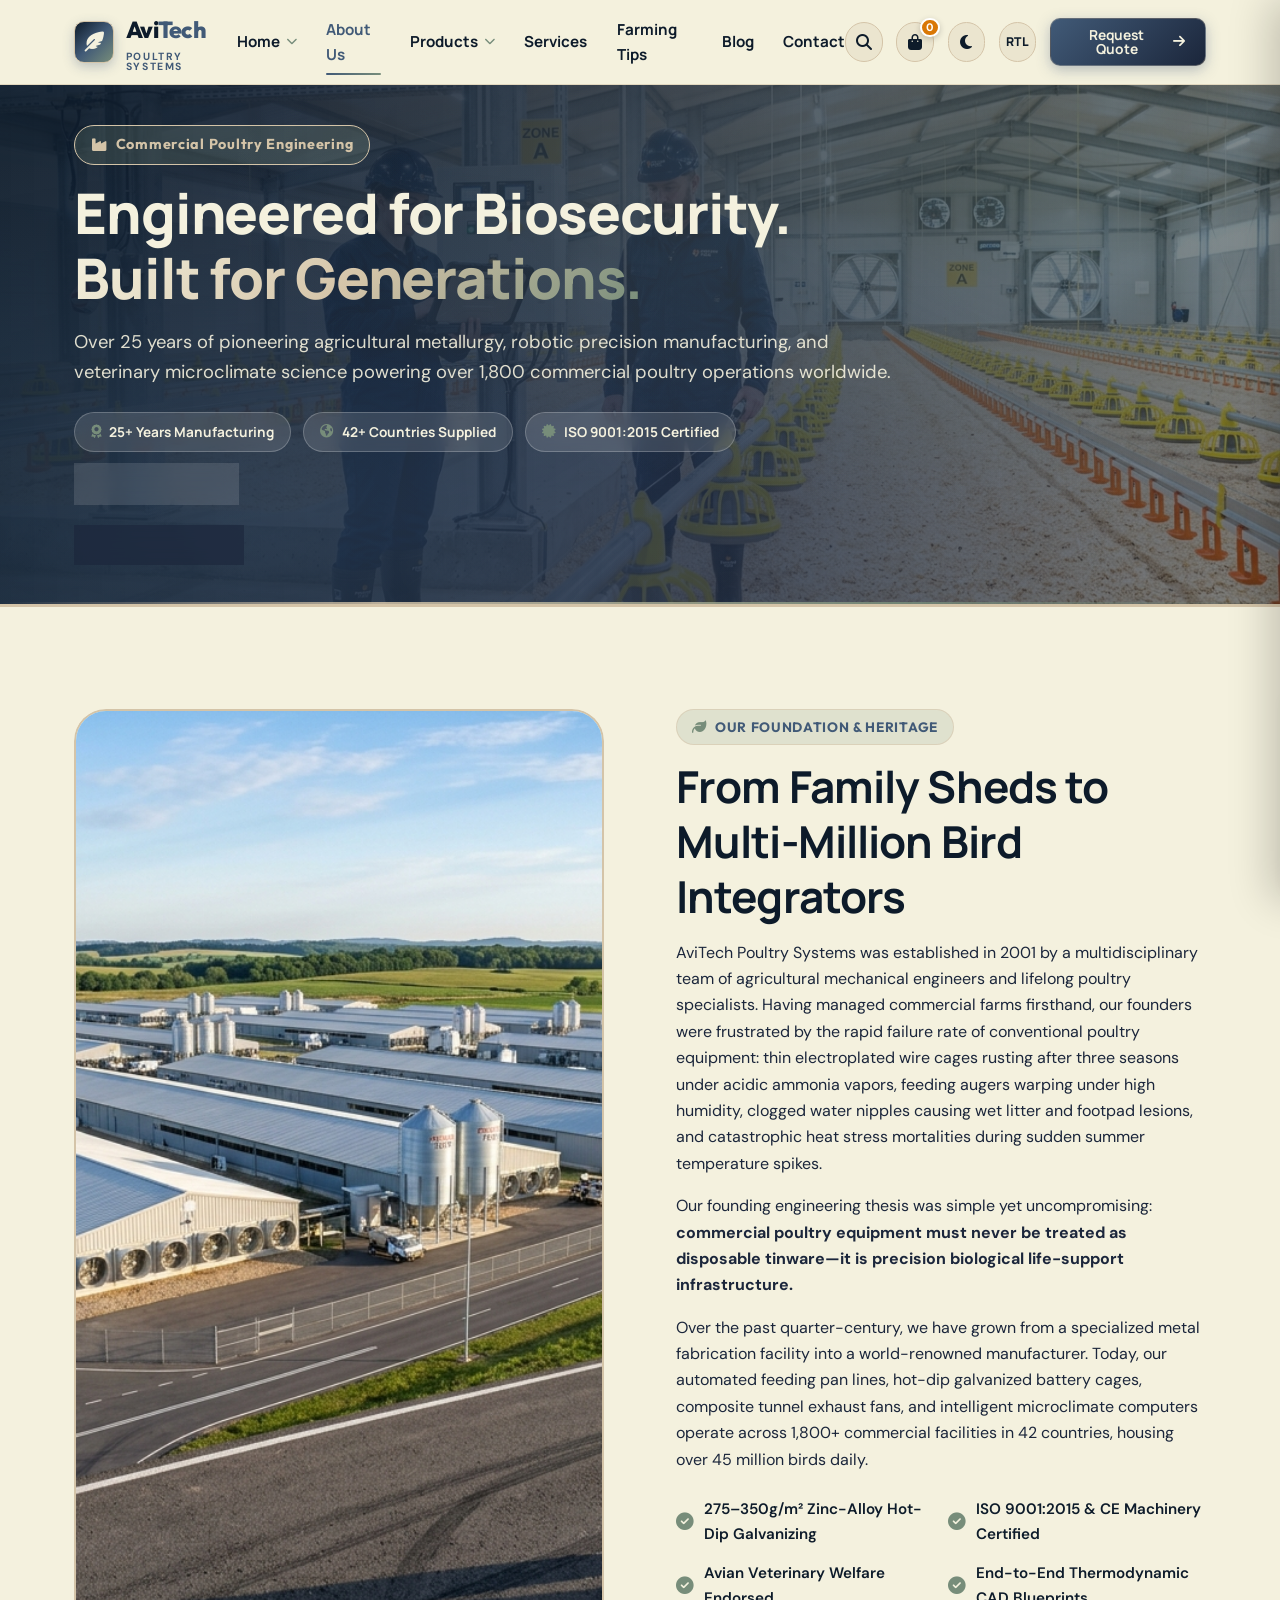
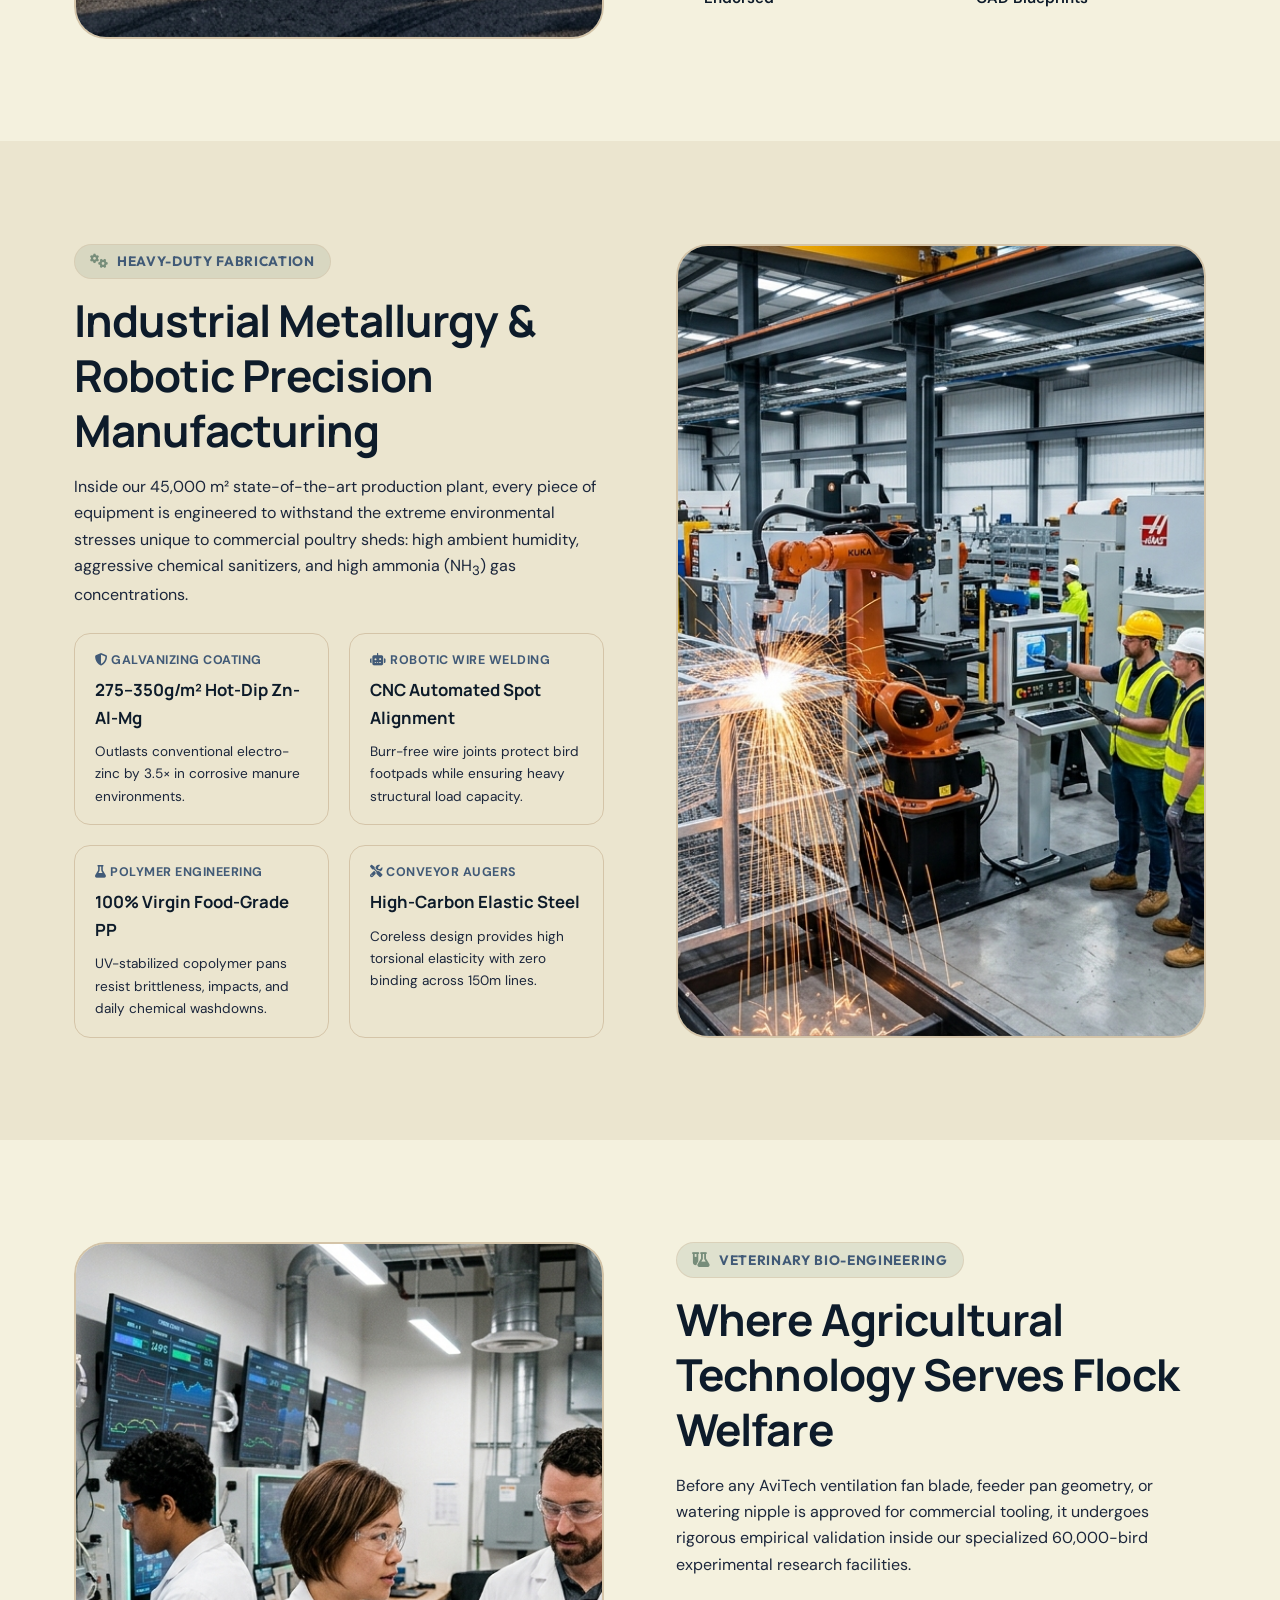
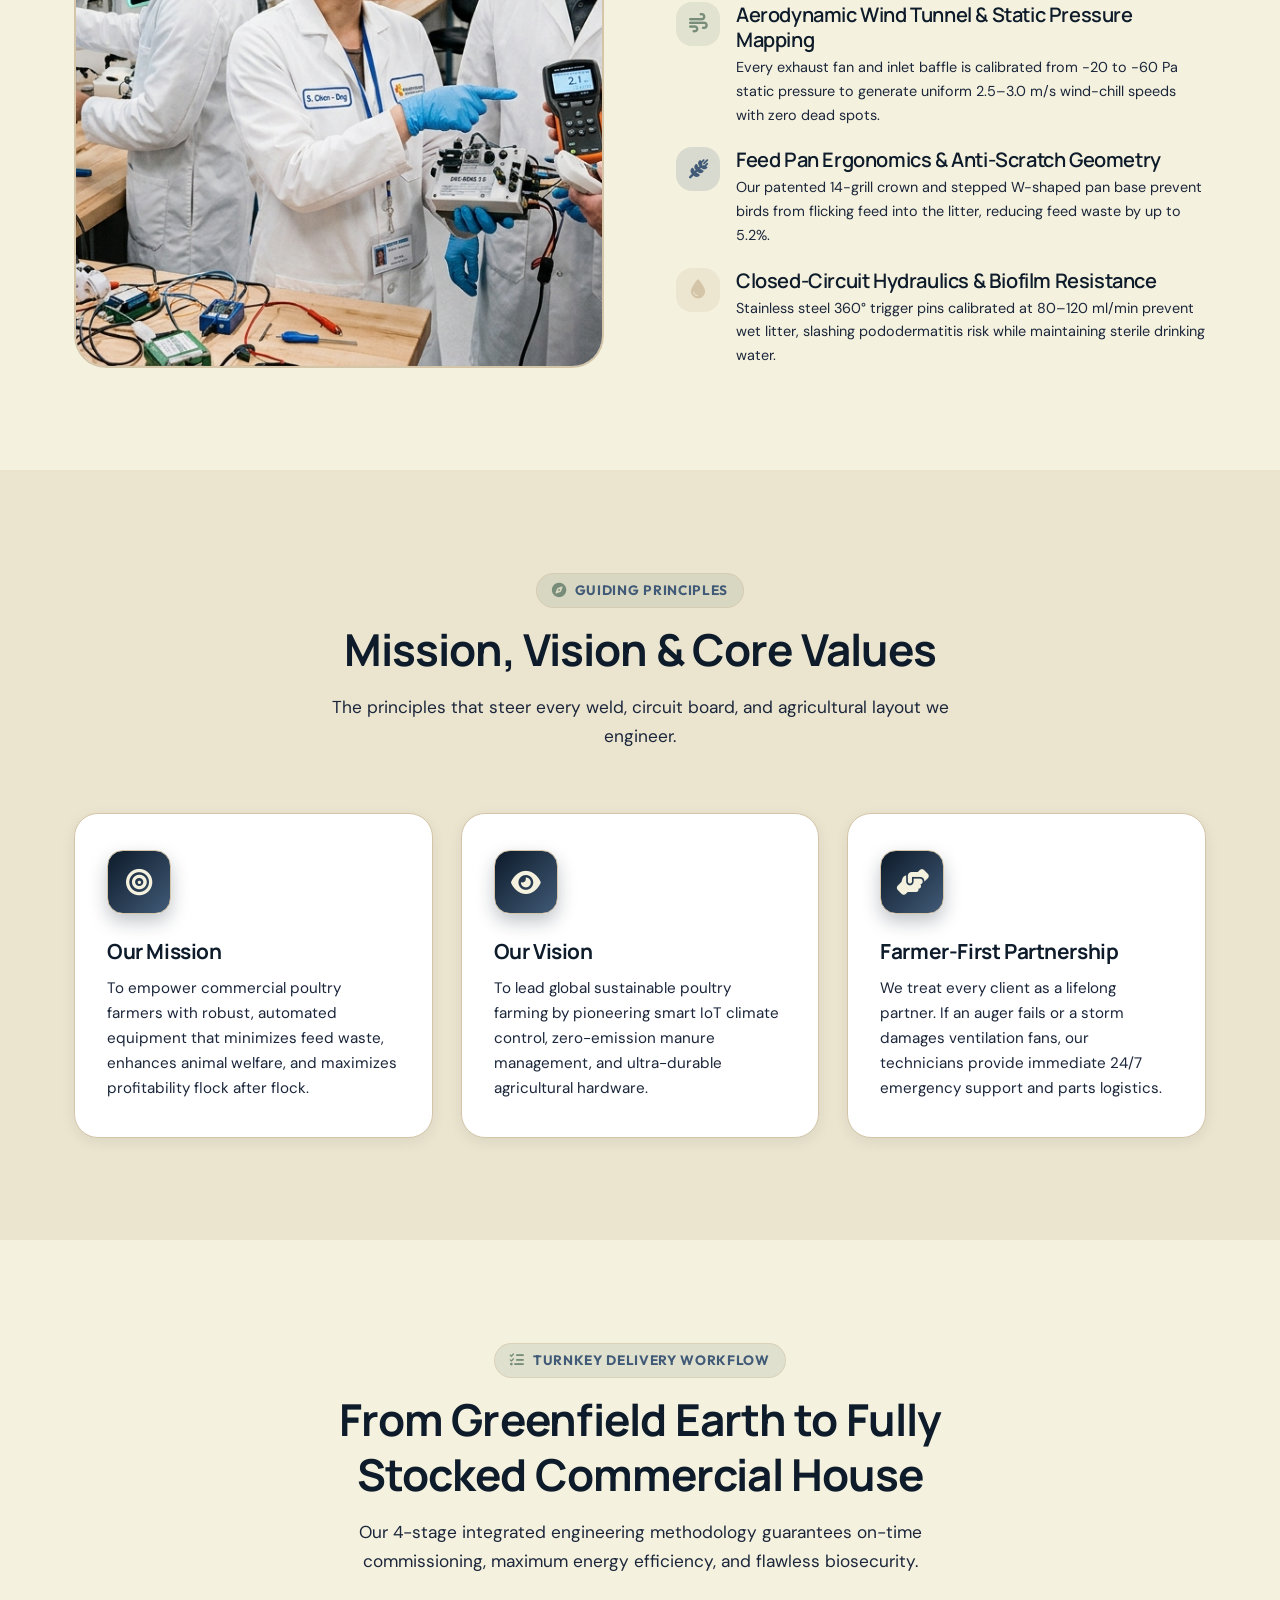
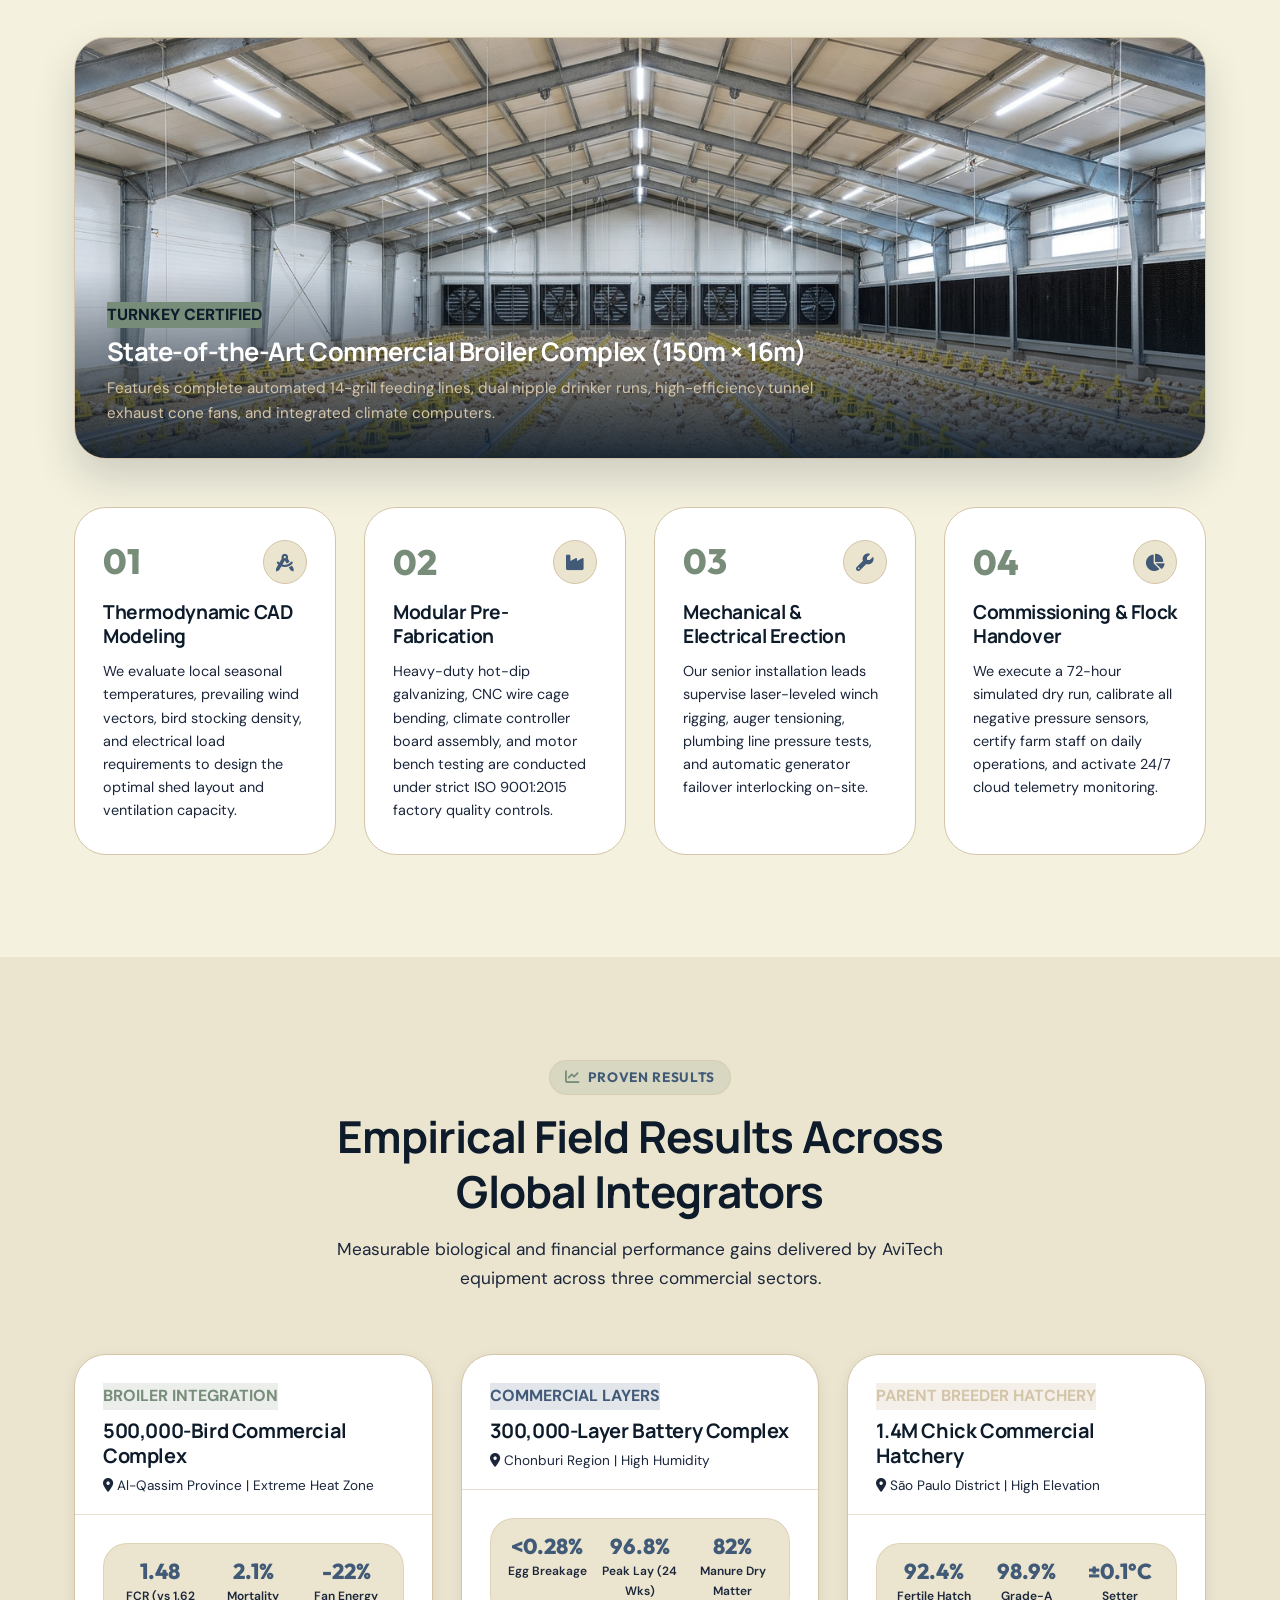
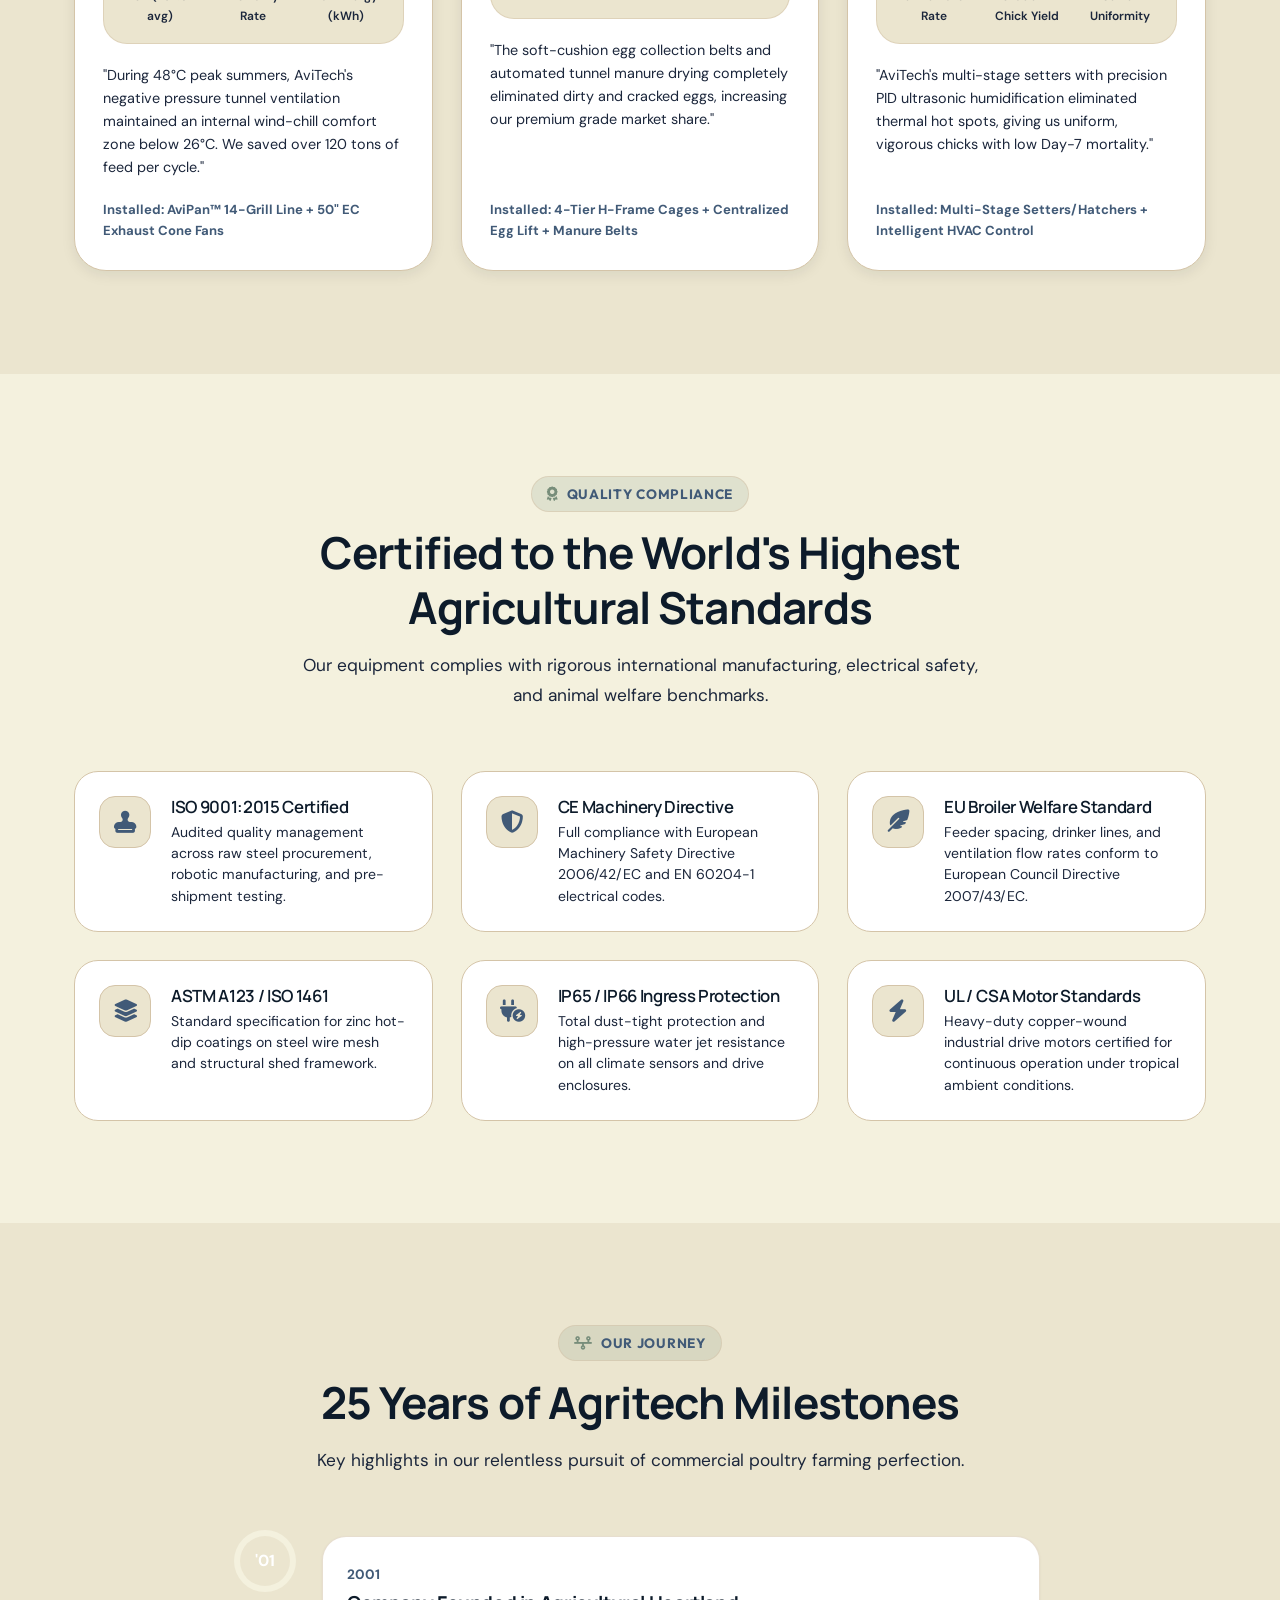
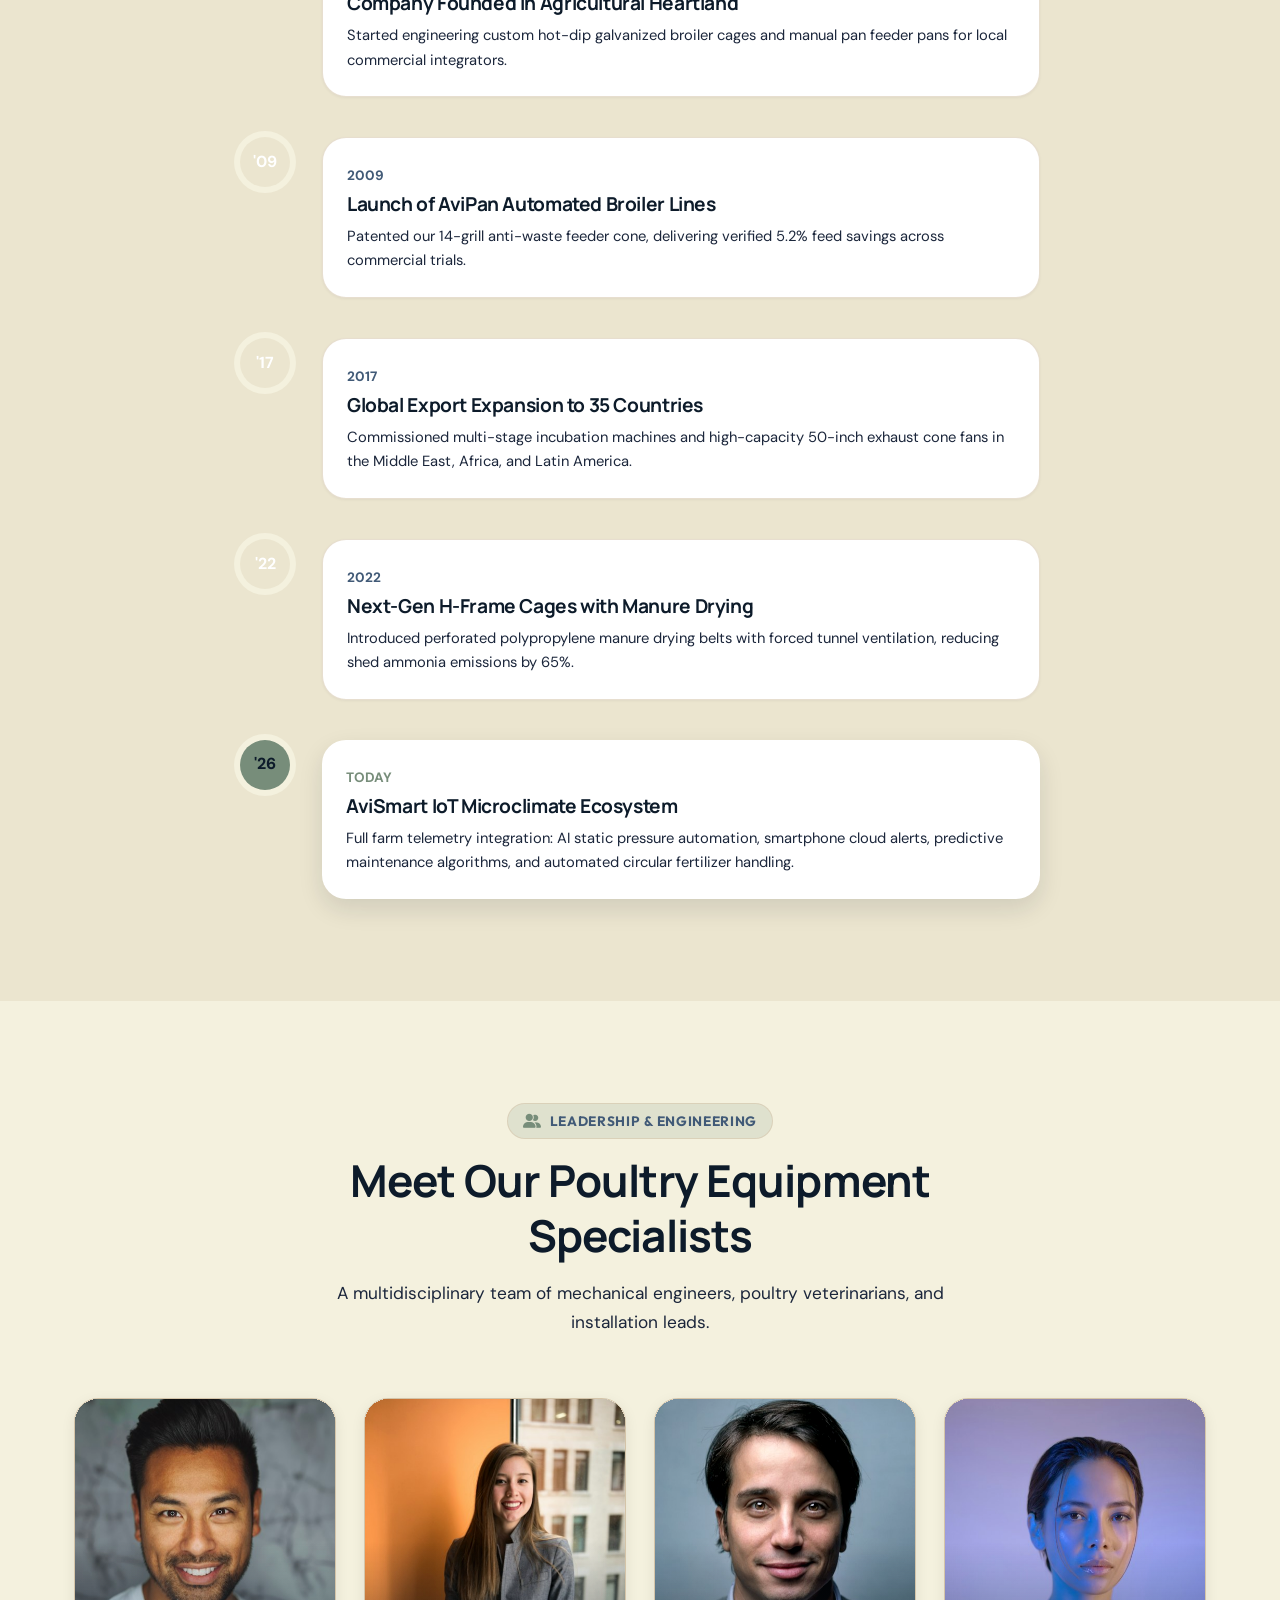
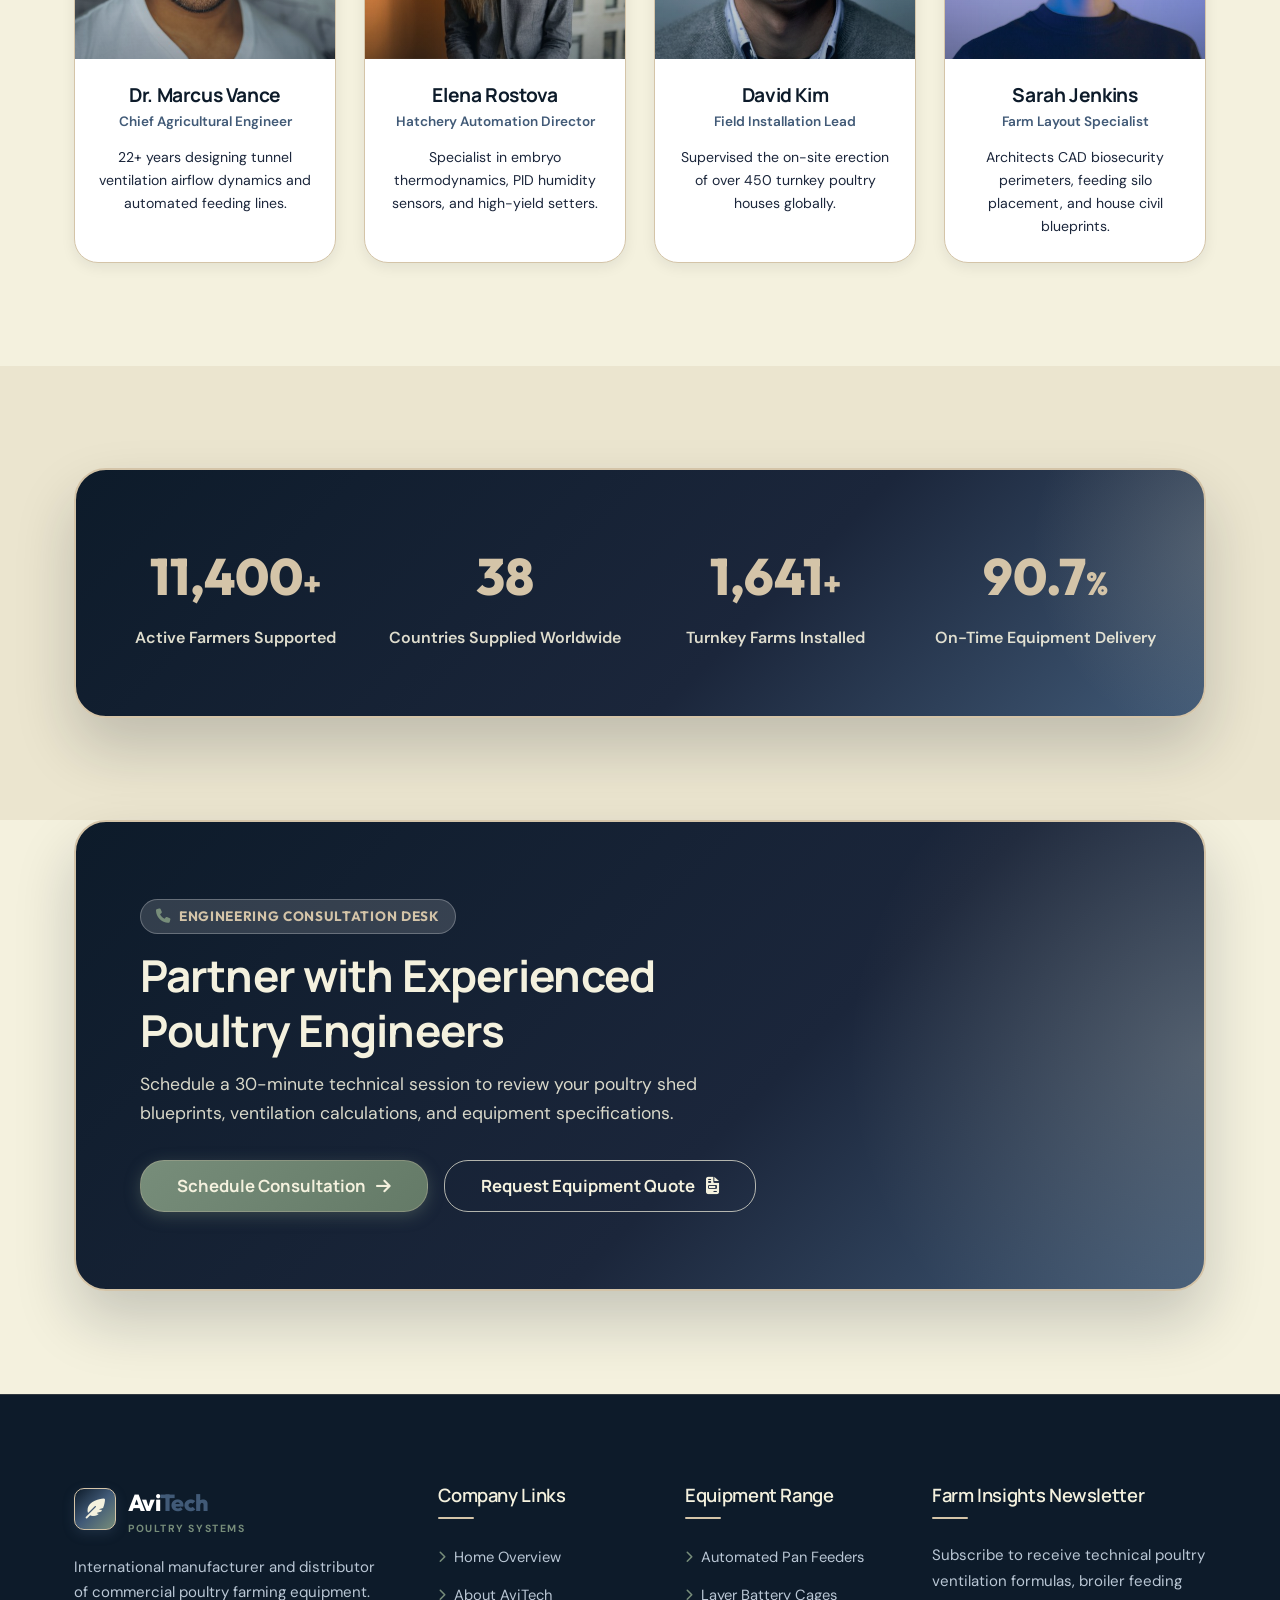
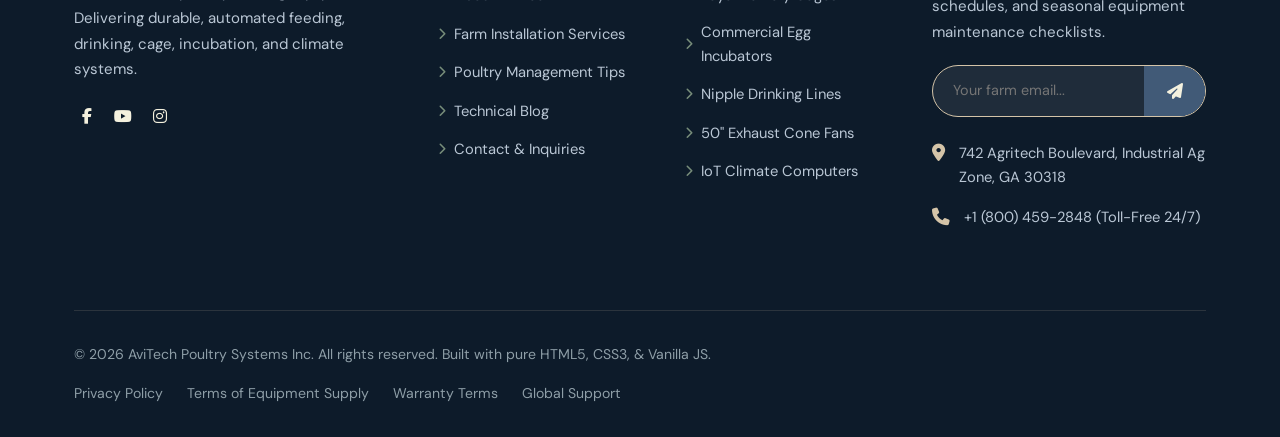
==== about.html @ 3de11685 "Implement interactive equipment cart system with navbar badge, slide-out drawer, persistent storage," ====
<!DOCTYPE html>
<html lang="en" data-theme="light" dir="ltr">

<head>
  <meta charset="UTF-8">
  <meta name="viewport" content="width=device-width, initial-scale=1.0">
  <title>About Us | AviTech Commercial Poultry Systems</title>
  <meta name="description"
    content="Discover AviTech Poultry Systems: 25+ years of agricultural engineering, heavy-duty metallurgy, robotic manufacturing, and veterinary science powering commercial poultry farms worldwide.">

  <!-- Open Graph -->
  <meta property="og:title" content="About AviTech Poultry Systems | 25+ Years of Agricultural Leadership">
  <meta property="og:description"
    content="Meet the agricultural engineers and poultry specialists manufacturing durable automated equipment for commercial poultry farmers worldwide.">
  <meta property="og:type" content="website">

  <!-- Google Fonts -->
  <link rel="preconnect" href="https://fonts.googleapis.com">
  <link rel="preconnect" href="https://fonts.gstatic.com" crossorigin>
  <link
    href="https://fonts.googleapis.com/css2?family=DM+Sans:ital,opsz,wght@0,9..40,100..1000;1,9..40,100..1000&family=Manrope:wght@300..800&family=Outfit:wght@400..800&display=swap"
    rel="stylesheet">

  <!-- Font Awesome 6 Icons -->
  <link rel="stylesheet" href="https://cdnjs.cloudflare.com/ajax/libs/font-awesome/6.5.1/css/all.min.css">

  <!-- Core Stylesheets -->
  <link rel="stylesheet" href="assets/css/style.css">
  <link rel="stylesheet" href="assets/css/animations.css">
  <link rel="stylesheet" href="assets/css/responsive.css">
</head>

<body>

  <!-- ==================== MAIN HEADER / NAVBAR ==================== -->
  <header class="site-header">
    <div class="container navbar-inner">
      <a href="index.html" class="site-logo">
        <div class="logo-badge"><i class="fa-solid fa-feather-pointed"></i></div>
        <div class="logo-text">Avi<span>Tech</span>
          <span class="logo-subtitle">Poultry Systems</span>
        </div>
      </a>

      <nav class="nav-menu" aria-label="Primary Navigation">
        <div class="nav-item">
          <a href="index.html" class="nav-link">Home <i class="fa-solid fa-chevron-down"></i></a>
          <div class="dropdown-menu">
            <a href="index.html" class="dropdown-link"><i class="fa-solid fa-house-chimney"></i> Modern Ag Landing</a>
            <a href="index-2.html" class="dropdown-link"><i class="fa-solid fa-industry"></i> Equipment Specialized</a>
          </div>
        </div>
        <div class="nav-item">
          <a href="about.html" class="nav-link active">About Us</a>
        </div>
        <div class="nav-item">
          <a href="products.html" class="nav-link">Products <i class="fa-solid fa-chevron-down"></i></a>
          <div class="dropdown-menu">
            <a href="products.html" class="dropdown-link"><i class="fa-solid fa-boxes-stacked"></i> All Equipment
              Catalog</a>
            <a href="product-details.html?id=pan-feeder-pro" class="dropdown-link"><i class="fa-solid fa-wheat-awn"></i>
              Feeder Line System</a>
            <a href="product-details.html?id=layer-battery-cage" class="dropdown-link"><i
                class="fa-solid fa-table-cells"></i> Layer Battery Cages</a>
            <a href="product-details.html?id=industrial-egg-incubator" class="dropdown-link"><i
                class="fa-solid fa-egg"></i> Egg Incubators</a>
            <a href="product-details.html?id=tunnel-ventilation-fan" class="dropdown-link"><i
                class="fa-solid fa-fan"></i> Ventilation Fans</a>
          </div>
        </div>
        <div class="nav-item">
          <a href="services.html" class="nav-link">Services</a>
        </div>
        <div class="nav-item">
          <a href="farming-tips.html" class="nav-link">Farming Tips</a>
        </div>
        <div class="nav-item">
          <a href="blog.html" class="nav-link">Blog</a>
        </div>
        <div class="nav-item">
          <a href="contact.html" class="nav-link">Contact</a>
        </div>
      </nav>

      <div class="header-actions">
        <button type="button" class="control-btn header-search-open-btn" aria-label="Search Catalog"
          title="Search Equipment">
          <i class="fa-solid fa-magnifying-glass"></i>
        </button>
        <button type="button" class="control-btn header-cart-btn" aria-label="View Equipment Cart" title="Equipment Cart">
          <i class="fa-solid fa-bag-shopping"></i>
          <span class="header-cart-badge">0</span>
        </button>
        <button type="button" class="control-btn theme-toggle-btn" aria-label="Toggle Theme"
          title="Toggle Dark/Light Mode">
          <i class="fa-solid fa-moon"></i>
        </button>
        <button type="button" class="control-btn rtl-toggle-btn" aria-label="Toggle RTL/LTR Direction"
          title="Toggle RTL/LTR Direction">
          RTL
        </button>
        <button type="button" class="btn btn-sm btn-primary" data-open-quote>
          <span>Request Quote</span> <i class="fa-solid fa-arrow-right"></i>
        </button>
        <button type="button" class="hamburger-btn" aria-label="Toggle Navigation Drawer">
          <span class="hamburger-line"></span>
          <span class="hamburger-line"></span>
          <span class="hamburger-line"></span>
        </button>
      </div>
    </div>
  </header>

  <!-- ==================== MOBILE NAVIGATION DRAWER ==================== -->
  <div class="drawer-overlay"></div>
  <aside class="mobile-drawer" aria-label="Mobile Navigation Drawer">
    <div class="drawer-header">
      <a href="index.html" class="site-logo">
        <div class="logo-badge"><i class="fa-solid fa-feather-pointed"></i></div>
        <div class="logo-text">Avi<span>Tech</span></div>
      </a>
      <button type="button" class="control-btn drawer-close-btn" aria-label="Close Drawer"><i
          class="fa-solid fa-xmark"></i></button>
    </div>
    <div class="mobile-nav-menu">
      <a href="index.html" class="mobile-nav-link">Home</a>
      <a href="about.html" class="mobile-nav-link active">About Us</a>
      <a href="products.html" class="mobile-nav-link">Products Catalog</a>
      <a href="services.html" class="mobile-nav-link">Farm Services</a>
      <a href="farming-tips.html" class="mobile-nav-link">Farming Tips</a>
      <a href="blog.html" class="mobile-nav-link">Blog & News</a>
      <a href="contact.html" class="mobile-nav-link">Contact</a>
    </div>
    <div style="margin-top: auto; display: flex; flex-direction: column; gap: 0.75rem;">
      <button type="button" class="btn btn-secondary w-100" data-open-quote>
        <i class="fa-solid fa-calculator"></i> Request a Quote
      </button>
      <div
        style="display: flex; justify-content: space-around; padding-top: 1rem; border-top: 1px solid var(--border-light);">
        <button type="button" class="btn-text theme-toggle-btn"><i class="fa-solid fa-moon"></i> Theme</button>
        <button type="button" class="btn-text rtl-toggle-btn"><i class="fa-solid fa-globe"></i> RTL</button>
      </div>
    </div>
  </aside>

  <!-- ==================== HEADER SEARCH MODAL ==================== -->
  <div id="header-search-modal" class="modal-overlay">
    <div class="modal-content" style="max-width: 600px;">
      <button type="button" class="modal-close-btn" aria-label="Close search"><i class="fa-solid fa-xmark"></i></button>
      <h3 style="margin-bottom: 1rem;">Search Equipment Catalog</h3>
      <form action="products.html" method="GET">
        <div class="search-input-wrap" style="width: 100%;">
          <i class="fa-solid fa-magnifying-glass"></i>
          <input type="text" name="q" class="search-input header-search-modal-input"
            placeholder="Search feeders, cages, incubators, ventilation..." autofocus>
        </div>
        <div style="display: flex; justify-content: flex-end; margin-top: 1rem; gap: 0.75rem;">
          <button type="submit" class="btn btn-primary btn-sm">Search Catalog</button>
        </div>
      </form>
    </div>
  </div>

  <!-- ==================== PAGE HERO ==================== -->
  <section class="page-hero-cinema" aria-label="About Us Hero">
    <img src="assets/images/hero/hero-about.jpg" alt="About AviTech Poultry Systems Commercial Engineering" class="hero-slide-bg">
    <div class="hero-slide-overlay"></div>
    <div class="container hero-slide-container">
      <div class="hero-slide-content">
        <span class="hero-tag"><i class="fa-solid fa-industry"></i> Commercial Poultry Engineering</span>
        <h1 class="hero-title">Engineered for Biosecurity. <br><span class="text-gradient">Built for Generations.</span></h1>
        <p class="hero-description">Over 25 years of pioneering agricultural metallurgy, robotic precision manufacturing, and veterinary microclimate science powering over 1,800 commercial poultry operations worldwide.</p>
        <div class="hero-meta-row">
          <div class="about-pill-row" style="margin-top: 0; margin-bottom: 0; justify-content: flex-start;">
            <span class="about-pill"><i class="fa-solid fa-award"></i> 25+ Years Manufacturing</span>
            <span class="about-pill"><i class="fa-solid fa-earth-americas"></i> 42+ Countries Supplied</span>
            <span class="about-pill"><i class="fa-solid fa-certificate"></i> ISO 9001:2015 Certified</span>
            <span class="about-pill"><i class="fa-solid fa-feather"></i> 45M+ Birds Daily</span>
          </div>
          <nav class="breadcrumbs" aria-label="Breadcrumb">
            <a href="index.html">Home</a>
            <i class="fa-solid fa-chevron-right"></i>
            <span>About Us</span>
          </nav>
        </div>
      </div>
    </div>
  </section>

  <!-- ==================== COMPANY INTRODUCTION & STORY ==================== -->
  <section class="section">
    <div class="container">
      <div class="split-layout" style="align-items: stretch;">
        <div class="split-image-wrap reveal-left" style="height: 100%; display: flex;">
          <img src="assets/images/poultry/multi-million-bird-integrator.jpg"
            alt="Sprawling Modern Commercial Multi-Million Bird Poultry Integrator Complex Engineered by AviTech"
            class="split-main-img hover-float"
            style="width: 100%; height: 100%; min-height: clamp(320px, 45vw, 520px); object-fit: cover; max-height: none;"
            loading="lazy">
        </div>

        <div class="split-content reveal-right">
          <span class="section-tag"><i class="fa-solid fa-leaf"></i> Our Foundation & Heritage</span>
          <h2 class="section-title">From Family Sheds to Multi-Million Bird Integrators</h2>
          <p>
            AviTech Poultry Systems was established in 2001 by a multidisciplinary team of agricultural mechanical
            engineers and lifelong poultry specialists. Having managed commercial farms firsthand, our founders were
            frustrated by the rapid failure rate of conventional poultry equipment: thin electroplated wire cages
            rusting after three seasons under acidic ammonia vapors, feeding augers warping under high humidity, clogged
            water nipples causing wet litter and footpad lesions, and catastrophic heat stress mortalities during sudden
            summer temperature spikes.
          </p>
          <p style="margin-top: 1rem;">
            Our founding engineering thesis was simple yet uncompromising: <strong>commercial poultry equipment must
              never be treated as disposable tinware—it is precision biological life-support infrastructure.</strong>
          </p>
          <p style="margin-top: 1rem;">
            Over the past quarter-century, we have grown from a specialized metal fabrication facility into a
            world-renowned manufacturer. Today, our automated feeding pan lines, hot-dip galvanized battery cages,
            composite tunnel exhaust fans, and intelligent microclimate computers operate across 1,800+ commercial
            facilities in 42 countries, housing over 45 million birds daily.
          </p>

          <div class="checklist" style="margin-top: 1.5rem;">
            <div class="checklist-item"><i class="fa-solid fa-circle-check"></i> 275–350g/m² Zinc-Alloy Hot-Dip
              Galvanizing</div>
            <div class="checklist-item"><i class="fa-solid fa-circle-check"></i> ISO 9001:2015 & CE Machinery Certified
            </div>
            <div class="checklist-item"><i class="fa-solid fa-circle-check"></i> Avian Veterinary Welfare Endorsed</div>
            <div class="checklist-item"><i class="fa-solid fa-circle-check"></i> End-to-End Thermodynamic CAD Blueprints
            </div>
          </div>
        </div>
      </div>
    </div>
  </section>

  <!-- ==================== MANUFACTURING & METALLURGY (NEW SECTION) ==================== -->
  <section class="section section-bg-alt">
    <div class="container">
      <div class="split-layout" style="align-items: stretch;">
        <div class="split-content reveal-left">
          <span class="section-tag"><i class="fa-solid fa-gears"></i> Heavy-Duty Fabrication</span>
          <h2 class="section-title">Industrial Metallurgy & Robotic Precision Manufacturing</h2>
          <p>
            Inside our 45,000 m² state-of-the-art production plant, every piece of equipment is engineered to withstand
            the extreme environmental stresses unique to commercial poultry sheds: high ambient humidity, aggressive
            chemical sanitizers, and high ammonia (NH<sub>3</sub>) gas concentrations.
          </p>

          <div class="tech-spec-grid">
            <div class="tech-spec-item">
              <span class="tech-spec-label"><i class="fa-solid fa-shield-halved"></i> Galvanizing Coating</span>
              <span class="tech-spec-val">275–350g/m² Hot-Dip Zn-Al-Mg</span>
              <p style="font-size: 0.85rem; color: var(--text-secondary); margin: 0.25rem 0 0;">Outlasts conventional
                electro-zinc by 3.5× in corrosive manure environments.</p>
            </div>

            <div class="tech-spec-item">
              <span class="tech-spec-label"><i class="fa-solid fa-robot"></i> Robotic Wire Welding</span>
              <span class="tech-spec-val">CNC Automated Spot Alignment</span>
              <p style="font-size: 0.85rem; color: var(--text-secondary); margin: 0.25rem 0 0;">Burr-free wire joints
                protect bird footpads while ensuring heavy structural load capacity.</p>
            </div>

            <div class="tech-spec-item">
              <span class="tech-spec-label"><i class="fa-solid fa-flask"></i> Polymer Engineering</span>
              <span class="tech-spec-val">100% Virgin Food-Grade PP</span>
              <p style="font-size: 0.85rem; color: var(--text-secondary); margin: 0.25rem 0 0;">UV-stabilized copolymer
                pans resist brittleness, impacts, and daily chemical washdowns.</p>
            </div>

            <div class="tech-spec-item">
              <span class="tech-spec-label"><i class="fa-solid fa-screwdriver-wrench"></i> Conveyor Augers</span>
              <span class="tech-spec-val">High-Carbon Elastic Steel</span>
              <p style="font-size: 0.85rem; color: var(--text-secondary); margin: 0.25rem 0 0;">Coreless design provides
                high torsional elasticity with zero binding across 150m lines.</p>
            </div>
          </div>
        </div>

        <div class="split-image-wrap reveal-right" style="height: 100%; display: flex;">
          <img src="assets/images/poultry/poultry-manufacturing-plant.jpg" alt="AviTech Robotic Welding and Automated Poultry Equipment Manufacturing Facility" class="split-main-img hover-float" style="width: 100%; height: 100%; min-height: clamp(320px, 45vw, 520px); object-fit: cover; max-height: none;" loading="lazy">
        </div>
      </div>
    </div>
  </section>

  <!-- ==================== R&D AND VETERINARY LAB (NEW SECTION) ==================== -->
  <section class="section">
    <div class="container">
      <div class="split-layout" style="align-items: stretch;">
        <div class="split-image-wrap reveal-left" style="height: 100%; display: flex;">
          <img src="assets/images/poultry/poultry-rd-lab.jpg"
            alt="AviTech Avian R&D Laboratory and Microclimate Environmental Telemetry Testing"
            class="split-main-img hover-float"
            style="width: 100%; height: 100%; min-height: clamp(320px, 45vw, 520px); object-fit: cover; max-height: none;"
            loading="lazy">
        </div>

        <div class="split-content reveal-right">
          <span class="section-tag"><i class="fa-solid fa-flask-vial"></i> Veterinary Bio-Engineering</span>
          <h2 class="section-title">Where Agricultural Technology Serves Flock Welfare</h2>
          <p>
            Before any AviTech ventilation fan blade, feeder pan geometry, or watering nipple is approved for commercial
            tooling, it undergoes rigorous empirical validation inside our specialized 60,000-bird experimental research
            facilities.
          </p>

          <div style="display: flex; flex-direction: column; gap: 1.25rem; margin-top: 1.5rem;">
            <div style="display: flex; gap: 1rem; align-items: flex-start;">
              <div
                style="width: 44px; height: 44px; border-radius: var(--radius-md); background: rgba(119, 141, 122, 0.15); color: var(--c-sage-green); display: flex; align-items: center; justify-content: center; font-size: 1.2rem; flex-shrink: 0;">
                <i class="fa-solid fa-wind"></i>
              </div>
              <div>
                <h4 style="margin-bottom: 0.25rem;">Aerodynamic Wind Tunnel & Static Pressure Mapping</h4>
                <p style="font-size: 0.9rem; color: var(--text-secondary); margin: 0;">Every exhaust fan and inlet
                  baffle is calibrated from -20 to -60 Pa static pressure to generate uniform 2.5–3.0 m/s wind-chill
                  speeds with zero dead spots.</p>
              </div>
            </div>

            <div style="display: flex; gap: 1rem; align-items: flex-start;">
              <div
                style="width: 44px; height: 44px; border-radius: var(--radius-md); background: rgba(65, 90, 119, 0.15); color: var(--c-slate-blue); display: flex; align-items: center; justify-content: center; font-size: 1.2rem; flex-shrink: 0;">
                <i class="fa-solid fa-wheat-awn"></i>
              </div>
              <div>
                <h4 style="margin-bottom: 0.25rem;">Feed Pan Ergonomics & Anti-Scratch Geometry</h4>
                <p style="font-size: 0.9rem; color: var(--text-secondary); margin: 0;">Our patented 14-grill crown and
                  stepped W-shaped pan base prevent birds from flicking feed into the litter, reducing feed waste by up
                  to 5.2%.</p>
              </div>
            </div>

            <div style="display: flex; gap: 1rem; align-items: flex-start;">
              <div
                style="width: 44px; height: 44px; border-radius: var(--radius-md); background: rgba(212, 196, 168, 0.25); color: var(--c-warm-sand); display: flex; align-items: center; justify-content: center; font-size: 1.2rem; flex-shrink: 0;">
                <i class="fa-solid fa-droplet"></i>
              </div>
              <div>
                <h4 style="margin-bottom: 0.25rem;">Closed-Circuit Hydraulics & Biofilm Resistance</h4>
                <p style="font-size: 0.9rem; color: var(--text-secondary); margin: 0;">Stainless steel 360° trigger pins
                  calibrated at 80–120 ml/min prevent wet litter, slashing pododermatitis risk while maintaining sterile
                  drinking water.</p>
              </div>
            </div>
          </div>
        </div>
      </div>
    </div>
  </section>

  <!-- ==================== MISSION, VISION, VALUES ==================== -->
  <section class="section section-bg-alt">
    <div class="container">
      <div class="section-header text-center reveal-up">
        <span class="section-tag"><i class="fa-solid fa-compass"></i> Guiding Principles</span>
        <h2 class="section-title">Mission, Vision & Core Values</h2>
        <p class="section-desc">The principles that steer every weld, circuit board, and agricultural layout we
          engineer.</p>
      </div>

      <div class="grid grid-3 reveal-stagger">
        <div class="feature-card hover-float">
          <div class="feature-icon-box"><i class="fa-solid fa-bullseye"></i></div>
          <h3>Our Mission</h3>
          <p>To empower commercial poultry farmers with robust, automated equipment that minimizes feed waste, enhances
            animal welfare, and maximizes profitability flock after flock.</p>
        </div>

        <div class="feature-card hover-float">
          <div class="feature-icon-box"><i class="fa-solid fa-eye"></i></div>
          <h3>Our Vision</h3>
          <p>To lead global sustainable poultry farming by pioneering smart IoT climate control, zero-emission manure
            management, and ultra-durable agricultural hardware.</p>
        </div>

        <div class="feature-card hover-float">
          <div class="feature-icon-box"><i class="fa-solid fa-handshake-angle"></i></div>
          <h3>Farmer-First Partnership</h3>
          <p>We treat every client as a lifelong partner. If an auger fails or a storm damages ventilation fans, our
            technicians provide immediate 24/7 emergency support and parts logistics.</p>
        </div>
      </div>
    </div>
  </section>

  <!-- ==================== TURNKEY WORKFLOW (NEW COMPONENT) ==================== -->
  <section class="section">
    <div class="container">
      <div class="section-header text-center reveal-up">
        <span class="section-tag"><i class="fa-solid fa-list-check"></i> Turnkey Delivery Workflow</span>
        <h2 class="section-title">From Greenfield Earth to Fully Stocked Commercial House</h2>
        <p class="section-desc">Our 4-stage integrated engineering methodology guarantees on-time commissioning, maximum
          energy efficiency, and flawless biosecurity.</p>
      </div>

      <!-- Turnkey Showcase Banner Image -->
      <div class="reveal-zoom"
        style="margin-bottom: 3rem; border-radius: var(--radius-xl); overflow: hidden; border: 1px solid var(--border-medium); box-shadow: var(--shadow-lg); position: relative;">
        <img src="assets/images/poultry/turnkey-poultry-project.jpg"
          alt="Completed Turnkey Commercial Broiler Poultry House with Automated Feeding and Tunnel Ventilation"
          style="width: 100%; height: 420px; object-fit: cover; display: block;" loading="lazy">
        <div
          style="position: absolute; bottom: 0; left: 0; right: 0; padding: 2rem; background: linear-gradient(0deg, rgba(13,27,42,0.92) 0%, rgba(13,27,42,0.4) 60%, transparent 100%); color: #fff;">
          <span class="badge"
            style="background: var(--c-sage-green); color: var(--c-deep-navy); font-weight: 800; margin-bottom: 0.5rem; display: inline-block;">TURNKEY
            CERTIFIED</span>
          <h3 style="color: #fff; font-size: 1.6rem; margin-bottom: 0.5rem;">State-of-the-Art Commercial Broiler Complex
            (150m × 16m)</h3>
          <p style="color: var(--c-warm-sand); max-width: 750px; margin: 0; font-size: 0.95rem;">Features complete
            automated 14-grill feeding lines, dual nipple drinker runs, high-efficiency tunnel exhaust cone fans, and
            integrated climate computers.</p>
        </div>
      </div>

      <div class="grid grid-4 reveal-stagger">
        <!-- Step 1 -->
        <div class="process-step-card">
          <div class="step-number-tag">
            <span>01</span>
            <div class="step-icon-bubble"><i class="fa-solid fa-compass-drafting"></i></div>
          </div>
          <h3 style="font-size: 1.2rem; margin-bottom: 0.75rem;">Thermodynamic CAD Modeling</h3>
          <p style="font-size: 0.9rem; color: var(--text-secondary); line-height: 1.6; margin: 0;">
            We evaluate local seasonal temperatures, prevailing wind vectors, bird stocking density, and electrical load
            requirements to design the optimal shed layout and ventilation capacity.
          </p>
        </div>

        <!-- Step 2 -->
        <div class="process-step-card">
          <div class="step-number-tag">
            <span>02</span>
            <div class="step-icon-bubble"><i class="fa-solid fa-industry"></i></div>
          </div>
          <h3 style="font-size: 1.2rem; margin-bottom: 0.75rem;">Modular Pre-Fabrication</h3>
          <p style="font-size: 0.9rem; color: var(--text-secondary); line-height: 1.6; margin: 0;">
            Heavy-duty hot-dip galvanizing, CNC wire cage bending, climate controller board assembly, and motor bench
            testing are conducted under strict ISO 9001:2015 factory quality controls.
          </p>
        </div>

        <!-- Step 3 -->
        <div class="process-step-card">
          <div class="step-number-tag">
            <span>03</span>
            <div class="step-icon-bubble"><i class="fa-solid fa-wrench"></i></div>
          </div>
          <h3 style="font-size: 1.2rem; margin-bottom: 0.75rem;">Mechanical & Electrical Erection</h3>
          <p style="font-size: 0.9rem; color: var(--text-secondary); line-height: 1.6; margin: 0;">
            Our senior installation leads supervise laser-leveled winch rigging, auger tensioning, plumbing line
            pressure tests, and automatic generator failover interlocking on-site.
          </p>
        </div>

        <!-- Step 4 -->
        <div class="process-step-card">
          <div class="step-number-tag">
            <span>04</span>
            <div class="step-icon-bubble"><i class="fa-solid fa-chart-pie"></i></div>
          </div>
          <h3 style="font-size: 1.2rem; margin-bottom: 0.75rem;">Commissioning & Flock Handover</h3>
          <p style="font-size: 0.9rem; color: var(--text-secondary); line-height: 1.6; margin: 0;">
            We execute a 72-hour simulated dry run, calibrate all negative pressure sensors, certify farm staff on daily
            operations, and activate 24/7 cloud telemetry monitoring.
          </p>
        </div>
      </div>
    </div>
  </section>

  <!-- ==================== COMMERCIAL CASE STUDIES (NEW SECTION) ==================== -->
  <section class="section section-bg-alt">
    <div class="container">
      <div class="section-header text-center reveal-up">
        <span class="section-tag"><i class="fa-solid fa-chart-line"></i> Proven Results</span>
        <h2 class="section-title">Empirical Field Results Across Global Integrators</h2>
        <p class="section-desc">Measurable biological and financial performance gains delivered by AviTech equipment
          across three commercial sectors.</p>
      </div>

      <div class="grid grid-3 reveal-stagger">
        <!-- Case 1 -->
        <div class="case-study-card hover-float">
          <div class="case-study-header">
            <span class="badge"
              style="background: rgba(119,141,122,0.15); color: var(--c-sage-green); font-weight: 700; margin-bottom: 0.5rem; display: inline-block;">BROILER
              INTEGRATION</span>
            <h3 style="font-size: 1.25rem; margin-bottom: 0.25rem;">500,000-Bird Commercial Complex</h3>
            <span style="font-size: 0.85rem; color: var(--text-secondary);"><i class="fa-solid fa-location-dot"></i>
              Al-Qassim Province | Extreme Heat Zone</span>
          </div>
          <div class="case-study-body">
            <div class="case-study-metrics">
              <div class="metric-box">
                <span class="metric-val">1.48</span>
                <span class="metric-lbl">FCR (vs 1.62 avg)</span>
              </div>
              <div class="metric-box">
                <span class="metric-val">2.1%</span>
                <span class="metric-lbl">Mortality Rate</span>
              </div>
              <div class="metric-box">
                <span class="metric-val">-22%</span>
                <span class="metric-lbl">Fan Energy (kWh)</span>
              </div>
            </div>
            <p style="font-size: 0.9rem; color: var(--text-secondary); line-height: 1.6; margin: 0;">
              "During 48°C peak summers, AviTech's negative pressure tunnel ventilation maintained an internal
              wind-chill comfort zone below 26°C. We saved over 120 tons of feed per cycle."
            </p>
            <div style="font-size: 0.82rem; font-weight: 700; color: var(--c-slate-blue); margin-top: auto;">
              Installed: AviPan™ 14-Grill Line + 50" EC Exhaust Cone Fans
            </div>
          </div>
        </div>

        <!-- Case 2 -->
        <div class="case-study-card hover-float">
          <div class="case-study-header">
            <span class="badge"
              style="background: rgba(65,90,119,0.15); color: var(--c-slate-blue); font-weight: 700; margin-bottom: 0.5rem; display: inline-block;">COMMERCIAL
              LAYERS</span>
            <h3 style="font-size: 1.25rem; margin-bottom: 0.25rem;">300,000-Layer Battery Complex</h3>
            <span style="font-size: 0.85rem; color: var(--text-secondary);"><i class="fa-solid fa-location-dot"></i>
              Chonburi Region | High Humidity</span>
          </div>
          <div class="case-study-body">
            <div class="case-study-metrics">
              <div class="metric-box">
                <span class="metric-val">&lt;0.28%</span>
                <span class="metric-lbl">Egg Breakage</span>
              </div>
              <div class="metric-box">
                <span class="metric-val">96.8%</span>
                <span class="metric-lbl">Peak Lay (24 Wks)</span>
              </div>
              <div class="metric-box">
                <span class="metric-val">82%</span>
                <span class="metric-lbl">Manure Dry Matter</span>
              </div>
            </div>
            <p style="font-size: 0.9rem; color: var(--text-secondary); line-height: 1.6; margin: 0;">
              "The soft-cushion egg collection belts and automated tunnel manure drying completely eliminated dirty and
              cracked eggs, increasing our premium grade market share."
            </p>
            <div style="font-size: 0.82rem; font-weight: 700; color: var(--c-slate-blue); margin-top: auto;">
              Installed: 4-Tier H-Frame Cages + Centralized Egg Lift + Manure Belts
            </div>
          </div>
        </div>

        <!-- Case 3 -->
        <div class="case-study-card hover-float">
          <div class="case-study-header">
            <span class="badge"
              style="background: rgba(212,196,168,0.25); color: var(--c-warm-sand); font-weight: 700; margin-bottom: 0.5rem; display: inline-block;">PARENT
              BREEDER HATCHERY</span>
            <h3 style="font-size: 1.25rem; margin-bottom: 0.25rem;">1.4M Chick Commercial Hatchery</h3>
            <span style="font-size: 0.85rem; color: var(--text-secondary);"><i class="fa-solid fa-location-dot"></i> São
              Paulo District | High Elevation</span>
          </div>
          <div class="case-study-body">
            <div class="case-study-metrics">
              <div class="metric-box">
                <span class="metric-val">92.4%</span>
                <span class="metric-lbl">Fertile Hatch Rate</span>
              </div>
              <div class="metric-box">
                <span class="metric-val">98.9%</span>
                <span class="metric-lbl">Grade-A Chick Yield</span>
              </div>
              <div class="metric-box">
                <span class="metric-val">±0.1°C</span>
                <span class="metric-lbl">Setter Uniformity</span>
              </div>
            </div>
            <p style="font-size: 0.9rem; color: var(--text-secondary); line-height: 1.6; margin: 0;">
              "AviTech's multi-stage setters with precision PID ultrasonic humidification eliminated thermal hot spots,
              giving us uniform, vigorous chicks with low Day-7 mortality."
            </p>
            <div style="font-size: 0.82rem; font-weight: 700; color: var(--c-slate-blue); margin-top: auto;">
              Installed: Multi-Stage Setters/Hatchers + Intelligent HVAC Control
            </div>
          </div>
        </div>
      </div>
    </div>
  </section>

  <!-- ==================== INTERNATIONAL ACCREDITATIONS (NEW SECTION) ==================== -->
  <section class="section">
    <div class="container">
      <div class="section-header text-center reveal-up">
        <span class="section-tag"><i class="fa-solid fa-award"></i> Quality Compliance</span>
        <h2 class="section-title">Certified to the World's Highest Agricultural Standards</h2>
        <p class="section-desc">Our equipment complies with rigorous international manufacturing, electrical safety, and
          animal welfare benchmarks.</p>
      </div>

      <div class="grid grid-3 reveal-stagger">
        <div class="cert-card">
          <div class="cert-icon-wrap"><i class="fa-solid fa-stamp"></i></div>
          <div class="cert-info">
            <h4>ISO 9001:2015 Certified</h4>
            <p>Audited quality management across raw steel procurement, robotic manufacturing, and pre-shipment testing.
            </p>
          </div>
        </div>

        <div class="cert-card">
          <div class="cert-icon-wrap"><i class="fa-solid fa-shield-halved"></i></div>
          <div class="cert-info">
            <h4>CE Machinery Directive</h4>
            <p>Full compliance with European Machinery Safety Directive 2006/42/EC and EN 60204-1 electrical codes.</p>
          </div>
        </div>

        <div class="cert-card">
          <div class="cert-icon-wrap"><i class="fa-solid fa-feather-pointed"></i></div>
          <div class="cert-info">
            <h4>EU Broiler Welfare Standard</h4>
            <p>Feeder spacing, drinker lines, and ventilation flow rates conform to European Council Directive
              2007/43/EC.</p>
          </div>
        </div>

        <div class="cert-card">
          <div class="cert-icon-wrap"><i class="fa-solid fa-layer-group"></i></div>
          <div class="cert-info">
            <h4>ASTM A123 / ISO 1461</h4>
            <p>Standard specification for zinc hot-dip coatings on steel wire mesh and structural shed framework.</p>
          </div>
        </div>

        <div class="cert-card">
          <div class="cert-icon-wrap"><i class="fa-solid fa-plug-circle-bolt"></i></div>
          <div class="cert-info">
            <h4>IP65 / IP66 Ingress Protection</h4>
            <p>Total dust-tight protection and high-pressure water jet resistance on all climate sensors and drive
              enclosures.</p>
          </div>
        </div>

        <div class="cert-card">
          <div class="cert-icon-wrap"><i class="fa-solid fa-bolt"></i></div>
          <div class="cert-info">
            <h4>UL / CSA Motor Standards</h4>
            <p>Heavy-duty copper-wound industrial drive motors certified for continuous operation under tropical ambient
              conditions.</p>
          </div>
        </div>
      </div>
    </div>
  </section>

  <!-- ==================== COMPANY TIMELINE ==================== -->
  <section class="section section-bg-alt">
    <div class="container">
      <div class="section-header text-center reveal-up">
        <span class="section-tag"><i class="fa-solid fa-timeline"></i> Our Journey</span>
        <h2 class="section-title">25 Years of Agritech Milestones</h2>
        <p class="section-desc">Key highlights in our relentless pursuit of commercial poultry farming perfection.</p>
      </div>

      <div style="max-width: 800px; margin-inline: auto; position: relative;" class="reveal-up">
        <div
          style="position: absolute; top: 0; bottom: 0; left: 24px; width: 3px; background: var(--color-accent-soft);">
        </div>

        <!-- 2001 -->
        <div style="display: flex; gap: 2rem; margin-bottom: 2.5rem; position: relative;">
          <div
            style="width: 50px; height: 50px; border-radius: var(--radius-full); background: var(--color-primary); color: #fff; display: flex; align-items: center; justify-content: center; font-weight: 700; flex-shrink: 0; z-index: 2; box-shadow: 0 0 0 6px var(--bg-body);">
            '01
          </div>
          <div
            style="background: var(--bg-surface); border: 1px solid var(--border-light); border-radius: var(--radius-lg); padding: 1.5rem; flex-grow: 1; box-shadow: var(--shadow-xs);">
            <span style="color: var(--c-slate-blue); font-weight: 700; font-size: 0.85rem;">2001</span>
            <h3 style="font-size: 1.2rem; margin-block: 0.25rem 0.5rem;">Company Founded in Agricultural Heartland</h3>
            <p style="font-size: 0.92rem; color: var(--text-secondary); margin: 0;">Started engineering custom hot-dip
              galvanized broiler cages and manual pan feeder pans for local commercial integrators.</p>
          </div>
        </div>

        <!-- 2009 -->
        <div style="display: flex; gap: 2rem; margin-bottom: 2.5rem; position: relative;">
          <div
            style="width: 50px; height: 50px; border-radius: var(--radius-full); background: var(--color-primary); color: #fff; display: flex; align-items: center; justify-content: center; font-weight: 700; flex-shrink: 0; z-index: 2; box-shadow: 0 0 0 6px var(--bg-body);">
            '09
          </div>
          <div
            style="background: var(--bg-surface); border: 1px solid var(--border-light); border-radius: var(--radius-lg); padding: 1.5rem; flex-grow: 1; box-shadow: var(--shadow-xs);">
            <span style="color: var(--c-slate-blue); font-weight: 700; font-size: 0.85rem;">2009</span>
            <h3 style="font-size: 1.2rem; margin-block: 0.25rem 0.5rem;">Launch of AviPan Automated Broiler Lines</h3>
            <p style="font-size: 0.92rem; color: var(--text-secondary); margin: 0;">Patented our 14-grill anti-waste
              feeder cone, delivering verified 5.2% feed savings across commercial trials.</p>
          </div>
        </div>

        <!-- 2017 -->
        <div style="display: flex; gap: 2rem; margin-bottom: 2.5rem; position: relative;">
          <div
            style="width: 50px; height: 50px; border-radius: var(--radius-full); background: var(--color-primary); color: #fff; display: flex; align-items: center; justify-content: center; font-weight: 700; flex-shrink: 0; z-index: 2; box-shadow: 0 0 0 6px var(--bg-body);">
            '17
          </div>
          <div
            style="background: var(--bg-surface); border: 1px solid var(--border-light); border-radius: var(--radius-lg); padding: 1.5rem; flex-grow: 1; box-shadow: var(--shadow-xs);">
            <span style="color: var(--c-slate-blue); font-weight: 700; font-size: 0.85rem;">2017</span>
            <h3 style="font-size: 1.2rem; margin-block: 0.25rem 0.5rem;">Global Export Expansion to 35 Countries</h3>
            <p style="font-size: 0.92rem; color: var(--text-secondary); margin: 0;">Commissioned multi-stage incubation
              machines and high-capacity 50-inch exhaust cone fans in the Middle East, Africa, and Latin America.</p>
          </div>
        </div>

        <!-- 2022 -->
        <div style="display: flex; gap: 2rem; margin-bottom: 2.5rem; position: relative;">
          <div
            style="width: 50px; height: 50px; border-radius: var(--radius-full); background: var(--color-primary); color: #fff; display: flex; align-items: center; justify-content: center; font-weight: 700; flex-shrink: 0; z-index: 2; box-shadow: 0 0 0 6px var(--bg-body);">
            '22
          </div>
          <div
            style="background: var(--bg-surface); border: 1px solid var(--border-light); border-radius: var(--radius-lg); padding: 1.5rem; flex-grow: 1; box-shadow: var(--shadow-xs);">
            <span style="color: var(--c-slate-blue); font-weight: 700; font-size: 0.85rem;">2022</span>
            <h3 style="font-size: 1.2rem; margin-block: 0.25rem 0.5rem;">Next-Gen H-Frame Cages with Manure Drying</h3>
            <p style="font-size: 0.92rem; color: var(--text-secondary); margin: 0;">Introduced perforated polypropylene
              manure drying belts with forced tunnel ventilation, reducing shed ammonia emissions by 65%.</p>
          </div>
        </div>

        <!-- 2026 -->
        <div style="display: flex; gap: 2rem; position: relative;">
          <div
            style="width: 50px; height: 50px; border-radius: var(--radius-full); background: var(--c-sage-green); color: var(--c-deep-navy); display: flex; align-items: center; justify-content: center; font-weight: 800; flex-shrink: 0; z-index: 2; box-shadow: 0 0 0 6px var(--bg-body);">
            '26
          </div>
          <div
            style="background: var(--bg-surface); border: 2px solid var(--color-accent); border-radius: var(--radius-lg); padding: 1.5rem; flex-grow: 1; box-shadow: var(--shadow-md);">
            <span style="color: var(--c-sage-green); font-weight: 700; font-size: 0.85rem;">TODAY</span>
            <h3 style="font-size: 1.2rem; margin-block: 0.25rem 0.5rem;">AviSmart IoT Microclimate Ecosystem</h3>
            <p style="font-size: 0.92rem; color: var(--text-secondary); margin: 0;">Full farm telemetry integration: AI
              static pressure automation, smartphone cloud alerts, predictive maintenance algorithms, and automated
              circular fertilizer handling.</p>
          </div>
        </div>
      </div>
    </div>
  </section>

  <!-- ==================== EXPERT TEAM SECTION ==================== -->
  <section class="section">
    <div class="container">
      <div class="section-header text-center reveal-up">
        <span class="section-tag"><i class="fa-solid fa-user-group"></i> Leadership & Engineering</span>
        <h2 class="section-title">Meet Our Poultry Equipment Specialists</h2>
        <p class="section-desc">A multidisciplinary team of mechanical engineers, poultry veterinarians, and
          installation leads.</p>
      </div>

      <div class="grid grid-4 reveal-stagger">
        <!-- Member 1 -->
        <div class="category-card hover-float">
          <div class="category-card-img-wrap" style="height: 260px;">
            <img src="assets/images/team/team-1.jpg" alt="Dr. Marcus Vance" class="category-card-img" loading="lazy">
          </div>
          <div class="category-card-body" style="text-align: center;">
            <h3 style="font-size: 1.2rem; margin-bottom: 0.25rem;">Dr. Marcus Vance</h3>
            <span
              style="font-size: 0.85rem; color: var(--c-slate-blue); font-weight: 600; margin-bottom: 0.75rem; display: block;">
              Chief Agricultural Engineer
            </span>
            <p style="font-size: 0.88rem; color: var(--text-secondary);">22+ years designing tunnel ventilation airflow
              dynamics and automated feeding lines.</p>
          </div>
        </div>

        <!-- Member 2 -->
        <div class="category-card hover-float">
          <div class="category-card-img-wrap" style="height: 260px;">
            <img src="assets/images/team/team-2.jpg" alt="Elena Rostova" class="category-card-img" loading="lazy">
          </div>
          <div class="category-card-body" style="text-align: center;">
            <h3 style="font-size: 1.2rem; margin-bottom: 0.25rem;">Elena Rostova</h3>
            <span
              style="font-size: 0.85rem; color: var(--c-slate-blue); font-weight: 600; margin-bottom: 0.75rem; display: block;">
              Hatchery Automation Director
            </span>
            <p style="font-size: 0.88rem; color: var(--text-secondary);">Specialist in embryo thermodynamics, PID
              humidity sensors, and high-yield setters.</p>
          </div>
        </div>

        <!-- Member 3 -->
        <div class="category-card hover-float">
          <div class="category-card-img-wrap" style="height: 260px;">
            <img src="assets/images/team/team-3.jpg" alt="David Kim" class="category-card-img" loading="lazy">
          </div>
          <div class="category-card-body" style="text-align: center;">
            <h3 style="font-size: 1.2rem; margin-bottom: 0.25rem;">David Kim</h3>
            <span
              style="font-size: 0.85rem; color: var(--c-slate-blue); font-weight: 600; margin-bottom: 0.75rem; display: block;">
              Field Installation Lead
            </span>
            <p style="font-size: 0.88rem; color: var(--text-secondary);">Supervised the on-site erection of over 450
              turnkey poultry houses globally.</p>
          </div>
        </div>

        <!-- Member 4 -->
        <div class="category-card hover-float">
          <div class="category-card-img-wrap" style="height: 260px;">
            <img src="assets/images/team/team-4.jpg" alt="Sarah Jenkins" class="category-card-img" loading="lazy">
          </div>
          <div class="category-card-body" style="text-align: center;">
            <h3 style="font-size: 1.2rem; margin-bottom: 0.25rem;">Sarah Jenkins</h3>
            <span
              style="font-size: 0.85rem; color: var(--c-slate-blue); font-weight: 600; margin-bottom: 0.75rem; display: block;">
              Farm Layout Specialist
            </span>
            <p style="font-size: 0.88rem; color: var(--text-secondary);">Architects CAD biosecurity perimeters, feeding
              silo placement, and house civil blueprints.</p>
          </div>
        </div>
      </div>
    </div>
  </section>

  <!-- ==================== ANIMATED STATISTICS ==================== -->
  <section class="section section-bg-alt">
    <div class="container">
      <div class="stats-banner reveal-up">
        <div class="stats-grid">
          <div class="stat-item">
            <div class="stat-number-wrap"><span class="stat-counter" data-target="12500">0</span><span
                class="stat-suffix">+</span></div>
            <div class="stat-label">Active Farmers Supported</div>
          </div>
          <div class="stat-item">
            <div class="stat-number-wrap"><span class="stat-counter" data-target="42">0</span><span
                class="stat-suffix"></span></div>
            <div class="stat-label">Countries Supplied Worldwide</div>
          </div>
          <div class="stat-item">
            <div class="stat-number-wrap"><span class="stat-counter" data-target="1800">0</span><span
                class="stat-suffix">+</span></div>
            <div class="stat-label">Turnkey Farms Installed</div>
          </div>
          <div class="stat-item">
            <div class="stat-number-wrap"><span class="stat-counter" data-target="99.4">0</span><span
                class="stat-suffix">%</span></div>
            <div class="stat-label">On-Time Equipment Delivery</div>
          </div>
        </div>
      </div>
    </div>
  </section>

  <!-- ==================== CTA SECTION ==================== -->
  <section class="section" style="padding-top: 0;">
    <div class="container">
      <div class="cta-banner reveal-up">
        <div class="cta-text-wrap">
          <span class="section-tag"
            style="background: rgba(255,255,255,0.15); color: var(--c-warm-sand); border: 1px solid rgba(255,255,255,0.25);">
            <i class="fa-solid fa-phone"></i> Engineering Consultation Desk
          </span>
          <h2>Partner with Experienced Poultry Engineers</h2>
          <p>Schedule a 30-minute technical session to review your poultry shed blueprints, ventilation calculations,
            and equipment specifications.</p>
        </div>
        <div class="cta-buttons">
          <a href="contact.html" class="btn btn-secondary btn-lg">Schedule Consultation <i
              class="fa-solid fa-arrow-right"></i></a>
          <button type="button" class="btn btn-outline-white btn-lg" data-open-quote>Request Equipment Quote <i
              class="fa-solid fa-file-invoice"></i></button>
        </div>
      </div>
    </div>
  </section>

  <!-- ==================== FOOTER ==================== -->
  <footer class="site-footer">
    <div class="container">
      <div class="footer-grid">
        <!-- Col 1: Brand Info -->
        <div class="footer-col">
          <a href="index.html" class="site-logo" style="color: #ffffff;">
            <div class="logo-badge"><i class="fa-solid fa-feather-pointed"></i></div>
            <div class="logo-text">Avi<span>Tech</span>
              <span class="logo-subtitle" style="color: var(--c-sage-green);">Poultry Systems</span>
            </div>
          </a>
          <p class="footer-desc">
            International manufacturer and distributor of commercial poultry farming equipment. Delivering durable, automated feeding, drinking, cage, incubation, and climate systems.
          </p>
          <div class="topbar-socials" style="margin-top: 1rem;">
            <a href="#" class="topbar-social-link" aria-label="Facebook"><i class="fa-brands fa-facebook-f"></i></a>
            <a href="#" class="topbar-social-link" aria-label="YouTube"><i class="fa-brands fa-youtube"></i></a>
            <a href="#" class="topbar-social-link" aria-label="Instagram"><i class="fa-brands fa-instagram"></i></a>
          </div>
        </div>

        <!-- Col 2: Quick Links -->
        <div class="footer-col">
          <h4>Company Links</h4>
          <ul class="footer-links">
            <li><a href="index.html" class="footer-link"><i class="fa-solid fa-chevron-right"></i> Home Overview</a></li>
            <li><a href="about.html" class="footer-link"><i class="fa-solid fa-chevron-right"></i> About AviTech</a></li>
            <li><a href="services.html" class="footer-link"><i class="fa-solid fa-chevron-right"></i> Farm Installation Services</a></li>
            <li><a href="farming-tips.html" class="footer-link"><i class="fa-solid fa-chevron-right"></i> Poultry Management Tips</a></li>
            <li><a href="blog.html" class="footer-link"><i class="fa-solid fa-chevron-right"></i> Technical Blog</a></li>
            <li><a href="contact.html" class="footer-link"><i class="fa-solid fa-chevron-right"></i> Contact & Inquiries</a></li>
          </ul>
        </div>

        <!-- Col 3: Product Categories -->
        <div class="footer-col">
          <h4>Equipment Range</h4>
          <ul class="footer-links">
            <li><a href="products.html?filter=feeders" class="footer-link"><i class="fa-solid fa-chevron-right"></i> Automated Pan Feeders</a></li>
            <li><a href="products.html?filter=cages" class="footer-link"><i class="fa-solid fa-chevron-right"></i> Layer Battery Cages</a></li>
            <li><a href="products.html?filter=incubators" class="footer-link"><i class="fa-solid fa-chevron-right"></i> Commercial Egg Incubators</a></li>
            <li><a href="products.html?filter=drinking" class="footer-link"><i class="fa-solid fa-chevron-right"></i> Nipple Drinking Lines</a></li>
            <li><a href="products.html?filter=ventilation" class="footer-link"><i class="fa-solid fa-chevron-right"></i> 50" Exhaust Cone Fans</a></li>
            <li><a href="products.html?filter=automation" class="footer-link"><i class="fa-solid fa-chevron-right"></i> IoT Climate Computers</a></li>
          </ul>
        </div>

        <!-- Col 4: Newsletter & Contact -->
        <div class="footer-col">
          <h4>Farm Insights Newsletter</h4>
          <p class="footer-desc" style="margin-top: 0;">
            Subscribe to receive technical poultry ventilation formulas, broiler feeding schedules, and seasonal equipment maintenance checklists.
          </p>
          <form class="newsletter-form" novalidate>
            <div class="newsletter-box">
              <input type="email" class="newsletter-input" placeholder="Your farm email..." required>
              <button type="submit" class="newsletter-btn" aria-label="Subscribe">
                <i class="fa-solid fa-paper-plane"></i>
              </button>
            </div>
          </form>
          <div style="margin-top: 1.5rem;">
            <div class="footer-contact-item">
              <i class="fa-solid fa-location-dot"></i>
              <span>742 Agritech Boulevard, Industrial Ag Zone, GA 30318</span>
            </div>
            <div class="footer-contact-item">
              <i class="fa-solid fa-phone"></i>
              <span>+1 (800) 459-2848 (Toll-Free 24/7)</span>
            </div>
          </div>
        </div>
      </div>

      <div class="footer-bottom">
        <div>
          &copy; 2026 AviTech Poultry Systems Inc. All rights reserved. Built with pure HTML5, CSS3, & Vanilla JS.
        </div>
        <div class="footer-bottom-links">
          <a href="#">Privacy Policy</a>
          <a href="#">Terms of Equipment Supply</a>
          <a href="#">Warranty Terms</a>
          <a href="contact.html">Global Support</a>
        </div>
      </div>
    </div>
  </footer>

  <!-- ==================== SCRIPTS ==================== -->
  <script src="assets/js/theme.js"></script>
  <script src="assets/js/slider.js"></script>
  <script src="assets/js/animations.js"></script>
  <script src="assets/js/products.js"></script>
  <script src="assets/js/forms.js"></script>
  <script src="assets/js/main.js"></script>
</body>

</html>
---- assets/css/style.css ----
/* ==========================================================================
   AVITECH POULTRY EQUIPMENT - MAIN STYLESHEET
   Premium Color Palette Redesign:
   - Deep Navy:     #0D1B2A
   - Midnight Blue: #1B263B
   - Slate Blue:    #415A77
   - Sage Green:    #778D7A
   - Warm Sand:     #D4C4A8
   - Soft Ivory:    #F4F1DE
   ========================================================================== */

/* --------------------------------------------------------------------------
   1. CSS RESET & COLOR PALETTE VARIABLES
   -------------------------------------------------------------------------- */
:root {
  /* Exact 6-Color Palette Tokens */
  --c-deep-navy: #0D1B2A;
  --c-midnight-blue: #1B263B;
  --c-slate-blue: #415A77;
  --c-sage-green: #778D7A;
  --c-warm-sand: #D4C4A8;
  --c-soft-ivory: #F4F1DE;

  /* Functional Roles - Light Mode (Soft Ivory Canvas) */
  --bg-body: var(--c-soft-ivory);
  --bg-primary: var(--c-deep-navy);
  --bg-secondary: var(--c-midnight-blue);
  --bg-surface: #FFFFFF;
  --bg-surface-secondary: #EBE5CF;
  --bg-surface-tertiary: #E0D7BE;
  --bg-card: #FFFFFF;
  --bg-card-sand: var(--c-warm-sand);
  --bg-overlay: rgba(13, 27, 42, 0.85);

  /* Typography Hierarchy */
  --text-main: var(--c-deep-navy);
  --text-secondary: var(--c-midnight-blue);
  --text-muted: #64748B;
  --text-inverse: var(--c-soft-ivory);

  /* Borders & Dividers */
  --border-color: var(--c-warm-sand);
  --border-light: rgba(212, 196, 168, 0.55);
  --border-medium: var(--c-warm-sand);

  /* Button System */
  --btn-primary-bg: var(--c-slate-blue);
  --btn-primary-hover: var(--c-midnight-blue);
  --btn-primary-text: var(--c-soft-ivory);

  --btn-secondary-bg: var(--c-sage-green);
  --btn-secondary-hover: #5F7362;
  --btn-secondary-text: var(--c-deep-navy);

  /* Accents & Badges */
  --accent-color: var(--c-sage-green);
  --accent-hover: #5F7362;
  --accent-soft: rgba(119, 141, 122, 0.16);

  --badge-bg: var(--c-warm-sand);
  --badge-text: var(--c-deep-navy);

  --rating-color: #B5935A;

  /* Header & Navigation */
  --header-bg: rgba(244, 241, 222, 0.94);
  --header-border: var(--border-light);
  --topbar-bg: var(--c-deep-navy);
  --topbar-text: var(--c-soft-ivory);

  /* Footer */
  --footer-bg: var(--c-deep-navy);
  --footer-text: #BAC7D5;
  --footer-heading: var(--c-soft-ivory);
  --footer-border: rgba(212, 196, 168, 0.18);

  /* Shadows & Depth */
  --shadow-xs: 0 1px 3px rgba(13, 27, 42, 0.05);
  --shadow-sm: 0 4px 14px rgba(13, 27, 42, 0.08);
  --shadow-md: 0 10px 25px rgba(13, 27, 42, 0.12);
  --shadow-lg: 0 20px 40px rgba(13, 27, 42, 0.16);
  --shadow-xl: 0 30px 60px rgba(13, 27, 42, 0.2);
  --shadow-glow: 0 0 25px rgba(119, 141, 122, 0.35);

  /* Glassmorphism */
  --glass-bg: rgba(244, 241, 222, 0.88);
  --glass-border: rgba(212, 196, 168, 0.6);
  --glass-blur: blur(14px);

  /* Typography Stack */
  --font-heading: 'Manrope', -apple-system, BlinkMacSystemFont, 'Segoe UI', Roboto, sans-serif;
  --font-body: 'DM Sans', -apple-system, BlinkMacSystemFont, 'Segoe UI', Roboto, sans-serif;
  --font-display: 'Outfit', -apple-system, BlinkMacSystemFont, 'Segoe UI', Roboto, sans-serif;

  /* Sizing & Transitions */
  --radius-xs: 6px;
  --radius-sm: 10px;
  --radius-md: 16px;
  --radius-lg: 24px;
  --radius-xl: 32px;
  --radius-full: 9999px;

  --transition-fast: 0.2s cubic-bezier(0.16, 1, 0.3, 1);
  --transition-normal: 0.35s cubic-bezier(0.16, 1, 0.3, 1);
  --transition-slow: 0.6s cubic-bezier(0.16, 1, 0.3, 1);

  --header-height: 84px;
}

/* --------------------------------------------------------------------------
   DARK MODE SYSTEM
   Deep Navy backgrounds, Midnight Blue cards, Soft Ivory text, Sage Green accents
   -------------------------------------------------------------------------- */
[data-theme="dark"] {
  --bg-body: var(--c-deep-navy);
  --bg-primary: #08111B;
  --bg-secondary: var(--c-midnight-blue);
  --bg-surface: var(--c-midnight-blue);
  --bg-surface-secondary: #121C2B;
  --bg-surface-tertiary: #202D42;
  --bg-card: var(--c-midnight-blue);
  --bg-card-sand: #23334A;
  --bg-overlay: rgba(8, 17, 27, 0.92);

  --text-main: var(--c-soft-ivory);
  --text-secondary: #D4C4A8;
  --text-muted: #8E9EA7;
  --text-inverse: var(--c-soft-ivory);

  --border-color: rgba(212, 196, 168, 0.28);
  --border-light: rgba(212, 196, 168, 0.16);
  --border-medium: rgba(212, 196, 168, 0.3);

  --btn-primary-bg: var(--c-slate-blue);
  --btn-primary-hover: #4F6D91;
  --btn-primary-text: var(--c-soft-ivory);

  --btn-secondary-bg: var(--c-sage-green);
  --btn-secondary-hover: #8AA28D;
  --btn-secondary-text: var(--c-deep-navy);

  --accent-color: var(--c-sage-green);
  --accent-hover: #8AA28D;
  --accent-soft: rgba(119, 141, 122, 0.22);

  --badge-bg: var(--c-warm-sand);
  --badge-text: var(--c-deep-navy);

  --rating-color: var(--c-warm-sand);

  --header-bg: rgba(27, 38, 59, 0.94);
  --header-border: rgba(212, 196, 168, 0.18);
  --topbar-bg: #07101B;
  --topbar-text: var(--c-soft-ivory);

  --footer-bg: #07101B;
  --footer-text: #BAC7D5;
  --footer-heading: var(--c-soft-ivory);
  --footer-border: rgba(212, 196, 168, 0.12);

  --shadow-sm: 0 4px 14px rgba(0, 0, 0, 0.4);
  --shadow-md: 0 10px 30px rgba(0, 0, 0, 0.5);
  --shadow-lg: 0 20px 45px rgba(0, 0, 0, 0.6);
  --shadow-glow: 0 0 30px rgba(119, 141, 122, 0.3);

  --glass-bg: rgba(27, 38, 59, 0.9);
  --glass-border: rgba(212, 196, 168, 0.2);
}

/* Base Reset */
*, *::before, *::after {
  box-sizing: border-box;
  margin: 0;
  padding: 0;
}

html {
  font-size: 16px;
  scroll-behavior: smooth;
  -webkit-font-smoothing: antialiased;
  -moz-osx-font-smoothing: grayscale;
}

body {
  font-family: var(--font-body);
  font-size: 1rem;
  line-height: 1.65;
  color: var(--text-secondary);
  background-color: var(--bg-body);
  overflow-x: hidden;
  transition: background-color var(--transition-normal), color var(--transition-normal);
}

body.drawer-open {
  overflow: hidden;
}

img, picture, video, canvas, svg {
  display: block;
  max-width: 100%;
  height: auto;
}

input, button, textarea, select {
  font: inherit;
  color: inherit;
}

a {
  color: inherit;
  text-decoration: none;
  transition: color var(--transition-fast);
}

ul, ol {
  list-style: none;
}

button {
  cursor: pointer;
  border: none;
  background: none;
}

/* Typography Hierarchy */
h1, h2, h3, h4, h5, h6 {
  font-family: var(--font-heading);
  font-weight: 700;
  line-height: 1.25;
  color: var(--text-main);
  letter-spacing: -0.02em;
}

h1 {
  font-size: clamp(2.4rem, 5vw, 3.8rem);
  font-weight: 800;
}

h2 {
  font-size: clamp(2rem, 3.5vw, 2.75rem);
}

h3 {
  font-size: clamp(1.4rem, 2.4vw, 1.85rem);
}

h4 {
  font-size: 1.25rem;
  font-weight: 600;
}

h5 {
  font-size: 1.1rem;
  font-weight: 600;
}

h6 {
  font-size: 0.95rem;
  font-weight: 600;
  text-transform: uppercase;
  letter-spacing: 0.08em;
}

p {
  color: var(--text-secondary);
}

.text-gradient {
  background: linear-gradient(135deg, var(--c-deep-navy) 0%, var(--c-slate-blue) 60%, var(--c-sage-green) 100%);
  -webkit-background-clip: text;
  -webkit-text-fill-color: transparent;
  display: inline-block;
}

[data-theme="dark"] .text-gradient {
  background: linear-gradient(135deg, var(--c-soft-ivory) 0%, var(--c-warm-sand) 60%, var(--c-sage-green) 100%);
  -webkit-background-clip: text;
  -webkit-text-fill-color: transparent;
}

/* --------------------------------------------------------------------------
   2. REUSABLE LAYOUT & CONTAINER SYSTEM
   -------------------------------------------------------------------------- */
.container {
  width: 100%;
  max-width: 1280px;
  margin-inline: auto;
  padding-inline: 1.5rem;
}

.container-fluid {
  width: 100%;
  padding-inline: 1.5rem;
}

.section {
  padding-block: clamp(4rem, 8vw, 6.5rem);
  position: relative;
}

.section-sm {
  padding-block: clamp(2.5rem, 5vw, 4rem);
}

.section-bg-alt {
  background-color: var(--bg-surface-secondary);
}

.section-bg-dark {
  background-color: var(--c-deep-navy);
  color: var(--c-soft-ivory);
}

.section-bg-dark h1,
.section-bg-dark h2,
.section-bg-dark h3,
.section-bg-dark h4 {
  color: var(--c-soft-ivory);
}

.section-bg-dark p {
  color: rgba(244, 241, 222, 0.85);
}

/* Section Header Component */
.section-header {
  margin-block-end: clamp(2.5rem, 5vw, 3.8rem);
  max-width: 680px;
}

.section-header.text-center {
  margin-inline: auto;
  text-align: center;
}

.section-tag {
  display: inline-flex;
  align-items: center;
  gap: 0.5rem;
  padding: 0.35rem 0.95rem;
  border-radius: var(--radius-full);
  background-color: var(--accent-soft);
  color: var(--c-slate-blue);
  border: 1px solid var(--border-light);
  font-family: var(--font-display);
  font-size: 0.85rem;
  font-weight: 700;
  text-transform: uppercase;
  letter-spacing: 0.05em;
  margin-block-end: 0.85rem;
}

[data-theme="dark"] .section-tag {
  color: var(--c-warm-sand);
  background-color: rgba(119, 141, 122, 0.22);
  border-color: rgba(212, 196, 168, 0.25);
}

.section-tag i {
  font-size: 0.9rem;
  color: var(--c-sage-green);
}

.section-title {
  margin-block-end: 1rem;
}

.section-desc {
  font-size: 1.08rem;
  line-height: 1.7;
}

/* Grid Utilities */
.grid {
  display: grid;
  gap: 1.75rem;
}

.grid-2 { grid-template-columns: repeat(2, 1fr); }
.grid-3 { grid-template-columns: repeat(3, 1fr); }
.grid-4 { grid-template-columns: repeat(4, 1fr); }

.flex { display: flex; }
.flex-center { display: flex; align-items: center; justify-content: center; }
.flex-between { display: flex; align-items: center; justify-content: space-between; }
.flex-col { display: flex; flex-direction: column; }
.gap-1 { gap: 0.5rem; }
.gap-2 { gap: 1rem; }
.gap-3 { gap: 1.5rem; }
.gap-4 { gap: 2rem; }

/* --------------------------------------------------------------------------
   3. BUTTONS & UI CONTROLS
   -------------------------------------------------------------------------- */
.btn {
  display: inline-flex;
  align-items: center;
  justify-content: center;
  gap: 0.65rem;
  padding: 0.85rem 1.85rem;
  border-radius: var(--radius-md);
  font-family: var(--font-heading);
  font-size: 0.96rem;
  font-weight: 700;
  line-height: 1;
  text-decoration: none;
  cursor: pointer;
  position: relative;
  overflow: hidden;
  transition: all var(--transition-normal);
  z-index: 1;
}

.btn-sm {
  padding: 0.6rem 1.25rem;
  font-size: 0.86rem;
  border-radius: var(--radius-sm);
}

.btn-lg {
  padding: 1.05rem 2.25rem;
  font-size: 1.05rem;
  border-radius: var(--radius-lg);
}

/* Primary Button: Slate Blue #415A77 */
.btn-primary {
  background: linear-gradient(135deg, var(--c-slate-blue) 0%, var(--c-midnight-blue) 100%);
  color: var(--c-soft-ivory);
  box-shadow: 0 4px 14px rgba(65, 90, 119, 0.35);
  border: 1px solid rgba(212, 196, 168, 0.3);
}

.btn-primary:hover {
  transform: translateY(-3px);
  background: linear-gradient(135deg, var(--c-midnight-blue) 0%, var(--c-deep-navy) 100%);
  box-shadow: 0 8px 24px rgba(13, 27, 42, 0.35);
  color: var(--c-soft-ivory);
}

.btn-primary:active {
  transform: translateY(-1px);
}

/* Secondary Button: Sage Green #778D7A */
.btn-secondary {
  background: linear-gradient(135deg, var(--c-sage-green) 0%, #647A67 100%);
  color: var(--c-soft-ivory);
  font-weight: 700;
  box-shadow: 0 4px 16px rgba(119, 141, 122, 0.35);
  border: 1px solid rgba(212, 196, 168, 0.3);
}

.btn-secondary:hover {
  background: linear-gradient(135deg, #5F7362 0%, var(--c-midnight-blue) 100%);
  color: var(--c-soft-ivory);
  transform: translateY(-3px);
  box-shadow: var(--shadow-glow);
}

/* Outline Buttons */
.btn-outline {
  background-color: transparent;
  color: var(--c-deep-navy);
  border: 1.5px solid var(--c-slate-blue);
}

[data-theme="dark"] .btn-outline {
  color: var(--c-soft-ivory);
  border-color: var(--c-warm-sand);
}

.btn-outline:hover {
  background-color: var(--c-slate-blue);
  color: var(--c-soft-ivory);
  transform: translateY(-3px);
}

[data-theme="dark"] .btn-outline:hover {
  background-color: var(--c-warm-sand);
  color: var(--c-deep-navy);
  border-color: var(--c-warm-sand);
}

.btn-outline-white {
  background-color: transparent;
  color: var(--c-soft-ivory);
  border: 1.5px solid rgba(244, 241, 222, 0.7);
}

.btn-outline-white:hover {
  background-color: var(--c-soft-ivory);
  color: var(--c-deep-navy);
  border-color: var(--c-soft-ivory);
  transform: translateY(-3px);
}

.btn-text {
  padding: 0;
  background: none;
  color: var(--c-slate-blue);
  font-weight: 700;
  display: inline-flex;
  align-items: center;
  gap: 0.4rem;
}

[data-theme="dark"] .btn-text {
  color: var(--c-warm-sand);
}

.btn-text:hover {
  gap: 0.75rem;
  color: var(--c-sage-green);
}

.btn-icon {
  width: 44px;
  height: 44px;
  padding: 0;
  border-radius: var(--radius-full);
  display: inline-flex;
  align-items: center;
  justify-content: center;
}

.btn i {
  transition: transform var(--transition-fast);
}

.btn:hover i.fa-arrow-right {
  transform: translateX(4px);
}

[dir="rtl"] .btn:hover i.fa-arrow-right {
  transform: translateX(-4px);
}

/* Ripple effect on click */
.btn-ripple {
  position: absolute;
  border-radius: 50%;
  background-color: rgba(244, 241, 222, 0.35);
  transform: scale(0);
  animation: rippleEffect 0.6s linear;
  pointer-events: none;
}

@keyframes rippleEffect {
  to {
    transform: scale(4);
    opacity: 0;
  }
}

/* --------------------------------------------------------------------------
   4. NAVIGATION BAR & TOPBAR
   -------------------------------------------------------------------------- */
.topbar {
  background-color: var(--topbar-bg);
  color: var(--topbar-text);
  font-size: 0.85rem;
  padding-block: 0.5rem;
  border-block-end: 1px solid rgba(212, 196, 168, 0.2);
  position: relative;
  z-index: 1010;
}

.topbar-content {
  display: flex;
  align-items: center;
  justify-content: space-between;
  flex-wrap: wrap;
  gap: 1rem;
}

.topbar-info {
  display: flex;
  align-items: center;
  gap: 1.5rem;
}

.topbar-info-item {
  display: inline-flex;
  align-items: center;
  gap: 0.5rem;
  color: var(--c-soft-ivory);
}

.topbar-info-item i {
  color: var(--c-sage-green);
}

.topbar-actions {
  display: flex;
  align-items: center;
  gap: 1.25rem;
}

.topbar-socials {
  display: flex;
  align-items: center;
  gap: 0.65rem;
}

.topbar-social-link {
  color: var(--c-soft-ivory);
  width: 26px;
  height: 26px;
  border-radius: var(--radius-full);
  display: inline-flex;
  align-items: center;
  justify-content: center;
  transition: all var(--transition-fast);
}

.topbar-social-link:hover {
  background-color: rgba(212, 196, 168, 0.25);
  color: var(--c-warm-sand);
}

.topbar-divider {
  width: 1px;
  height: 16px;
  background-color: rgba(212, 196, 168, 0.25);
}

/* Main Sticky Header */
.site-header {
  position: sticky;
  top: 0;
  left: 0;
  right: 0;
  width: 100%;
  z-index: 1000;
  background-color: var(--header-bg);
  backdrop-filter: var(--glass-blur);
  -webkit-backdrop-filter: var(--glass-blur);
  border-block-end: 1px solid var(--header-border);
  transition: all var(--transition-normal);
}

.site-header.scrolled {
  box-shadow: var(--shadow-sm);
  background-color: var(--header-bg);
}

.navbar-inner {
  display: flex;
  align-items: center;
  justify-content: space-between;
  height: var(--header-height);
}

/* Brand Logo */
.site-logo {
  display: flex;
  align-items: center;
  gap: 0.75rem;
  font-family: var(--font-display);
  font-size: 1.45rem;
  font-weight: 800;
  color: var(--c-deep-navy);
  letter-spacing: -0.03em;
}

[data-theme="dark"] .site-logo {
  color: var(--c-soft-ivory);
}

.logo-badge {
  width: 42px;
  height: 42px;
  border-radius: var(--radius-sm);
  background: linear-gradient(135deg, var(--c-deep-navy) 0%, var(--c-slate-blue) 50%, var(--c-sage-green) 100%);
  color: var(--c-soft-ivory);
  display: flex;
  align-items: center;
  justify-content: center;
  font-size: 1.25rem;
  box-shadow: 0 4px 12px rgba(65, 90, 119, 0.3);
  border: 1px solid var(--c-warm-sand);
}

.logo-text span {
  color: var(--c-slate-blue);
}

[data-theme="dark"] .logo-text span {
  color: var(--c-warm-sand);
}

.logo-subtitle {
  display: block;
  font-size: 0.65rem;
  font-family: var(--font-body);
  font-weight: 700;
  text-transform: uppercase;
  letter-spacing: 0.15em;
  color: var(--c-sage-green);
  line-height: 1;
  margin-top: 2px;
}

/* Desktop Navigation Menu */
.nav-menu {
  display: flex;
  align-items: center;
  gap: 1.85rem;
}

.nav-item {
  position: relative;
}

.nav-link {
  font-family: var(--font-heading);
  font-size: 0.95rem;
  font-weight: 700;
  color: var(--text-main);
  padding: 0.5rem 0;
  display: inline-flex;
  align-items: center;
  gap: 0.35rem;
  position: relative;
  transition: color var(--transition-fast);
}

.nav-link::after {
  content: '';
  position: absolute;
  bottom: 0;
  left: 0;
  width: 0;
  height: 2.5px;
  background: linear-gradient(90deg, var(--c-slate-blue), var(--c-sage-green));
  transition: width var(--transition-normal);
  border-radius: var(--radius-full);
}

.nav-link:hover,
.nav-link.active {
  color: var(--c-slate-blue);
}

[data-theme="dark"] .nav-link:hover,
[data-theme="dark"] .nav-link.active {
  color: var(--c-warm-sand);
}

.nav-link:hover::after,
.nav-link.active::after {
  width: 100%;
}

.nav-link i.fa-chevron-down {
  font-size: 0.7rem;
  transition: transform var(--transition-fast);
  color: var(--c-sage-green);
}

.nav-item:hover .nav-link i.fa-chevron-down {
  transform: rotate(180deg);
}

/* Dropdown Menu */
.dropdown-menu {
  position: absolute;
  top: 100%;
  left: 0;
  min-width: 230px;
  background-color: var(--bg-surface);
  backdrop-filter: blur(16px);
  -webkit-backdrop-filter: blur(16px);
  border: 1px solid var(--border-medium);
  border-radius: var(--radius-md);
  padding: 0.75rem;
  box-shadow: 0 15px 35px -10px rgba(13, 27, 42, 0.18), 0 0 1px 1px rgba(65, 90, 119, 0.08);
  opacity: 0;
  visibility: hidden;
  transform: translateY(12px) scale(0.98);
  transform-origin: top left;
  transition: opacity var(--time-hover) var(--ease-out-expo),
              transform var(--time-hover) var(--ease-out-expo),
              visibility var(--time-hover);
  z-index: 100;
}

[dir="rtl"] .dropdown-menu {
  left: auto;
  right: 0;
  transform-origin: top right;
}

.nav-item:hover .dropdown-menu {
  opacity: 1;
  visibility: visible;
  transform: translateY(0) scale(1);
}

.dropdown-link {
  display: flex;
  align-items: center;
  gap: 0.65rem;
  padding: 0.65rem 0.9rem;
  border-radius: var(--radius-sm);
  font-size: 0.9rem;
  font-weight: 600;
  color: var(--text-main);
  transition: all var(--time-micro) var(--ease-out-expo);
}

.dropdown-link i {
  color: var(--c-slate-blue);
  font-size: 0.85rem;
  width: 18px;
}

[data-theme="dark"] .dropdown-link i {
  color: var(--c-sage-green);
}

.dropdown-link:hover {
  background-color: var(--bg-surface-secondary);
  color: var(--c-slate-blue);
  transform: translateX(4px);
}

[dir="rtl"] .dropdown-link:hover {
  transform: translateX(-4px);
}

/* Header Action Controls */
.header-actions {
  display: flex;
  align-items: center;
  gap: 0.85rem;
}

.control-btn {
  width: 40px;
  height: 40px;
  border-radius: var(--radius-full);
  display: flex;
  align-items: center;
  justify-content: center;
  background-color: var(--bg-surface-secondary);
  color: var(--text-main);
  font-size: 1rem;
  border: 1px solid var(--border-color);
  transition: all var(--transition-fast);
}

.control-btn:hover {
  background-color: var(--c-slate-blue);
  color: var(--c-soft-ivory);
  transform: scale(1.05);
}

[data-theme="dark"] .control-btn:hover {
  background-color: var(--c-warm-sand);
  color: var(--c-deep-navy);
}

.control-btn.rtl-toggle-btn {
  font-family: var(--font-heading);
  font-size: 0.76rem;
  font-weight: 800;
  letter-spacing: 0.5px;
  cursor: pointer;
}

.rtl-pill {
  font-size: 0.75rem;
  font-weight: 700;
  padding: 0.35rem 0.65rem;
  border-radius: var(--radius-full);
  background-color: var(--c-midnight-blue);
  border: 1px solid var(--c-warm-sand);
  color: var(--c-soft-ivory);
  transition: all var(--transition-fast);
}

.rtl-pill:hover {
  background-color: var(--c-slate-blue);
  color: var(--c-soft-ivory);
}

/* Hamburger Button */
.hamburger-btn {
  display: none;
  flex-direction: column;
  justify-content: space-between;
  width: 32px;
  height: 24px;
  background: none;
  padding: 0;
  cursor: pointer;
  z-index: 1050;
}

.hamburger-line {
  width: 100%;
  height: 2.5px;
  background-color: var(--text-main);
  border-radius: var(--radius-full);
  transition: all var(--transition-normal);
}

.hamburger-btn.active .hamburger-line:nth-child(1) {
  transform: translateY(10.5px) rotate(45deg);
}

.hamburger-btn.active .hamburger-line:nth-child(2) {
  opacity: 0;
  transform: scaleX(0);
}

.hamburger-btn.active .hamburger-line:nth-child(3) {
  transform: translateY(-10.5px) rotate(-45deg);
}

/* Mobile Drawer */
.mobile-drawer {
  position: fixed;
  top: 0;
  right: -100%;
  width: 320px;
  max-width: 85vw;
  height: 100vh;
  background-color: var(--bg-surface);
  border-inline-start: 1px solid var(--border-medium);
  box-shadow: var(--shadow-xl);
  z-index: 1040;
  padding: 2rem 1.5rem;
  display: flex;
  flex-direction: column;
  overflow-y: auto;
  transition: right var(--transition-normal);
}

[dir="rtl"] .mobile-drawer {
  right: auto;
  left: -100%;
  border-inline-start: none;
  border-inline-end: 1px solid var(--border-medium);
  transition: left var(--transition-normal);
}

.mobile-drawer.active {
  right: 0;
}

[dir="rtl"] .mobile-drawer.active {
  left: 0;
}

.drawer-overlay {
  position: fixed;
  top: 0;
  left: 0;
  width: 100%;
  height: 100%;
  background-color: var(--bg-overlay);
  backdrop-filter: blur(4px);
  z-index: 1030;
  opacity: 0;
  visibility: hidden;
  transition: all var(--transition-normal);
}

.drawer-overlay.active {
  opacity: 1;
  visibility: visible;
}

.drawer-header {
  display: flex;
  align-items: center;
  justify-content: space-between;
  margin-block-end: 2rem;
  padding-block-end: 1rem;
  border-block-end: 1px solid var(--border-light);
}

.mobile-nav-menu {
  display: flex;
  flex-direction: column;
  gap: 0.5rem;
  margin-block-end: 2rem;
}

.mobile-nav-link {
  font-family: var(--font-heading);
  font-size: 1.05rem;
  font-weight: 700;
  color: var(--text-main);
  padding: 0.75rem 0.5rem;
  border-radius: var(--radius-sm);
  display: flex;
  align-items: center;
  justify-content: space-between;
  transition: all var(--transition-fast);
}

.mobile-nav-link:hover,
.mobile-nav-link.active {
  background-color: var(--bg-surface-secondary);
  color: var(--c-slate-blue);
}

.mobile-submenu {
  display: none;
  padding-inline-start: 1rem;
  margin-block: 0.25rem;
}

.mobile-submenu.active {
  display: flex;
  flex-direction: column;
  gap: 0.35rem;
}

.mobile-submenu-link {
  font-size: 0.92rem;
  color: var(--text-secondary);
  padding: 0.45rem 0.5rem;
  border-radius: var(--radius-xs);
  display: flex;
  align-items: center;
  gap: 0.5rem;
}

.mobile-submenu-link:hover {
  color: var(--c-slate-blue);
}

/* --------------------------------------------------------------------------
   5. HERO SLIDER COMPONENT
   -------------------------------------------------------------------------- */
.hero-slider-section {
  position: relative;
  width: 100%;
  height: clamp(580px, 80vh, 760px);
  overflow: hidden;
  background-color: var(--c-deep-navy);
}

.hero-slider-track {
  width: 100%;
  height: 100%;
  position: relative;
}

.hero-slide {
  position: absolute;
  top: 0;
  left: 0;
  width: 100%;
  height: 100%;
  opacity: 0;
  visibility: hidden;
  transition: opacity 1.2s cubic-bezier(0.25, 1, 0.5, 1), visibility 1.2s;
  z-index: 1;
}

.hero-slide.active {
  opacity: 1;
  visibility: visible;
  z-index: 2;
}

.hero-slide-bg {
  position: absolute;
  top: 0;
  left: 0;
  width: 100%;
  height: 100%;
  object-fit: cover;
  transform: scale(1);
  transition: transform 6s ease-out;
}

.hero-slide.active .hero-slide-bg {
  transform: scale(1.08);
}

.hero-slide-overlay {
  position: absolute;
  top: 0;
  left: 0;
  width: 100%;
  height: 100%;
  background: linear-gradient(
    90deg,
    rgba(13, 27, 42, 0.95) 0%,
    rgba(27, 38, 59, 0.82) 50%,
    rgba(13, 27, 42, 0.45) 100%
  );
  z-index: 2;
}

[dir="rtl"] .hero-slide-overlay {
  background: linear-gradient(
    270deg,
    rgba(13, 27, 42, 0.95) 0%,
    rgba(27, 38, 59, 0.82) 50%,
    rgba(13, 27, 42, 0.45) 100%
  );
}

.hero-slide-container {
  position: relative;
  z-index: 3;
  height: 100%;
  display: flex;
  align-items: center;
}

.hero-slide-content {
  max-width: 680px;
  color: var(--c-soft-ivory);
}

.hero-tag {
  display: inline-flex;
  align-items: center;
  gap: 0.5rem;
  padding: 0.45rem 1rem;
  border-radius: var(--radius-full);
  background-color: rgba(119, 141, 122, 0.25);
  border: 1px solid var(--c-warm-sand);
  color: var(--c-warm-sand);
  font-family: var(--font-display);
  font-size: 0.9rem;
  font-weight: 700;
  letter-spacing: 0.05em;
  margin-block-end: 1.25rem;
  opacity: 0;
  transform: translateY(24px) scale(0.96);
  transition: opacity 0.75s var(--ease-out-expo) 0.15s,
              transform 0.75s var(--ease-out-expo) 0.15s;
}

.hero-title {
  color: var(--c-soft-ivory);
  font-size: clamp(2.4rem, 5.2vw, 3.8rem);
  font-weight: 800;
  line-height: 1.15;
  margin-block-end: 1.25rem;
  opacity: 0;
  transform: translateY(28px);
  transition: opacity 0.85s var(--ease-out-expo) 0.28s,
              transform 0.85s var(--ease-out-expo) 0.28s;
}

.hero-title .text-gradient {
  background: linear-gradient(135deg, var(--c-soft-ivory) 0%, var(--c-warm-sand) 50%, var(--c-sage-green) 100%);
  -webkit-background-clip: text;
  -webkit-text-fill-color: transparent;
}

.hero-description {
  color: rgba(244, 241, 222, 0.88);
  font-size: clamp(1rem, 2vw, 1.2rem);
  line-height: 1.65;
  margin-block-end: 2rem;
  opacity: 0;
  transform: translateY(24px);
  transition: opacity 0.85s var(--ease-out-expo) 0.42s,
              transform 0.85s var(--ease-out-expo) 0.42s;
}

.hero-buttons {
  display: flex;
  align-items: center;
  flex-wrap: wrap;
  gap: 1rem;
  opacity: 0;
  transform: translateY(24px);
  transition: opacity 0.85s var(--ease-out-expo) 0.55s,
              transform 0.85s var(--ease-out-expo) 0.55s;
}

.hero-slide.active .hero-tag,
.hero-slide.active .hero-title,
.hero-slide.active .hero-description,
.hero-slide.active .hero-buttons {
  opacity: 1;
  transform: translateY(0) scale(1);
}

/* Slider Controls & Indicators */
.hero-controls {
  position: absolute;
  bottom: 2.5rem;
  left: 0;
  width: 100%;
  z-index: 10;
}

.hero-controls-inner {
  display: flex;
  align-items: center;
  justify-content: space-between;
}

.hero-indicators {
  display: flex;
  align-items: center;
  gap: 0.75rem;
}

.indicator-dot {
  width: 12px;
  height: 12px;
  border-radius: var(--radius-full);
  background-color: rgba(244, 241, 222, 0.35);
  cursor: pointer;
  transition: all var(--time-hover) var(--ease-out-expo);
}

.indicator-dot.active {
  width: 36px;
  background-color: var(--c-warm-sand);
}

.slider-arrows {
  display: flex;
  align-items: center;
  gap: 0.75rem;
}

.slider-arrow-btn {
  width: 46px;
  height: 46px;
  border-radius: var(--radius-full);
  background-color: rgba(27, 38, 59, 0.6);
  backdrop-filter: blur(8px);
  color: var(--c-soft-ivory);
  display: flex;
  align-items: center;
  justify-content: center;
  font-size: 1.1rem;
  border: 1px solid var(--c-warm-sand);
  transition: all var(--time-micro) var(--ease-out-expo);
  cursor: pointer;
}

.slider-arrow-btn:hover {
  background-color: var(--c-sage-green);
  color: var(--c-deep-navy);
  border-color: var(--c-sage-green);
  transform: scale(1.08) translateZ(0);
}

.slider-arrow-btn:active {
  transform: scale(0.96) translateZ(0);
}

/* Slide Progress Bar */
.hero-progress-bar {
  position: absolute;
  bottom: 0;
  left: 0;
  width: 100%;
  height: 4px;
  background-color: rgba(244, 241, 222, 0.15);
  z-index: 10;
}

.hero-progress-fill {
  height: 100%;
  width: 0;
  background: linear-gradient(90deg, var(--c-slate-blue), var(--c-warm-sand), var(--c-sage-green));
  transition: width 0.1s linear;
}

/* --------------------------------------------------------------------------
   6. CATEGORIES & FEATURE CARDS (Warm Sand & Ivory Palette)
   -------------------------------------------------------------------------- */
.category-card {
  position: relative;
  background-color: var(--bg-surface);
  border: 1px solid var(--border-medium);
  border-radius: var(--radius-lg);
  overflow: hidden;
  box-shadow: var(--shadow-sm);
  transition: all var(--transition-normal);
  display: flex;
  flex-direction: column;
}

.category-card:hover {
  transform: translateY(-8px);
  box-shadow: var(--shadow-xl);
  border-color: var(--c-slate-blue);
}

.category-card-img-wrap {
  position: relative;
  height: 220px;
  overflow: hidden;
}

.category-card-img-wrap::after {
  content: '';
  position: absolute;
  inset: 0;
  background: linear-gradient(180deg, transparent 55%, rgba(13, 27, 42, 0.40) 100%);
  pointer-events: none;
  transition: opacity var(--transition-normal);
}

.category-card:hover .category-card-img-wrap::after {
  opacity: 0.15;
}

.category-card-img {
  width: 100%;
  height: 100%;
  object-fit: cover;
  transition: transform 0.6s var(--ease-out-expo), filter 0.4s ease;
}

.category-card:hover .category-card-img {
  transform: scale(1.06);
}

.category-card-badge {
  position: absolute;
  top: 1rem;
  right: 1rem;
  padding: 0.35rem 0.8rem;
  border-radius: var(--radius-full);
  background-color: var(--c-warm-sand);
  color: var(--c-deep-navy);
  font-size: 0.75rem;
  font-weight: 800;
  box-shadow: var(--shadow-xs);
}

[dir="rtl"] .category-card-badge {
  right: auto;
  left: 1rem;
}

.category-card-body {
  padding: 1.5rem;
  display: flex;
  flex-direction: column;
  flex-grow: 1;
}

.category-icon {
  width: 50px;
  height: 50px;
  border-radius: var(--radius-md);
  background-color: var(--accent-soft);
  color: var(--c-sage-green);
  display: flex;
  align-items: center;
  justify-content: center;
  font-size: 1.4rem;
  margin-block-end: 1rem;
  transition: all var(--transition-normal);
  border: 1px solid var(--border-light);
}

.category-card:hover .category-icon {
  background-color: var(--c-slate-blue);
  color: var(--c-soft-ivory);
  transform: rotate(-6deg) scale(1.08);
}

.category-title {
  font-size: 1.25rem;
  margin-block-end: 0.5rem;
}

.category-desc {
  font-size: 0.92rem;
  margin-block-end: 1.25rem;
  flex-grow: 1;
}

/* --------------------------------------------------------------------------
   7. PRODUCT CARDS & CATALOG GRID
   -------------------------------------------------------------------------- */
.product-card {
  background-color: var(--bg-surface);
  border: 1px solid var(--border-medium);
  border-radius: var(--radius-lg);
  overflow: hidden;
  box-shadow: var(--shadow-sm);
  display: flex;
  flex-direction: column;
  position: relative;
  transition: all var(--transition-normal);
}

.product-card:hover {
  transform: translateY(-8px);
  box-shadow: var(--shadow-xl);
  border-color: var(--c-slate-blue);
}

.product-img-box {
  position: relative;
  height: 240px;
  overflow: hidden;
  background-color: var(--bg-surface-secondary);
}

.product-img {
  width: 100%;
  height: 100%;
  object-fit: cover;
  transition: transform var(--transition-slow);
}

.product-card:hover .product-img {
  transform: scale(1.08);
}

.product-badge {
  position: absolute;
  top: 1rem;
  left: 1rem;
  padding: 0.35rem 0.8rem;
  border-radius: var(--radius-full);
  font-size: 0.75rem;
  font-weight: 800;
  text-transform: uppercase;
  letter-spacing: 0.05em;
  background-color: var(--c-warm-sand);
  color: var(--c-deep-navy);
  box-shadow: 0 2px 8px rgba(0, 0, 0, 0.15);
  border: 1px solid rgba(13, 27, 42, 0.1);
  z-index: 2;
}

[dir="rtl"] .product-badge {
  left: auto;
  right: 1rem;
}

.product-quick-view-btn {
  position: absolute;
  bottom: 1rem;
  left: 50%;
  transform: translateX(-50%) translateY(20px);
  opacity: 0;
  background-color: var(--glass-bg);
  backdrop-filter: var(--glass-blur);
  color: var(--text-main);
  border: 1px solid var(--border-medium);
  padding: 0.5rem 1rem;
  border-radius: var(--radius-full);
  font-size: 0.85rem;
  font-weight: 700;
  display: inline-flex;
  align-items: center;
  gap: 0.4rem;
  transition: all var(--transition-normal);
  z-index: 3;
}

.product-card:hover .product-quick-view-btn {
  opacity: 1;
  transform: translateX(-50%) translateY(0);
}

.product-card-body {
  padding: 1.5rem;
  display: flex;
  flex-direction: column;
  flex-grow: 1;
}

.product-meta {
  display: flex;
  align-items: center;
  justify-content: space-between;
  margin-block-end: 0.5rem;
  font-size: 0.82rem;
}

.product-category {
  color: var(--c-slate-blue);
  font-weight: 700;
  text-transform: uppercase;
  letter-spacing: 0.05em;
}

[data-theme="dark"] .product-category {
  color: var(--c-warm-sand);
}

.product-rating {
  display: flex;
  align-items: center;
  gap: 0.25rem;
  color: var(--rating-color);
}

.product-title {
  font-size: 1.2rem;
  font-weight: 700;
  margin-block-end: 0.65rem;
  line-height: 1.35;
}

.product-title a:hover {
  color: var(--c-slate-blue);
}

[data-theme="dark"] .product-title a:hover {
  color: var(--c-warm-sand);
}

.product-desc {
  font-size: 0.9rem;
  line-height: 1.55;
  margin-block-end: 1rem;
  color: var(--text-secondary);
  display: -webkit-box;
  -webkit-line-clamp: 2;
  -webkit-box-orient: vertical;
  overflow: hidden;
}

.product-specs-list {
  display: flex;
  flex-direction: column;
  gap: 0.4rem;
  margin-block-end: 1.25rem;
  padding-block-start: 0.75rem;
  border-block-start: 1px dashed var(--border-medium);
  font-size: 0.85rem;
}

.product-spec-item {
  display: flex;
  justify-content: space-between;
}

.product-spec-label {
  color: var(--text-muted);
}

.product-spec-val {
  font-weight: 600;
  color: var(--text-main);
}

.product-card-footer {
  margin-top: auto;
  display: flex;
  align-items: center;
  justify-content: space-between;
  gap: 0.75rem;
  padding-block-start: 1rem;
  border-block-start: 1px solid var(--border-medium);
}

.product-quote-badge {
  font-family: var(--font-display);
  font-size: 1.05rem;
  font-weight: 800;
  color: var(--c-deep-navy);
}

[data-theme="dark"] .product-quote-badge {
  color: var(--c-warm-sand);
}

/* Catalog Filter Bar */
.catalog-toolbar {
  background-color: var(--bg-surface);
  border: 1px solid var(--border-medium);
  border-radius: var(--radius-lg);
  padding: 1.25rem 1.5rem;
  margin-block-end: 2.5rem;
  box-shadow: var(--shadow-xs);
  display: flex;
  align-items: center;
  justify-content: space-between;
  flex-wrap: wrap;
  gap: 1.25rem;
}

.filter-pills {
  display: flex;
  align-items: center;
  flex-wrap: wrap;
  gap: 0.5rem;
}

.filter-pill {
  padding: 0.5rem 1.15rem;
  border-radius: var(--radius-full);
  font-family: var(--font-heading);
  font-size: 0.88rem;
  font-weight: 700;
  background-color: var(--bg-surface-secondary);
  color: var(--text-main);
  border: 1px solid var(--border-medium);
  cursor: pointer;
  transition: all var(--transition-fast);
}

.filter-pill:hover,
.filter-pill.active {
  background-color: var(--c-slate-blue);
  color: var(--c-soft-ivory);
  border-color: var(--c-slate-blue);
  transform: translateY(-2px);
}

[data-theme="dark"] .filter-pill:hover,
[data-theme="dark"] .filter-pill.active {
  background-color: var(--c-warm-sand);
  color: var(--c-deep-navy);
  border-color: var(--c-warm-sand);
}

.catalog-search-sort {
  display: flex;
  align-items: center;
  gap: 1rem;
  flex-wrap: wrap;
}

.search-input-wrap {
  position: relative;
  min-width: 240px;
}

.search-input-wrap i {
  position: absolute;
  top: 50%;
  left: 1rem;
  transform: translateY(-50%);
  color: var(--c-sage-green);
  font-size: 0.9rem;
}

[dir="rtl"] .search-input-wrap i {
  left: auto;
  right: 1rem;
}

.search-input {
  width: 100%;
  padding: 0.6rem 1rem 0.6rem 2.5rem;
  border-radius: var(--radius-full);
  border: 1px solid var(--border-medium);
  background-color: var(--bg-surface-secondary);
  font-size: 0.9rem;
  color: var(--text-main);
  transition: all var(--transition-fast);
}

[dir="rtl"] .search-input {
  padding: 0.6rem 2.5rem 0.6rem 1rem;
}

.search-input:focus {
  outline: none;
  border-color: var(--c-slate-blue);
  box-shadow: 0 0 0 3px rgba(65, 90, 119, 0.2);
  background-color: var(--bg-surface);
}

.sort-select {
  padding: 0.6rem 1.25rem;
  border-radius: var(--radius-full);
  border: 1px solid var(--border-medium);
  background-color: var(--bg-surface-secondary);
  font-size: 0.9rem;
  font-weight: 600;
  color: var(--text-main);
  cursor: pointer;
}

/* --------------------------------------------------------------------------
   8. WHY CHOOSE US & FEATURE ICONS
   -------------------------------------------------------------------------- */
.feature-card {
  background-color: var(--bg-surface);
  border: 1px solid var(--border-medium);
  border-radius: var(--radius-lg);
  padding: 2.25rem 2rem;
  box-shadow: var(--shadow-sm);
  transition: all var(--transition-normal);
  position: relative;
}

.feature-card:hover {
  transform: translateY(-6px);
  box-shadow: var(--shadow-lg);
  border-color: var(--c-slate-blue);
}

.feature-icon-box {
  width: 64px;
  height: 64px;
  border-radius: var(--radius-md);
  background: linear-gradient(135deg, var(--c-deep-navy) 0%, var(--c-slate-blue) 100%);
  color: var(--c-soft-ivory);
  display: flex;
  align-items: center;
  justify-content: center;
  font-size: 1.65rem;
  margin-block-end: 1.5rem;
  box-shadow: 0 8px 18px rgba(13, 27, 42, 0.25);
  border: 1px solid var(--c-warm-sand);
  transition: all var(--transition-normal);
}

.feature-card:hover .feature-icon-box {
  transform: scale(1.1) rotate(5deg);
  background: linear-gradient(135deg, var(--c-sage-green) 0%, var(--c-slate-blue) 100%);
  color: var(--c-soft-ivory);
}

.feature-card h3 {
  font-size: 1.3rem;
  margin-block-end: 0.75rem;
}

.feature-card p {
  font-size: 0.95rem;
  line-height: 1.65;
}

/* --------------------------------------------------------------------------
   9. SPLIT ABOUT & FARMING SOLUTIONS SECTION
   -------------------------------------------------------------------------- */
.split-layout {
  display: grid;
  grid-template-columns: 1fr 1fr;
  align-items: center;
  gap: clamp(2.5rem, 6vw, 4.5rem);
}

.split-image-wrap {
  position: relative;
  border-radius: var(--radius-xl);
  overflow: hidden;
}

.split-main-img {
  width: 100%;
  border-radius: var(--radius-xl);
  box-shadow: 0 16px 36px -8px rgba(13, 27, 42, 0.16), 0 4px 12px rgba(13, 27, 42, 0.08);
  object-fit: cover;
  max-height: 520px;
  border: 2px solid var(--border-medium);
  transition: transform 0.6s var(--ease-out-expo), box-shadow 0.6s var(--ease-out-expo), border-color 0.4s ease;
}

.split-image-wrap:hover .split-main-img {
  transform: scale(1.02);
  box-shadow: 0 24px 48px -10px rgba(13, 27, 42, 0.22);
  border-color: var(--c-slate-blue);
}

.floating-experience-badge {
  position: absolute;
  bottom: -1.5rem;
  right: -1.5rem;
  background: linear-gradient(135deg, var(--c-deep-navy) 0%, var(--c-midnight-blue) 100%);
  color: var(--c-soft-ivory);
  padding: 1.5rem 2rem;
  border-radius: var(--radius-lg);
  box-shadow: var(--shadow-xl);
  border: 3px solid var(--c-warm-sand);
  display: flex;
  align-items: center;
  gap: 1rem;
  z-index: 2;
}

[dir="rtl"] .floating-experience-badge {
  right: auto;
  left: -1.5rem;
}

.badge-number {
  font-family: var(--font-display);
  font-size: 2.75rem;
  font-weight: 800;
  line-height: 1;
  color: var(--c-warm-sand);
}

.badge-text {
  font-size: 0.9rem;
  font-weight: 700;
  line-height: 1.3;
}

.split-content .checklist {
  display: grid;
  grid-template-columns: repeat(2, 1fr);
  gap: 0.85rem;
  margin-block: 1.75rem;
}

.checklist-item {
  display: flex;
  align-items: center;
  gap: 0.65rem;
  font-size: 0.95rem;
  font-weight: 600;
  color: var(--text-main);
}

.checklist-item i {
  color: var(--c-sage-green);
  font-size: 1.1rem;
}

/* --------------------------------------------------------------------------
   10. STATISTICS COUNTER SECTION
   -------------------------------------------------------------------------- */
.stats-banner {
  background: linear-gradient(135deg, var(--c-deep-navy) 0%, var(--c-midnight-blue) 60%, var(--c-slate-blue) 100%);
  color: var(--c-soft-ivory);
  border-radius: var(--radius-xl);
  padding: clamp(3rem, 5vw, 4.5rem) 2.5rem;
  box-shadow: var(--shadow-xl);
  border: 2px solid var(--c-warm-sand);
  position: relative;
  overflow: hidden;
}

.stats-banner::before {
  content: '';
  position: absolute;
  top: -50%;
  right: -20%;
  width: 400px;
  height: 400px;
  border-radius: 50%;
  background: radial-gradient(circle, rgba(212, 196, 168, 0.2) 0%, transparent 70%);
  pointer-events: none;
}

.stats-grid {
  display: grid;
  grid-template-columns: repeat(4, 1fr);
  gap: 2rem;
  position: relative;
  z-index: 1;
}

.stat-item {
  text-align: center;
}

.stat-number-wrap {
  display: inline-flex;
  align-items: baseline;
  justify-content: center;
  font-family: var(--font-display);
  font-size: clamp(2.4rem, 4vw, 3.4rem);
  font-weight: 800;
  color: var(--c-warm-sand);
  margin-block-end: 0.4rem;
}

.stat-suffix {
  font-size: 2rem;
  font-weight: 800;
}

.stat-label {
  font-size: 1rem;
  font-weight: 600;
  color: rgba(244, 241, 222, 0.9);
}

/* --------------------------------------------------------------------------
   11. TESTIMONIALS SLIDER
   -------------------------------------------------------------------------- */
.testimonial-card {
  background-color: var(--bg-surface);
  border: 1px solid var(--border-medium);
  border-radius: var(--radius-xl);
  padding: 2.5rem 2rem;
  box-shadow: var(--shadow-sm);
  display: flex;
  flex-direction: column;
  transition: all var(--transition-normal);
  position: relative;
}

.testimonial-card:hover {
  transform: translateY(-6px);
  box-shadow: var(--shadow-lg);
  border-color: var(--c-slate-blue);
}

.quote-icon {
  font-size: 2.2rem;
  color: var(--c-warm-sand);
  opacity: 0.85;
  margin-block-end: 1rem;
}

.testimonial-text {
  font-size: 1.05rem;
  line-height: 1.7;
  color: var(--text-main);
  margin-block-end: 1.75rem;
  font-style: italic;
  flex-grow: 1;
}

.testimonial-author {
  display: flex;
  align-items: center;
  gap: 1rem;
}

.author-avatar {
  width: 54px;
  height: 54px;
  border-radius: var(--radius-full);
  object-fit: cover;
  border: 2px solid var(--c-warm-sand);
}

.author-info h4 {
  font-size: 1.05rem;
  margin-block-end: 0.2rem;
}

.author-farm {
  font-size: 0.85rem;
  color: var(--text-muted);
}

.author-stars {
  margin-inline-start: auto;
  color: var(--rating-color);
  font-size: 0.9rem;
}

/* --------------------------------------------------------------------------
   12. BLOG CARDS & EDITORIAL PREVIEWS
   -------------------------------------------------------------------------- */
.blog-card {
  background-color: var(--bg-surface);
  border: 1px solid var(--border-medium);
  border-radius: var(--radius-lg);
  overflow: hidden;
  box-shadow: var(--shadow-sm);
  display: flex;
  flex-direction: column;
  transition: all var(--transition-normal);
}

.blog-card:hover {
  transform: translateY(-8px);
  box-shadow: var(--shadow-xl);
  border-color: var(--c-slate-blue);
}

.blog-img-box {
  position: relative;
  height: 220px;
  overflow: hidden;
}

.blog-img-box::after {
  content: '';
  position: absolute;
  inset: 0;
  background: linear-gradient(180deg, transparent 55%, rgba(13, 27, 42, 0.40) 100%);
  pointer-events: none;
  transition: opacity var(--transition-normal);
}

.blog-card:hover .blog-img-box::after {
  opacity: 0.15;
}

.blog-img {
  width: 100%;
  height: 100%;
  object-fit: cover;
  transition: transform 0.6s var(--ease-out-expo), filter 0.4s ease;
}

.blog-card:hover .blog-img {
  transform: scale(1.06);
}

.blog-tag {
  position: absolute;
  top: 1rem;
  left: 1rem;
  padding: 0.35rem 0.85rem;
  border-radius: var(--radius-full);
  background-color: var(--c-deep-navy);
  color: var(--c-soft-ivory);
  border: 1px solid var(--c-warm-sand);
  font-size: 0.75rem;
  font-weight: 700;
  text-transform: uppercase;
}

[dir="rtl"] .blog-tag {
  left: auto;
  right: 1rem;
}

.blog-body {
  padding: 1.5rem;
  display: flex;
  flex-direction: column;
  flex-grow: 1;
}

.blog-meta {
  display: flex;
  align-items: center;
  gap: 1rem;
  font-size: 0.85rem;
  color: var(--text-muted);
  margin-block-end: 0.75rem;
}

.blog-meta-item {
  display: inline-flex;
  align-items: center;
  gap: 0.4rem;
}

.blog-title {
  font-size: 1.25rem;
  font-weight: 700;
  line-height: 1.4;
  margin-block-end: 0.75rem;
}

.blog-title a:hover {
  color: var(--c-slate-blue);
}

[data-theme="dark"] .blog-title a:hover {
  color: var(--c-warm-sand);
}

.blog-snippet {
  font-size: 0.92rem;
  line-height: 1.6;
  margin-block-end: 1.25rem;
  flex-grow: 1;
}

/* --------------------------------------------------------------------------
   13. CALL TO ACTION BANNER
   -------------------------------------------------------------------------- */
.cta-banner {
  background: linear-gradient(135deg, var(--c-deep-navy) 0%, var(--c-midnight-blue) 60%, var(--c-slate-blue) 100%);
  border-radius: var(--radius-xl);
  padding: clamp(3rem, 6vw, 5rem) clamp(2rem, 5vw, 4rem);
  color: var(--c-soft-ivory);
  position: relative;
  overflow: hidden;
  box-shadow: var(--shadow-xl);
  border: 2px solid var(--c-warm-sand);
  display: flex;
  align-items: center;
  justify-content: space-between;
  flex-wrap: wrap;
  gap: 2rem;
}

.cta-banner::after {
  content: '';
  position: absolute;
  top: 0;
  right: 0;
  bottom: 0;
  width: 40%;
  background: radial-gradient(circle at 100% 50%, rgba(212, 196, 168, 0.2) 0%, transparent 70%);
  pointer-events: none;
}

.cta-text-wrap {
  max-width: 600px;
  position: relative;
  z-index: 1;
}

.cta-banner h2 {
  color: var(--c-soft-ivory);
  margin-block-end: 0.75rem;
}

.cta-banner p {
  color: rgba(244, 241, 222, 0.88);
  font-size: 1.1rem;
}

.cta-buttons {
  position: relative;
  z-index: 1;
  display: flex;
  align-items: center;
  gap: 1rem;
  flex-wrap: wrap;
}

/* --------------------------------------------------------------------------
   14. FOOTER (Deep Navy #0D1B2A)
   -------------------------------------------------------------------------- */
.site-footer {
  background-color: var(--footer-bg);
  color: var(--footer-text);
  padding-block-start: clamp(4rem, 7vw, 6rem);
  padding-block-end: 2rem;
  border-block-start: 1px solid var(--footer-border);
}

.footer-grid {
  display: grid;
  grid-template-columns: 1.6fr 1fr 1fr 1.4fr;
  gap: clamp(2rem, 4vw, 3.5rem);
  margin-block-end: 4rem;
}

.footer-col h4 {
  color: var(--footer-heading);
  font-size: 1.15rem;
  margin-block-end: 1.5rem;
  position: relative;
  padding-block-end: 0.75rem;
}

.footer-col h4::after {
  content: '';
  position: absolute;
  bottom: 0;
  left: 0;
  width: 36px;
  height: 2.5px;
  background-color: var(--c-warm-sand);
  border-radius: var(--radius-full);
}

[dir="rtl"] .footer-col h4::after {
  left: auto;
  right: 0;
}

.footer-desc {
  font-size: 0.94rem;
  line-height: 1.7;
  color: #BAC7D5;
  margin-block: 1.25rem;
}

.footer-links {
  display: flex;
  flex-direction: column;
  gap: 0.75rem;
}

.footer-link {
  font-size: 0.92rem;
  color: #BAC7D5;
  display: inline-flex;
  align-items: center;
  gap: 0.5rem;
  transition: all var(--transition-fast);
}

.footer-link i {
  font-size: 0.75rem;
  color: var(--c-sage-green);
}

.footer-link:hover {
  color: var(--c-warm-sand);
  transform: translateX(4px);
}

[dir="rtl"] .footer-link:hover {
  transform: translateX(-4px);
}

.footer-contact-item {
  display: flex;
  align-items: flex-start;
  gap: 0.85rem;
  margin-block-end: 1rem;
  font-size: 0.92rem;
  color: #BAC7D5;
}

.footer-contact-item i {
  color: var(--c-warm-sand);
  font-size: 1.1rem;
  margin-top: 3px;
}

/* Newsletter Input */
.newsletter-form {
  margin-block-start: 1.25rem;
}

.newsletter-box {
  display: flex;
  position: relative;
  border-radius: var(--radius-full);
  background-color: rgba(255, 255, 255, 0.08);
  border: 1px solid var(--c-warm-sand);
  overflow: hidden;
  transition: all var(--transition-fast);
}

.newsletter-box:focus-within {
  border-color: var(--c-warm-sand);
  box-shadow: 0 0 0 3px rgba(212, 196, 168, 0.3);
}

.newsletter-input {
  width: 100%;
  padding: 0.8rem 1.25rem;
  background: none;
  border: none;
  color: var(--c-soft-ivory);
  font-size: 0.9rem;
}

.newsletter-input:focus {
  outline: none;
}

.newsletter-btn {
  padding: 0.8rem 1.4rem;
  background-color: var(--c-slate-blue);
  color: var(--c-soft-ivory);
  font-weight: 700;
  display: flex;
  align-items: center;
  justify-content: center;
  transition: background-color var(--transition-fast);
}

.newsletter-btn:hover {
  background-color: var(--c-sage-green);
  color: var(--c-deep-navy);
}

.footer-bottom {
  padding-block-start: 2rem;
  border-block-start: 1px solid rgba(212, 196, 168, 0.15);
  display: flex;
  align-items: center;
  justify-content: space-between;
  flex-wrap: wrap;
  gap: 1rem;
  font-size: 0.88rem;
  color: #8E9EA7;
}

.footer-bottom-links {
  display: flex;
  align-items: center;
  gap: 1.5rem;
}

.footer-bottom-links a:hover {
  color: var(--c-warm-sand);
}

/* --------------------------------------------------------------------------
   15. MODALS & TOASTS
   -------------------------------------------------------------------------- */
.modal-overlay {
  position: fixed;
  top: 0;
  left: 0;
  width: 100%;
  height: 100%;
  background-color: var(--bg-overlay);
  backdrop-filter: blur(8px);
  z-index: 2000;
  display: flex;
  align-items: center;
  justify-content: center;
  padding: 1.5rem;
  opacity: 0;
  visibility: hidden;
  transition: opacity var(--time-hover) var(--ease-out-expo), visibility var(--time-hover);
}

.modal-overlay.active {
  opacity: 1;
  visibility: visible;
}

.modal-content {
  background-color: var(--bg-surface);
  border: 2px solid var(--border-medium);
  border-radius: var(--radius-xl);
  width: 100%;
  max-width: 800px;
  max-height: 90vh;
  overflow-y: auto;
  padding: 2.5rem;
  position: relative;
  box-shadow: 0 25px 60px -15px rgba(0, 0, 0, 0.45), 0 0 1px 1px rgba(65, 90, 119, 0.15);
  transform: scale(0.94) translateY(18px) translateZ(0);
  transition: transform 0.38s var(--ease-spring);
}

.modal-overlay.active .modal-content {
  transform: scale(1) translateY(0) translateZ(0);
}

.modal-close-btn {
  position: absolute;
  top: 1.25rem;
  right: 1.25rem;
  width: 38px;
  height: 38px;
  border-radius: var(--radius-full);
  background-color: var(--bg-surface-secondary);
  color: var(--text-main);
  display: flex;
  align-items: center;
  justify-content: center;
  font-size: 1.1rem;
  border: 1px solid var(--border-medium);
  transition: all var(--transition-fast);
  z-index: 10;
}

[dir="rtl"] .modal-close-btn {
  right: auto;
  left: 1.25rem;
}

.modal-close-btn:hover {
  background-color: var(--c-slate-blue);
  color: var(--c-soft-ivory);
}

/* Toast Notification */
.toast-container {
  position: fixed;
  bottom: 2rem;
  right: 2rem;
  z-index: 3000;
  display: flex;
  flex-direction: column;
  gap: 0.75rem;
}

[dir="rtl"] .toast-container {
  right: auto;
  left: 2rem;
}

.toast {
  background-color: var(--bg-surface);
  color: var(--text-main);
  border-inline-start: 5px solid var(--c-sage-green);
  border-top: 1px solid var(--border-medium);
  border-right: 1px solid var(--border-medium);
  border-bottom: 1px solid var(--border-medium);
  border-radius: var(--radius-md);
  padding: 1rem 1.4rem;
  box-shadow: var(--shadow-xl);
  display: flex;
  align-items: center;
  gap: 0.85rem;
  min-width: 320px;
  max-width: 420px;
  transform: translateY(20px);
  opacity: 0;
  transition: all var(--transition-normal);
}

.toast.show {
  transform: translateY(0);
  opacity: 1;
}

.toast-icon {
  font-size: 1.3rem;
  color: var(--c-sage-green);
}

.toast-title {
  font-size: 0.95rem;
  font-weight: 700;
  margin-block-end: 0.15rem;
  color: var(--text-main);
}

.toast-message {
  font-size: 0.85rem;
  color: var(--text-secondary);
}

/* --------------------------------------------------------------------------
   16. FORMS & INPUT CONTROLS
   -------------------------------------------------------------------------- */
.form-group {
  margin-block-end: 1.25rem;
  display: flex;
  flex-direction: column;
  gap: 0.45rem;
}

.form-label {
  font-family: var(--font-heading);
  font-size: 0.88rem;
  font-weight: 700;
  color: var(--text-main);
}

.form-label .required {
  color: #E63946;
}

.form-control {
  width: 100%;
  padding: 0.8rem 1.15rem;
  border-radius: var(--radius-md);
  border: 1px solid var(--border-medium);
  background-color: var(--bg-surface-secondary);
  color: var(--text-main);
  font-size: 0.95rem;
  transition: all var(--transition-fast);
}

.form-control:focus {
  outline: none;
  border-color: var(--c-slate-blue);
  box-shadow: 0 0 0 3px rgba(65, 90, 119, 0.2);
  background-color: var(--bg-surface);
}

.form-control.is-invalid {
  border-color: #E63946;
}

.form-error {
  font-size: 0.8rem;
  color: #E63946;
  margin-top: 0.2rem;
  display: none;
}

.form-control.is-invalid + .form-error {
  display: block;
}

textarea.form-control {
  min-height: 120px;
  resize: vertical;
}

/* --------------------------------------------------------------------------
   17. PAGE HERO CINEMA SHOWCASE (HOMEPAGE HERO EFFECT ON INNER PAGES)
   -------------------------------------------------------------------------- */
.page-hero-cinema {
  position: relative;
  width: 100%;
  height: clamp(480px, 58vh, 580px);
  overflow: hidden;
  background-color: var(--c-deep-navy);
  border-block-end: 3px solid var(--c-warm-sand);
}

.page-hero-cinema.page-hero-home2 {
  height: clamp(560px, 72vh, 720px);
}

.page-hero-cinema .hero-slide-bg {
  position: absolute;
  top: 0;
  left: 0;
  width: 100%;
  height: 100%;
  object-fit: cover;
  transform: scale(1);
  animation: heroKenBurns 14s ease-in-out infinite alternate;
  will-change: transform;
}

@keyframes heroKenBurns {
  0% {
    transform: scale(1);
  }
  100% {
    transform: scale(1.08);
  }
}

.page-hero-cinema .hero-slide-overlay {
  position: absolute;
  top: 0;
  left: 0;
  width: 100%;
  height: 100%;
  background: 
    radial-gradient(ellipse at 80% 20%, rgba(119, 141, 122, 0.28) 0%, transparent 55%),
    radial-gradient(ellipse at 20% 80%, rgba(65, 90, 119, 0.35) 0%, transparent 60%),
    linear-gradient(
      90deg,
      rgba(13, 27, 42, 0.94) 0%,
      rgba(27, 38, 59, 0.82) 55%,
      rgba(13, 27, 42, 0.50) 100%
    );
  z-index: 2;
  pointer-events: none;
}

.page-hero-cinema::after {
  content: '';
  position: absolute;
  bottom: 0;
  left: 0;
  width: 100%;
  height: 2px;
  background: linear-gradient(90deg, transparent 0%, var(--c-warm-sand) 30%, var(--c-sage-green) 70%, transparent 100%);
  z-index: 4;
  opacity: 0.85;
}

[dir="rtl"] .page-hero-cinema .hero-slide-overlay {
  background: 
    radial-gradient(ellipse at 20% 20%, rgba(119, 141, 122, 0.28) 0%, transparent 55%),
    radial-gradient(ellipse at 80% 80%, rgba(65, 90, 119, 0.35) 0%, transparent 60%),
    linear-gradient(
      270deg,
      rgba(13, 27, 42, 0.94) 0%,
      rgba(27, 38, 59, 0.82) 55%,
      rgba(13, 27, 42, 0.50) 100%
    );
}

.page-hero-cinema .hero-slide-container {
  position: relative;
  z-index: 3;
  height: 100%;
  display: flex;
  align-items: center;
}

.page-hero-cinema .hero-slide-content {
  max-width: 820px;
  color: var(--c-soft-ivory);
}

.page-hero-cinema .hero-tag {
  display: inline-flex;
  align-items: center;
  gap: 0.5rem;
  padding: 0.45rem 1rem;
  border-radius: var(--radius-full);
  background-color: rgba(119, 141, 122, 0.25);
  border: 1px solid var(--c-warm-sand);
  color: var(--c-warm-sand);
  font-family: var(--font-display);
  font-size: 0.9rem;
  font-weight: 700;
  letter-spacing: 0.05em;
  margin-block-end: 1rem;
  opacity: 1;
  transform: translateY(0);
  animation: fadeDown 0.8s var(--ease-out-expo) 0.15s backwards;
}

.page-hero-cinema .hero-title {
  color: var(--c-soft-ivory);
  font-size: clamp(2.2rem, 4.4vw, 3.5rem);
  font-weight: 800;
  line-height: 1.16;
  margin-block-end: 1rem;
  opacity: 1;
  transform: translateY(0);
  animation: fadeUp 0.8s var(--ease-out-expo) 0.28s backwards;
}

.page-hero-cinema .hero-title .text-gradient {
  background: linear-gradient(135deg, var(--c-soft-ivory) 0%, var(--c-warm-sand) 50%, var(--c-sage-green) 100%);
  -webkit-background-clip: text;
  -webkit-text-fill-color: transparent;
}

.page-hero-cinema .hero-description {
  color: rgba(244, 241, 222, 0.90);
  font-size: clamp(1rem, 1.8vw, 1.15rem);
  line-height: 1.65;
  margin-block-end: 1.5rem;
  opacity: 1;
  transform: translateY(0);
  animation: fadeUp 0.8s var(--ease-out-expo) 0.42s backwards;
}

.page-hero-cinema .hero-buttons {
  display: flex;
  align-items: center;
  gap: 1rem;
  flex-wrap: wrap;
  margin-block-end: 1.75rem;
  opacity: 1;
  transform: translateY(0);
  animation: fadeUp 0.8s var(--ease-out-expo) 0.50s backwards;
}

.page-hero-cinema .hero-meta-row {
  display: flex;
  align-items: center;
  flex-wrap: wrap;
  gap: 1.25rem;
  opacity: 1;
  transform: translateY(0);
  animation: fadeUp 0.8s var(--ease-out-expo) 0.58s backwards;
}

.page-hero-cinema .breadcrumbs {
  display: inline-flex;
  align-items: center;
  gap: 0.65rem;
  padding: 0.45rem 1.25rem;
  border-radius: var(--radius-full);
  background-color: rgba(27, 38, 59, 0.6);
  border: 1px solid var(--c-warm-sand);
  font-size: 0.88rem;
  color: var(--c-soft-ivory);
  backdrop-filter: blur(8px);
}

.page-hero-cinema .breadcrumbs a {
  color: var(--c-soft-ivory);
  text-decoration: none;
  transition: color var(--transition-fast);
}

.page-hero-cinema .breadcrumbs a:hover {
  color: var(--c-warm-sand);
}

.page-hero-cinema .breadcrumbs i {
  font-size: 0.7rem;
  color: var(--c-sage-green);
}

.page-hero h1 {
  color: var(--c-soft-ivory);
  margin-block-end: 1rem;
}

.page-hero p {
  color: rgba(244, 241, 222, 0.9);
  font-size: 1.12rem;
  margin-block-end: 1.5rem;
}

.breadcrumbs {
  display: inline-flex;
  align-items: center;
  gap: 0.65rem;
  padding: 0.45rem 1.25rem;
  border-radius: var(--radius-full);
  background-color: rgba(27, 38, 59, 0.6);
  border: 1px solid var(--c-warm-sand);
  backdrop-filter: blur(8px);
  font-size: 0.86rem;
  color: var(--c-soft-ivory);
}

.breadcrumbs a {
  color: var(--c-soft-ivory);
  font-weight: 600;
}

.breadcrumbs a:hover {
  color: var(--c-warm-sand);
}

.breadcrumbs i {
  font-size: 0.7rem;
  color: var(--c-sage-green);
}

/* --------------------------------------------------------------------------
   17B. ADVANCED IMAGE PRESENTATION & PORTRAIT REFINEMENT
   -------------------------------------------------------------------------- */
.category-card-img-wrap img[src*="team-"],
.category-card-img-wrap img[src*="farmer-"] {
  object-position: 50% 15%;
  filter: saturate(0.96) contrast(1.03);
  transition: filter 0.4s ease, transform 0.6s var(--ease-out-expo);
}

.category-card:hover img[src*="team-"],
.category-card:hover img[src*="farmer-"] {
  filter: saturate(1.05) contrast(1.03);
}

.gallery-thumb {
  position: relative;
  transition: transform 0.3s var(--ease-out-expo), border-color 0.3s ease, box-shadow 0.3s ease;
}

.gallery-thumb:hover {
  transform: translateY(-3px) scale(1.02);
  box-shadow: var(--shadow-sm);
  border-color: var(--c-slate-blue) !important;
}

.gallery-thumb.active {
  box-shadow: 0 0 0 2px var(--color-accent), 0 4px 12px rgba(119, 141, 122, 0.35);
}

/* --------------------------------------------------------------------------
   18. ACCORDION (FAQS / SERVICE SPECS)
   -------------------------------------------------------------------------- */
.accordion {
  display: flex;
  flex-direction: column;
  gap: 1rem;
}

.accordion-item {
  background-color: var(--bg-surface);
  border: 1px solid var(--border-medium);
  border-radius: var(--radius-lg);
  overflow: hidden;
  box-shadow: var(--shadow-xs);
  transition: border-color var(--transition-fast);
}

.accordion-item.active {
  border-color: var(--c-slate-blue);
}

.accordion-header {
  padding: 1.35rem 1.65rem;
  display: flex;
  align-items: center;
  justify-content: space-between;
  cursor: pointer;
  user-select: none;
  font-family: var(--font-heading);
  font-size: 1.1rem;
  font-weight: 700;
  color: var(--text-main);
  transition: color var(--transition-fast);
}

.accordion-header:hover {
  color: var(--c-slate-blue);
}

[data-theme="dark"] .accordion-header:hover {
  color: var(--c-warm-sand);
}

.accordion-icon {
  width: 32px;
  height: 32px;
  border-radius: var(--radius-full);
  background-color: var(--bg-surface-secondary);
  color: var(--text-main);
  border: 1px solid var(--border-medium);
  display: flex;
  align-items: center;
  justify-content: center;
  font-size: 0.85rem;
  transition: all var(--transition-fast);
}

.accordion-item.active .accordion-icon {
  background-color: var(--c-slate-blue);
  color: var(--c-soft-ivory);
  transform: rotate(180deg);
}

.accordion-body {
  max-height: 0;
  overflow: hidden;
  transition: max-height 0.4s ease-out;
  padding-inline: 1.65rem;
}

.accordion-item.active .accordion-body {
  max-height: 500px;
  padding-block-end: 1.5rem;
}

.accordion-body p {
  font-size: 0.95rem;
  line-height: 1.7;
}

/* --------------------------------------------------------------------------
   19. BACK TO TOP
   -------------------------------------------------------------------------- */
.back-to-top {
  position: fixed;
  bottom: 2rem;
  right: 2rem;
  width: 46px;
  height: 46px;
  border-radius: var(--radius-full);
  background: linear-gradient(135deg, var(--c-deep-navy) 0%, var(--c-slate-blue) 100%);
  color: var(--c-soft-ivory);
  border: 1px solid var(--c-warm-sand);
  display: flex;
  align-items: center;
  justify-content: center;
  font-size: 1.1rem;
  box-shadow: var(--shadow-lg);
  cursor: pointer;
  z-index: 990;
  opacity: 0;
  visibility: hidden;
  transform: translateY(15px);
  transition: all var(--transition-normal);
}

[dir="rtl"] .back-to-top {
  right: auto;
  left: 2rem;
}

.back-to-top.show {
  opacity: 1;
  visibility: visible;
  transform: translateY(0);
}

.back-to-top:hover {
  background: var(--c-sage-green);
  color: var(--c-deep-navy);
  transform: translateY(-5px) scale(1.08) translateZ(0);
  box-shadow: 0 10px 25px rgba(119, 141, 122, 0.45);
}

.back-to-top:active {
  transform: translateY(-2px) scale(0.96) translateZ(0);
}

/* --------------------------------------------------------------------------
   20. ABOUT US ENHANCED COMPONENTS & CASE STUDIES
   -------------------------------------------------------------------------- */
.about-pill-row {
  display: flex;
  flex-wrap: wrap;
  gap: 0.75rem;
  justify-content: center;
  margin-top: 1.5rem;
}

.about-pill {
  display: inline-flex;
  align-items: center;
  gap: 0.5rem;
  padding: 0.5rem 1rem;
  background: rgba(255, 255, 255, 0.12);
  border: 1px solid rgba(255, 255, 255, 0.22);
  border-radius: var(--radius-full);
  font-family: var(--font-heading);
  font-size: 0.85rem;
  font-weight: 700;
  color: var(--c-soft-ivory);
  backdrop-filter: blur(8px);
}

.about-pill i {
  color: var(--c-sage-green);
}

.tech-spec-grid {
  display: grid;
  grid-template-columns: repeat(2, 1fr);
  gap: 1.25rem;
  margin-top: 1.5rem;
}

.tech-spec-item {
  background: var(--bg-surface-secondary);
  border: 1px solid var(--border-medium);
  border-radius: var(--radius-md);
  padding: 1rem 1.25rem;
  display: flex;
  flex-direction: column;
  gap: 0.35rem;
}

.tech-spec-label {
  font-size: 0.78rem;
  font-weight: 700;
  text-transform: uppercase;
  letter-spacing: 0.5px;
  color: var(--c-slate-blue);
}

[data-theme="dark"] .tech-spec-label {
  color: var(--c-sage-green);
}

.tech-spec-val {
  font-family: var(--font-heading);
  font-size: 1.05rem;
  font-weight: 700;
  color: var(--text-main);
}

/* Case Study Cards */
.case-study-card {
  background: var(--bg-surface);
  border: 1px solid var(--border-medium);
  border-radius: var(--radius-xl);
  overflow: hidden;
  box-shadow: var(--shadow-sm);
  display: flex;
  flex-direction: column;
}

.case-study-header {
  padding: 1.75rem 1.75rem 1rem;
  border-bottom: 1px solid var(--border-light);
}

.case-study-body {
  padding: 1.75rem;
  flex-grow: 1;
  display: flex;
  flex-direction: column;
  gap: 1.25rem;
}

.case-study-metrics {
  display: grid;
  grid-template-columns: repeat(3, 1fr);
  gap: 0.75rem;
  padding: 1rem;
  background: var(--bg-surface-secondary);
  border-radius: var(--radius-lg);
  border: 1px solid var(--border-light);
  text-align: center;
}

.metric-box {
  display: flex;
  flex-direction: column;
  gap: 0.2rem;
}

.metric-val {
  font-family: var(--font-display);
  font-size: 1.35rem;
  font-weight: 800;
  color: var(--c-slate-blue);
  line-height: 1.1;
}

[data-theme="dark"] .metric-val {
  color: var(--c-sage-green);
}

.metric-lbl {
  font-size: 0.75rem;
  font-weight: 600;
  color: var(--text-secondary);
}

/* Certifications Showcase */
.cert-card {
  background: var(--bg-surface);
  border: 1px solid var(--border-medium);
  border-radius: var(--radius-lg);
  padding: 1.5rem;
  display: flex;
  gap: 1.25rem;
  align-items: flex-start;
  transition: all var(--transition-normal);
}

.cert-card:hover {
  transform: translateY(-5px);
  border-color: var(--c-slate-blue);
  box-shadow: var(--shadow-md);
}

[data-theme="dark"] .cert-card:hover {
  border-color: var(--c-warm-sand);
}

.cert-icon-wrap {
  width: 52px;
  height: 52px;
  border-radius: var(--radius-md);
  background: var(--bg-surface-secondary);
  border: 1px solid var(--border-medium);
  display: flex;
  align-items: center;
  justify-content: center;
  font-size: 1.4rem;
  color: var(--c-slate-blue);
  flex-shrink: 0;
}

[data-theme="dark"] .cert-icon-wrap {
  color: var(--c-warm-sand);
}

.cert-info h4 {
  font-size: 1.05rem;
  margin-bottom: 0.35rem;
  color: var(--text-main);
}

.cert-info p {
  font-size: 0.88rem;
  color: var(--text-secondary);
  line-height: 1.5;
  margin: 0;
}

/* Turnkey Step Cards */
.process-step-card {
  background: var(--bg-surface);
  border: 1px solid var(--border-medium);
  border-radius: var(--radius-xl);
  padding: 2rem 1.75rem;
  position: relative;
  transition: all var(--transition-normal);
  display: flex;
  flex-direction: column;
}

.process-step-card:hover {
  transform: translateY(-7px);
  border-color: var(--c-slate-blue);
  box-shadow: var(--shadow-lg);
}

[data-theme="dark"] .process-step-card:hover {
  border-color: var(--c-sage-green);
}

.step-number-tag {
  font-family: var(--font-display);
  font-size: 2.2rem;
  font-weight: 800;
  line-height: 1;
  color: var(--c-sage-green);
  margin-bottom: 1rem;
  display: flex;
  align-items: center;
  justify-content: space-between;
}

.step-icon-bubble {
  width: 44px;
  height: 44px;
  border-radius: var(--radius-full);
  background: var(--bg-surface-secondary);
  border: 1px solid var(--border-medium);
  display: flex;
  align-items: center;
  justify-content: center;
  font-size: 1.1rem;
  color: var(--c-slate-blue);
}

[data-theme="dark"] .step-icon-bubble {
  color: var(--c-warm-sand);
}

/* --------------------------------------------------------------------------
   21. PREMIUM CATALOG & PRODUCTS REDESIGN (BOVI STYLE)
   -------------------------------------------------------------------------- */
.catalog-page-section {
  background-color: #F8F9FA;
  padding-top: 3.5rem;
  padding-bottom: 5rem;
  position: relative;
}

[data-theme="dark"] .catalog-page-section {
  background-color: var(--bg-body);
}

.bovi-catalog-layout {
  display: grid;
  grid-template-columns: 280px 1fr;
  gap: 2rem;
  align-items: flex-start;
}

@media (max-width: 992px) {
  .bovi-catalog-layout {
    grid-template-columns: 1fr;
    gap: 1.5rem;
  }
}

/* Sidebar Filter Card */
.bovi-sidebar-card {
  background: #ffffff;
  border-radius: 18px;
  padding: 1.6rem;
  box-shadow: 0 2px 12px rgba(0, 0, 0, 0.035);
  border: 1px solid rgba(0, 0, 0, 0.06);
  position: sticky;
  top: 96px;
  z-index: 10;
}

[data-theme="dark"] .bovi-sidebar-card {
  background: var(--bg-surface);
  border-color: var(--border-medium);
  box-shadow: none;
}

.bovi-widget {
  margin-bottom: 1.85rem;
}

.bovi-widget-header {
  display: flex;
  align-items: center;
  justify-content: space-between;
  margin-bottom: 0.85rem;
}

.bovi-widget-title {
  font-size: 1.05rem;
  font-weight: 700;
  color: #111827;
  letter-spacing: -0.01em;
}

[data-theme="dark"] .bovi-widget-title {
  color: var(--text-main);
}

.bovi-header-icon {
  color: #9CA3AF;
  font-size: 0.95rem;
}

/* Search Box */
.bovi-search-wrap {
  position: relative;
}

.bovi-search-icon {
  position: absolute;
  left: 1rem;
  top: 50%;
  transform: translateY(-50%);
  color: #9CA3AF;
  font-size: 0.9rem;
  pointer-events: none;
}

[dir="rtl"] .bovi-search-icon {
  left: auto;
  right: 1rem;
}

.bovi-search-input {
  width: 100%;
  background: #F3F4F6;
  border: 1px solid #E5E7EB;
  border-radius: 12px;
  padding: 0.75rem 1rem 0.75rem 2.6rem;
  font-size: 0.9rem;
  color: #111827;
  font-family: inherit;
  transition: all 0.2s ease;
  outline: none;
}

[dir="rtl"] .bovi-search-input {
  padding: 0.75rem 2.6rem 0.75rem 1rem;
}

.bovi-search-input::placeholder {
  color: #9CA3AF;
}

.bovi-search-input:focus {
  background: #ffffff;
  border-color: #1B4332;
  box-shadow: 0 0 0 3px rgba(27, 67, 50, 0.12);
}

[data-theme="dark"] .bovi-search-input {
  background: var(--bg-surface-secondary);
  border-color: var(--border-medium);
  color: var(--text-main);
}

[data-theme="dark"] .bovi-search-input:focus {
  border-color: var(--c-warm-sand);
  box-shadow: 0 0 0 3px rgba(224, 216, 196, 0.15);
}

/* Categories List */
.bovi-category-list {
  list-style: none;
  padding: 0;
  margin: 0;
  display: flex;
  flex-direction: column;
  gap: 0.35rem;
}

.bovi-cat-item {
  display: flex;
  align-items: center;
  justify-content: space-between;
  padding: 0.65rem 0.9rem;
  border-radius: 10px;
  color: #4B5563;
  font-size: 0.92rem;
  font-weight: 500;
  cursor: pointer;
  transition: all 0.15s ease;
  user-select: none;
}

.bovi-cat-item:hover {
  background: #F9FAFB;
  color: #111827;
}

.bovi-cat-item.active {
  background: #E8F5E9;
  color: #1B4332;
  font-weight: 700;
}

.bovi-cat-count {
  background: #F3F4F6;
  color: #6B7280;
  font-size: 0.78rem;
  font-weight: 700;
  padding: 0.15rem 0.6rem;
  border-radius: 9999px;
  transition: all 0.15s ease;
}

.bovi-cat-item.active .bovi-cat-count {
  background: #C8E6C9;
  color: #1B4332;
}

[data-theme="dark"] .bovi-cat-item {
  color: var(--text-secondary);
}

[data-theme="dark"] .bovi-cat-item:hover {
  background: var(--bg-surface-secondary);
  color: var(--text-main);
}

[data-theme="dark"] .bovi-cat-item.active {
  background: rgba(119, 141, 122, 0.2);
  color: var(--c-warm-sand);
}

[data-theme="dark"] .bovi-cat-count {
  background: var(--bg-surface-secondary);
  color: var(--text-muted);
}

[data-theme="dark"] .bovi-cat-item.active .bovi-cat-count {
  background: rgba(119, 141, 122, 0.4);
  color: var(--c-warm-sand);
}

/* Price Range Slider */
.bovi-price-header {
  display: flex;
  align-items: center;
  justify-content: space-between;
  margin-bottom: 0.9rem;
}

.bovi-price-display {
  font-size: 1.1rem;
  font-weight: 800;
  color: #1B4332;
  font-family: var(--font-display, inherit);
}

[data-theme="dark"] .bovi-price-display {
  color: var(--c-warm-sand);
}

.bovi-range-slider-wrap {
  padding-top: 0.25rem;
}

.bovi-range-slider {
  -webkit-appearance: none;
  appearance: none;
  width: 100%;
  height: 6px;
  border-radius: 9999px;
  background: #E5E7EB;
  outline: none;
  cursor: pointer;
}

.bovi-range-slider::-webkit-slider-thumb {
  -webkit-appearance: none;
  appearance: none;
  width: 18px;
  height: 18px;
  border-radius: 50%;
  background: #1B4332;
  border: 2px solid #ffffff;
  box-shadow: 0 2px 6px rgba(0, 0, 0, 0.2);
  cursor: pointer;
  transition: transform 0.15s ease;
}

.bovi-range-slider::-webkit-slider-thumb:hover {
  transform: scale(1.15);
}

.bovi-range-slider::-moz-range-thumb {
  width: 18px;
  height: 18px;
  border-radius: 50%;
  background: #1B4332;
  border: 2px solid #ffffff;
  box-shadow: 0 2px 6px rgba(0, 0, 0, 0.2);
  cursor: pointer;
}

.bovi-range-labels {
  display: flex;
  justify-content: space-between;
  font-size: 0.8rem;
  color: #9CA3AF;
  margin-top: 0.5rem;
  font-weight: 500;
}

[data-theme="dark"] .bovi-range-slider {
  background: var(--border-medium);
}

[data-theme="dark"] .bovi-range-slider::-webkit-slider-thumb {
  background: var(--c-warm-sand);
  border-color: var(--c-deep-navy);
}

/* Right Content: Top Bar */
.bovi-top-bar {
  background: #ffffff;
  border-radius: 14px;
  padding: 0.85rem 1.4rem;
  display: flex;
  align-items: center;
  justify-content: space-between;
  border: 1px solid rgba(0, 0, 0, 0.06);
  box-shadow: 0 1px 4px rgba(0, 0, 0, 0.025);
  margin-bottom: 1.5rem;
}

[data-theme="dark"] .bovi-top-bar {
  background: var(--bg-surface);
  border-color: var(--border-medium);
  box-shadow: none;
}

.bovi-results-count {
  font-size: 0.98rem;
  font-weight: 700;
  color: #111827;
}

[data-theme="dark"] .bovi-results-count {
  color: var(--text-main);
}

.bovi-sort-wrap {
  display: flex;
  align-items: center;
  gap: 0.65rem;
}

.bovi-sort-label {
  font-size: 0.88rem;
  font-weight: 500;
  color: #4B5563;
}

[data-theme="dark"] .bovi-sort-label {
  color: var(--text-secondary);
}

.bovi-select-wrap {
  position: relative;
}

.bovi-sort-select {
  appearance: none;
  -webkit-appearance: none;
  background: #ffffff;
  border: 1px solid #E5E7EB;
  border-radius: 10px;
  padding: 0.5rem 2.2rem 0.5rem 0.95rem;
  font-size: 0.88rem;
  font-weight: 500;
  color: #111827;
  cursor: pointer;
  outline: none;
  font-family: inherit;
  transition: border-color 0.2s;
}

.bovi-sort-select:focus {
  border-color: #1B4332;
}

[data-theme="dark"] .bovi-sort-select {
  background: var(--bg-surface-secondary);
  border-color: var(--border-medium);
  color: var(--text-main);
}

.bovi-select-chevron {
  position: absolute;
  right: 0.85rem;
  top: 50%;
  transform: translateY(-50%);
  font-size: 0.75rem;
  color: #6B7280;
  pointer-events: none;
}

[dir="rtl"] .bovi-select-chevron {
  right: auto;
  left: 0.85rem;
}

/* Products Grid */
.bovi-products-grid {
  display: grid;
  grid-template-columns: repeat(3, 1fr);
  gap: 1.5rem;
}

@media (max-width: 1200px) {
  .bovi-products-grid {
    grid-template-columns: repeat(2, 1fr);
  }
}

@media (max-width: 640px) {
  .bovi-products-grid {
    grid-template-columns: 1fr;
  }
}

/* Product Card - Exact Match */
.bovi-product-card {
  background: #ffffff;
  border-radius: 20px;
  overflow: hidden;
  border: 1px solid rgba(0, 0, 0, 0.06);
  box-shadow: 0 2px 10px rgba(0, 0, 0, 0.03);
  display: flex;
  flex-direction: column;
  transition: transform 0.3s cubic-bezier(0.16, 1, 0.3, 1), box-shadow 0.3s ease;
}

.bovi-product-card:hover {
  transform: translateY(-6px);
  box-shadow: 0 16px 32px rgba(0, 0, 0, 0.08);
}

[data-theme="dark"] .bovi-product-card {
  background: var(--bg-surface);
  border-color: var(--border-medium);
  box-shadow: none;
}

.bovi-card-media {
  position: relative;
  height: 220px;
  overflow: hidden;
  background: #F3F4F6;
}

.bovi-media-link {
  display: block;
  width: 100%;
  height: 100%;
}

.bovi-card-img {
  width: 100%;
  height: 100%;
  object-fit: cover;
  transition: transform 0.5s cubic-bezier(0.16, 1, 0.3, 1);
}

.bovi-product-card:hover .bovi-card-img {
  transform: scale(1.06);
}

.bovi-card-badge {
  position: absolute;
  top: 14px;
  left: 14px;
  padding: 0.32rem 0.75rem;
  border-radius: 6px;
  font-size: 0.72rem;
  font-weight: 800;
  text-transform: uppercase;
  letter-spacing: 0.04em;
  color: #ffffff;
  z-index: 2;
  box-shadow: 0 2px 8px rgba(0, 0, 0, 0.2);
}

[dir="rtl"] .bovi-card-badge {
  left: auto;
  right: 14px;
}

.bovi-card-badge.badge-dark-green {
  background: #1B4332;
}

.bovi-card-badge.badge-amber {
  background: #D97706;
}

.bovi-card-badge.badge-emerald {
  background: #16A34A;
}

.bovi-card-badge.badge-orange {
  background: #EA580C;
}

.bovi-card-badge.badge-gold {
  background: #CA8A04;
}

.bovi-card-body {
  padding: 1.35rem 1.4rem 1.4rem;
  display: flex;
  flex-direction: column;
  flex-grow: 1;
}

.bovi-card-category {
  color: #D97706;
  font-size: 0.75rem;
  font-weight: 800;
  text-transform: uppercase;
  letter-spacing: 0.06em;
  margin-bottom: 0.4rem;
}

[data-theme="dark"] .bovi-card-category {
  color: #FBBF24;
}

.bovi-card-title {
  font-size: 1.05rem;
  font-weight: 700;
  line-height: 1.35;
  color: #111827;
  margin: 0 0 0.45rem 0;
  display: -webkit-box;
  -webkit-line-clamp: 2;
  -webkit-box-orient: vertical;
  overflow: hidden;
  min-height: 2.8rem;
}

.bovi-card-title a {
  color: inherit;
  text-decoration: none;
  transition: color 0.15s ease;
}

.bovi-card-title a:hover {
  color: #1B4332;
}

[data-theme="dark"] .bovi-card-title {
  color: var(--text-main);
}

[data-theme="dark"] .bovi-card-title a:hover {
  color: var(--c-warm-sand);
}

.bovi-card-rating {
  display: flex;
  align-items: center;
  gap: 0.35rem;
  margin-bottom: 0.65rem;
}

.bovi-stars {
  color: #F59E0B;
  font-size: 0.85rem;
  display: flex;
  gap: 2px;
}

.bovi-reviews-count {
  color: #6B7280;
  font-size: 0.82rem;
  font-weight: 500;
}

.bovi-card-desc {
  color: #6B7280;
  font-size: 0.86rem;
  line-height: 1.48;
  margin: 0 0 1.25rem 0;
  display: -webkit-box;
  -webkit-line-clamp: 2;
  -webkit-box-orient: vertical;
  overflow: hidden;
  min-height: 2.5rem;
}

[data-theme="dark"] .bovi-card-desc {
  color: var(--text-secondary);
}

.bovi-card-footer {
  margin-top: auto;
  display: flex;
  align-items: flex-end;
  justify-content: space-between;
  gap: 1rem;
  padding-top: 0.85rem;
}

.bovi-price-box {
  display: flex;
  flex-direction: column;
}

.bovi-current-price {
  font-size: 1.35rem;
  font-weight: 800;
  color: #111827;
  font-family: var(--font-display, inherit);
  line-height: 1.1;
}

[data-theme="dark"] .bovi-current-price {
  color: var(--c-warm-sand);
}

.bovi-orig-price {
  font-size: 0.82rem;
  color: #9CA3AF;
  text-decoration: line-through;
  margin-top: 2px;
  font-weight: 500;
}

.bovi-add-btn {
  background: #1B4332;
  color: #ffffff;
  border: none;
  border-radius: 9999px;
  padding: 0.55rem 1.25rem;
  font-size: 0.88rem;
  font-weight: 700;
  cursor: pointer;
  display: inline-flex;
  align-items: center;
  gap: 0.45rem;
  transition: all 0.2s ease;
  box-shadow: 0 2px 6px rgba(27, 67, 50, 0.18);
  white-space: nowrap;
}

.bovi-add-btn:hover {
  background: #2D6A4F;
  transform: scale(1.03);
  box-shadow: 0 4px 12px rgba(27, 67, 50, 0.28);
}

.bovi-add-btn:active {
  transform: scale(0.97);
}

[data-theme="dark"] .bovi-add-btn {
  background: var(--c-warm-sand);
  color: var(--c-deep-navy);
  box-shadow: none;
}

[data-theme="dark"] .bovi-add-btn:hover {
  background: #ffffff;
}

/* Toast Notification */
.bovi-order-toast {
  position: fixed;
  bottom: 2rem;
  right: 2rem;
  background: #111827;
  color: #ffffff;
  padding: 0.85rem 1.4rem;
  border-radius: 12px;
  box-shadow: 0 10px 30px rgba(0, 0, 0, 0.25);
  display: flex;
  align-items: center;
  gap: 0.75rem;
  font-size: 0.92rem;
  font-weight: 500;
  z-index: 9999;
  opacity: 0;
  transform: translateY(20px) scale(0.95);
  pointer-events: none;
  transition: all 0.3s cubic-bezier(0.16, 1, 0.3, 1);
}

.bovi-order-toast.show {
  opacity: 1;
  transform: translateY(0) scale(1);
  pointer-events: auto;
}

.bovi-order-toast i {
  color: #10B981;
  font-size: 1.15rem;
}

/* Back to Top button on Products Page positioned on bottom left matching reference */
.products-page .back-to-top,
body.products-page .back-to-top {
  left: 2rem;
  right: auto;
  background: #1B4332;
  color: #ffffff;
  box-shadow: 0 4px 14px rgba(27, 67, 50, 0.3);
  width: 48px;
  height: 48px;
}

.products-page .back-to-top:hover {
  background: #2D6A4F;
  color: #ffffff;
  transform: translateY(-4px) scale(1.06);
}

/* --------------------------------------------------------------------------
   22. INTERACTIVE EQUIPMENT CART & SLIDE-OUT DRAWER
   -------------------------------------------------------------------------- */
/* Header Cart Button & Animated Badge */
.header-cart-btn {
  position: relative;
  display: inline-flex;
  align-items: center;
  justify-content: center;
}

.header-cart-badge {
  position: absolute;
  top: -5px;
  right: -7px;
  background-color: #D97706;
  color: #ffffff;
  font-size: 0.68rem;
  font-weight: 800;
  min-width: 19px;
  height: 19px;
  padding: 0 4px;
  border-radius: 9999px;
  display: flex;
  align-items: center;
  justify-content: center;
  border: 2px solid var(--bg-surface, #ffffff);
  box-shadow: 0 2px 6px rgba(0, 0, 0, 0.2);
  transition: transform 0.2s cubic-bezier(0.175, 0.885, 0.32, 1.275), background-color 0.2s;
  pointer-events: none;
}

.header-cart-badge.has-items {
  background-color: #16A34A;
}

.header-cart-badge.bounce {
  animation: cartBadgeBounce 0.45s cubic-bezier(0.175, 0.885, 0.32, 1.275);
}

@keyframes cartBadgeBounce {
  0% { transform: scale(1); }
  40% { transform: scale(1.4); }
  75% { transform: scale(0.9); }
  100% { transform: scale(1); }
}

/* Cart Drawer Backdrop */
.cart-drawer-overlay {
  position: fixed;
  inset: 0;
  background: rgba(13, 27, 42, 0.65);
  backdrop-filter: blur(5px);
  z-index: 9998;
  opacity: 0;
  visibility: hidden;
  transition: opacity 0.3s ease, visibility 0.3s ease;
}

.cart-drawer-overlay.active {
  opacity: 1;
  visibility: visible;
}

/* Cart Slide-out Drawer Panel */
.cart-drawer {
  position: fixed;
  top: 0;
  right: 0;
  width: 440px;
  max-width: 94vw;
  height: 100vh;
  background: #ffffff;
  z-index: 9999;
  box-shadow: -10px 0 40px rgba(0, 0, 0, 0.2);
  display: flex;
  flex-direction: column;
  transform: translateX(100%);
  transition: transform 0.35s cubic-bezier(0.16, 1, 0.3, 1);
}

.cart-drawer.active {
  transform: translateX(0);
}

[dir="rtl"] .cart-drawer {
  right: auto;
  left: 0;
  transform: translateX(-100%);
}

[dir="rtl"] .cart-drawer.active {
  transform: translateX(0);
}

[data-theme="dark"] .cart-drawer {
  background: var(--bg-surface);
  border-left: 1px solid var(--border-medium);
  box-shadow: -10px 0 40px rgba(0, 0, 0, 0.5);
}

/* Cart Header */
.cart-drawer-header {
  padding: 1.25rem 1.5rem;
  border-bottom: 1px solid rgba(0, 0, 0, 0.08);
  display: flex;
  align-items: center;
  justify-content: space-between;
  background: #F9FAFB;
}

[data-theme="dark"] .cart-drawer-header {
  background: var(--bg-surface-secondary);
  border-color: var(--border-medium);
}

.cart-header-title-wrap {
  display: flex;
  align-items: center;
  gap: 0.75rem;
}

.cart-header-icon {
  width: 40px;
  height: 40px;
  border-radius: 10px;
  background: #1B4332;
  color: #ffffff;
  display: flex;
  align-items: center;
  justify-content: center;
  font-size: 1.1rem;
}

.cart-drawer-title {
  font-size: 1.15rem;
  font-weight: 800;
  color: #111827;
  margin: 0;
  letter-spacing: -0.01em;
}

[data-theme="dark"] .cart-drawer-title {
  color: var(--text-main);
}

.cart-drawer-subtitle {
  font-size: 0.8rem;
  color: #6B7280;
  font-weight: 500;
}

.cart-drawer-close {
  width: 36px;
  height: 36px;
  border-radius: 50%;
  border: 1px solid rgba(0, 0, 0, 0.1);
  background: #ffffff;
  color: #4B5563;
  display: flex;
  align-items: center;
  justify-content: center;
  cursor: pointer;
  transition: all 0.2s ease;
}

.cart-drawer-close:hover {
  background: #1B4332;
  color: #ffffff;
  transform: rotate(90deg);
}

[data-theme="dark"] .cart-drawer-close {
  background: var(--bg-surface);
  border-color: var(--border-medium);
  color: var(--text-main);
}

[data-theme="dark"] .cart-drawer-close:hover {
  background: var(--c-warm-sand);
  color: var(--c-deep-navy);
}

/* Cart Body */
.cart-drawer-body {
  flex-grow: 1;
  overflow-y: auto;
  padding: 1.25rem 1.5rem;
  display: flex;
  flex-direction: column;
  gap: 0.9rem;
}

.cart-drawer-body::-webkit-scrollbar {
  width: 6px;
}

.cart-drawer-body::-webkit-scrollbar-thumb {
  background: #D1D5DB;
  border-radius: 3px;
}

/* Cart Item Card */
.cart-item-card {
  display: flex;
  gap: 1rem;
  padding: 0.95rem;
  background: #ffffff;
  border: 1px solid #E5E7EB;
  border-radius: 14px;
  position: relative;
  transition: all 0.2s ease;
  box-shadow: 0 1px 3px rgba(0, 0, 0, 0.03);
}

.cart-item-card:hover {
  box-shadow: 0 4px 14px rgba(0, 0, 0, 0.06);
  border-color: #D1D5DB;
}

[data-theme="dark"] .cart-item-card {
  background: var(--bg-surface-secondary);
  border-color: var(--border-medium);
}

.cart-item-thumb {
  width: 76px;
  height: 76px;
  border-radius: 10px;
  overflow: hidden;
  background: #F3F4F6;
  flex-shrink: 0;
}

.cart-item-thumb img {
  width: 100%;
  height: 100%;
  object-fit: cover;
}

.cart-item-info {
  flex-grow: 1;
  min-width: 0;
  display: flex;
  flex-direction: column;
}

.cart-item-cat {
  font-size: 0.7rem;
  font-weight: 800;
  text-transform: uppercase;
  color: #D97706;
  letter-spacing: 0.04em;
  margin-bottom: 0.2rem;
}

[data-theme="dark"] .cart-item-cat {
  color: #FBBF24;
}

.cart-item-name {
  font-size: 0.92rem;
  font-weight: 700;
  color: #111827;
  line-height: 1.3;
  margin: 0 0 0.25rem 0;
  padding-right: 1.5rem;
  display: -webkit-box;
  -webkit-line-clamp: 2;
  -webkit-box-orient: vertical;
  overflow: hidden;
}

.cart-item-name a {
  color: inherit;
  text-decoration: none;
  transition: color 0.15s;
}

.cart-item-name a:hover {
  color: #1B4332;
}

[data-theme="dark"] .cart-item-name {
  color: var(--text-main);
}

[data-theme="dark"] .cart-item-name a:hover {
  color: var(--c-warm-sand);
}

.cart-item-price-unit {
  font-size: 0.8rem;
  color: #6B7280;
  font-weight: 500;
  margin-bottom: 0.5rem;
}

[data-theme="dark"] .cart-item-price-unit {
  color: var(--text-muted);
}

.cart-item-bottom-row {
  display: flex;
  align-items: center;
  justify-content: space-between;
  margin-top: auto;
}

.cart-qty-ctrl {
  display: inline-flex;
  align-items: center;
  border: 1px solid #E5E7EB;
  border-radius: 8px;
  background: #F9FAFB;
  overflow: hidden;
}

[data-theme="dark"] .cart-qty-ctrl {
  background: var(--bg-surface);
  border-color: var(--border-medium);
}

.cart-qty-btn {
  width: 26px;
  height: 26px;
  background: transparent;
  border: none;
  display: flex;
  align-items: center;
  justify-content: center;
  cursor: pointer;
  color: #4B5563;
  font-size: 0.72rem;
  transition: background-color 0.15s, color 0.15s;
}

.cart-qty-btn:hover {
  background: #E5E7EB;
  color: #111827;
}

[data-theme="dark"] .cart-qty-btn {
  color: var(--text-secondary);
}

[data-theme="dark"] .cart-qty-btn:hover {
  background: var(--border-medium);
  color: var(--text-main);
}

.cart-qty-val {
  font-size: 0.84rem;
  font-weight: 700;
  min-width: 24px;
  text-align: center;
  color: #111827;
}

[data-theme="dark"] .cart-qty-val {
  color: var(--text-main);
}

.cart-item-total {
  font-size: 0.98rem;
  font-weight: 800;
  color: #111827;
  font-family: var(--font-display, inherit);
}

[data-theme="dark"] .cart-item-total {
  color: var(--c-warm-sand);
}

.cart-item-remove-btn {
  position: absolute;
  top: 0.75rem;
  right: 0.75rem;
  background: transparent;
  border: none;
  color: #9CA3AF;
  cursor: pointer;
  font-size: 0.92rem;
  padding: 4px;
  transition: color 0.15s, transform 0.15s;
}

[dir="rtl"] .cart-item-remove-btn {
  right: auto;
  left: 0.75rem;
}

.cart-item-remove-btn:hover {
  color: #EF4444;
  transform: scale(1.15);
}

/* Empty State */
.cart-empty-state {
  display: flex;
  flex-direction: column;
  align-items: center;
  justify-content: center;
  text-align: center;
  padding: 4rem 1.5rem;
  margin: auto;
}

.cart-empty-icon {
  width: 80px;
  height: 80px;
  border-radius: 50%;
  background: #F3F4F6;
  color: #9CA3AF;
  display: flex;
  align-items: center;
  justify-content: center;
  font-size: 2.2rem;
  margin-bottom: 1.25rem;
}

[data-theme="dark"] .cart-empty-icon {
  background: var(--bg-surface-secondary);
  color: var(--text-muted);
}

.cart-empty-state h4 {
  font-size: 1.2rem;
  font-weight: 800;
  color: #111827;
  margin-bottom: 0.5rem;
}

[data-theme="dark"] .cart-empty-state h4 {
  color: var(--text-main);
}

.cart-empty-state p {
  font-size: 0.88rem;
  color: #6B7280;
  max-width: 270px;
  margin-bottom: 1.5rem;
  line-height: 1.45;
}

[data-theme="dark"] .cart-empty-state p {
  color: var(--text-secondary);
}

.cart-empty-btn {
  background: #1B4332;
  border-color: #1B4332;
  border-radius: 9999px;
  padding: 0.6rem 1.4rem;
  font-weight: 700;
}

/* Cart Footer */
.cart-drawer-footer {
  padding: 1.25rem 1.5rem;
  border-top: 1px solid rgba(0, 0, 0, 0.08);
  background: #ffffff;
  display: flex;
  flex-direction: column;
  gap: 0.85rem;
  box-shadow: 0 -4px 15px rgba(0, 0, 0, 0.03);
}

[data-theme="dark"] .cart-drawer-footer {
  background: var(--bg-surface);
  border-color: var(--border-medium);
}

.cart-subtotal-row {
  display: flex;
  align-items: center;
  justify-content: space-between;
}

.cart-subtotal-label {
  font-size: 0.95rem;
  font-weight: 600;
  color: #4B5563;
}

[data-theme="dark"] .cart-subtotal-label {
  color: var(--text-secondary);
}

.cart-subtotal-value {
  font-size: 1.35rem;
  font-weight: 800;
  color: #111827;
  font-family: var(--font-display, inherit);
}

[data-theme="dark"] .cart-subtotal-value {
  color: var(--c-warm-sand);
}

.cart-tax-notice {
  font-size: 0.78rem;
  color: #6B7280;
  display: flex;
  align-items: center;
  gap: 0.4rem;
  line-height: 1.35;
}

.cart-tax-notice i {
  color: #1B4332;
  font-size: 0.85rem;
}

[data-theme="dark"] .cart-tax-notice i {
  color: var(--c-warm-sand);
}

.cart-action-buttons {
  display: flex;
  flex-direction: column;
  gap: 0.5rem;
}

.cart-quote-btn {
  background: #1B4332;
  color: #ffffff;
  border: none;
  border-radius: 9999px;
  padding: 0.85rem 1.5rem;
  font-weight: 700;
  font-size: 0.95rem;
  cursor: pointer;
  display: flex;
  align-items: center;
  justify-content: center;
  gap: 0.5rem;
  transition: all 0.2s ease;
  box-shadow: 0 4px 14px rgba(27, 67, 50, 0.25);
}

.cart-quote-btn:hover {
  background: #2D6A4F;
  transform: translateY(-1px);
  box-shadow: 0 6px 18px rgba(27, 67, 50, 0.35);
}

.cart-quote-btn:active {
  transform: scale(0.98);
}

[data-theme="dark"] .cart-quote-btn {
  background: var(--c-warm-sand);
  color: var(--c-deep-navy);
  box-shadow: none;
}

[data-theme="dark"] .cart-quote-btn:hover {
  background: #ffffff;
}

.cart-clear-btn {
  background: transparent;
  color: #6B7280;
  border: 1px solid #E5E7EB;
  border-radius: 9999px;
  padding: 0.5rem 1rem;
  font-size: 0.82rem;
  font-weight: 600;
  cursor: pointer;
  transition: all 0.15s;
}

.cart-clear-btn:hover {
  color: #EF4444;
  border-color: #FCA5A5;
  background: #FEF2F2;
}

[data-theme="dark"] .cart-clear-btn {
  border-color: var(--border-medium);
  color: var(--text-secondary);
}

[data-theme="dark"] .cart-clear-btn:hover {
  border-color: #EF4444;
  color: #EF4444;
  background: rgba(239, 68, 68, 0.1);
}
---- assets/css/animations.css ----
/* ==========================================================================
   AVITECH POULTRY SYSTEMS - PREMIUM ANIMATIONS & MOTION ENGINE
   Fluid Page Transitions, Ultra-Smooth Scroll, Staggered Reveals, Micro-interactions
   ========================================================================== */

/* --------------------------------------------------------------------------
   1. DESIGN SYSTEM EASING & TIMING TOKENS
   -------------------------------------------------------------------------- */
:root {
  /* Premium Easing Curves */
  --ease-out-expo: cubic-bezier(0.16, 1, 0.3, 1);       /* Swift entrance, silky settle */
  --ease-in-out-smooth: cubic-bezier(0.65, 0, 0.35, 1); /* Symmetrical fluid motion */
  --ease-spring: cubic-bezier(0.34, 1.56, 0.64, 1);     /* Playful subtle snap */
  --ease-soft: cubic-bezier(0.22, 1, 0.36, 1);          /* Gentle deceleration */

  /* Timing Standards */
  --time-micro: 180ms;    /* Buttons, icons, badges */
  --time-hover: 280ms;    /* Card elevation, menu popovers */
  --time-scroll: 700ms;   /* Scroll reveal animations */
  --time-page: 350ms;     /* Seamless page transitions */
}

/* --------------------------------------------------------------------------
   2. SEAMLESS PAGE TRANSITION ARCHITECTURE
   -------------------------------------------------------------------------- */
/* Page top progress loader */
#page-transition-bar {
  position: fixed;
  top: 0;
  left: 0;
  width: 0;
  height: 3px;
  background: linear-gradient(90deg, var(--c-slate-blue) 0%, var(--c-sage-green) 50%, var(--c-warm-sand) 100%);
  z-index: 999999;
  pointer-events: none;
  opacity: 0;
  box-shadow: 0 0 12px rgba(119, 141, 122, 0.8), 0 0 4px rgba(212, 196, 168, 0.6);
  transition: width 0.35s var(--ease-out-expo), opacity 0.25s ease;
}

#page-transition-bar.loading {
  opacity: 1;
  width: 75%;
}

#page-transition-bar.complete {
  width: 100%;
  opacity: 0;
  transition: width 0.2s linear, opacity 0.25s ease 0.1s;
}

/* Scroll reading progress bar below sticky header */
#scroll-progress-bar {
  position: fixed;
  top: 0;
  left: 0;
  height: 3px;
  width: 0%;
  background: linear-gradient(90deg, var(--c-slate-blue) 0%, var(--c-sage-green) 60%, var(--c-warm-sand) 100%);
  z-index: 1001;
  pointer-events: none;
  transition: width 0.08s linear;
  box-shadow: 0 1px 3px rgba(13, 27, 42, 0.15);
}

/* Page exit veil */
.page-transition-curtain {
  position: fixed;
  top: 0;
  left: 0;
  width: 100%;
  height: 100%;
  background-color: var(--bg-body);
  z-index: 999990;
  pointer-events: none;
  opacity: 0;
  visibility: hidden;
  transition: opacity 0.28s var(--ease-out-expo), visibility 0.28s;
}

body.page-exiting .page-transition-curtain {
  opacity: 0.96;
  visibility: visible;
}

/* Smooth initial page entrance */
body {
  opacity: 0;
  transition: opacity 0.35s var(--ease-soft);
}

body.page-loaded {
  opacity: 1;
}

/* Anchor offset for sticky header */
[id] {
  scroll-margin-top: 90px;
}

/* --------------------------------------------------------------------------
   3. CORE KEYFRAME ANIMATIONS
   -------------------------------------------------------------------------- */
@keyframes fadeIn {
  from { opacity: 0; }
  to { opacity: 1; }
}

@keyframes fadeUp {
  from {
    opacity: 0;
    transform: translateY(32px) translateZ(0);
  }
  to {
    opacity: 1;
    transform: translateY(0) translateZ(0);
  }
}

@keyframes fadeDown {
  from {
    opacity: 0;
    transform: translateY(-32px) translateZ(0);
  }
  to {
    opacity: 1;
    transform: translateY(0) translateZ(0);
  }
}

@keyframes slideInLeft {
  from {
    opacity: 0;
    transform: translateX(-40px) translateZ(0);
  }
  to {
    opacity: 1;
    transform: translateX(0) translateZ(0);
  }
}

@keyframes slideInRight {
  from {
    opacity: 0;
    transform: translateX(40px) translateZ(0);
  }
  to {
    opacity: 1;
    transform: translateX(0) translateZ(0);
  }
}

@keyframes zoomIn {
  from {
    opacity: 0;
    transform: scale(0.93) translateZ(0);
  }
  to {
    opacity: 1;
    transform: scale(1) translateZ(0);
  }
}

@keyframes pulseGlow {
  0% {
    box-shadow: 0 0 0 0 rgba(119, 141, 122, 0.45);
  }
  70% {
    box-shadow: 0 0 0 14px rgba(119, 141, 122, 0);
  }
  100% {
    box-shadow: 0 0 0 0 rgba(119, 141, 122, 0);
  }
}

@keyframes floatUpDown {
  0%, 100% {
    transform: translateY(0) translateZ(0);
  }
  50% {
    transform: translateY(-8px) translateZ(0);
  }
}

@keyframes floatGentle {
  0%, 100% {
    transform: translateY(0) rotate(0deg);
  }
  50% {
    transform: translateY(-6px) rotate(0.8deg);
  }
}

@keyframes shimmer {
  0% {
    background-position: -200% 0;
  }
  100% {
    background-position: 200% 0;
  }
}

@keyframes sheenSweep {
  0% {
    transform: translateX(-100%) skewX(-20deg);
  }
  100% {
    transform: translateX(200%) skewX(-20deg);
  }
}

@keyframes rotateSlow {
  from {
    transform: rotate(0deg);
  }
  to {
    transform: rotate(360deg);
  }
}

/* --------------------------------------------------------------------------
   4. SCROLL REVEAL OBSERVER CLASSES (Hardware Accelerated)
   -------------------------------------------------------------------------- */
.reveal,
.reveal-up {
  opacity: 0;
  transform: translateY(32px) translateZ(0);
  transition: opacity var(--time-scroll) var(--ease-out-expo),
              transform var(--time-scroll) var(--ease-out-expo);
  will-change: opacity, transform;
}

.reveal.active,
.reveal-up.active {
  opacity: 1;
  transform: translateY(0) translateZ(0);
}

.reveal-down {
  opacity: 0;
  transform: translateY(-32px) translateZ(0);
  transition: opacity var(--time-scroll) var(--ease-out-expo),
              transform var(--time-scroll) var(--ease-out-expo);
  will-change: opacity, transform;
}

.reveal-down.active {
  opacity: 1;
  transform: translateY(0) translateZ(0);
}

.reveal-left {
  opacity: 0;
  transform: translateX(-35px) translateZ(0);
  transition: opacity var(--time-scroll) var(--ease-out-expo),
              transform var(--time-scroll) var(--ease-out-expo);
  will-change: opacity, transform;
}

[dir="rtl"] .reveal-left {
  transform: translateX(35px) translateZ(0);
}

.reveal-left.active {
  opacity: 1;
  transform: translateX(0) translateZ(0);
}

.reveal-right {
  opacity: 0;
  transform: translateX(35px) translateZ(0);
  transition: opacity var(--time-scroll) var(--ease-out-expo),
              transform var(--time-scroll) var(--ease-out-expo);
  will-change: opacity, transform;
}

[dir="rtl"] .reveal-right {
  transform: translateX(-35px) translateZ(0);
}

.reveal-right.active {
  opacity: 1;
  transform: translateX(0) translateZ(0);
}

.reveal-zoom {
  opacity: 0;
  transform: scale(0.93) translateZ(0);
  transition: opacity var(--time-scroll) var(--ease-out-expo),
              transform var(--time-scroll) var(--ease-out-expo);
  will-change: opacity, transform;
}

.reveal-zoom.active {
  opacity: 1;
  transform: scale(1) translateZ(0);
}

/* Staggered Children Animations (up to 12 items) */
.reveal-stagger > * {
  opacity: 0;
  transform: translateY(28px) translateZ(0);
  transition: opacity 0.65s var(--ease-out-expo),
              transform 0.65s var(--ease-out-expo);
  will-change: opacity, transform;
}

.reveal-stagger.active > *:nth-child(1)  { transition-delay: 0.06s; opacity: 1; transform: translateY(0) translateZ(0); }
.reveal-stagger.active > *:nth-child(2)  { transition-delay: 0.12s; opacity: 1; transform: translateY(0) translateZ(0); }
.reveal-stagger.active > *:nth-child(3)  { transition-delay: 0.18s; opacity: 1; transform: translateY(0) translateZ(0); }
.reveal-stagger.active > *:nth-child(4)  { transition-delay: 0.24s; opacity: 1; transform: translateY(0) translateZ(0); }
.reveal-stagger.active > *:nth-child(5)  { transition-delay: 0.30s; opacity: 1; transform: translateY(0) translateZ(0); }
.reveal-stagger.active > *:nth-child(6)  { transition-delay: 0.36s; opacity: 1; transform: translateY(0) translateZ(0); }
.reveal-stagger.active > *:nth-child(7)  { transition-delay: 0.42s; opacity: 1; transform: translateY(0) translateZ(0); }
.reveal-stagger.active > *:nth-child(8)  { transition-delay: 0.48s; opacity: 1; transform: translateY(0) translateZ(0); }
.reveal-stagger.active > *:nth-child(9)  { transition-delay: 0.54s; opacity: 1; transform: translateY(0) translateZ(0); }
.reveal-stagger.active > *:nth-child(10) { transition-delay: 0.60s; opacity: 1; transform: translateY(0) translateZ(0); }
.reveal-stagger.active > *:nth-child(11) { transition-delay: 0.66s; opacity: 1; transform: translateY(0) translateZ(0); }
.reveal-stagger.active > *:nth-child(12) { transition-delay: 0.72s; opacity: 1; transform: translateY(0) translateZ(0); }

/* Remove will-change after transition completes to preserve mobile GPU memory */
.reveal.active,
.reveal-up.active,
.reveal-down.active,
.reveal-left.active,
.reveal-right.active,
.reveal-zoom.active,
.reveal-stagger.active > * {
  will-change: auto;
}

/* --------------------------------------------------------------------------
   5. SOPHISTICATED HOVER & MICRO-INTERACTIONS
   -------------------------------------------------------------------------- */
/* Smooth Card Elevation with Multi-layered Ambient Shadows */
.hover-float {
  transition: transform var(--time-hover) var(--ease-out-expo),
              box-shadow var(--time-hover) var(--ease-out-expo),
              border-color var(--time-hover) ease;
}

.hover-float:hover {
  transform: translateY(-8px) translateZ(0);
  box-shadow: 0 20px 40px -15px rgba(13, 27, 42, 0.16),
              0 8px 16px -6px rgba(13, 27, 42, 0.08);
}

[data-theme="dark"] .hover-float:hover {
  box-shadow: 0 20px 40px -15px rgba(0, 0, 0, 0.6),
              0 0 0 1px rgba(212, 196, 168, 0.2);
}

/* Button Shimmer Sheen Beam */
.btn {
  position: relative;
  overflow: hidden;
  transition: transform var(--time-micro) var(--ease-out-expo),
              background-color var(--time-micro) ease,
              border-color var(--time-micro) ease,
              box-shadow var(--time-micro) ease,
              color var(--time-micro) ease;
}

.btn:active {
  transform: scale(0.98) translateZ(0);
}

.btn::before {
  content: '';
  position: absolute;
  top: 0;
  left: -100%;
  width: 60%;
  height: 100%;
  background: linear-gradient(
    90deg,
    rgba(255, 255, 255, 0) 0%,
    rgba(255, 255, 255, 0.22) 50%,
    rgba(255, 255, 255, 0) 100%
  );
  transform: skewX(-22deg);
  pointer-events: none;
  transition: left 0.65s var(--ease-out-expo);
}

.btn:hover::before {
  left: 140%;
}

/* Button Arrow Motion */
.btn i.fa-arrow-right,
.btn-text i.fa-arrow-right {
  transition: transform var(--time-micro) var(--ease-out-expo);
}

.btn:hover i.fa-arrow-right,
.btn-text:hover i.fa-arrow-right {
  transform: translateX(4px);
}

[dir="rtl"] .btn:hover i.fa-arrow-right,
[dir="rtl"] .btn-text:hover i.fa-arrow-right {
  transform: translateX(-4px);
}

/* Image Zoom inside Cards */
.category-card-img-wrap,
.blog-img-box,
.product-card-img-wrap {
  overflow: hidden;
}

.category-card-img,
.blog-img,
.product-card-img {
  transition: transform 0.65s var(--ease-out-expo), filter 0.65s ease;
  will-change: transform;
}

.category-card:hover .category-card-img,
.blog-card:hover .blog-img,
.product-card:hover .product-card-img {
  transform: scale(1.07) translateZ(0);
  filter: brightness(1.03);
}

/* Badge Micro-bounce on Card Hover */
.category-card-badge,
.product-card-badge,
.blog-tag {
  transition: transform var(--time-hover) var(--ease-spring),
              background-color var(--time-hover) ease;
}

.category-card:hover .category-card-badge,
.product-card:hover .product-card-badge {
  transform: scale(1.06) translateZ(0);
}

/* Category & Feature Icon 3D Motion */
.category-icon,
.feature-icon {
  transition: transform var(--time-hover) var(--ease-spring),
              background-color var(--time-hover) ease,
              color var(--time-hover) ease;
}

.category-card:hover .category-icon,
.feature-card:hover .feature-icon {
  transform: rotate(-6deg) scale(1.1) translateZ(0);
}

[dir="rtl"] .category-card:hover .category-icon,
[dir="rtl"] .feature-card:hover .feature-icon {
  transform: rotate(6deg) scale(1.1) translateZ(0);
}

/* Subtle Continuous Floating Elements */
.float-slow {
  animation: floatUpDown 5s ease-in-out infinite;
}

.float-gentle {
  animation: floatGentle 6s ease-in-out infinite;
}

.floating-experience-badge {
  animation: floatUpDown 6s ease-in-out infinite;
  will-change: transform;
}

.pulse-animation {
  animation: pulseGlow 2.5s infinite;
}

/* --------------------------------------------------------------------------
   6. RESPONSIVE ANIMATION TUNING
   -------------------------------------------------------------------------- */
@media (max-width: 768px) {
  /* Reduce travel distance on mobile to eliminate any risk of overflow */
  .reveal,
  .reveal-up,
  .reveal-down {
    transform: translateY(20px) translateZ(0);
  }

  .reveal-left {
    transform: translateX(-20px) translateZ(0);
  }

  [dir="rtl"] .reveal-left {
    transform: translateX(20px) translateZ(0);
  }

  .reveal-right {
    transform: translateX(20px) translateZ(0);
  }

  [dir="rtl"] .reveal-right {
    transform: translateX(-20px) translateZ(0);
  }

  .reveal-stagger > * {
    transform: translateY(18px) translateZ(0);
  }

  /* Tone down hover lift on touch screens */
  .hover-float:hover {
    transform: translateY(-4px) translateZ(0);
  }
}

/* --------------------------------------------------------------------------
   7. ACCESSIBILITY: PREFERS-REDUCED-MOTION
   -------------------------------------------------------------------------- */
@media (prefers-reduced-motion: reduce) {
  *,
  *::before,
  *::after {
    animation-duration: 0.01ms !important;
    animation-iteration-count: 1 !important;
    transition-duration: 0.01ms !important;
    scroll-behavior: auto !important;
  }

  body {
    opacity: 1 !important;
    transition: none !important;
  }

  .reveal,
  .reveal-up,
  .reveal-down,
  .reveal-left,
  .reveal-right,
  .reveal-zoom,
  .reveal-stagger > * {
    opacity: 1 !important;
    transform: none !important;
    transition: none !important;
  }

  #page-transition-bar,
  #scroll-progress-bar,
  .page-transition-curtain {
    display: none !important;
  }

  .float-slow,
  .float-gentle,
  .floating-experience-badge,
  .pulse-animation {
    animation: none !important;
  }
}
---- assets/css/responsive.css ----
/* ==========================================================================
   AVITECH POULTRY EQUIPMENT - RESPONSIVE STYLESHEET
   Mobile-First and Responsive Breakpoint Overrides
   ========================================================================== */

/* --------------------------------------------------------------------------
   1. LARGE DESKTOPS & SCREENS (<= 1400px)
   -------------------------------------------------------------------------- */
@media (max-width: 1400px) {
  .container {
    max-width: 1180px;
  }
}

/* --------------------------------------------------------------------------
   2. DESKTOPS & LAPTOPS (<= 1200px)
   -------------------------------------------------------------------------- */
@media (max-width: 1200px) {
  .container {
    max-width: 960px;
  }

  .grid-4 {
    grid-template-columns: repeat(2, 1fr);
  }

  .footer-grid {
    grid-template-columns: 1fr 1fr;
    gap: 2.5rem;
  }

  .hero-slide-content {
    max-width: 580px;
  }
}

/* --------------------------------------------------------------------------
   3. TABLETS & SMALL LAPTOPS (<= 992px)
   -------------------------------------------------------------------------- */
@media (max-width: 992px) {
  .topbar {
    display: none; /* Hide topbar on tablet/mobile to preserve screen real estate */
  }

  .nav-menu {
    display: none; /* Desktop menu hidden, mobile drawer used */
  }

  .hamburger-btn {
    display: flex; /* Show mobile hamburger button */
  }

  .grid-3 {
    grid-template-columns: repeat(2, 1fr);
  }

  .split-layout {
    grid-template-columns: 1fr;
    gap: 3.5rem;
  }

  .floating-experience-badge {
    bottom: -1rem;
    right: 1rem;
  }

  [dir="rtl"] .floating-experience-badge {
    right: auto;
    left: 1rem;
  }

  .stats-grid {
    grid-template-columns: repeat(2, 1fr);
    gap: 2.5rem;
  }

  .hero-slider-section,
  .page-hero-cinema {
    height: 520px;
  }

  .page-hero-cinema.page-hero-home2 {
    height: auto;
    min-height: 560px;
    padding-block: 5rem 4rem;
  }

  .catalog-toolbar {
    flex-direction: column;
    align-items: stretch;
  }

  .catalog-search-sort {
    width: 100%;
    justify-content: space-between;
  }

  .search-input-wrap {
    flex-grow: 1;
  }
}

/* --------------------------------------------------------------------------
   4. TABLETS & MOBILE LANDSCAPE (<= 768px)
   -------------------------------------------------------------------------- */
@media (max-width: 768px) {
  .container {
    padding-inline: 1.25rem;
  }

  .section {
    padding-block: 3.5rem;
  }

  .grid-2,
  .grid-3,
  .grid-4 {
    grid-template-columns: 1fr;
  }

  .hero-slider-section,
  .page-hero-cinema {
    height: 480px;
  }

  .hero-title,
  .page-hero-cinema .hero-title {
    font-size: 2.2rem;
  }

  .hero-description,
  .page-hero-cinema .hero-description {
    font-size: 0.98rem;
  }

  .hero-buttons {
    flex-direction: column;
    align-items: stretch;
  }

  .hero-buttons .btn {
    width: 100%;
  }

  .split-content .checklist {
    grid-template-columns: 1fr;
  }

  .footer-grid {
    grid-template-columns: 1fr;
    gap: 2rem;
  }

  .footer-bottom {
    flex-direction: column;
    text-align: center;
    gap: 1rem;
  }

  .footer-bottom-links {
    justify-content: center;
  }

  .cta-banner {
    flex-direction: column;
    text-align: center;
    align-items: center;
  }

  .cta-buttons {
    width: 100%;
    justify-content: center;
  }

  .modal-content {
    padding: 1.75rem 1.25rem;
  }

  .toast-container {
    right: 1rem;
    left: 1rem;
    bottom: 1rem;
  }

  .toast {
    min-width: unset;
    width: 100%;
  }
}

/* --------------------------------------------------------------------------
   5. MOBILE PORTRAIT & SMALL SCREENS (<= 576px)
   -------------------------------------------------------------------------- */
@media (max-width: 576px) {
  .site-logo {
    font-size: 1.25rem;
  }

  .logo-badge {
    width: 36px;
    height: 36px;
    font-size: 1.1rem;
  }

  .stats-grid {
    grid-template-columns: 1fr;
    gap: 1.75rem;
  }

  .hero-slider-section,
  .page-hero-cinema {
    height: 450px;
  }

  .page-hero-cinema.page-hero-home2 {
    height: auto;
    min-height: 480px;
    padding-block: 4rem 3rem;
  }

  .page-hero-cinema .hero-title {
    font-size: 1.85rem;
  }

  .page-hero-cinema .hero-meta-row {
    gap: 0.75rem;
  }

  .hero-controls {
    bottom: 1.5rem;
  }

  .floating-experience-badge {
    position: static;
    margin-top: 1rem;
    width: 100%;
    justify-content: center;
  }

  .filter-pills {
    overflow-x: auto;
    flex-wrap: nowrap;
    padding-bottom: 0.5rem;
    -webkit-overflow-scrolling: touch;
  }

  .filter-pill {
    white-space: nowrap;
  }

  .tech-spec-grid {
    grid-template-columns: 1fr;
    gap: 0.75rem;
  }

  .case-study-metrics {
    grid-template-columns: 1fr;
    gap: 0.75rem;
  }
}
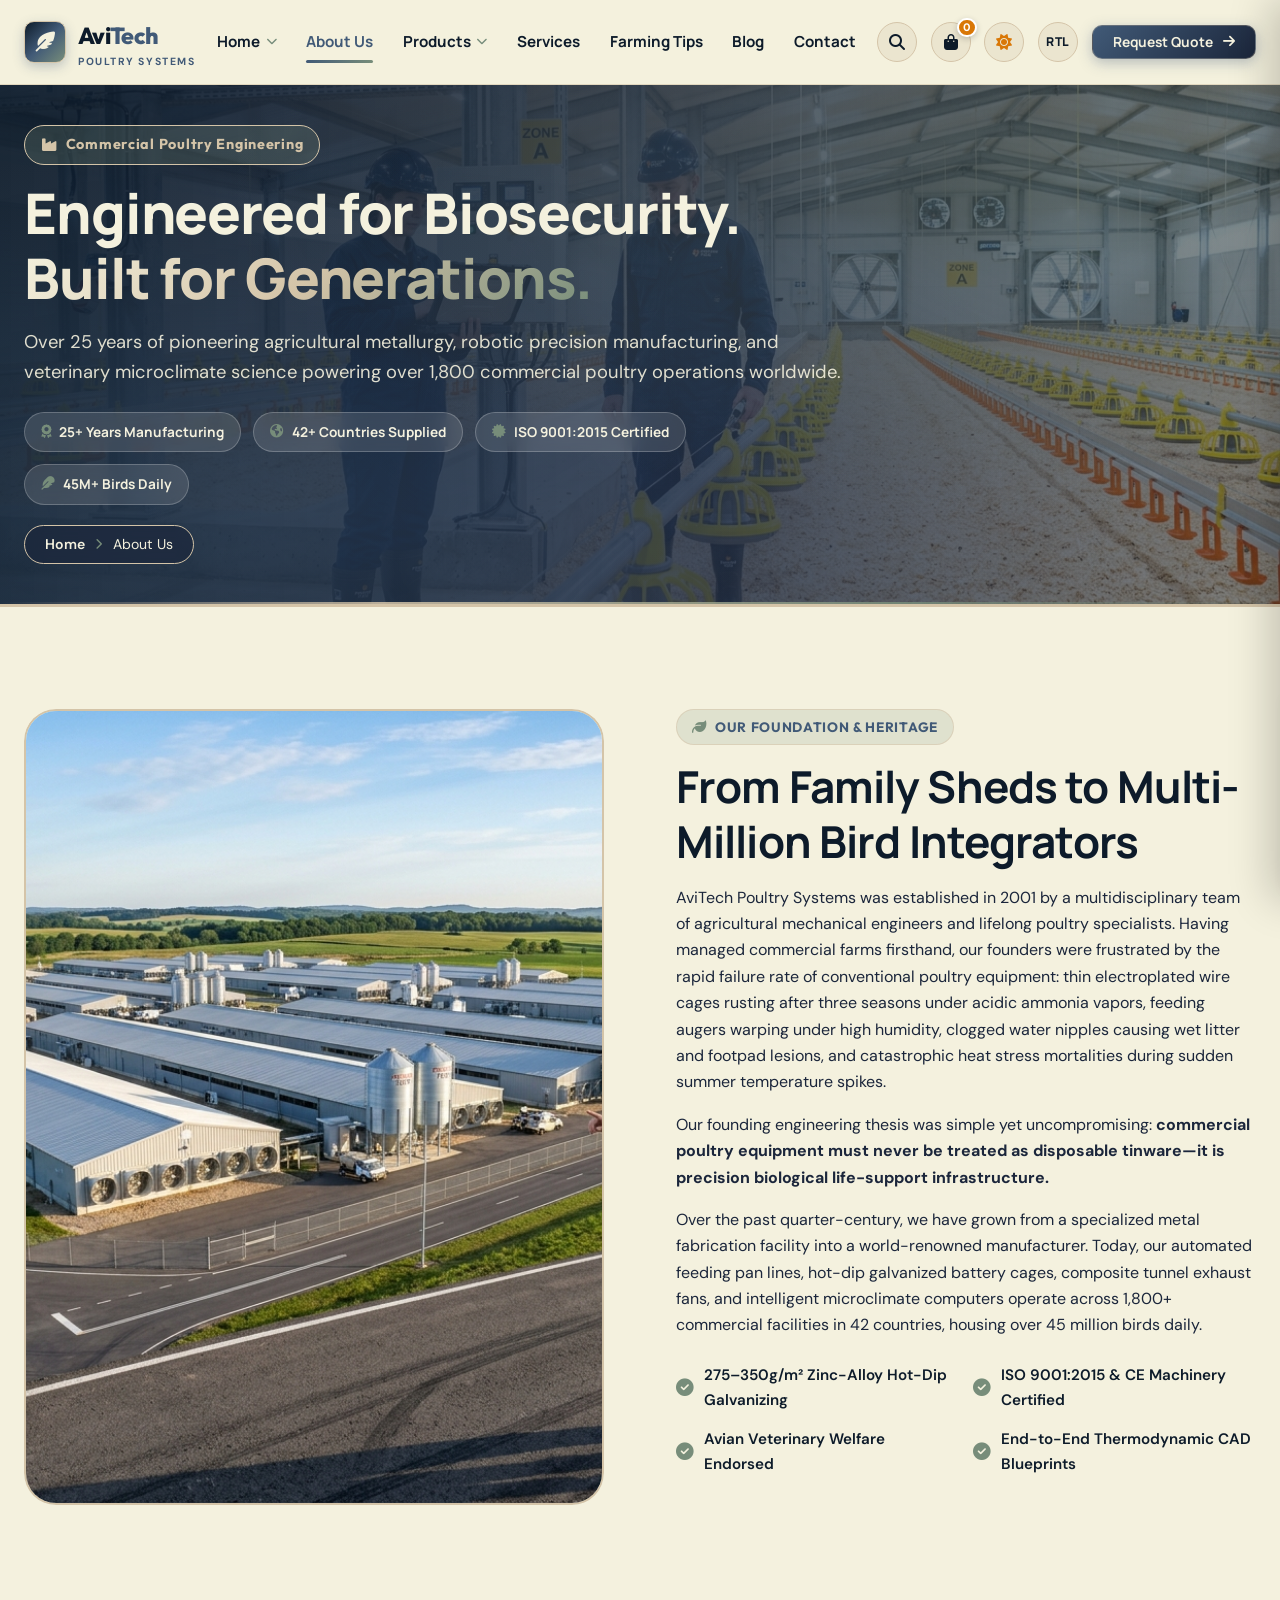
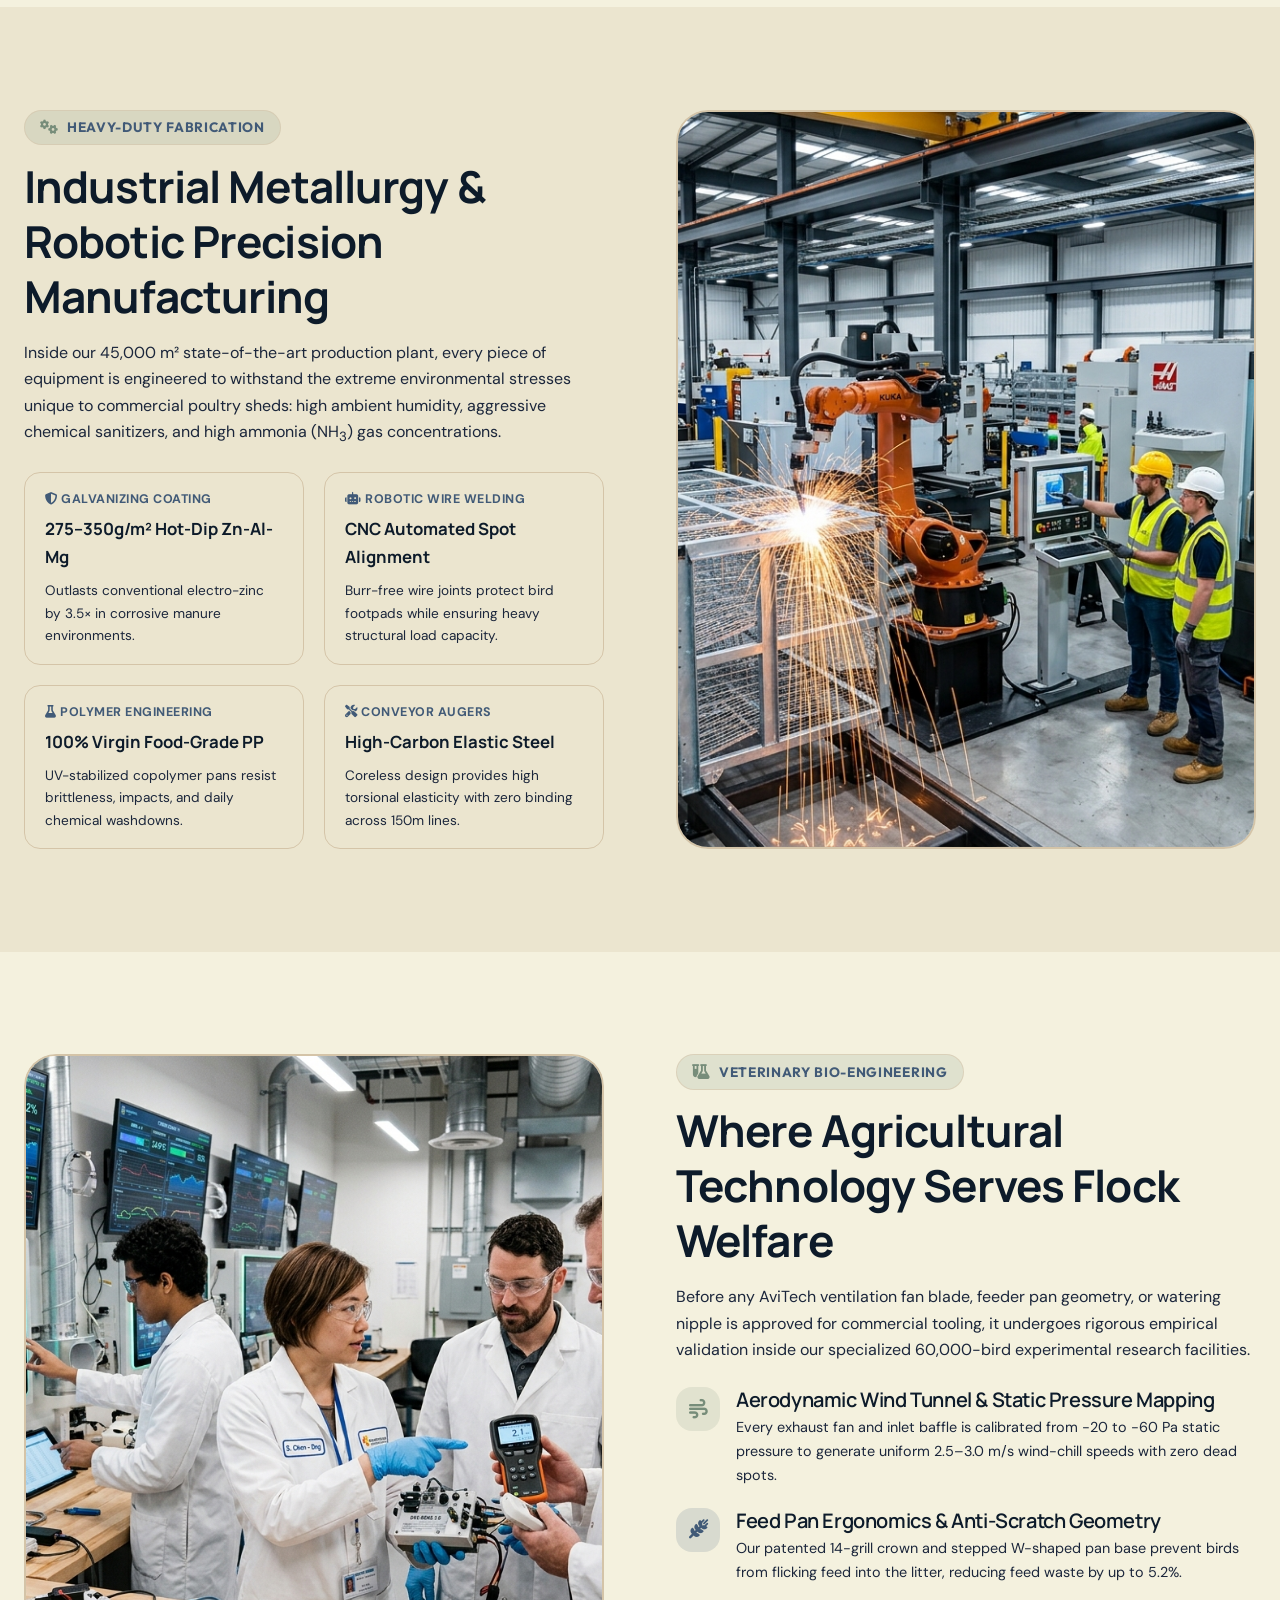
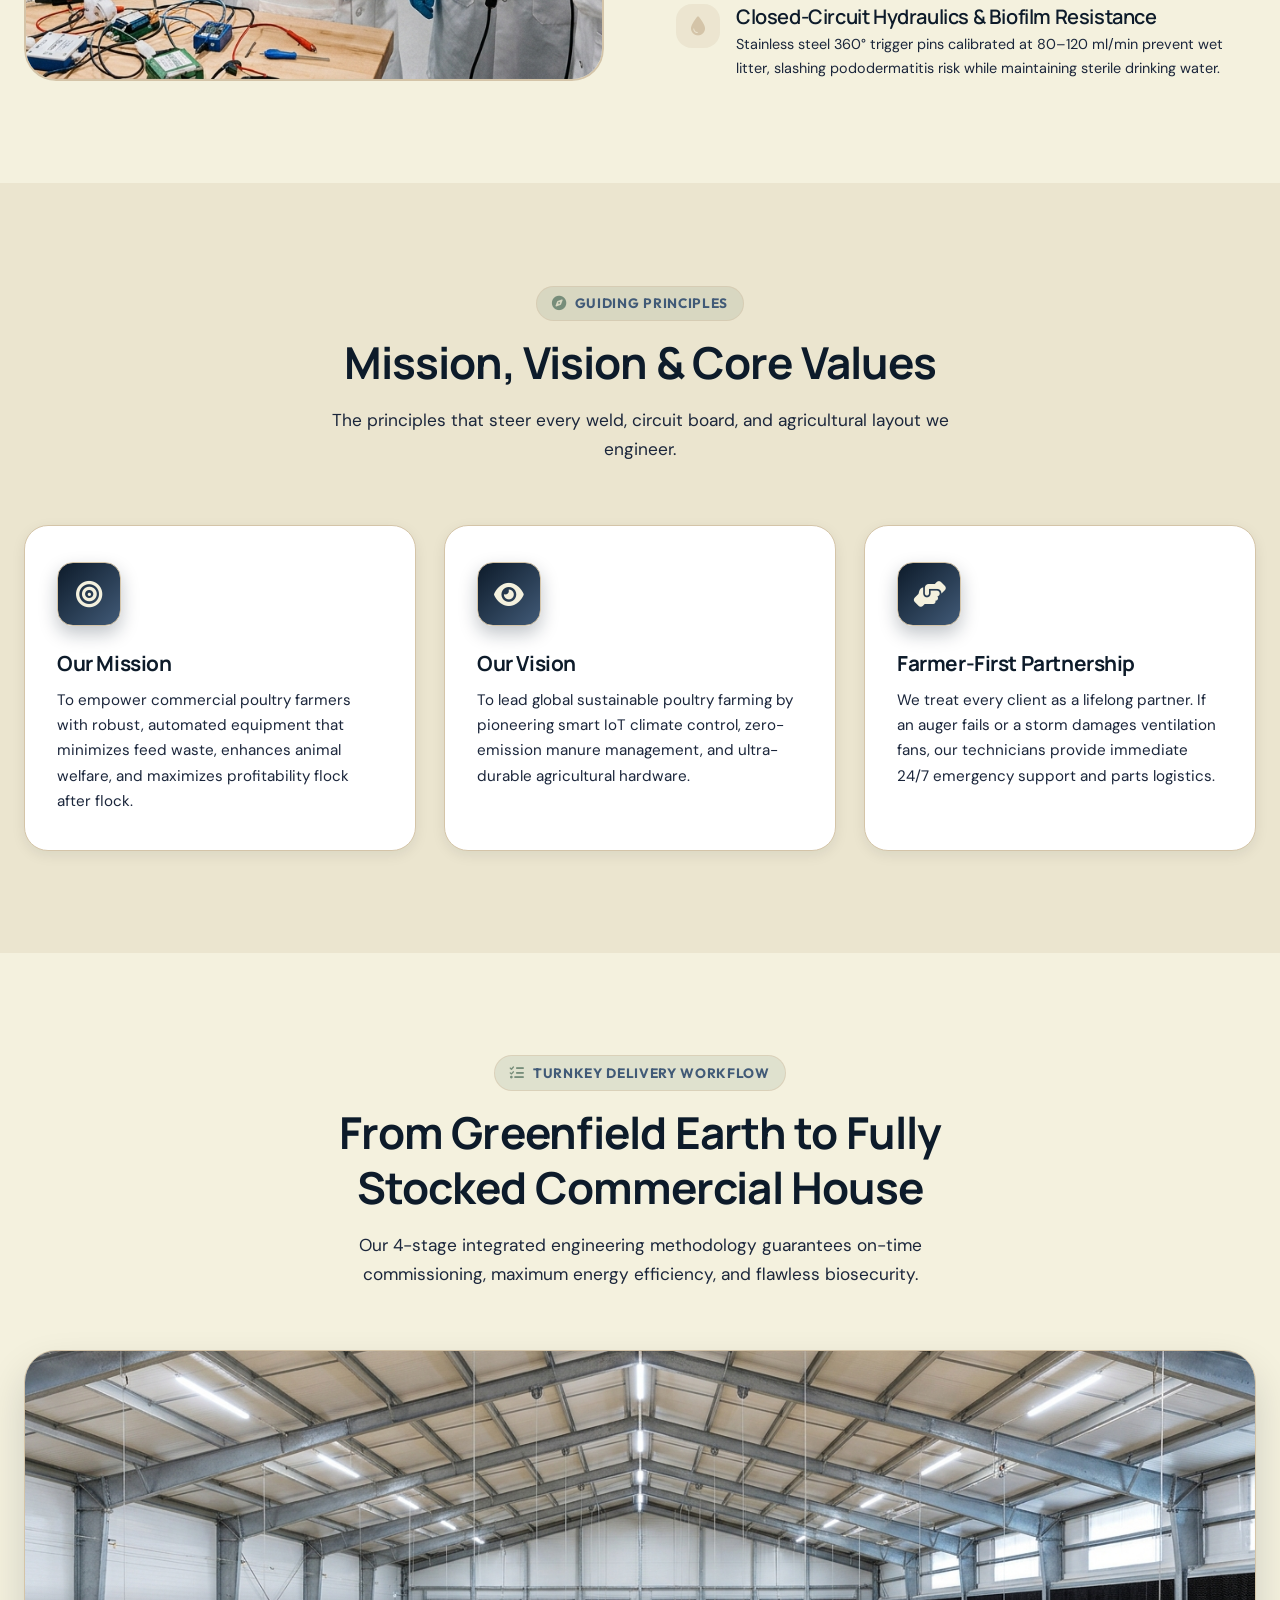
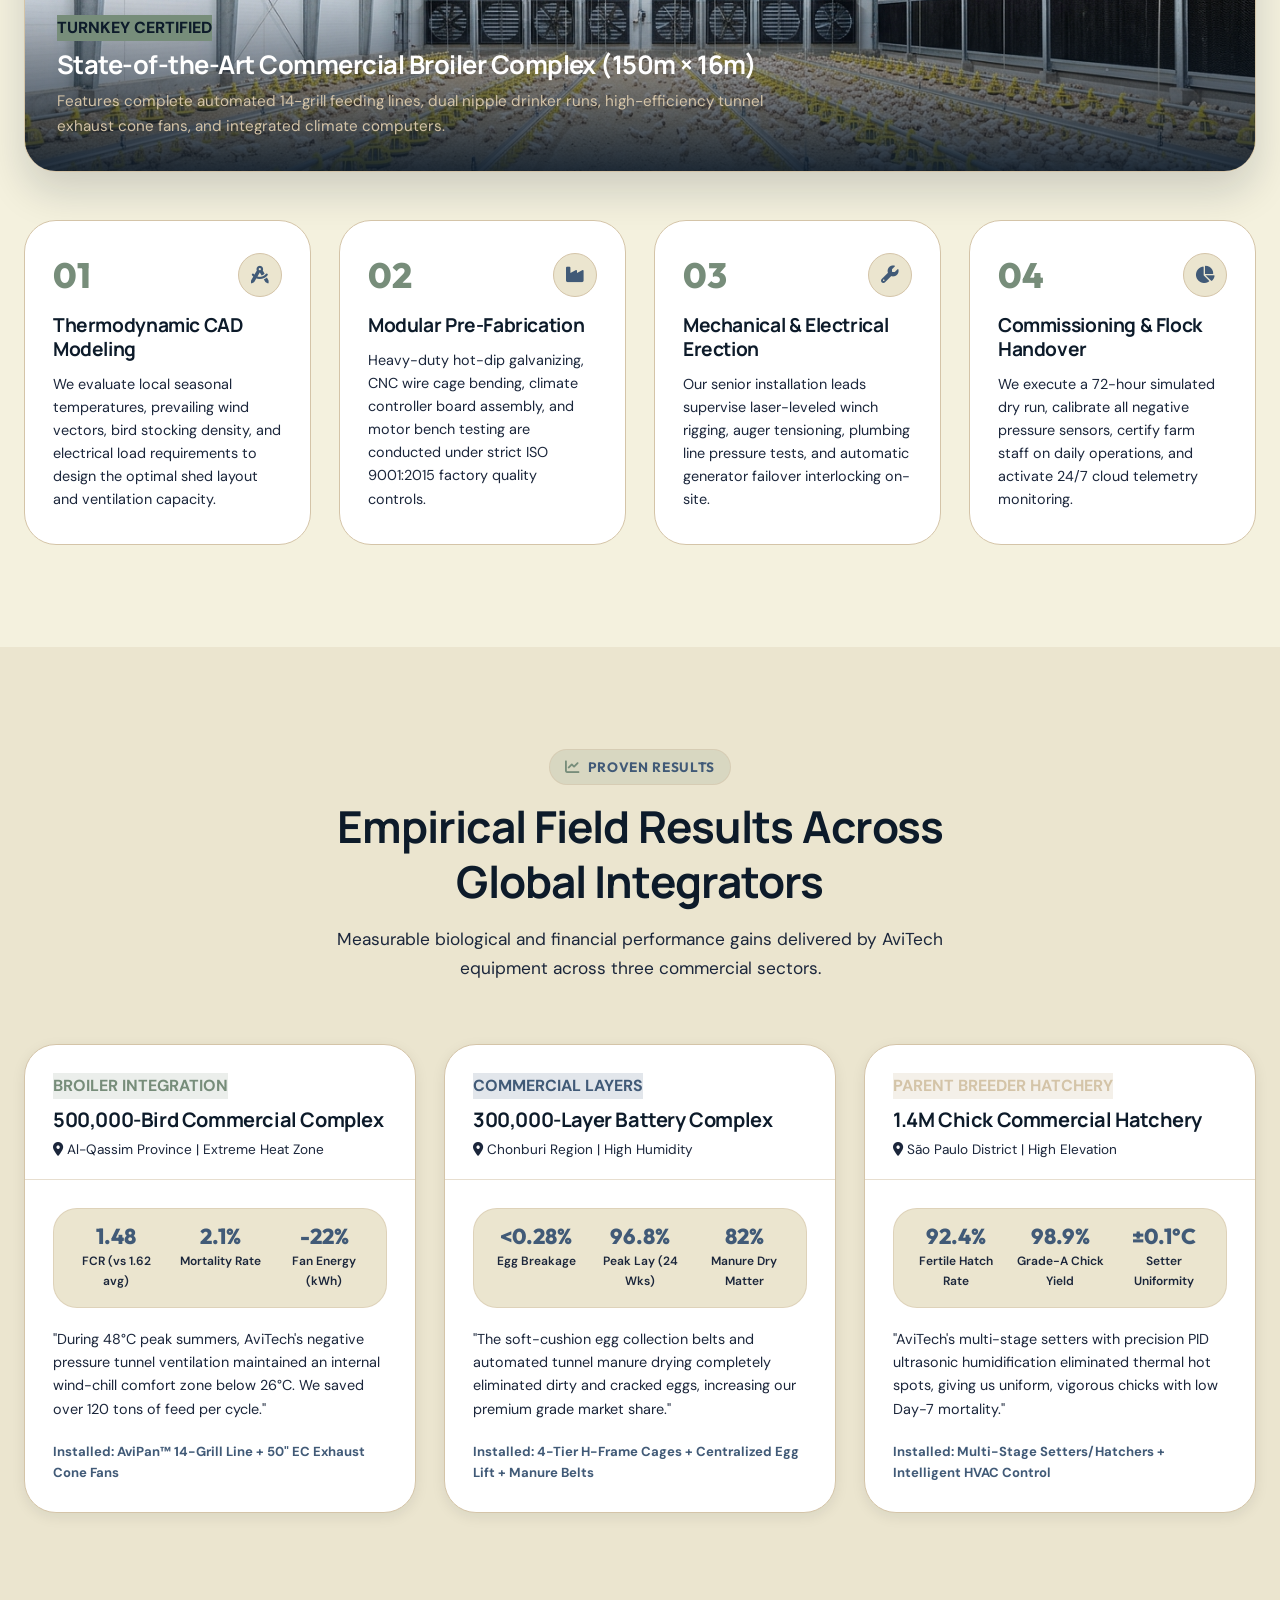
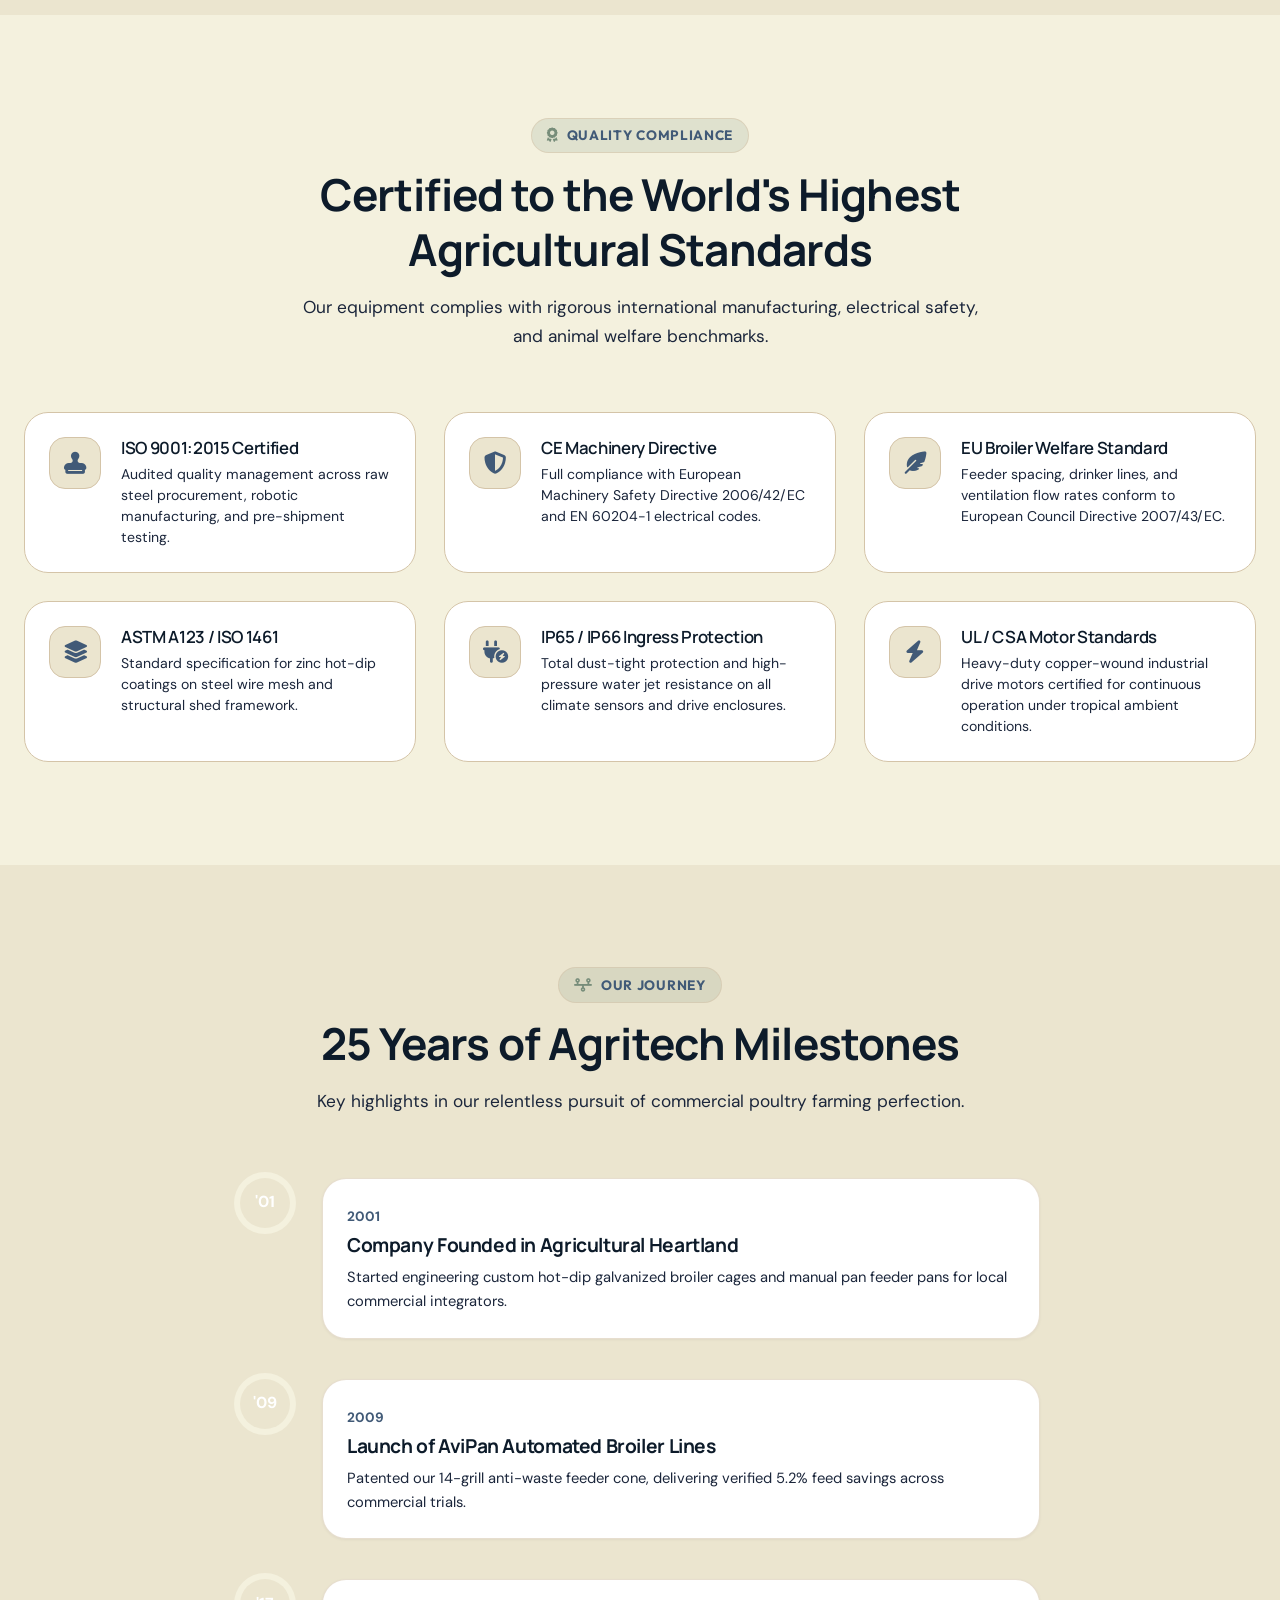
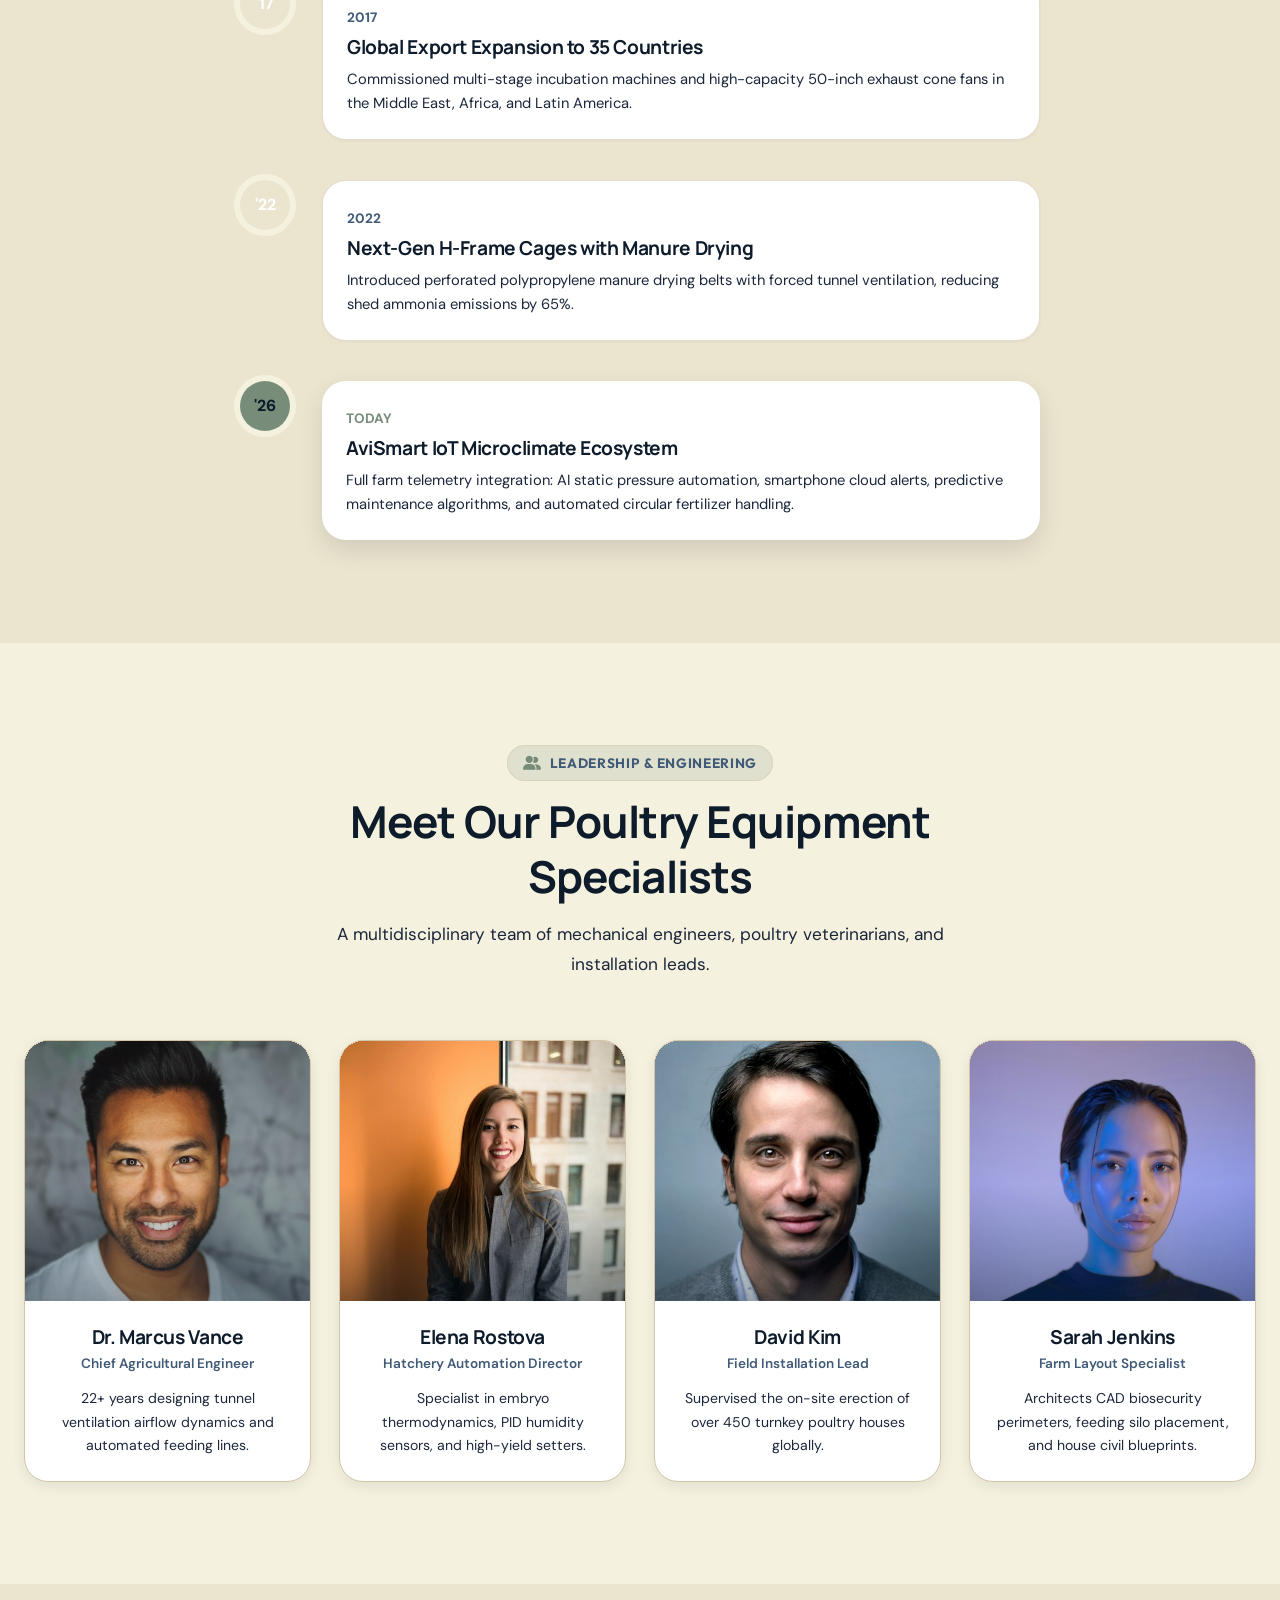
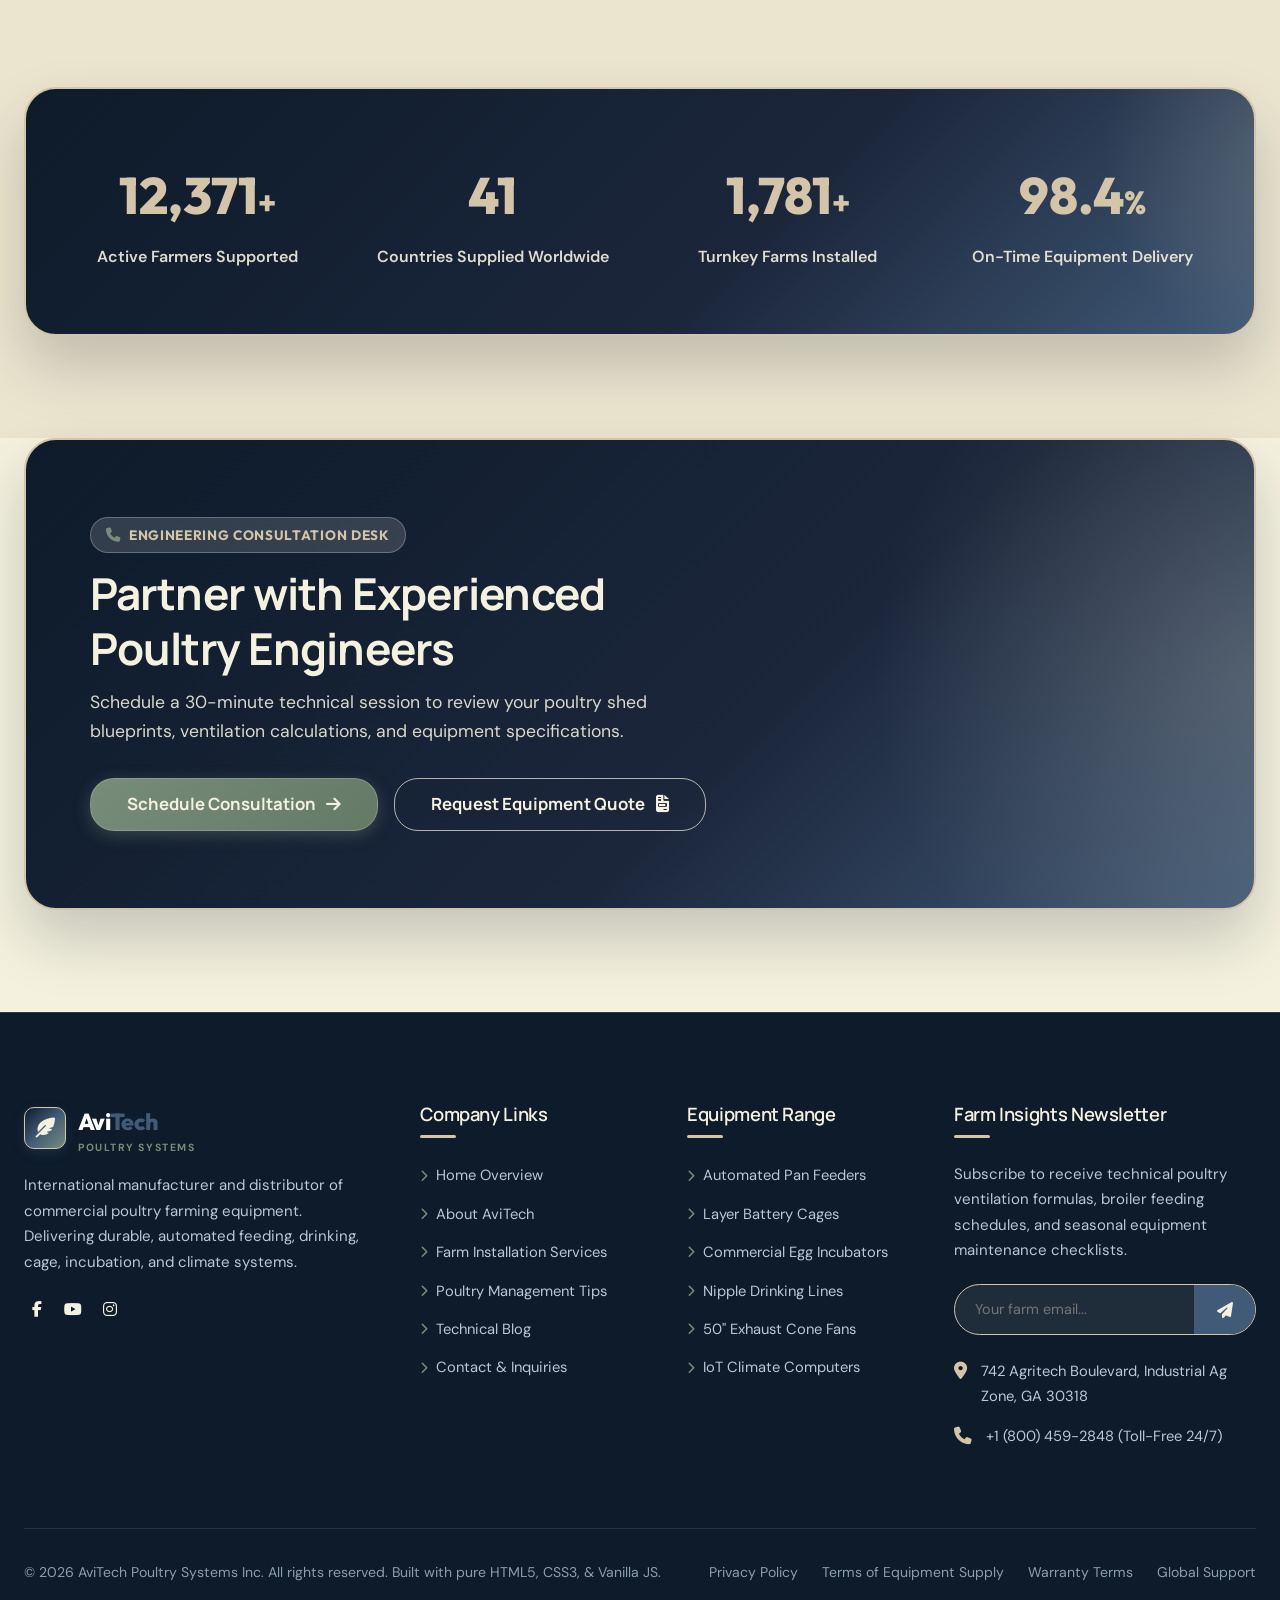
==== commit d85de96c: "fix(theme): correct dark/light mode icons with sun for light mode and moon for dark mode, add smooth" ====
--- a/about.html
+++ b/about.html
@@ -91,9 +91,8 @@
           <i class="fa-solid fa-bag-shopping"></i>
           <span class="header-cart-badge">0</span>
         </button>
-        <button type="button" class="control-btn theme-toggle-btn" aria-label="Toggle Theme"
-          title="Toggle Dark/Light Mode">
-          <i class="fa-solid fa-moon"></i>
+        <button type="button" class="control-btn theme-toggle-btn" aria-label="Toggle Theme" title="Light Mode Active (Click for Dark Mode)">
+          <i class="fa-solid fa-sun"></i>
         </button>
         <button type="button" class="control-btn rtl-toggle-btn" aria-label="Toggle RTL/LTR Direction"
           title="Toggle RTL/LTR Direction">
@@ -137,7 +136,7 @@
       </button>
       <div
         style="display: flex; justify-content: space-around; padding-top: 1rem; border-top: 1px solid var(--border-light);">
-        <button type="button" class="btn-text theme-toggle-btn"><i class="fa-solid fa-moon"></i> Theme</button>
+        <button type="button" class="btn-text theme-toggle-btn"><i class="fa-solid fa-sun"></i> Light Mode</button>
         <button type="button" class="btn-text rtl-toggle-btn"><i class="fa-solid fa-globe"></i> RTL</button>
       </div>
     </div>
--- a/assets/css/style.css
+++ b/assets/css/style.css
@@ -886,6 +886,96 @@
   color: var(--c-soft-ivory);
 }
 
+/* --------------------------------------------------------------------------
+   THEME TOGGLE BUTTON & LOGO DARK/LIGHT ENHANCEMENTS
+   -------------------------------------------------------------------------- */
+.theme-toggle-btn {
+  position: relative;
+  overflow: hidden;
+  transition: all var(--transition-fast);
+}
+
+.theme-toggle-btn i {
+  transition: transform 0.4s cubic-bezier(0.34, 1.56, 0.64, 1), color 0.3s ease, filter 0.3s ease;
+  display: inline-block;
+}
+
+.theme-toggle-btn.btn-spin i,
+.rtl-toggle-btn.btn-spin i {
+  transform: rotate(360deg) scale(1.18);
+}
+
+/* Light Mode: Warm Golden Sun ☀️ */
+[data-theme="light"] .theme-toggle-btn i.fa-sun,
+html:not([data-theme="dark"]) .theme-toggle-btn i.fa-sun {
+  color: #D97706;
+}
+
+[data-theme="light"] .theme-toggle-btn:hover,
+html:not([data-theme="dark"]) .theme-toggle-btn:hover {
+  background-color: #FEF3C7;
+  border-color: #F59E0B;
+}
+
+[data-theme="light"] .theme-toggle-btn:hover i.fa-sun,
+html:not([data-theme="dark"]) .theme-toggle-btn:hover i.fa-sun {
+  color: #B45309;
+  filter: drop-shadow(0 0 6px rgba(217, 119, 6, 0.5));
+}
+
+/* Dark Mode: Luminous Glowing Moon 🌙 */
+[data-theme="dark"] .theme-toggle-btn i.fa-moon {
+  color: #FACC15;
+}
+
+[data-theme="dark"] .theme-toggle-btn:hover {
+  background-color: rgba(250, 204, 21, 0.15);
+  border-color: #FACC15;
+}
+
+[data-theme="dark"] .theme-toggle-btn:hover i.fa-moon {
+  color: #FEF08A;
+  filter: drop-shadow(0 0 8px rgba(250, 204, 21, 0.65));
+}
+
+/* Mobile Drawer Theme Button */
+.btn-text.theme-toggle-btn {
+  display: inline-flex;
+  align-items: center;
+  gap: 0.5rem;
+  font-weight: 700;
+  font-size: 0.92rem;
+  transition: color var(--transition-fast);
+}
+
+[data-theme="light"] .btn-text.theme-toggle-btn i.fa-sun {
+  color: #D97706;
+}
+
+[data-theme="dark"] .btn-text.theme-toggle-btn i.fa-moon {
+  color: #FACC15;
+}
+
+/* Site Logo Dark/Light Mode Refinement */
+.site-logo {
+  transition: opacity 0.25s ease;
+}
+
+.site-logo:hover {
+  opacity: 0.95;
+}
+
+[data-theme="dark"] .logo-badge {
+  background: linear-gradient(135deg, #1E293B 0%, #334155 50%, #475569 100%);
+  border: 1px solid rgba(212, 196, 168, 0.35);
+  box-shadow: 0 4px 14px rgba(0, 0, 0, 0.5);
+  color: var(--c-warm-sand);
+}
+
+[data-theme="dark"] .logo-subtitle {
+  color: var(--c-warm-sand);
+}
+
 /* Hamburger Button */
 .hamburger-btn {
   display: none;
@@ -4364,3 +4454,1061 @@
   color: #EF4444;
   background: rgba(239, 68, 68, 0.1);
 }
+
+/* --------------------------------------------------------------------------
+   23. SPECIALIZED SERVICES SEPARATE SECTION & INTERACTIVE TABS
+   -------------------------------------------------------------------------- */
+.services-tabs-layout {
+  display: grid;
+  grid-template-columns: 320px 1fr;
+  gap: 2.25rem;
+  align-items: flex-start;
+  margin-top: 1.5rem;
+}
+
+@media (max-width: 992px) {
+  .services-tabs-layout {
+    grid-template-columns: 1fr;
+    gap: 1.5rem;
+  }
+}
+
+.services-tabs-nav {
+  display: flex;
+  flex-direction: column;
+  gap: 0.5rem;
+  background: #ffffff;
+  padding: 1rem;
+  border-radius: 18px;
+  border: 1px solid rgba(0, 0, 0, 0.06);
+  box-shadow: 0 2px 10px rgba(0, 0, 0, 0.03);
+  position: sticky;
+  top: 96px;
+}
+
+[data-theme="dark"] .services-tabs-nav {
+  background: var(--bg-surface);
+  border-color: var(--border-medium);
+}
+
+.service-tab-btn {
+  display: flex;
+  align-items: center;
+  gap: 0.85rem;
+  padding: 0.85rem 1.1rem;
+  border-radius: 12px;
+  border: 1px solid transparent;
+  background: transparent;
+  color: #374151;
+  text-align: left;
+  cursor: pointer;
+  transition: all 0.2s cubic-bezier(0.16, 1, 0.3, 1);
+  width: 100%;
+}
+
+[dir="rtl"] .service-tab-btn {
+  text-align: right;
+}
+
+.service-tab-btn:hover {
+  background: #F3F4F6;
+  color: #111827;
+  transform: translateX(3px);
+}
+
+[dir="rtl"] .service-tab-btn:hover {
+  transform: translateX(-3px);
+}
+
+.service-tab-btn.active {
+  background: #1B4332;
+  color: #ffffff;
+  box-shadow: 0 4px 14px rgba(27, 67, 50, 0.25);
+  border-color: #1B4332;
+}
+
+.tab-btn-icon {
+  width: 38px;
+  height: 38px;
+  border-radius: 10px;
+  background: #F3F4F6;
+  color: #1B4332;
+  display: flex;
+  align-items: center;
+  justify-content: center;
+  font-size: 0.95rem;
+  flex-shrink: 0;
+  transition: all 0.2s;
+}
+
+.service-tab-btn.active .tab-btn-icon {
+  background: rgba(255, 255, 255, 0.2);
+  color: #ffffff;
+}
+
+.tab-btn-text {
+  display: flex;
+  flex-direction: column;
+  flex-grow: 1;
+  min-width: 0;
+}
+
+.tab-title {
+  font-size: 0.92rem;
+  font-weight: 700;
+  line-height: 1.25;
+}
+
+.tab-subtitle {
+  font-size: 0.76rem;
+  color: #6B7280;
+  white-space: nowrap;
+  overflow: hidden;
+  text-overflow: ellipsis;
+}
+
+.service-tab-btn.active .tab-subtitle {
+  color: rgba(255, 255, 255, 0.8);
+}
+
+.tab-chevron {
+  font-size: 0.75rem;
+  color: #9CA3AF;
+  transition: transform 0.2s;
+}
+
+.service-tab-btn.active .tab-chevron {
+  color: #ffffff;
+  transform: translateX(2px);
+}
+
+[dir="rtl"] .service-tab-btn.active .tab-chevron {
+  transform: rotate(180deg) translateX(2px);
+}
+
+[data-theme="dark"] .service-tab-btn {
+  color: var(--text-secondary);
+}
+
+[data-theme="dark"] .service-tab-btn:hover {
+  background: var(--bg-surface-secondary);
+  color: var(--text-main);
+}
+
+[data-theme="dark"] .service-tab-btn.active {
+  background: var(--c-warm-sand);
+  color: var(--c-deep-navy);
+}
+
+[data-theme="dark"] .service-tab-btn.active .tab-btn-icon {
+  background: var(--c-deep-navy);
+  color: var(--c-warm-sand);
+}
+
+[data-theme="dark"] .service-tab-btn.active .tab-subtitle {
+  color: rgba(13, 27, 42, 0.8);
+}
+
+/* Service Detail Panes */
+.tab-pane {
+  display: none;
+}
+
+.tab-pane.active {
+  display: block;
+  animation: fadeIn 0.35s ease;
+}
+
+.service-pane-card {
+  background: #ffffff;
+  border-radius: 20px;
+  overflow: hidden;
+  border: 1px solid rgba(0, 0, 0, 0.06);
+  box-shadow: 0 4px 20px rgba(0, 0, 0, 0.04);
+}
+
+[data-theme="dark"] .service-pane-card {
+  background: var(--bg-surface);
+  border-color: var(--border-medium);
+}
+
+.service-pane-image-box {
+  position: relative;
+  height: 320px;
+  overflow: hidden;
+  background: #F3F4F6;
+}
+
+.service-pane-img {
+  width: 100%;
+  height: 100%;
+  object-fit: cover;
+  transition: transform 0.6s cubic-bezier(0.16, 1, 0.3, 1);
+}
+
+.service-pane-card:hover .service-pane-img {
+  transform: scale(1.04);
+}
+
+.service-pane-badge {
+  position: absolute;
+  bottom: 16px;
+  left: 16px;
+  background: rgba(27, 67, 50, 0.9);
+  backdrop-filter: blur(8px);
+  color: #ffffff;
+  padding: 0.4rem 1rem;
+  border-radius: 8px;
+  font-size: 0.8rem;
+  font-weight: 700;
+  letter-spacing: 0.03em;
+}
+
+[dir="rtl"] .service-pane-badge {
+  left: auto;
+  right: 16px;
+}
+
+.service-pane-content {
+  padding: 2rem 2.25rem 2.25rem;
+}
+
+.service-tag-label {
+  display: inline-flex;
+  align-items: center;
+  gap: 0.45rem;
+  color: #D97706;
+  font-size: 0.8rem;
+  font-weight: 800;
+  text-transform: uppercase;
+  letter-spacing: 0.05em;
+  margin-bottom: 0.5rem;
+}
+
+.service-pane-title {
+  font-size: 1.55rem;
+  font-weight: 800;
+  color: #111827;
+  margin: 0 0 1rem 0;
+  line-height: 1.3;
+}
+
+[data-theme="dark"] .service-pane-title {
+  color: var(--text-main);
+}
+
+.service-pane-desc {
+  font-size: 1rem;
+  line-height: 1.7;
+  color: #4B5563;
+  margin-bottom: 1.75rem;
+}
+
+[data-theme="dark"] .service-pane-desc {
+  color: var(--text-secondary);
+}
+
+.service-subhead {
+  font-size: 1.05rem;
+  font-weight: 700;
+  color: #111827;
+  margin-bottom: 0.85rem;
+}
+
+[data-theme="dark"] .service-subhead {
+  color: var(--text-main);
+}
+
+.service-checklist-grid {
+  display: grid;
+  grid-template-columns: repeat(2, 1fr);
+  gap: 0.85rem 1.5rem;
+  margin-bottom: 2rem;
+}
+
+@media (max-width: 640px) {
+  .service-checklist-grid {
+    grid-template-columns: 1fr;
+  }
+}
+
+.service-check-item {
+  display: flex;
+  align-items: flex-start;
+  gap: 0.6rem;
+  font-size: 0.92rem;
+  color: #374151;
+  line-height: 1.45;
+}
+
+.service-check-item i {
+  color: #16A34A;
+  margin-top: 3px;
+  flex-shrink: 0;
+}
+
+[data-theme="dark"] .service-check-item {
+  color: var(--text-secondary);
+}
+
+.service-specs-table {
+  display: grid;
+  grid-template-columns: repeat(2, 1fr);
+  gap: 0.85rem;
+  background: #F9FAFB;
+  border: 1px solid #E5E7EB;
+  border-radius: 12px;
+  padding: 1.25rem;
+  margin-bottom: 2rem;
+}
+
+@media (max-width: 640px) {
+  .service-specs-table {
+    grid-template-columns: 1fr;
+  }
+}
+
+[data-theme="dark"] .service-specs-table {
+  background: var(--bg-surface-secondary);
+  border-color: var(--border-medium);
+}
+
+.spec-cell {
+  display: flex;
+  flex-direction: column;
+  gap: 0.2rem;
+}
+
+.spec-k {
+  font-size: 0.78rem;
+  color: #6B7280;
+  font-weight: 500;
+}
+
+.spec-v {
+  font-size: 0.9rem;
+  font-weight: 700;
+  color: #111827;
+}
+
+[data-theme="dark"] .spec-v {
+  color: var(--text-main);
+}
+
+.service-actions-row {
+  display: flex;
+  align-items: center;
+  gap: 1rem;
+  flex-wrap: wrap;
+}
+
+/* Quick Service Cards in Top Grid */
+.service-quick-card {
+  cursor: pointer;
+  transition: all 0.3s cubic-bezier(0.16, 1, 0.3, 1);
+}
+
+.service-quick-card:hover {
+  border-color: #1B4332;
+  box-shadow: 0 12px 28px rgba(0, 0, 0, 0.08);
+}
+
+/* --------------------------------------------------------------------------
+   24. BLOG PAGINATION & INTERACTIVE CONTROLS
+   -------------------------------------------------------------------------- */
+.blog-pagination {
+  display: flex;
+  align-items: center;
+  justify-content: center;
+  gap: 0.5rem;
+  margin-top: 3.5rem;
+}
+
+.blog-page-btn {
+  width: 44px;
+  height: 44px;
+  border-radius: 10px;
+  display: inline-flex;
+  align-items: center;
+  justify-content: center;
+  font-size: 0.95rem;
+  font-weight: 700;
+  border: 1px solid #E5E7EB;
+  background: #ffffff;
+  color: #374151;
+  cursor: pointer;
+  transition: all 0.2s cubic-bezier(0.16, 1, 0.3, 1);
+  box-shadow: 0 1px 3px rgba(0, 0, 0, 0.05);
+  user-select: none;
+}
+
+.blog-page-btn:hover:not(:disabled):not(.active) {
+  background: #F3F4F6;
+  color: #111827;
+  border-color: #D1D5DB;
+  transform: translateY(-2px);
+  box-shadow: 0 4px 10px rgba(0, 0, 0, 0.08);
+}
+
+.blog-page-btn.active {
+  background: #1B4332 !important;
+  color: #ffffff !important;
+  border-color: #1B4332 !important;
+  box-shadow: 0 4px 14px rgba(27, 67, 50, 0.3);
+  cursor: default;
+}
+
+.blog-page-btn:disabled {
+  opacity: 0.35;
+  cursor: not-allowed;
+  pointer-events: none;
+  background: #F9FAFB;
+  border-color: #E5E7EB;
+  color: #9CA3AF;
+}
+
+[data-theme="dark"] .blog-page-btn {
+  background: var(--bg-surface);
+  border-color: var(--border-medium);
+  color: var(--text-main);
+}
+
+[data-theme="dark"] .blog-page-btn:hover:not(:disabled):not(.active) {
+  background: var(--bg-surface-secondary);
+  border-color: var(--border-light);
+}
+
+[data-theme="dark"] .blog-page-btn.active {
+  background: var(--c-warm-sand) !important;
+  color: var(--c-deep-navy) !important;
+  border-color: var(--c-warm-sand) !important;
+  box-shadow: 0 4px 14px rgba(235, 179, 56, 0.25);
+}
+
+[data-theme="dark"] .blog-page-btn:disabled {
+  background: rgba(255, 255, 255, 0.04);
+  border-color: rgba(255, 255, 255, 0.1);
+  color: rgba(255, 255, 255, 0.3);
+}
+
+.blog-cat-item {
+  display: flex;
+  justify-content: space-between;
+  align-items: center;
+  padding: 0.4rem 0.6rem;
+  border-radius: 8px;
+  cursor: pointer;
+  transition: all 0.2s ease;
+  color: var(--text-secondary);
+  text-decoration: none;
+}
+
+.blog-cat-item:hover,
+.blog-cat-item.active {
+  background: #F3F4F6;
+  color: #1B4332;
+  font-weight: 700;
+}
+
+[data-theme="dark"] .blog-cat-item:hover,
+[data-theme="dark"] .blog-cat-item.active {
+  background: var(--bg-surface-secondary);
+  color: var(--c-warm-sand);
+}
+
+/* --------------------------------------------------------------------------
+   25. CONTACT PAGE & STORE LOCATOR MAP ENHANCEMENTS
+   -------------------------------------------------------------------------- */
+.contact-info-card-interactive {
+  background: var(--bg-surface);
+  border: 1px solid var(--border-medium);
+  border-radius: 18px;
+  padding: 1.75rem 1.5rem;
+  transition: all 0.3s cubic-bezier(0.16, 1, 0.3, 1);
+  display: flex;
+  flex-direction: column;
+  position: relative;
+  overflow: hidden;
+  box-shadow: 0 2px 10px rgba(0, 0, 0, 0.03);
+}
+
+.contact-info-card-interactive:hover {
+  transform: translateY(-4px);
+  border-color: #1B4332;
+  box-shadow: 0 12px 28px rgba(0, 0, 0, 0.08);
+}
+
+[data-theme="dark"] .contact-info-card-interactive:hover {
+  border-color: var(--c-warm-sand);
+}
+
+.contact-card-icon {
+  width: 52px;
+  height: 52px;
+  border-radius: 14px;
+  background: rgba(27, 67, 50, 0.08);
+  color: #1B4332;
+  display: flex;
+  align-items: center;
+  justify-content: center;
+  font-size: 1.35rem;
+  margin-bottom: 1.25rem;
+  transition: all 0.25s ease;
+}
+
+.contact-info-card-interactive:hover .contact-card-icon {
+  background: #1B4332;
+  color: #ffffff;
+  transform: scale(1.08);
+}
+
+[data-theme="dark"] .contact-card-icon {
+  background: rgba(235, 179, 56, 0.12);
+  color: var(--c-warm-sand);
+}
+
+[data-theme="dark"] .contact-info-card-interactive:hover .contact-card-icon {
+  background: var(--c-warm-sand);
+  color: var(--c-deep-navy);
+}
+
+.contact-card-title {
+  font-size: 1.15rem;
+  font-weight: 800;
+  margin-bottom: 0.5rem;
+  color: var(--text-main);
+}
+
+.contact-card-val {
+  font-size: 1.05rem;
+  font-weight: 700;
+  color: var(--c-slate-blue);
+  margin-bottom: 0.35rem;
+  display: block;
+  text-decoration: none;
+  transition: color 0.2s;
+}
+
+.contact-card-val:hover {
+  color: #1B4332;
+  text-decoration: underline;
+}
+
+[data-theme="dark"] .contact-card-val {
+  color: var(--c-warm-sand);
+}
+
+.contact-card-sub {
+  font-size: 0.85rem;
+  color: var(--text-muted);
+  margin: 0;
+}
+
+.contact-card-action {
+  margin-top: 1rem;
+  display: inline-flex;
+  align-items: center;
+  gap: 0.4rem;
+  font-size: 0.82rem;
+  font-weight: 700;
+  color: #1B4332;
+  cursor: pointer;
+  background: transparent;
+  border: none;
+  padding: 0;
+  text-align: left;
+}
+
+.contact-card-action:hover {
+  text-decoration: underline;
+}
+
+[data-theme="dark"] .contact-card-action {
+  color: var(--c-warm-sand);
+}
+
+/* Store Locator Section */
+.store-locator-card {
+  background: var(--bg-surface);
+  border: 1px solid var(--border-medium);
+  border-radius: 24px;
+  overflow: hidden;
+  box-shadow: 0 10px 30px rgba(0, 0, 0, 0.05);
+}
+
+.store-tabs-bar {
+  display: flex;
+  overflow-x: auto;
+  background: #F9FAFB;
+  border-bottom: 1px solid var(--border-light);
+  padding: 0.75rem 1rem;
+  gap: 0.75rem;
+}
+
+[data-theme="dark"] .store-tabs-bar {
+  background: var(--bg-surface-secondary);
+}
+
+.store-tab-pill {
+  display: inline-flex;
+  align-items: center;
+  gap: 0.6rem;
+  padding: 0.65rem 1.15rem;
+  border-radius: 12px;
+  background: #ffffff;
+  border: 1px solid #E5E7EB;
+  color: #374151;
+  font-size: 0.88rem;
+  font-weight: 700;
+  cursor: pointer;
+  white-space: nowrap;
+  transition: all 0.2s cubic-bezier(0.16, 1, 0.3, 1);
+}
+
+.store-tab-pill:hover {
+  background: #F3F4F6;
+  border-color: #D1D5DB;
+  color: #111827;
+}
+
+.store-tab-pill.active {
+  background: #1B4332;
+  color: #ffffff;
+  border-color: #1B4332;
+  box-shadow: 0 4px 12px rgba(27, 67, 50, 0.25);
+}
+
+[data-theme="dark"] .store-tab-pill {
+  background: var(--bg-surface);
+  border-color: var(--border-medium);
+  color: var(--text-secondary);
+}
+
+[data-theme="dark"] .store-tab-pill.active {
+  background: var(--c-warm-sand);
+  color: var(--c-deep-navy);
+  border-color: var(--c-warm-sand);
+}
+
+.store-map-container-rel {
+  position: relative;
+  height: 520px;
+  width: 100%;
+  background: #E5E7EB;
+}
+
+#store-locator-map {
+  width: 100%;
+  height: 100%;
+  z-index: 1;
+}
+
+/* Floating Store Info Panel */
+.store-floating-card {
+  position: absolute;
+  top: 20px;
+  left: 20px;
+  z-index: 1000;
+  background: rgba(255, 255, 255, 0.95);
+  backdrop-filter: blur(12px);
+  border: 1px solid rgba(0, 0, 0, 0.08);
+  border-radius: 18px;
+  padding: 1.5rem;
+  max-width: 380px;
+  width: calc(100% - 40px);
+  box-shadow: 0 12px 36px rgba(0, 0, 0, 0.12);
+  transition: all 0.3s ease;
+}
+
+[dir="rtl"] .store-floating-card {
+  left: auto;
+  right: 20px;
+}
+
+@media (max-width: 640px) {
+  .store-floating-card {
+    position: static;
+    max-width: 100%;
+    width: 100%;
+    border-radius: 0 0 18px 18px;
+    box-shadow: none;
+    border-top: 1px solid var(--border-light);
+  }
+  .store-map-container-rel {
+    height: auto;
+    min-height: unset;
+    display: flex;
+    flex-direction: column;
+  }
+  #google-maps-iframe {
+    height: 330px !important;
+    min-height: 330px !important;
+  }
+}
+
+[data-theme="dark"] .store-floating-card {
+  background: rgba(13, 27, 42, 0.94);
+  border-color: var(--border-medium);
+}
+
+.store-status-badge {
+  display: inline-flex;
+  align-items: center;
+  gap: 0.45rem;
+  font-size: 0.78rem;
+  font-weight: 800;
+  padding: 0.3rem 0.75rem;
+  border-radius: 50px;
+  background: rgba(22, 163, 74, 0.12);
+  color: #16A34A;
+  margin-bottom: 0.75rem;
+}
+
+.store-status-badge::before {
+  content: '';
+  width: 7px;
+  height: 7px;
+  border-radius: 50%;
+  background: #16A34A;
+  display: inline-block;
+  box-shadow: 0 0 8px rgba(22, 163, 74, 0.8);
+}
+
+.store-name-title {
+  font-size: 1.25rem;
+  font-weight: 800;
+  color: #111827;
+  margin: 0 0 0.35rem 0;
+  line-height: 1.3;
+}
+
+[data-theme="dark"] .store-name-title {
+  color: var(--text-main);
+}
+
+.store-state-badge {
+  display: inline-block;
+  font-size: 0.76rem;
+  font-weight: 700;
+  text-transform: uppercase;
+  letter-spacing: 0.05em;
+  color: #D97706;
+  margin-bottom: 0.75rem;
+}
+
+.store-address-text {
+  font-size: 0.92rem;
+  line-height: 1.5;
+  color: #4B5563;
+  margin-bottom: 1rem;
+}
+
+[data-theme="dark"] .store-address-text {
+  color: var(--text-secondary);
+}
+
+.store-features-row {
+  display: flex;
+  flex-wrap: wrap;
+  gap: 0.4rem;
+  margin-bottom: 1.25rem;
+}
+
+.store-feature-chip {
+  font-size: 0.75rem;
+  font-weight: 600;
+  padding: 0.25rem 0.55rem;
+  border-radius: 6px;
+  background: #F3F4F6;
+  color: #374151;
+}
+
+[data-theme="dark"] .store-feature-chip {
+  background: var(--bg-surface-secondary);
+  color: var(--text-secondary);
+}
+
+.store-actions-grid {
+  display: grid;
+  grid-template-columns: 1fr 1fr;
+  gap: 0.6rem;
+}
+
+/* Map View Mode Switcher */
+.map-view-switcher {
+  position: absolute;
+  top: 18px;
+  right: 18px;
+  z-index: 1000;
+  display: flex;
+  background: rgba(255, 255, 255, 0.95);
+  backdrop-filter: blur(8px);
+  border: 1px solid rgba(0, 0, 0, 0.1);
+  border-radius: 12px;
+  padding: 4px;
+  gap: 4px;
+  box-shadow: 0 4px 16px rgba(0, 0, 0, 0.12);
+}
+
+[dir="rtl"] .map-view-switcher {
+  right: auto;
+  left: 18px;
+}
+
+[data-theme="dark"] .map-view-switcher {
+  background: rgba(13, 27, 42, 0.92);
+  border-color: var(--border-medium);
+}
+
+.map-view-btn {
+  display: inline-flex;
+  align-items: center;
+  gap: 0.35rem;
+  padding: 0.45rem 0.8rem;
+  border-radius: 8px;
+  border: none;
+  background: transparent;
+  color: #4B5563;
+  font-size: 0.82rem;
+  font-weight: 700;
+  cursor: pointer;
+  transition: all 0.2s ease;
+}
+
+.map-view-btn:hover {
+  background: #F3F4F6;
+  color: #111827;
+}
+
+.map-view-btn.active {
+  background: #1B4332;
+  color: #ffffff;
+  box-shadow: 0 2px 6px rgba(27, 67, 50, 0.3);
+}
+
+[data-theme="dark"] .map-view-btn {
+  color: var(--text-secondary);
+}
+
+[data-theme="dark"] .map-view-btn:hover {
+  background: var(--bg-surface-secondary);
+  color: var(--text-main);
+}
+
+[data-theme="dark"] .map-view-btn.active {
+  background: var(--c-warm-sand);
+  color: var(--c-deep-navy);
+}
+
+.store-card-toggle-btn {
+  position: absolute;
+  top: 14px;
+  right: 14px;
+  width: 28px;
+  height: 28px;
+  border-radius: 50%;
+  border: 1px solid var(--border-light);
+  background: var(--bg-surface-secondary);
+  color: var(--text-secondary);
+  display: flex;
+  align-items: center;
+  justify-content: center;
+  cursor: pointer;
+  font-size: 0.75rem;
+  transition: all 0.2s ease;
+}
+
+[dir="rtl"] .store-card-toggle-btn {
+  right: auto;
+  left: 14px;
+}
+
+.store-card-toggle-btn:hover {
+  background: #1B4332;
+  color: #ffffff;
+}
+
+.store-floating-card.collapsed .store-card-body-collapsible {
+  display: none;
+}
+
+.store-floating-card.collapsed .store-card-toggle-btn i {
+  transform: rotate(180deg);
+}
+
+/* Custom Leaflet Pin Styling */
+.avitech-map-marker {
+  width: 40px;
+  height: 40px;
+  background: #1B4332;
+  border: 3px solid #ffffff;
+  border-radius: 50% 50% 50% 0;
+  transform: rotate(-45deg);
+  display: flex;
+  align-items: center;
+  justify-content: center;
+  color: #ffffff;
+  font-size: 1rem;
+  box-shadow: 0 6px 18px rgba(0, 0, 0, 0.45);
+  cursor: pointer;
+  transition: transform 0.25s cubic-bezier(0.16, 1, 0.3, 1), background 0.25s;
+  position: relative;
+}
+
+.avitech-map-marker i {
+  transform: rotate(45deg);
+}
+
+.avitech-map-marker.active {
+  background: #D97706;
+  transform: rotate(-45deg) scale(1.22);
+}
+
+.avitech-map-marker.active::after {
+  content: '';
+  position: absolute;
+  width: 54px;
+  height: 54px;
+  border-radius: 50%;
+  border: 2px solid #D97706;
+  top: -10px;
+  left: -10px;
+  animation: radarPing 1.8s cubic-bezier(0, 0, 0.2, 1) infinite;
+}
+
+@keyframes radarPing {
+  0% { transform: scale(0.6); opacity: 1; }
+  100% { transform: scale(1.6); opacity: 0; }
+}
+
+/* Custom Leaflet Popup Styling */
+.leaflet-popup-content-wrapper {
+  border-radius: 14px;
+  box-shadow: 0 10px 25px rgba(0, 0, 0, 0.18);
+  padding: 0;
+  overflow: hidden;
+  border: 1px solid var(--border-medium);
+}
+
+.leaflet-popup-content {
+  margin: 0;
+  line-height: 1.4;
+  font-family: inherit;
+}
+
+.map-popup-inner {
+  padding: 1.15rem 1.35rem;
+}
+
+.map-popup-tag {
+  font-size: 0.72rem;
+  font-weight: 800;
+  text-transform: uppercase;
+  color: #D97706;
+  margin-bottom: 0.25rem;
+  letter-spacing: 0.04em;
+}
+
+.map-popup-title {
+  font-size: 1.05rem;
+  font-weight: 800;
+  color: #111827;
+  margin-bottom: 0.3rem;
+}
+
+.map-popup-address {
+  font-size: 0.84rem;
+  color: #4B5563;
+  margin-bottom: 0.85rem;
+}
+
+.map-popup-link {
+  display: inline-flex;
+  align-items: center;
+  gap: 0.4rem;
+  font-size: 0.82rem;
+  font-weight: 700;
+  color: #1B4332;
+  text-decoration: underline;
+}
+
+/* Timeline Pills in Contact Form */
+.timeline-pills-wrap {
+  display: flex;
+  gap: 0.5rem;
+  flex-wrap: wrap;
+  margin-top: 0.4rem;
+  margin-bottom: 1rem;
+}
+
+.timeline-pill {
+  padding: 0.5rem 0.95rem;
+  border-radius: 8px;
+  border: 1px solid var(--border-medium);
+  background: var(--bg-surface);
+  font-size: 0.85rem;
+  font-weight: 600;
+  color: var(--text-secondary);
+  cursor: pointer;
+  transition: all 0.2s ease;
+}
+
+.timeline-pill:hover {
+  border-color: #1B4332;
+  color: var(--text-main);
+}
+
+.timeline-pill.active {
+  background: #1B4332;
+  color: #ffffff;
+  border-color: #1B4332;
+}
+
+[data-theme="dark"] .timeline-pill.active {
+  background: var(--c-warm-sand);
+  color: var(--c-deep-navy);
+  border-color: var(--c-warm-sand);
+}
+
+/* File Attachment Mock */
+.blueprint-drop-mock {
+  border: 2px dashed var(--border-medium);
+  border-radius: 12px;
+  padding: 1.25rem;
+  text-align: center;
+  cursor: pointer;
+  transition: all 0.2s ease;
+  background: rgba(0, 0, 0, 0.01);
+  margin-bottom: 1.25rem;
+}
+
+.blueprint-drop-mock:hover {
+  border-color: #1B4332;
+  background: rgba(27, 67, 50, 0.03);
+}
+
+[data-theme="dark"] .blueprint-drop-mock:hover {
+  border-color: var(--c-warm-sand);
+  background: rgba(235, 179, 56, 0.05);
+}
+
+/* Form Success State Card */
+.form-success-card {
+  text-align: center;
+  padding: 3rem 2rem;
+  animation: fadeIn 0.4s ease;
+}
+
+.success-check-badge {
+  width: 72px;
+  height: 72px;
+  border-radius: 50%;
+  background: rgba(22, 163, 74, 0.12);
+  color: #16A34A;
+  display: flex;
+  align-items: center;
+  justify-content: center;
+  font-size: 2.2rem;
+  margin: 0 auto 1.5rem;
+  box-shadow: 0 0 25px rgba(22, 163, 74, 0.25);
+}
--- a/assets/css/animations.css
+++ b/assets/css/animations.css
@@ -281,6 +281,18 @@
 .reveal-right.active {
   opacity: 1;
   transform: translateX(0) translateZ(0);
+}
+
+/* Mobile-adapted scroll reveal: softens horizontal shifts into vertical rises to prevent mobile overflow */
+@media (max-width: 768px) {
+  .reveal-left,
+  .reveal-right {
+    transform: translateY(22px) translateZ(0);
+  }
+  .reveal-left.active,
+  .reveal-right.active {
+    transform: translateY(0) translateZ(0);
+  }
 }
 
 .reveal-zoom {
@@ -553,3 +565,98 @@
     animation: none !important;
   }
 }
+
+
+/* --------------------------------------------------------------------------
+   8. REFERENCE PLATFORM (CATTLE-FEED-ONE) WOW MOTION & MICRO-INTERACTIONS
+   -------------------------------------------------------------------------- */
+@keyframes floatSlow {
+  0% { transform: translateY(0px) rotate(0deg); }
+  50% { transform: translateY(-10px) rotate(0.8deg); }
+  100% { transform: translateY(0px) rotate(0deg); }
+}
+
+@keyframes floatReverse {
+  0% { transform: translateY(-8px) rotate(-0.5deg); }
+  50% { transform: translateY(6px) rotate(0.5deg); }
+  100% { transform: translateY(-8px) rotate(-0.5deg); }
+}
+
+@keyframes pulseGlow {
+  0%, 100% { box-shadow: 0 0 15px rgba(27, 67, 50, 0.25); }
+  50% { box-shadow: 0 0 28px rgba(27, 67, 50, 0.55); }
+}
+
+@keyframes badgeIconPulse {
+  0%, 100% { transform: scale(1) rotate(0deg); }
+  50% { transform: scale(1.18) rotate(5deg); color: var(--c-sage-green, #778D7A); }
+}
+
+@keyframes btnGleam {
+  0% { left: -60%; }
+  100% { left: 140%; }
+}
+
+@keyframes rippleWave {
+  to { transform: scale(3.5); opacity: 0; }
+}
+
+@keyframes heartBounce {
+  0% { transform: scale(1); }
+  40% { transform: scale(1.45); }
+  75% { transform: scale(0.85); }
+  100% { transform: scale(1); }
+}
+
+@keyframes imgSheenSweep {
+  0% { transform: translateX(-150%) skewX(-20deg); }
+  100% { transform: translateX(250%) skewX(-20deg); }
+}
+
+.float-slow {
+  animation: floatSlow 6s ease-in-out infinite;
+}
+
+.float-reverse {
+  animation: floatReverse 7s ease-in-out infinite;
+}
+
+.badge-pulse i,
+.section-tag i {
+  animation: badgeIconPulse 3.5s ease-in-out infinite;
+}
+
+/* Button Gleam */
+.btn-shimmer {
+  position: relative;
+  overflow: hidden;
+}
+
+.btn-shimmer::after {
+  content: "";
+  position: absolute;
+  top: -50%;
+  left: -60%;
+  width: 40%;
+  height: 200%;
+  background: linear-gradient(90deg, transparent 0%, rgba(255, 255, 255, 0.32) 50%, transparent 100%);
+  transform: rotate(25deg);
+  opacity: 0;
+  transition: opacity 0.2s ease;
+  pointer-events: none;
+}
+
+.btn-shimmer:hover::after {
+  opacity: 1;
+  animation: btnGleam 0.85s cubic-bezier(0.16, 1, 0.3, 1) forwards;
+}
+
+/* Touch ripple */
+.btn-ripple {
+  position: absolute;
+  border-radius: 50%;
+  background-color: rgba(255, 255, 255, 0.45);
+  transform: scale(0);
+  animation: rippleWave 0.6s linear;
+  pointer-events: none;
+}
--- a/assets/css/responsive.css
+++ b/assets/css/responsive.css
@@ -1,260 +1,1038 @@
 /* ==========================================================================
-   AVITECH POULTRY EQUIPMENT - RESPONSIVE STYLESHEET
-   Mobile-First and Responsive Breakpoint Overrides
+   AVITECH POULTRY SYSTEMS - HIGH-PERFORMANCE RESPONSIVE STYLESHEET
+   Mobile-First & Fluid Breakpoints (Desktop, Laptop, Tablet, Mobile)
+   Faithfully Aligned with Reference Platform (cattle-feed-one)
    ========================================================================== */
 
 /* --------------------------------------------------------------------------
-   1. LARGE DESKTOPS & SCREENS (<= 1400px)
+   Mobile Navigation Drawer (Base styles for mobile viewport)
+   Aligned to the right side (where the hamburger button is located)
    -------------------------------------------------------------------------- */
-@media (max-width: 1400px) {
-  .container {
-    max-width: 1180px;
-  }
+.mobile-nav-drawer,
+.mobile-drawer {
+  position: fixed;
+  top: 0;
+  right: 0;
+  left: auto;
+  width: 84%;
+  max-width: 340px;
+  height: 100vh;
+  background: var(--bg-surface, #ffffff);
+  z-index: 2100;
+  box-shadow: -8px 0 28px rgba(0, 0, 0, 0.18);
+  display: flex;
+  flex-direction: column;
+  transform: translateX(100%);
+  visibility: hidden;
+  pointer-events: none;
+  transition: transform 0.35s cubic-bezier(0.16, 1, 0.3, 1), visibility 0.35s cubic-bezier(0.16, 1, 0.3, 1);
+  overflow-y: auto;
+  -webkit-overflow-scrolling: touch;
+}
+
+.mobile-nav-drawer.active,
+.mobile-drawer.active {
+  transform: translateX(0);
+  visibility: visible;
+  pointer-events: auto;
+}
+
+[dir="rtl"] .mobile-nav-drawer,
+[dir="rtl"] .mobile-drawer {
+  right: auto;
+  left: 0;
+  transform: translateX(-100%);
+  box-shadow: 8px 0 28px rgba(0, 0, 0, 0.18);
+}
+
+[dir="rtl"] .mobile-nav-drawer.active,
+[dir="rtl"] .mobile-drawer.active {
+  transform: translateX(0);
+  visibility: visible;
+  pointer-events: auto;
+}
+
+.mobile-drawer-header,
+.drawer-header {
+  padding: 1.25rem 1.5rem;
+  display: flex;
+  align-items: center;
+  justify-content: space-between;
+  border-bottom: 1px solid var(--border-color, #E5E7EB);
+}
+
+.mobile-drawer-body {
+  padding: 1.5rem;
+  display: flex;
+  flex-direction: column;
+  gap: 1.25rem;
+  flex-grow: 1;
+}
+
+.mobile-nav-links,
+.mobile-nav-menu {
+  display: flex;
+  flex-direction: column;
+  gap: 0.5rem;
+  padding: 0;
+  margin: 0;
+  list-style: none;
+}
+
+.mobile-nav-item {
+  border-bottom: 1px solid var(--border-light, #F3F4F6);
+}
+
+.mobile-nav-link {
+  display: flex;
+  align-items: center;
+  justify-content: space-between;
+  padding: 0.75rem 0.25rem;
+  font-family: var(--font-heading, "Manrope", sans-serif);
+  font-weight: 700;
+  font-size: 1.05rem;
+  color: var(--text-main, #1F2937);
+  text-decoration: none;
+  transition: color 0.2s ease;
+}
+
+.mobile-nav-link.active,
+.mobile-nav-link:hover {
+  color: var(--c-slate-blue, #415A77);
+}
+
+.mobile-submenu {
+  display: none;
+  padding-left: 1rem;
+  padding-bottom: 0.75rem;
+  flex-direction: column;
+  gap: 0.4rem;
+}
+
+[dir="rtl"] .mobile-submenu {
+  padding-left: 0;
+  padding-right: 1rem;
+}
+
+.mobile-submenu.active {
+  display: flex;
+}
+
+.mobile-sublink {
+  font-size: 0.92rem;
+  color: var(--text-muted, #6B7280);
+  padding: 0.35rem 0;
+  text-decoration: none;
+}
+
+.mobile-drawer-footer {
+  padding: 1.5rem;
+  border-top: 1px solid var(--border-color, #E5E7EB);
+  background: var(--bg-body, #F8F5EE);
 }
 
 /* --------------------------------------------------------------------------
-   2. DESKTOPS & LAPTOPS (<= 1200px)
+   Breakpoints
    -------------------------------------------------------------------------- */
-@media (max-width: 1200px) {
-  .container {
-    max-width: 960px;
-  }
-
+
+/* Max Width 1240px (Compact Desktops & Laptops - Fluid Spacing & Clean Container Fit) */
+@media (max-width: 1240px) {
+  :root {
+    --container-max: 1140px;
+  }
+  
+  .nav-menu {
+    gap: clamp(0.2rem, 0.4vw, 0.45rem);
+  }
+  
+  .nav-link {
+    font-size: 0.83rem;
+    padding: 0.28rem 0.46rem;
+  }
+  
+  .nav-actions,
+  .header-actions {
+    gap: 0.35rem;
+  }
+  
+  .nav-actions .btn-sm,
+  .header-actions .btn-sm,
+  .nav-actions .d-lg-inline-flex,
+  .header-actions .d-lg-inline-flex,
+  .nav-actions .btn,
+  .header-actions .btn,
+  .header-actions [data-open-quote] {
+    display: none !important;
+  }
+
+  .grid-4 {
+    grid-template-columns: repeat(3, 1fr);
+  }
+}
+
+/* Max Width 1080px (Tablets & Compact Laptops - Clean Hamburger Switch) */
+@media (max-width: 1080px) {
+  :root {
+    --header-height: 72px;
+  }
+  
+  .header-topbar {
+    display: none !important;
+  }
+  
+  .nav-menu {
+    display: none !important;
+  }
+  
+  .hamburger-btn {
+    display: flex !important;
+  }
+  
+  .nav-actions .btn-sm,
+  .header-actions .btn-sm,
+  .nav-actions .d-lg-inline-flex,
+  .header-actions .d-lg-inline-flex,
+  .nav-actions .btn,
+  .header-actions .btn,
+  .header-actions [data-open-quote] {
+    display: none !important;
+  }
+  
   .grid-4 {
     grid-template-columns: repeat(2, 1fr);
-  }
-
-  .footer-grid {
-    grid-template-columns: 1fr 1fr;
-    gap: 2.5rem;
-  }
-
-  .hero-slide-content {
-    max-width: 580px;
-  }
-}
-
-/* --------------------------------------------------------------------------
-   3. TABLETS & SMALL LAPTOPS (<= 992px)
-   -------------------------------------------------------------------------- */
-@media (max-width: 992px) {
-  .topbar {
-    display: none; /* Hide topbar on tablet/mobile to preserve screen real estate */
-  }
-
-  .nav-menu {
-    display: none; /* Desktop menu hidden, mobile drawer used */
-  }
-
-  .hamburger-btn {
-    display: flex; /* Show mobile hamburger button */
-  }
-
+    gap: 1.5rem;
+  }
+  
   .grid-3 {
     grid-template-columns: repeat(2, 1fr);
-  }
-
-  .split-layout {
+    gap: 1.5rem;
+  }
+  
+  .catalog-layout,
+  .bovi-catalog-layout {
     grid-template-columns: 1fr;
-    gap: 3.5rem;
-  }
-
-  .floating-experience-badge {
-    bottom: -1rem;
-    right: 1rem;
-  }
-
-  [dir="rtl"] .floating-experience-badge {
-    right: auto;
-    left: 1rem;
-  }
-
-  .stats-grid {
-    grid-template-columns: repeat(2, 1fr);
-    gap: 2.5rem;
-  }
-
-  .hero-slider-section,
-  .page-hero-cinema {
-    height: 520px;
-  }
-
-  .page-hero-cinema.page-hero-home2 {
-    height: auto;
-    min-height: 560px;
-    padding-block: 5rem 4rem;
-  }
-
-  .catalog-toolbar {
-    flex-direction: column;
-    align-items: stretch;
-  }
-
-  .catalog-search-sort {
-    width: 100%;
-    justify-content: space-between;
-  }
-
-  .search-input-wrap {
-    flex-grow: 1;
-  }
-}
-
-/* --------------------------------------------------------------------------
-   4. TABLETS & MOBILE LANDSCAPE (<= 768px)
-   -------------------------------------------------------------------------- */
-@media (max-width: 768px) {
-  .container {
-    padding-inline: 1.25rem;
-  }
-
-  .section {
-    padding-block: 3.5rem;
-  }
-
+  }
+  
+  .catalog-sidebar,
+  .bovi-sidebar-card {
+    position: static;
+    margin-bottom: 2rem;
+  }
+  
+  .hero-floating-card {
+    display: none;
+  }
+  
+  .hero-slider-section {
+    min-height: 80vh;
+  }
+  
+  .quickview-grid {
+    grid-template-columns: 1fr;
+    gap: 1.5rem;
+    padding: 1.75rem;
+  }
+  
+  .nutrition-visual img {
+    min-height: 340px;
+  }
+}
+
+/* Max Width 767px (Mobile Landscape & Large Phones) */
+@media (max-width: 767px) {
+  :root {
+    --header-height: 64px;
+  }
+
+  html,
+  body {
+    overflow-x: hidden !important;
+    width: 100% !important;
+    max-width: 100vw !important;
+  }
+
+  .container,
+  .container-fluid {
+    width: 100% !important;
+    max-width: 100% !important;
+    padding-left: clamp(1rem, 4vw, 1.25rem) !important;
+    padding-right: clamp(1rem, 4vw, 1.25rem) !important;
+    box-sizing: border-box !important;
+  }
+
+  /* Smooth Vertical Reveal Transforms on Mobile (Eliminates horizontal jumpiness) */
+  .reveal-left,
+  .reveal-right {
+    transform: translateY(18px) scale(0.99) !important;
+    filter: none !important;
+  }
+
+  .reveal-left.active,
+  .reveal-left.is-revealed,
+  .reveal-right.active,
+  .reveal-right.is-revealed {
+    transform: translateY(0) scale(1) !important;
+    filter: none !important;
+  }
+
+  /* Grid Conversions for Mobile */
   .grid-2,
   .grid-3,
-  .grid-4 {
-    grid-template-columns: 1fr;
-  }
-
-  .hero-slider-section,
+  .grid-4,
+  .grid-auto,
+  .split-layout,
+  .article-layout-grid {
+    grid-template-columns: 1fr !important;
+    gap: 1.35rem !important;
+  }
+
+  .article-layout-grid aside {
+    position: static !important;
+  }
+
+  .table-responsive {
+    width: 100% !important;
+    overflow-x: auto !important;
+    -webkit-overflow-scrolling: touch !important;
+  }
+
+  .table-responsive table {
+    min-width: 580px;
+  }
+
+  /* Hero Slider on Mobile */
+  .hero-slider-section {
+    min-height: calc(100svh - 60px) !important;
+    padding-top: calc(var(--header-height, 64px) + 1.25rem) !important;
+    padding-bottom: 3.5rem !important;
+    display: flex !important;
+    align-items: center !important;
+  }
+
+  .hero-slide {
+    display: flex !important;
+    align-items: center !important;
+  }
+
+  .hero-slide:not(.active) {
+    transform: none !important;
+    opacity: 0 !important;
+    visibility: hidden !important;
+  }
+
+  .hero-slide.active {
+    transform: none !important;
+    opacity: 1 !important;
+    visibility: visible !important;
+  }
+
+  .hero-content,
+  .hero-slide-content {
+    width: 100% !important;
+    max-width: 100% !important;
+    padding: 0 !important;
+    text-align: center !important;
+    margin-inline: auto !important;
+  }
+
+  .hero-content h1,
+  .hero-slide-content .hero-title,
+  .hero-title {
+    font-size: clamp(1.85rem, 7vw, 2.45rem) !important;
+    line-height: 1.2 !important;
+    letter-spacing: -0.02em !important;
+    margin-bottom: 0.85rem !important;
+  }
+
+  .hero-content .hero-desc,
+  .hero-slide-content .hero-description {
+    font-size: 0.94rem !important;
+    line-height: 1.55 !important;
+    margin-bottom: 1.35rem !important;
+  }
+
+  .hero-buttons {
+    display: flex !important;
+    flex-direction: column !important;
+    align-items: stretch !important;
+    width: 100% !important;
+    gap: 0.65rem !important;
+  }
+
+  .hero-buttons .btn {
+    width: 100% !important;
+    min-height: 48px !important;
+    justify-content: center !important;
+    font-size: 0.94rem !important;
+  }
+
+  .slider-arrows {
+    display: none !important;
+  }
+
+  .slider-pagination-dots {
+    bottom: 1.25rem !important;
+    left: 50% !important;
+    transform: translateX(-50%) !important;
+  }
+
+  [dir="rtl"] .slider-pagination-dots {
+    left: 50% !important;
+    right: auto !important;
+    transform: translateX(50%) !important;
+  }
+
+  /* Inner Page Hero Banner on Mobile */
+  .page-hero,
   .page-hero-cinema {
-    height: 480px;
-  }
-
-  .hero-title,
+    padding-top: calc(var(--header-height, 64px) + 1.75rem) !important;
+    padding-bottom: 2.25rem !important;
+    text-align: center !important;
+    height: auto !important;
+    min-height: 280px !important;
+  }
+
+  .page-hero h1,
+  .page-hero-cinema h1,
+  .page-hero-title,
   .page-hero-cinema .hero-title {
-    font-size: 2.2rem;
-  }
-
-  .hero-description,
-  .page-hero-cinema .hero-description {
-    font-size: 0.98rem;
-  }
-
-  .hero-buttons {
-    flex-direction: column;
-    align-items: stretch;
-  }
-
-  .hero-buttons .btn {
-    width: 100%;
-  }
-
-  .split-content .checklist {
-    grid-template-columns: 1fr;
+    font-size: clamp(1.65rem, 6vw, 2.2rem) !important;
+    line-height: 1.2 !important;
+    margin-bottom: 0.5rem !important;
+    text-align: center !important;
+  }
+
+  .breadcrumbs {
+    justify-content: center !important;
+    font-size: 0.82rem !important;
+    gap: 0.45rem !important;
+  }
+
+  /* Section Padding & Headers */
+  .section-padding,
+  .section {
+    padding-top: 3.25rem !important;
+    padding-bottom: 3.25rem !important;
+  }
+
+  .section-padding-sm {
+    padding-top: 2rem !important;
+    padding-bottom: 2rem !important;
+  }
+
+  .section-header {
+    margin-bottom: 1.85rem !important;
+    text-align: center !important;
+  }
+
+  .section-header .section-desc {
+    margin-left: auto !important;
+    margin-right: auto !important;
+    font-size: 0.92rem !important;
+  }
+
+  .section-title {
+    font-size: clamp(1.5rem, 5.5vw, 1.85rem) !important;
+    line-height: 1.25 !important;
+  }
+
+  /* Card Widths & Buttons */
+  .product-card,
+  .bovi-product-card,
+  .service-card,
+  .blog-card,
+  .feature-card {
+    width: 100% !important;
+    max-width: 100% !important;
+  }
+
+  .product-card-thumb,
+  .product-card-img-wrap,
+  .bovi-product-card-thumb,
+  .bovi-card-thumb,
+  .bovi-product-card-img-wrap {
+    height: 220px !important;
+    aspect-ratio: 4/3 !important;
+  }
+
+  .product-card-body,
+  .bovi-product-card-body,
+  .bovi-card-body {
+    padding: 1.25rem !important;
+  }
+
+  .product-card .btn,
+  .bovi-product-card .btn {
+    width: 100% !important;
+    min-height: 44px !important;
+    justify-content: center !important;
+  }
+
+  .service-card,
+  .blog-card {
+    padding: 1.35rem !important;
+  }
+
+  .blog-card-thumb {
+    height: 200px !important;
+  }
+
+  /* Testimonials Single-Card Mobile Snap Slider */
+  .carousel-container {
+    width: 100% !important;
+    max-width: 100% !important;
+    overflow: hidden !important;
+  }
+
+  .carousel-track {
+    gap: 1rem !important;
+    display: flex !important;
+    overflow-x: auto !important;
+    scroll-snap-type: x mandatory !important;
+    -webkit-overflow-scrolling: touch !important;
+    padding-bottom: 0.75rem !important;
+  }
+
+  .carousel-track > div {
+    flex: 0 0 100% !important;
+    min-width: 100% !important;
+    max-width: 100% !important;
+    scroll-snap-align: start !important;
+  }
+
+  .testimonial-card {
+    padding: 1.5rem 1.25rem !important;
+    width: 100% !important;
+    border-radius: var(--radius-lg, 16px) !important;
+  }
+
+  /* Stats 2x2 Grid on Mobile */
+  .stats-section .grid-4 {
+    grid-template-columns: repeat(2, 1fr) !important;
+    gap: 0.85rem !important;
+  }
+
+  .stat-item {
+    padding: 1.35rem 0.85rem 1.15rem !important;
+    border-radius: var(--radius-md, 12px) !important;
+  }
+
+  .stat-number {
+    font-size: clamp(1.6rem, 5.5vw, 2.1rem) !important;
+  }
+
+  .stat-label {
+    font-size: 0.78rem !important;
+    line-height: 1.3 !important;
+  }
+
+  /* Video Card Wrapper on about.html */
+  .video-card-wrapper {
+    width: 100% !important;
+    max-width: 100% !important;
+    margin-top: 1.5rem !important;
+    border-radius: var(--radius-lg, 16px) !important;
+  }
+
+  .video-card-wrapper video {
+    aspect-ratio: 16/9 !important;
+    border-radius: var(--radius-lg, 16px) !important;
+  }
+
+  #inlineVideoBadge {
+    bottom: 10px !important;
+    left: 10px !important;
+    right: 10px !important;
+    max-width: calc(100% - 20px) !important;
+    padding: 0.75rem 0.85rem !important;
+    border-radius: var(--radius-md, 12px) !important;
+  }
+
+  #inlineVideoBadge h4 {
+    font-size: 0.95rem !important;
+    margin-bottom: 0.15rem !important;
+  }
+
+  #inlineVideoBadge p {
+    font-size: 0.75rem !important;
+    line-height: 1.35 !important;
+    display: -webkit-box !important;
+    -webkit-line-clamp: 2 !important;
+    -webkit-box-orient: vertical !important;
+    overflow: hidden !important;
+  }
+
+  #inlineVideoPlayBtn {
+    width: 52px !important;
+    height: 52px !important;
+    font-size: 1.3rem !important;
+  }
+
+  /* Feature Box / Milestones on about.html */
+  .feature-box {
+    flex-direction: column !important;
+    gap: 0.65rem !important;
+    align-items: flex-start !important;
+    padding: 1.25rem !important;
+  }
+
+  /* Form Elements & Inputs */
+  input[type="text"],
+  input[type="email"],
+  input[type="tel"],
+  input[type="password"],
+  select,
+  textarea,
+  .form-control {
+    font-size: 1rem !important; /* 16px prevents iOS Safari auto-zoom */
+    min-height: 48px !important;
+    border-radius: var(--radius-md, 12px) !important;
+    width: 100% !important;
+    box-sizing: border-box !important;
+  }
+
+  textarea,
+  textarea.form-control {
+    min-height: 110px !important;
+  }
+
+  .contact-form .btn,
+  .form-group .btn {
+    width: 100% !important;
+    min-height: 48px !important;
+    justify-content: center !important;
+  }
+
+  /* Newsletter Form */
+  .newsletter-card {
+    padding: 2.25rem 1.25rem !important;
+    border-radius: var(--radius-lg, 16px) !important;
+    text-align: center !important;
+  }
+
+  .newsletter-form-wrap,
+  .newsletter-box {
+    flex-direction: column !important;
+    background: transparent !important;
+    padding: 0 !important;
+    gap: 0.65rem !important;
+    width: 100% !important;
+  }
+
+  .newsletter-input {
+    background: #ffffff !important;
+    border-radius: var(--radius-full, 9999px) !important;
+    padding: 0 1.25rem !important;
+    height: 48px !important;
+    font-size: 1rem !important;
+    width: 100% !important;
+    box-sizing: border-box !important;
+  }
+
+  .newsletter-form-wrap .btn,
+  .newsletter-btn {
+    width: 100% !important;
+    height: 48px !important;
+    border-radius: var(--radius-full, 9999px) !important;
+    font-size: 0.95rem !important;
+    justify-content: center !important;
+  }
+
+  /* Drawers & Modals on Mobile */
+  .cart-drawer {
+    max-width: 100% !important;
+    width: 100% !important;
+  }
+
+  .cart-drawer .qty-btn {
+    width: 36px !important;
+    height: 36px !important;
+  }
+
+  .modal-dialog {
+    width: 95% !important;
+    max-width: 95% !important;
+    padding: 1.5rem 1.25rem !important;
+    margin: 1rem auto !important;
+    border-radius: var(--radius-lg, 16px) !important;
+  }
+
+  .quickview-grid {
+    grid-template-columns: 1fr !important;
+    gap: 1.25rem !important;
+    padding: 0 !important;
+  }
+
+  /* Catalog Categories Horizontal Swipe */
+  .bovi-category-list,
+  .category-filter-list {
+    display: flex !important;
+    overflow-x: auto !important;
+    flex-wrap: nowrap !important;
+    gap: 0.45rem !important;
+    padding-bottom: 0.4rem !important;
+    -webkit-overflow-scrolling: touch !important;
+    scrollbar-width: none !important;
+  }
+
+  .bovi-category-list::-webkit-scrollbar,
+  .category-filter-list::-webkit-scrollbar {
+    display: none !important;
+  }
+
+  .bovi-cat-item,
+  .category-filter-item {
+    flex-shrink: 0 !important;
+    white-space: nowrap !important;
+    border-radius: 50px !important;
+    padding: 0.45rem 0.9rem !important;
+    font-size: 0.84rem !important;
+  }
+
+  .bovi-top-bar,
+  .catalog-top-bar {
+    flex-direction: column !important;
+    align-items: stretch !important;
+    gap: 0.85rem !important;
+    padding: 0.85rem 1rem !important;
+    border-radius: 14px !important;
+  }
+
+  .bovi-sort-wrap,
+  .catalog-sort-wrap {
+    width: 100% !important;
+    justify-content: space-between !important;
+  }
+
+  .bovi-sort-select,
+  .catalog-sort-select {
+    flex-grow: 1 !important;
+  }
+
+  .bovi-products-grid,
+  .products-grid {
+    grid-template-columns: 1fr !important;
+    gap: 1.35rem !important;
+  }
+
+  /* Specialized Services Separate Section & Horizontal Swipe Tabs */
+  .services-tabs-layout {
+    grid-template-columns: 1fr !important;
+    gap: 1.25rem !important;
+  }
+
+  .services-tabs-nav {
+    flex-direction: row !important;
+    overflow-x: auto !important;
+    flex-wrap: nowrap !important;
+    gap: 0.5rem !important;
+    padding: 0.65rem !important;
+    position: static !important;
+    -webkit-overflow-scrolling: touch !important;
+    scrollbar-width: none !important;
+  }
+
+  .services-tabs-nav::-webkit-scrollbar {
+    display: none !important;
+  }
+
+  .service-tab-btn {
+    flex-shrink: 0 !important;
+    width: auto !important;
+    white-space: nowrap !important;
+    padding: 0.5rem 0.9rem !important;
+    border-radius: 10px !important;
+  }
+
+  .service-tab-btn .tab-subtitle,
+  .service-tab-btn .tab-chevron {
+    display: none !important;
+  }
+
+  .service-tab-pane {
+    padding: 1.25rem !important;
+  }
+
+  .service-tab-pane .split-layout {
+    grid-template-columns: 1fr !important;
+    gap: 1.25rem !important;
+  }
+
+  .service-tab-pane img {
+    height: 220px !important;
+    width: 100% !important;
+    object-fit: cover !important;
+  }
+
+  /* Store Locator Google Maps Mobile Alignment (Exact Match to Reference Platform) */
+  .store-locator-card {
+    border-radius: 20px !important;
+    overflow: hidden !important;
+  }
+
+  .store-tabs-bar {
+    display: flex !important;
+    overflow-x: auto !important;
+    flex-wrap: nowrap !important;
+    gap: 0.5rem !important;
+    padding: 0.65rem 0.85rem !important;
+    -webkit-overflow-scrolling: touch !important;
+    scrollbar-width: none !important;
+  }
+
+  .store-tabs-bar::-webkit-scrollbar {
+    display: none !important;
+  }
+
+  .store-tab-pill {
+    flex-shrink: 0 !important;
+    white-space: nowrap !important;
+    font-size: 0.82rem !important;
+    padding: 0.5rem 0.9rem !important;
+    border-radius: 10px !important;
+    display: inline-flex !important;
+    align-items: center !important;
+    gap: 0.45rem !important;
+  }
+
+  .store-map-container-rel {
+    position: relative !important;
+    height: auto !important;
+    min-height: unset !important;
+    display: flex !important;
+    flex-direction: column !important;
+    background: #E5E7EB !important;
+  }
+
+  #google-maps-iframe {
+    width: 100% !important;
+    height: 330px !important;
+    min-height: 330px !important;
+    display: block !important;
+    border: none !important;
+  }
+
+  .map-view-switcher {
+    top: 12px !important;
+    right: 12px !important;
+    padding: 3px !important;
+    gap: 3px !important;
+    background: rgba(255, 255, 255, 0.95) !important;
+    backdrop-filter: blur(8px) !important;
+    box-shadow: 0 4px 14px rgba(0, 0, 0, 0.15) !important;
+    position: absolute !important;
+    z-index: 1000 !important;
+    display: flex !important;
+    border-radius: 12px !important;
+  }
+
+  .map-view-btn {
+    padding: 0.4rem 0.65rem !important;
+    font-size: 0.78rem !important;
+    border: none !important;
+    background: transparent !important;
+    border-radius: 8px !important;
+    display: inline-flex !important;
+    align-items: center !important;
+    gap: 0.35rem !important;
+    font-weight: 700 !important;
+  }
+
+  .store-floating-card {
+    position: static !important;
+    width: 100% !important;
+    max-width: 100% !important;
+    border-radius: 0 0 20px 20px !important;
+    box-shadow: none !important;
+    border: none !important;
+    border-top: 1px solid var(--border-light, #E5E7EB) !important;
+    padding: 1.35rem 1.15rem !important;
+    margin: 0 !important;
+    background: var(--bg-surface, #ffffff) !important;
+  }
+
+  .store-card-toggle-btn {
+    display: none !important;
+  }
+
+  .store-card-body-collapsible {
+    display: block !important;
+  }
+
+  .store-actions-grid {
+    grid-template-columns: 1fr 1fr !important;
+    gap: 0.6rem !important;
+  }
+
+  /* Footer on Mobile */
+  .site-footer {
+    padding-top: 3rem !important;
+    padding-bottom: 1.5rem !important;
   }
 
   .footer-grid {
-    grid-template-columns: 1fr;
-    gap: 2rem;
-  }
-
+    grid-template-columns: 1fr !important;
+    gap: 2rem !important;
+  }
+
+  .footer-widget-title,
+  .footer-col h4 {
+    font-size: 1.1rem !important;
+    margin-bottom: 1rem !important;
+  }
+
+  .footer-links-list,
+  .footer-links {
+    gap: 0.65rem !important;
+  }
+
+  .footer-link {
+    font-size: 0.92rem !important;
+    padding: 0.25rem 0 !important;
+  }
+
+  .social-btn {
+    width: 40px !important;
+    height: 40px !important;
+    font-size: 1rem !important;
+  }
+
+  .footer-bottom-inner,
   .footer-bottom {
-    flex-direction: column;
-    text-align: center;
-    gap: 1rem;
+    flex-direction: column !important;
+    gap: 0.75rem !important;
+    text-align: center !important;
   }
 
   .footer-bottom-links {
-    justify-content: center;
-  }
-
-  .cta-banner {
-    flex-direction: column;
-    text-align: center;
-    align-items: center;
-  }
-
-  .cta-buttons {
-    width: 100%;
-    justify-content: center;
-  }
-
-  .modal-content {
-    padding: 1.75rem 1.25rem;
-  }
-
-  .toast-container {
-    right: 1rem;
-    left: 1rem;
-    bottom: 1rem;
-  }
-
-  .toast {
-    min-width: unset;
-    width: 100%;
-  }
-}
-
-/* --------------------------------------------------------------------------
-   5. MOBILE PORTRAIT & SMALL SCREENS (<= 576px)
-   -------------------------------------------------------------------------- */
-@media (max-width: 576px) {
+    justify-content: center !important;
+    flex-wrap: wrap !important;
+    gap: 0.85rem !important;
+    font-size: 0.82rem !important;
+  }
+
+  /* Back to Top on Mobile */
+  .back-to-top {
+    bottom: 1.25rem !important;
+    left: 1.25rem !important;
+    width: 42px !important;
+    height: 42px !important;
+  }
+
+  [dir="rtl"] .back-to-top {
+    left: auto !important;
+    right: 1.25rem !important;
+  }
+
+  /* RTL Mobile Text Alignment Overrides */
+  [dir="rtl"] .section-header { text-align: right !important; }
+  [dir="rtl"] .section-desc { text-align: right !important; }
+  [dir="rtl"] .hero-content,
+  [dir="rtl"] .hero-slide-content { text-align: right !important; }
+  [dir="rtl"] .footer-widget,
+  [dir="rtl"] .footer-col { text-align: right !important; }
+  [dir="rtl"] .product-card,
+  [dir="rtl"] .bovi-product-card,
+  [dir="rtl"] .service-card,
+  [dir="rtl"] .blog-card,
+  [dir="rtl"] .feature-box,
+  [dir="rtl"] .feature-card { text-align: right !important; }
+  [dir="rtl"] #inlineVideoBadge { text-align: right !important; }
+  [dir="rtl"] .mobile-nav-link { text-align: right !important; }
+}
+
+/* Max Width 575px (Mobile Portrait - Compact Action Bar) */
+@media (max-width: 575px) {
+  .navbar-container,
+  .navbar-inner {
+    gap: 0.35rem !important;
+    flex-wrap: nowrap !important;
+  }
+
+  .brand-logo,
   .site-logo {
-    font-size: 1.25rem;
-  }
-
+    gap: 0.45rem !important;
+    flex-shrink: 1 !important;
+    min-width: 0 !important;
+  }
+
+  .brand-name,
+  .logo-text {
+    font-size: clamp(0.95rem, 4.2vw, 1.15rem) !important;
+    white-space: nowrap !important;
+    overflow: hidden !important;
+    text-overflow: ellipsis !important;
+  }
+
+  .brand-tagline,
+  .logo-subtitle {
+    display: none !important;
+  }
+
+  .brand-icon-box,
   .logo-badge {
-    width: 36px;
-    height: 36px;
-    font-size: 1.1rem;
-  }
-
-  .stats-grid {
-    grid-template-columns: 1fr;
-    gap: 1.75rem;
-  }
-
-  .hero-slider-section,
-  .page-hero-cinema {
-    height: 450px;
-  }
-
-  .page-hero-cinema.page-hero-home2 {
-    height: auto;
-    min-height: 480px;
-    padding-block: 4rem 3rem;
-  }
-
-  .page-hero-cinema .hero-title {
-    font-size: 1.85rem;
-  }
-
-  .page-hero-cinema .hero-meta-row {
-    gap: 0.75rem;
-  }
-
-  .hero-controls {
-    bottom: 1.5rem;
-  }
-
-  .floating-experience-badge {
-    position: static;
-    margin-top: 1rem;
-    width: 100%;
-    justify-content: center;
-  }
-
-  .filter-pills {
-    overflow-x: auto;
-    flex-wrap: nowrap;
-    padding-bottom: 0.5rem;
-    -webkit-overflow-scrolling: touch;
-  }
-
-  .filter-pill {
-    white-space: nowrap;
-  }
-
-  .tech-spec-grid {
-    grid-template-columns: 1fr;
-    gap: 0.75rem;
-  }
-
-  .case-study-metrics {
-    grid-template-columns: 1fr;
-    gap: 0.75rem;
-  }
-}
+    width: 32px !important;
+    height: 32px !important;
+    font-size: 1rem !important;
+    flex-shrink: 0 !important;
+  }
+
+  .nav-actions,
+  .header-actions {
+    gap: 0.28rem !important;
+    flex-wrap: nowrap !important;
+    flex-shrink: 0 !important;
+  }
+
+  .action-btn,
+  .control-btn,
+  .hamburger-btn {
+    width: 33px !important;
+    height: 33px !important;
+    font-size: 0.82rem !important;
+    flex-shrink: 0 !important;
+    padding: 0 !important;
+  }
+
+  .header-cart-badge {
+    width: 16px !important;
+    height: 16px !important;
+    font-size: 0.65rem !important;
+    top: -4px !important;
+    right: -4px !important;
+  }
+}
+
+/* Max Width 400px (Compact Mobile Screens - e.g. iPhone SE, Galaxy A) */
+@media (max-width: 400px) {
+  .brand-name,
+  .logo-text {
+    font-size: 0.95rem !important;
+  }
+
+  .brand-icon-box,
+  .logo-badge {
+    width: 30px !important;
+    height: 30px !important;
+  }
+
+  .action-btn,
+  .control-btn,
+  .hamburger-btn {
+    width: 31px !important;
+    height: 31px !important;
+    font-size: 0.78rem !important;
+  }
+
+  .nav-actions,
+  .header-actions {
+    gap: 0.22rem !important;
+  }
+
+  /* On ultra-compact screens, search is always accessible in the mobile drawer */
+  .nav-actions .search-toggle-btn,
+  .header-actions .search-toggle-btn,
+  .header-actions .header-search-open-btn {
+    display: none !important;
+  }
+}
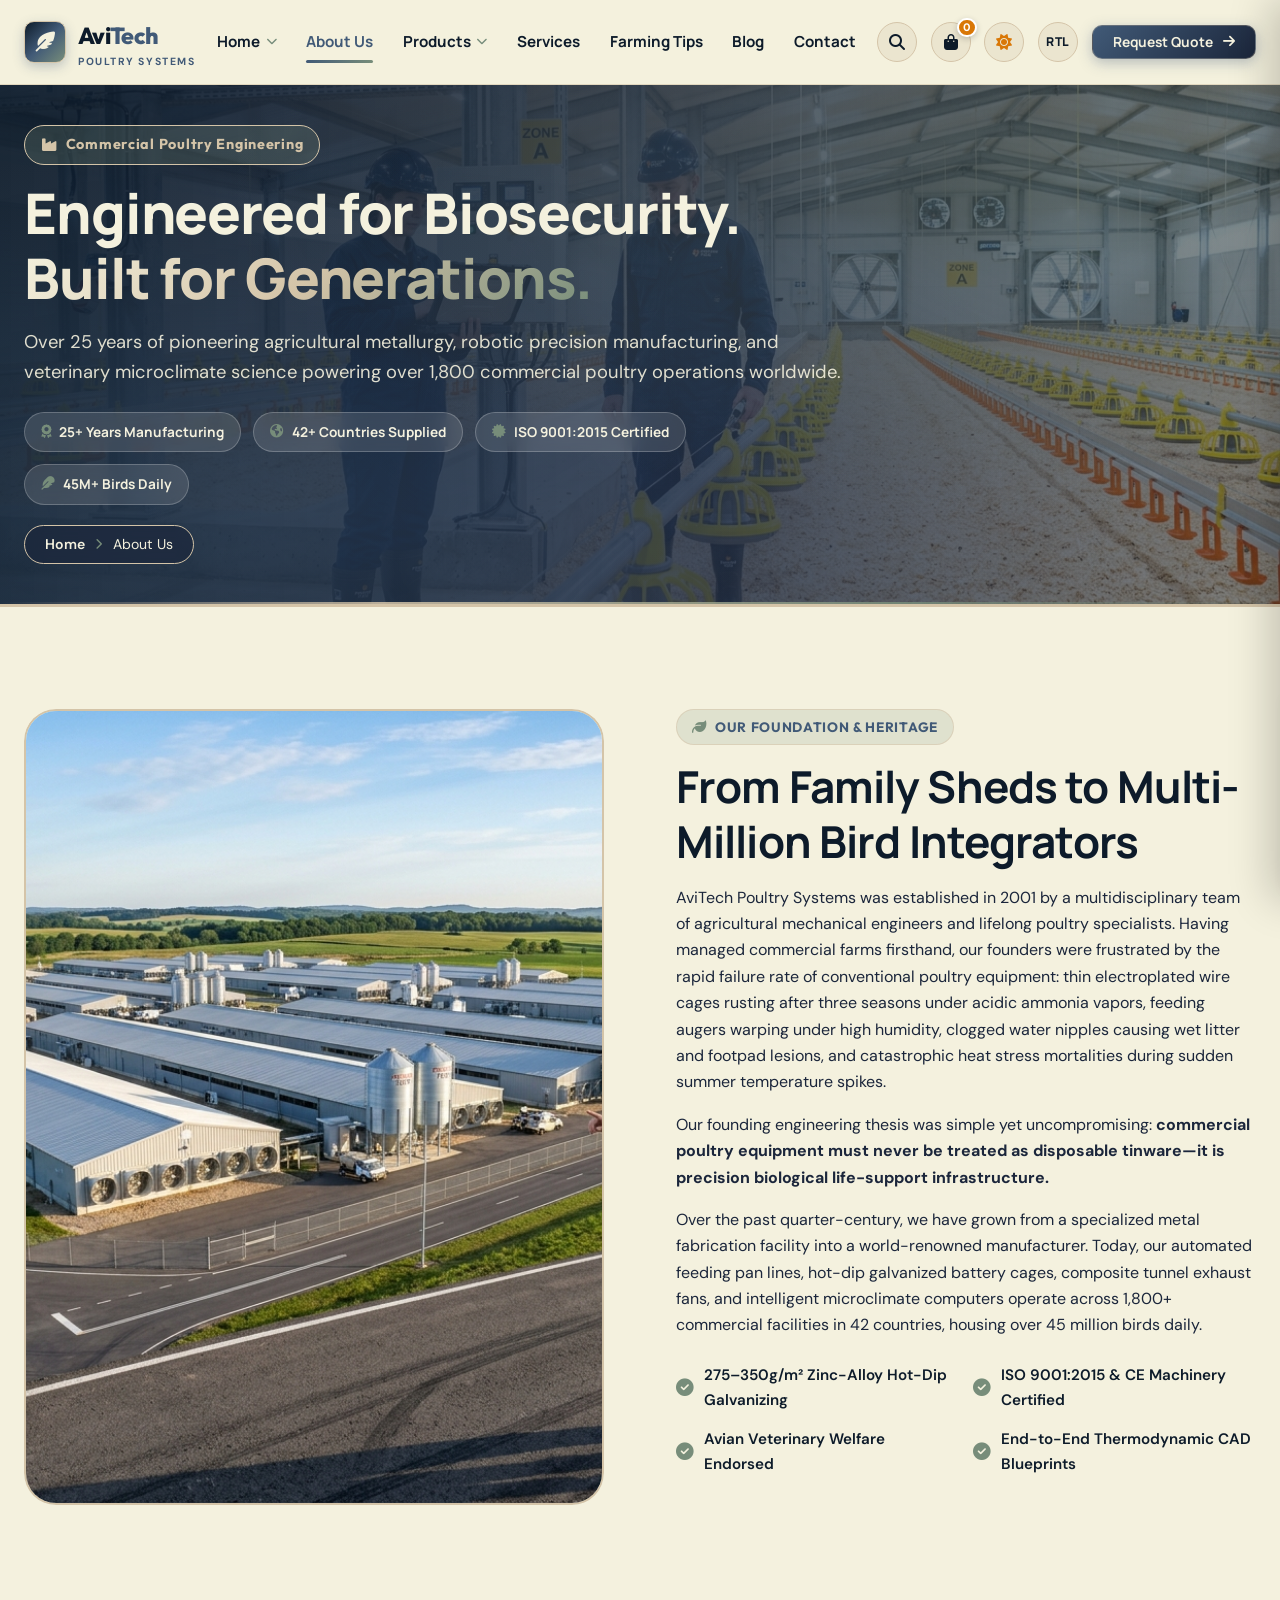
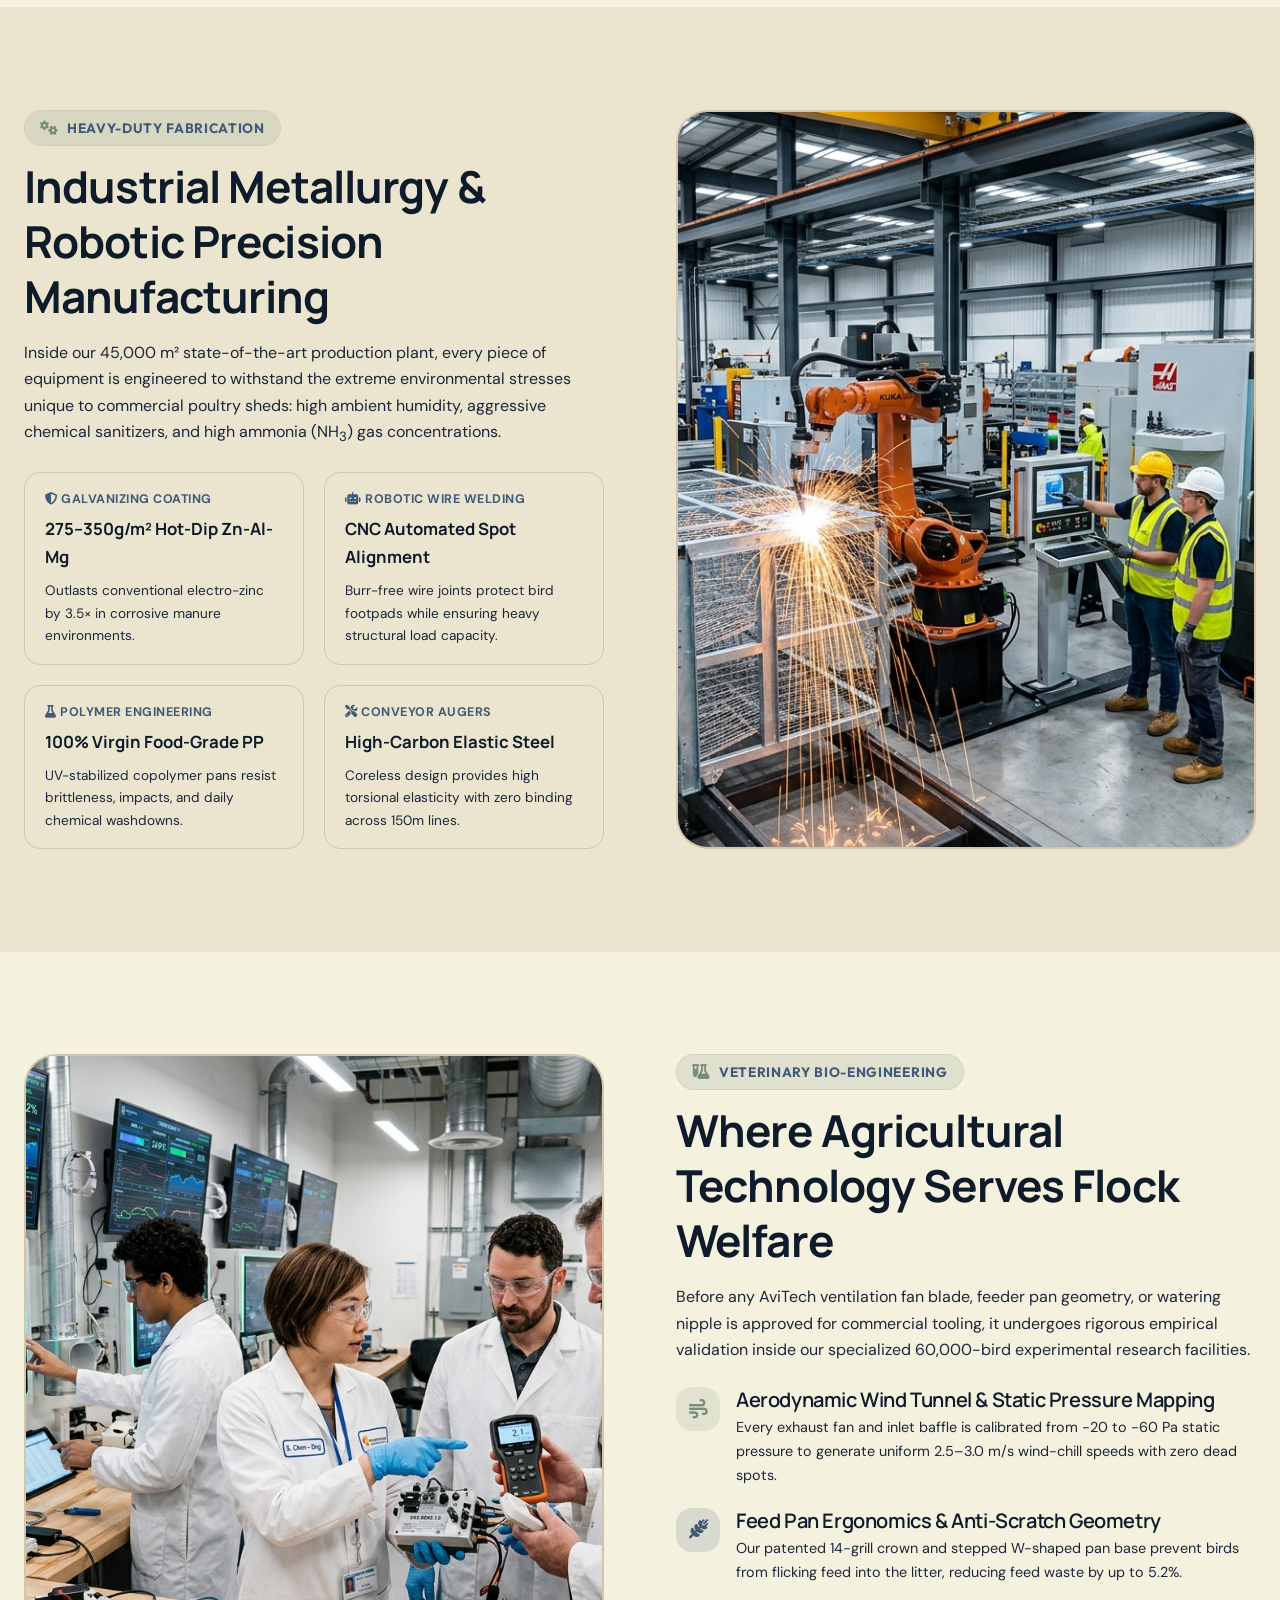
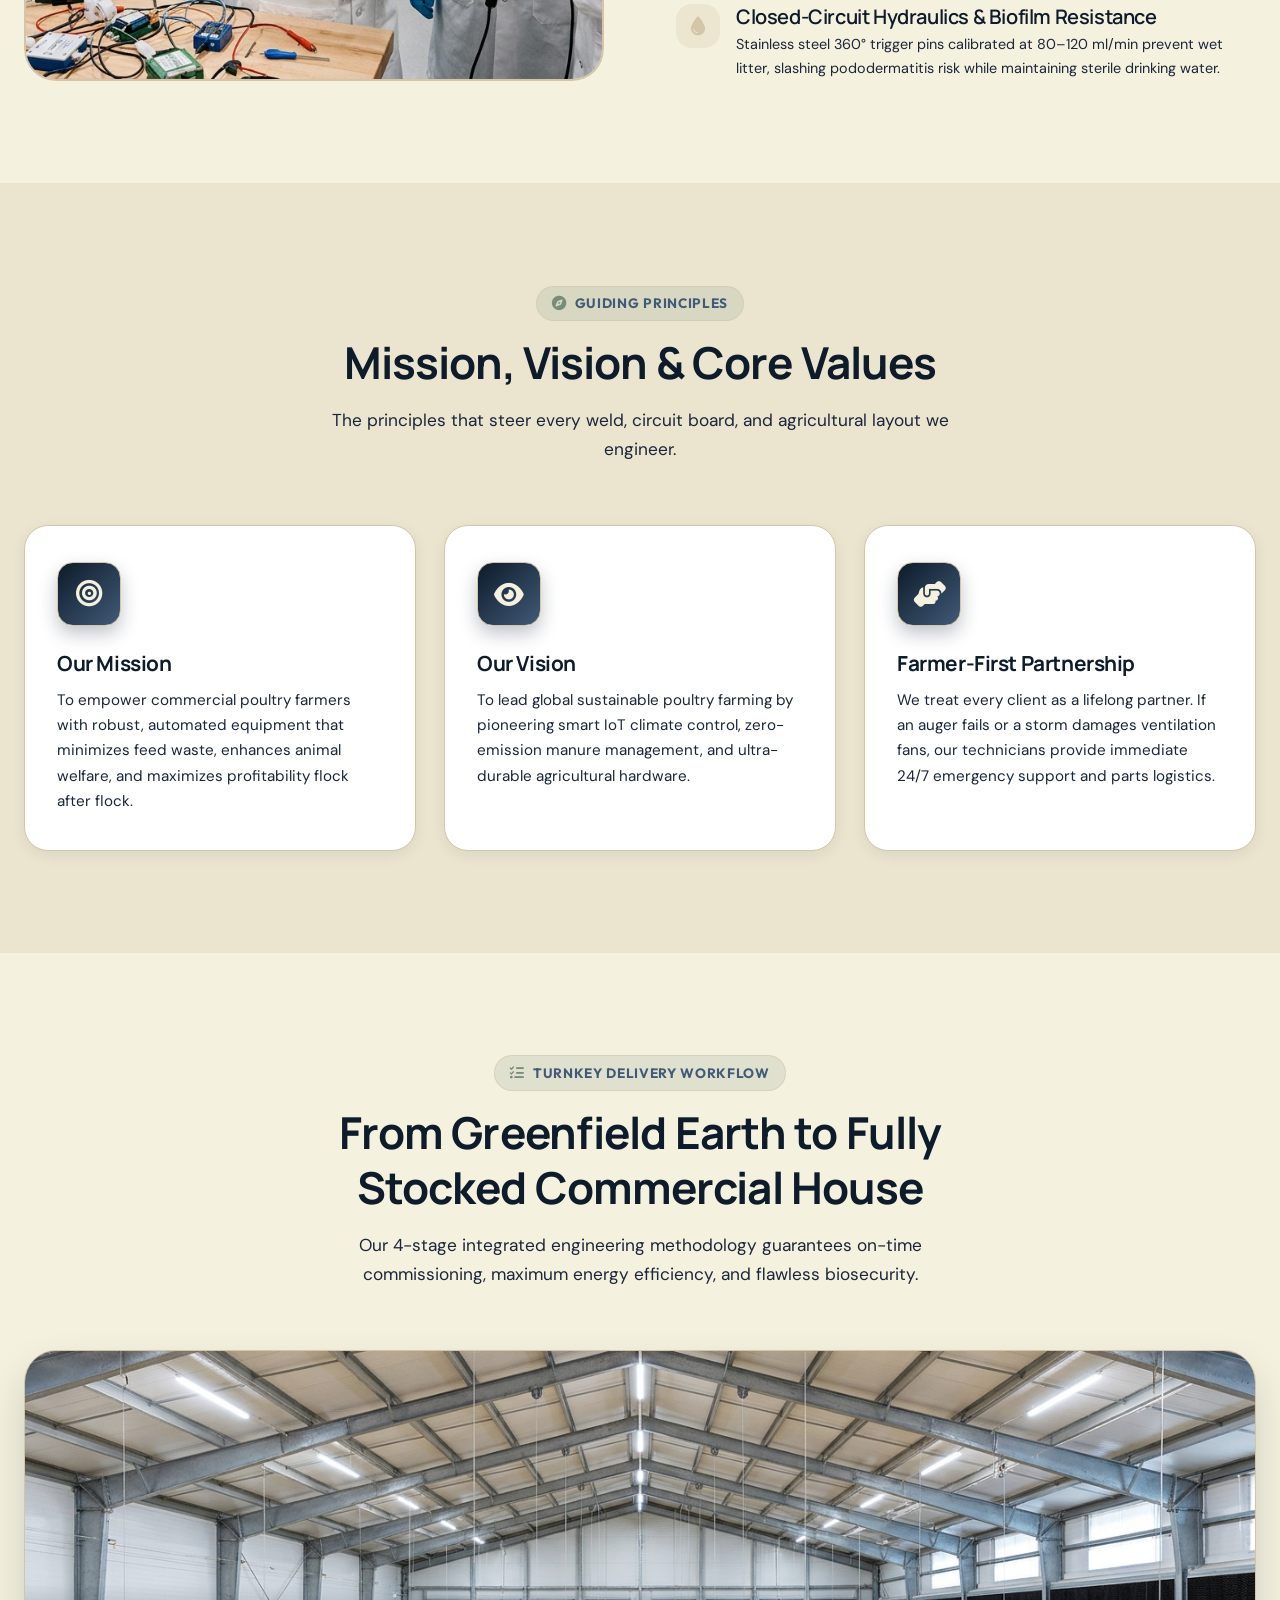
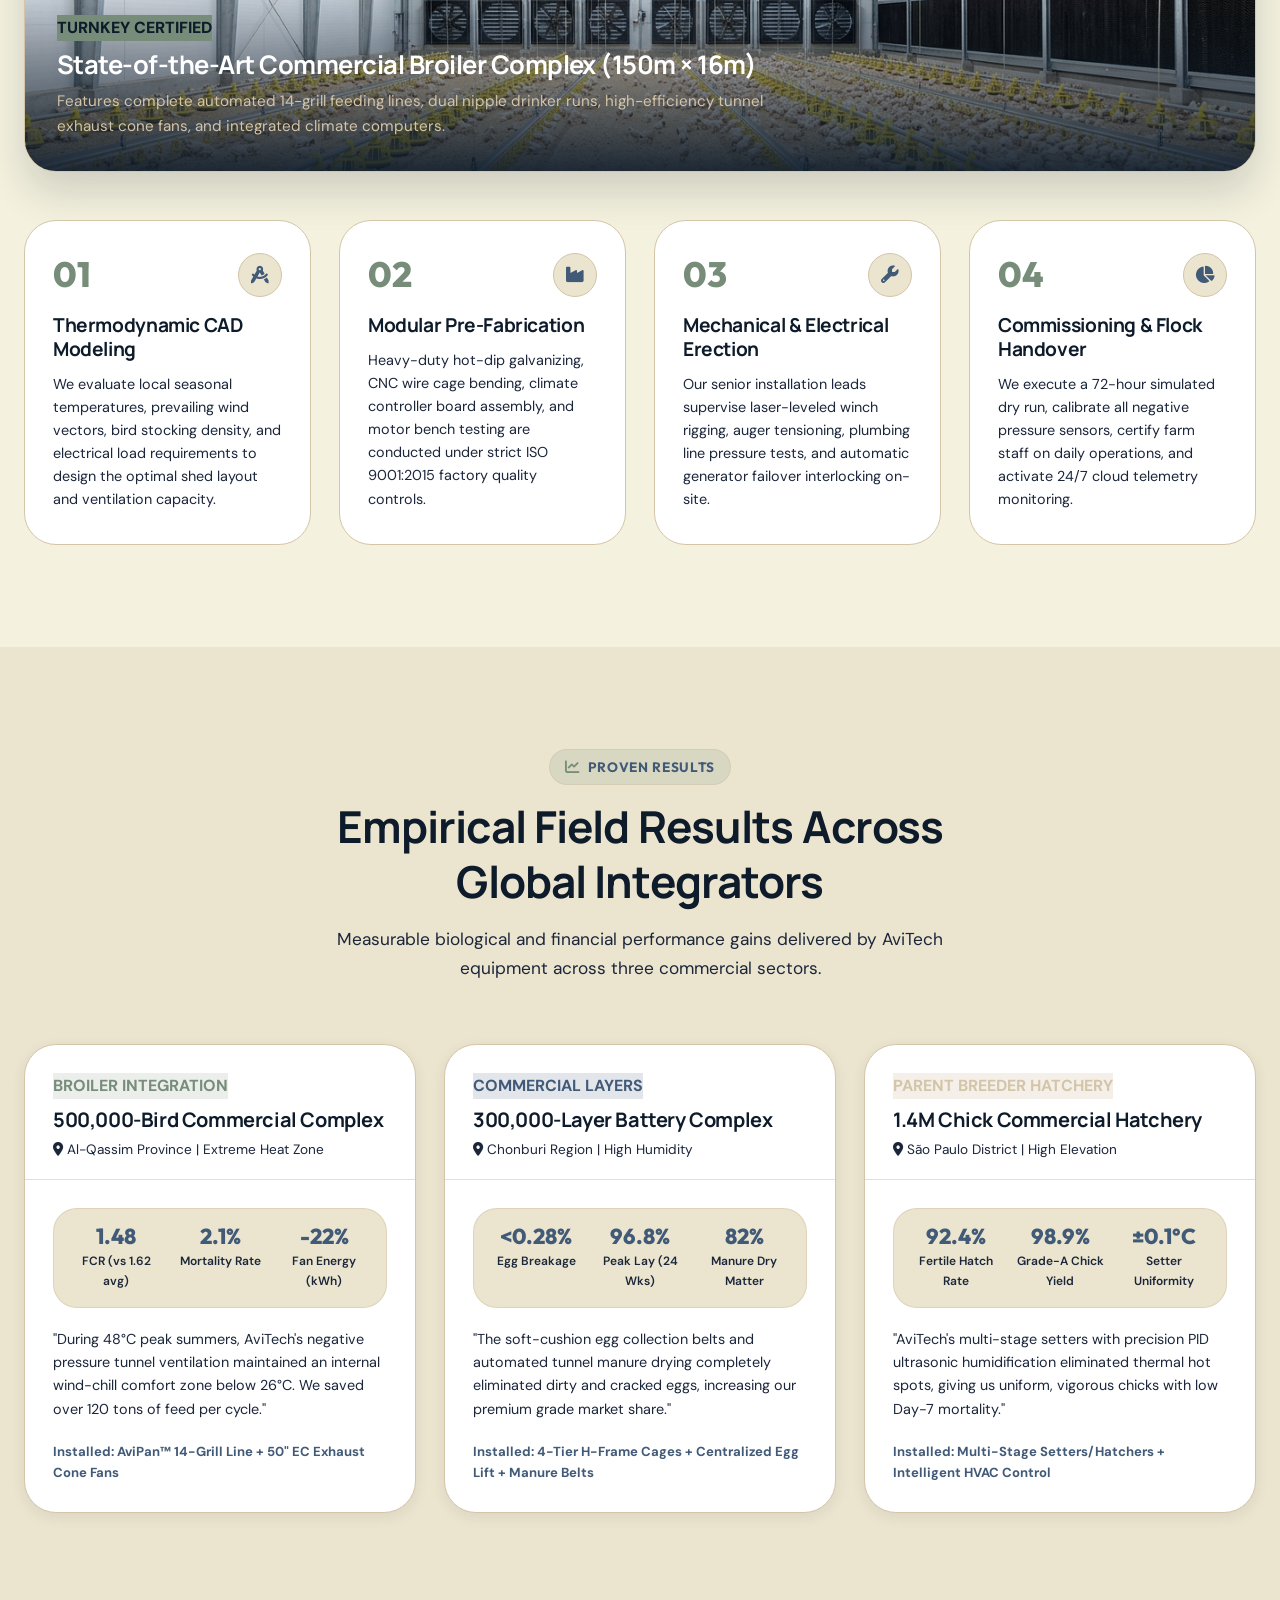
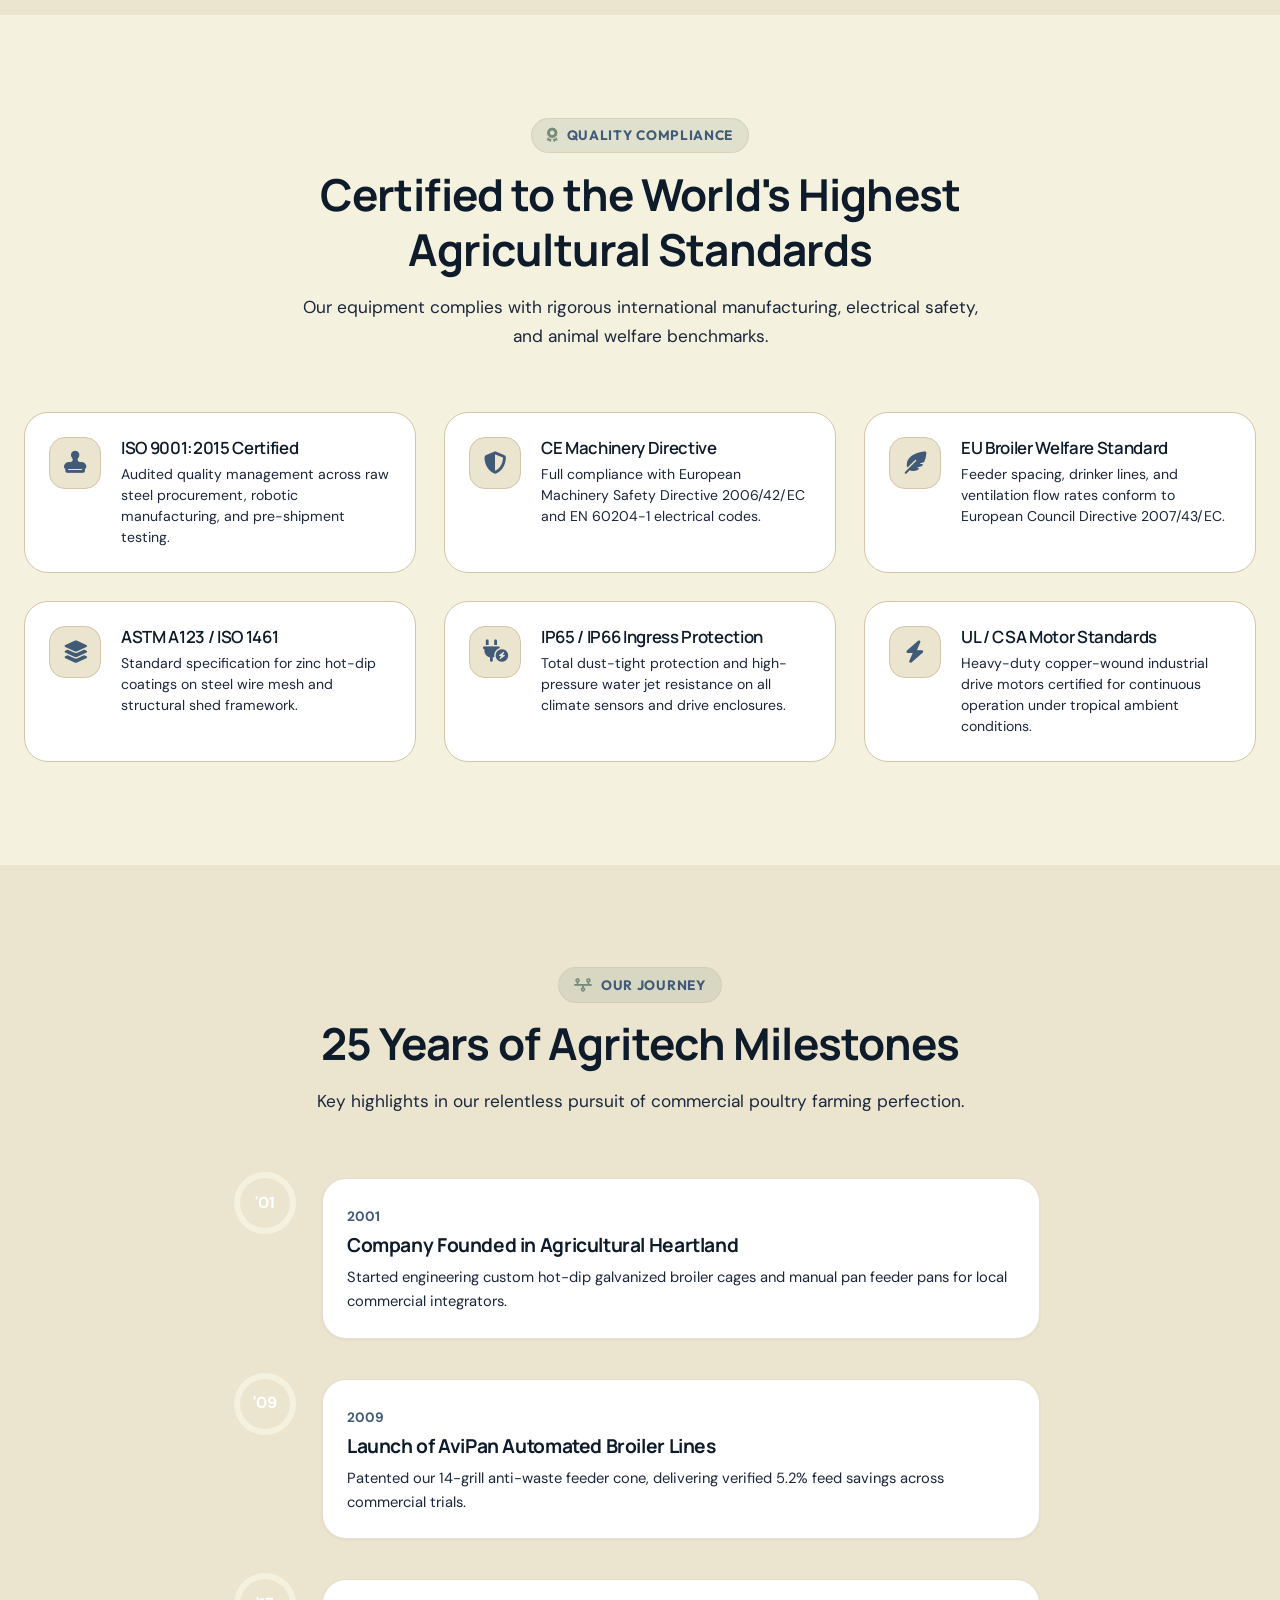
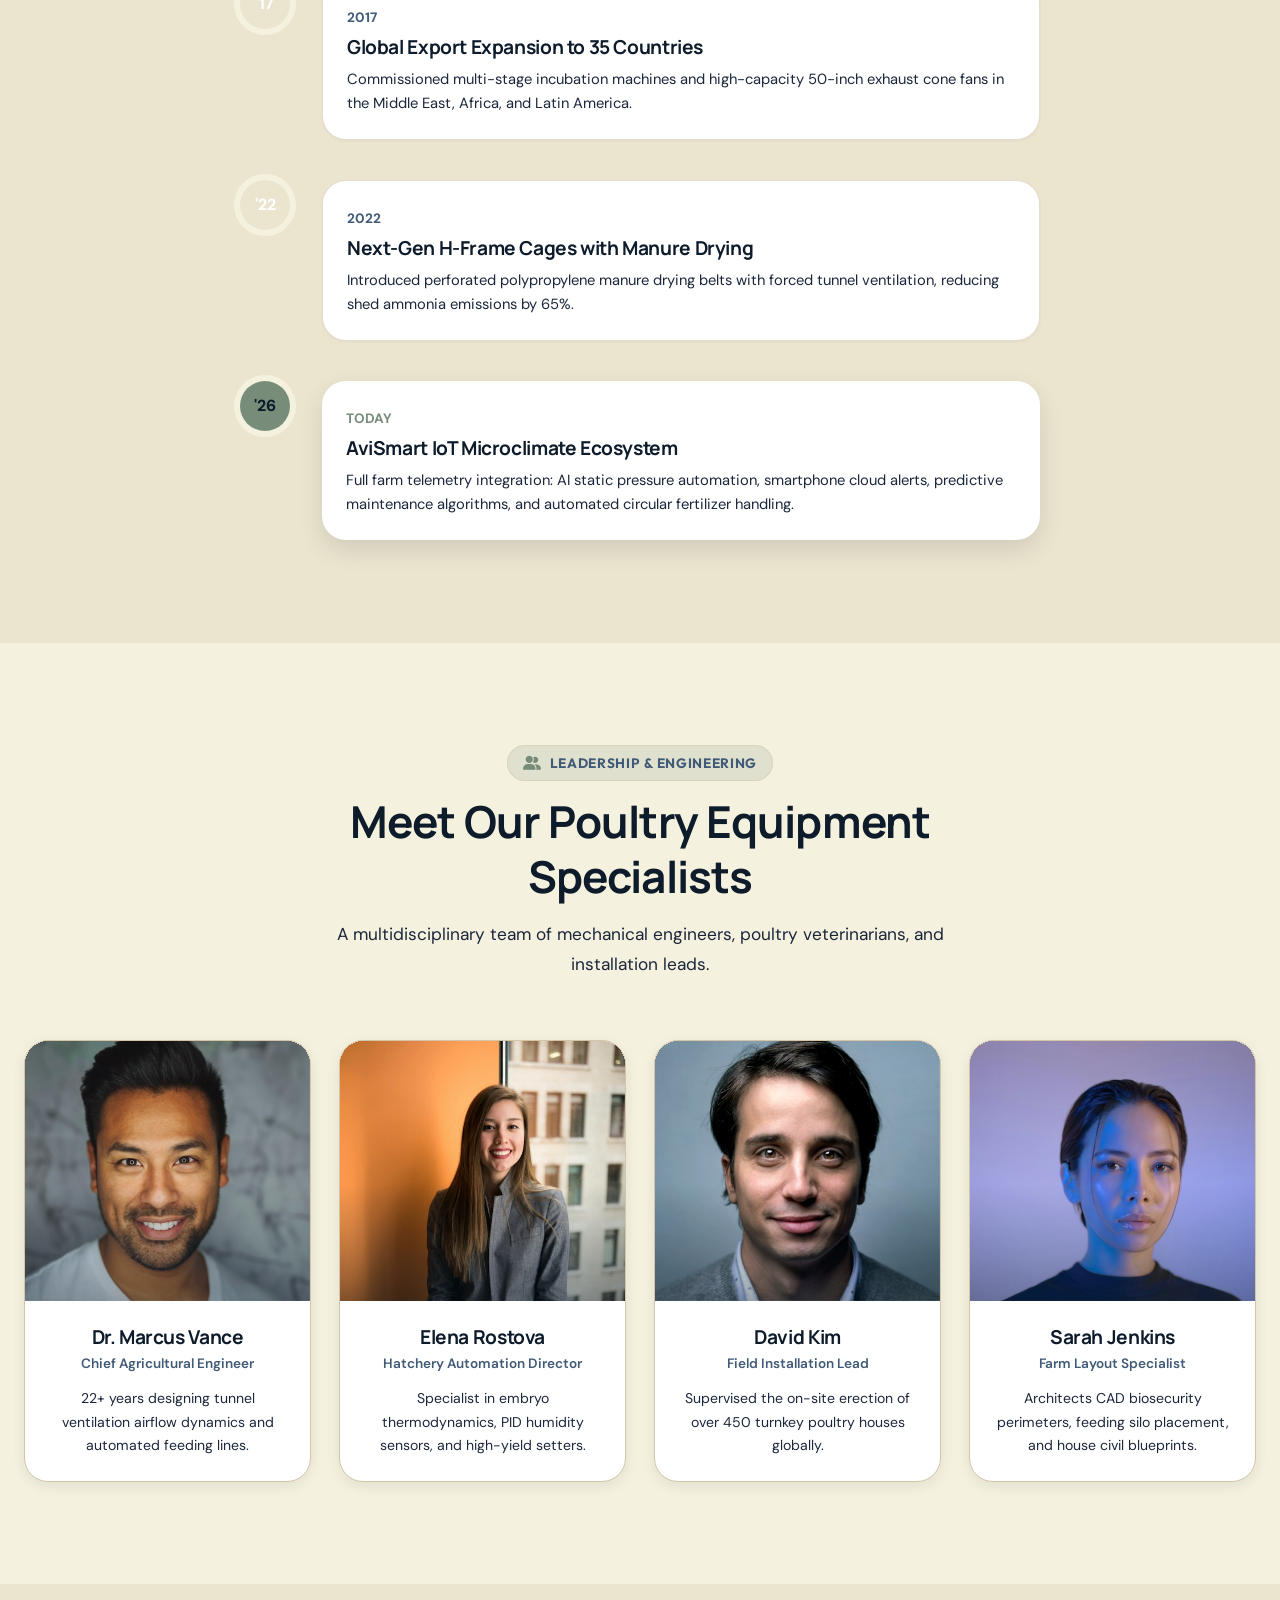
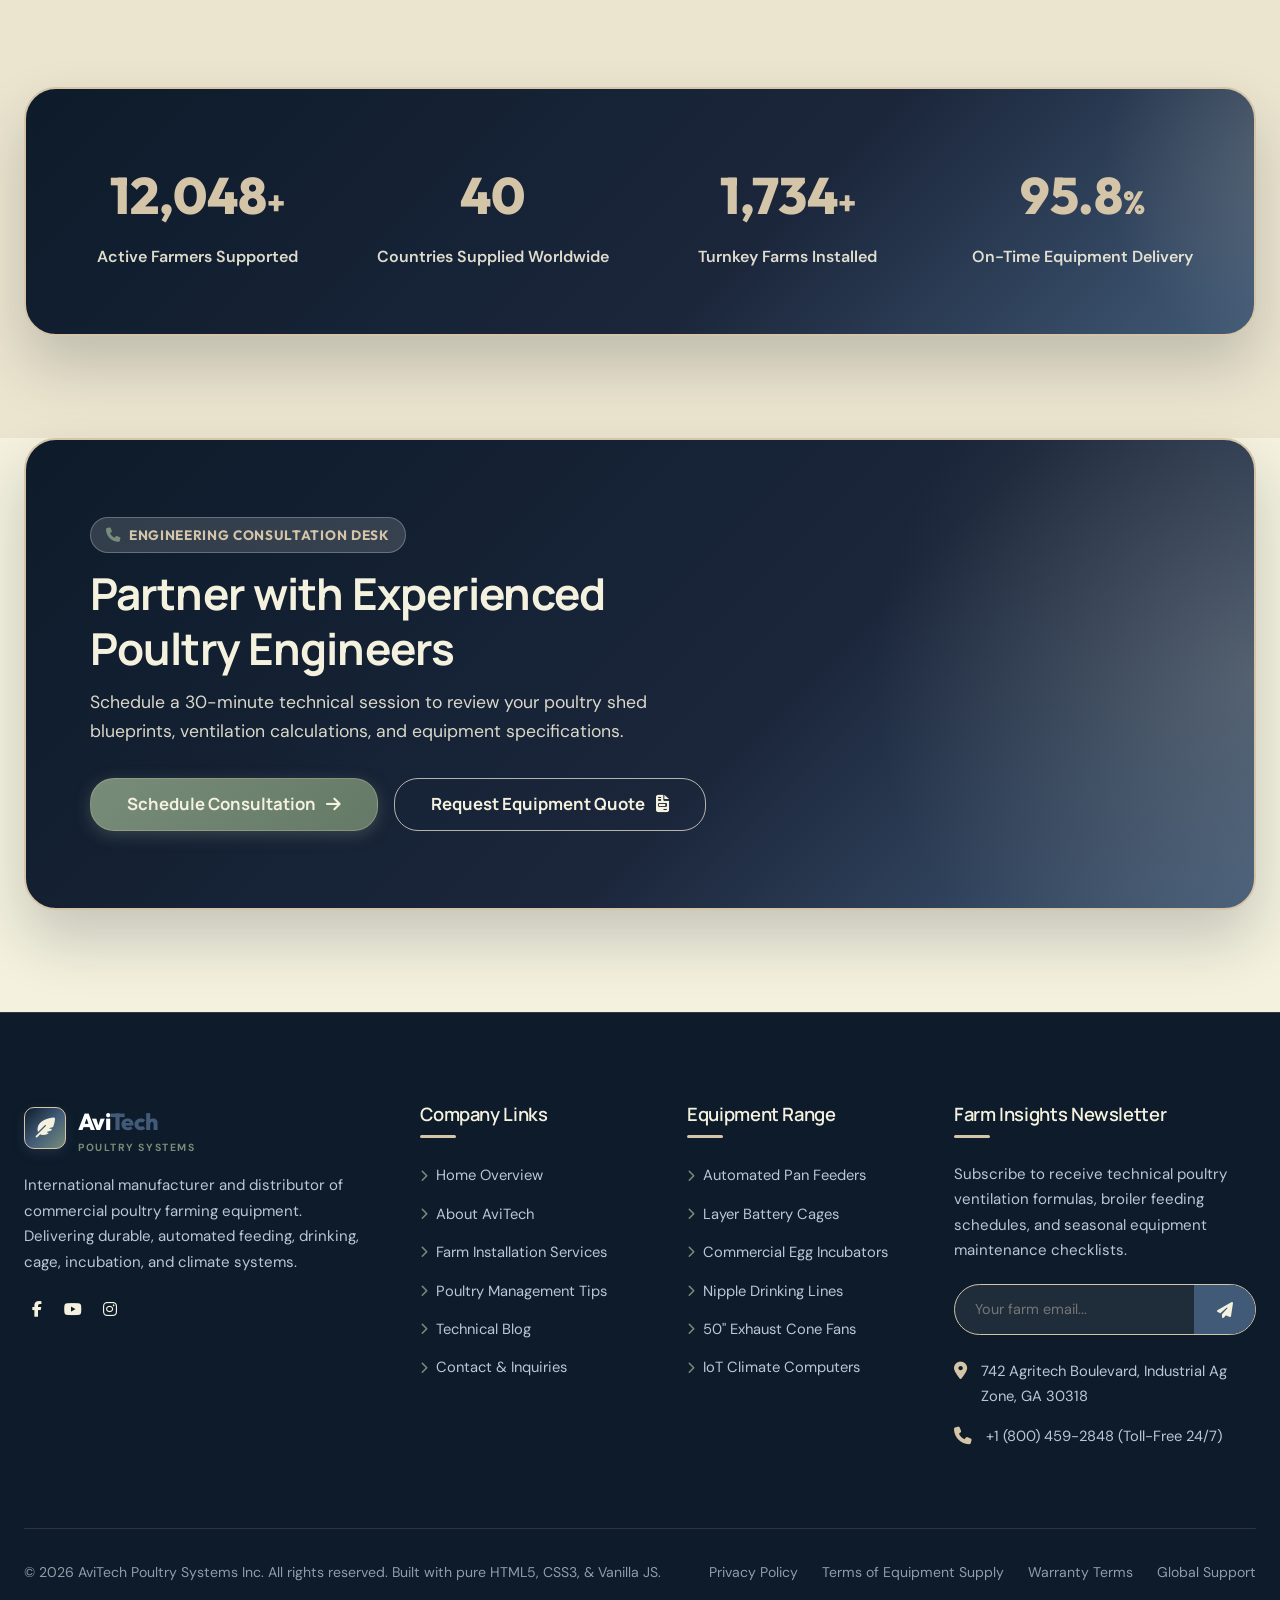
==== commit a5f9d25d: "feat(branding): add high-res multi-platform favicon suite and site webmanifest across all pages" ====
--- a/about.html
+++ b/about.html
@@ -13,6 +13,15 @@
   <meta property="og:description"
     content="Meet the agricultural engineers and poultry specialists manufacturing durable automated equipment for commercial poultry farmers worldwide.">
   <meta property="og:type" content="website">
+
+  <!-- Favicon & App Icons -->
+  <link rel="icon" type="image/svg+xml" href="assets/images/favicon.svg">
+  <link rel="icon" type="image/png" sizes="32x32" href="assets/images/favicon-32x32.png">
+  <link rel="icon" type="image/png" sizes="16x16" href="assets/images/favicon-16x16.png">
+  <link rel="apple-touch-icon" sizes="180x180" href="assets/images/apple-touch-icon.png">
+  <link rel="shortcut icon" href="favicon.ico">
+  <link rel="manifest" href="site.webmanifest">
+  <meta name="theme-color" content="#0D1B2A">
 
   <!-- Google Fonts -->
   <link rel="preconnect" href="https://fonts.googleapis.com">
--- a/assets/css/style.css
+++ b/assets/css/style.css
@@ -189,6 +189,27 @@
   background-color: var(--bg-body);
   overflow-x: hidden;
   transition: background-color var(--transition-normal), color var(--transition-normal);
+}
+
+/* Smooth, Flicker-Free RTL / LTR Direction Transition */
+html.is-switching-dir,
+html.is-switching-dir *,
+html.is-switching-dir *::before,
+html.is-switching-dir *::after {
+  transition: none !important;
+  animation-duration: 0.001ms !important;
+}
+
+html.is-switching-dir body {
+  opacity: 0.94 !important;
+  transition: opacity 0.12s ease !important;
+  pointer-events: none !important;
+}
+
+html.is-switching-dir .mobile-drawer,
+html.is-switching-dir .mobile-nav-drawer,
+html.is-switching-dir .cart-drawer {
+  transition: none !important;
 }
 
 body.drawer-open {
@@ -1014,35 +1035,39 @@
 .mobile-drawer {
   position: fixed;
   top: 0;
-  right: -100%;
+  right: 0;
   width: 320px;
   max-width: 85vw;
   height: 100vh;
   background-color: var(--bg-surface);
   border-inline-start: 1px solid var(--border-medium);
   box-shadow: var(--shadow-xl);
-  z-index: 1040;
+  z-index: 2100;
   padding: 2rem 1.5rem;
   display: flex;
   flex-direction: column;
   overflow-y: auto;
-  transition: right var(--transition-normal);
+  transform: translateX(100%);
+  visibility: hidden;
+  transition: transform var(--transition-normal), visibility var(--transition-normal);
+}
+
+.mobile-drawer.active {
+  transform: translateX(0);
+  visibility: visible;
 }
 
 [dir="rtl"] .mobile-drawer {
   right: auto;
-  left: -100%;
+  left: 0;
+  transform: translateX(-100%);
   border-inline-start: none;
   border-inline-end: 1px solid var(--border-medium);
-  transition: left var(--transition-normal);
-}
-
-.mobile-drawer.active {
-  right: 0;
 }
 
 [dir="rtl"] .mobile-drawer.active {
-  left: 0;
+  transform: translateX(0);
+  visibility: visible;
 }
 
 .drawer-overlay {
@@ -2041,8 +2066,158 @@
 }
 
 /* --------------------------------------------------------------------------
-   12. BLOG CARDS & EDITORIAL PREVIEWS
+   12. BLOG & EDITORIAL LAYOUT SYSTEM
    -------------------------------------------------------------------------- */
+.blog-featured-card {
+  background: var(--bg-surface);
+  border: 1px solid var(--border-medium);
+  border-radius: var(--radius-xl);
+  overflow: hidden;
+  margin-bottom: 3.5rem;
+  box-shadow: var(--shadow-md);
+  transition: transform var(--transition-normal), box-shadow var(--transition-normal);
+}
+
+.blog-featured-card:hover {
+  box-shadow: var(--shadow-xl);
+}
+
+.blog-featured-split {
+  align-items: center;
+  gap: 0;
+}
+
+.blog-featured-img-wrap {
+  height: 380px;
+  overflow: hidden;
+}
+
+.blog-featured-img-wrap img {
+  width: 100%;
+  height: 100%;
+  object-fit: cover;
+  transition: transform 0.65s var(--ease-out-expo);
+}
+
+.blog-featured-card:hover .blog-featured-img-wrap img {
+  transform: scale(1.04);
+}
+
+.blog-featured-content {
+  padding: clamp(2rem, 4vw, 3rem);
+}
+
+.blog-featured-title {
+  font-size: clamp(1.4rem, 2.5vw, 2.1rem);
+  margin-bottom: 1rem;
+  line-height: 1.3;
+}
+
+.blog-featured-title a:hover {
+  color: var(--c-slate-blue);
+}
+
+[data-theme="dark"] .blog-featured-title a:hover {
+  color: var(--c-warm-sand);
+}
+
+.blog-featured-desc {
+  font-size: 0.96rem;
+  line-height: 1.7;
+  color: var(--text-secondary);
+  margin-bottom: 1.5rem;
+}
+
+.blog-featured-footer {
+  display: flex;
+  align-items: center;
+  justify-content: space-between;
+  gap: 1rem;
+}
+
+.blog-author-info {
+  display: flex;
+  align-items: center;
+  gap: 0.75rem;
+}
+
+.blog-author-avatar {
+  width: 44px;
+  height: 44px;
+  border-radius: 50%;
+  object-fit: cover;
+  border: 2px solid var(--c-warm-sand);
+}
+
+.blog-author-name {
+  font-size: 0.95rem;
+  margin: 0;
+}
+
+.blog-author-role {
+  font-size: 0.8rem;
+  color: var(--text-muted);
+}
+
+.blog-layout-grid {
+  display: grid;
+  grid-template-columns: 2.2fr 1fr;
+  gap: clamp(2rem, 4vw, 3.5rem);
+  align-items: start;
+}
+
+.blog-details-layout {
+  grid-template-columns: 2.3fr 1fr;
+  gap: clamp(2rem, 5vw, 4rem);
+}
+
+.blog-articles-grid {
+  gap: 1.75rem;
+  scroll-margin-top: 100px;
+}
+
+.blog-sidebar {
+  display: flex;
+  flex-direction: column;
+  gap: 2rem;
+}
+
+.blog-widget {
+  background: var(--bg-surface);
+  padding: 1.75rem;
+  border-radius: var(--radius-lg);
+  border: 1px solid var(--border-light);
+  box-shadow: var(--shadow-xs);
+}
+
+.article-cover-wrap {
+  border-radius: var(--radius-xl);
+  overflow: hidden;
+  height: 420px;
+  margin-bottom: 2.5rem;
+  box-shadow: var(--shadow-md);
+}
+
+.article-cover-wrap img {
+  width: 100%;
+  height: 100%;
+  object-fit: cover;
+}
+
+.article-toc {
+  background: var(--bg-surface-secondary);
+  border: 1px solid var(--border-light);
+  border-radius: var(--radius-lg);
+  padding: 1.5rem 2rem;
+  margin-bottom: 2.5rem;
+}
+
+.article-main-content {
+  font-size: 1.05rem;
+  line-height: 1.8;
+  color: var(--text-main);
+}
+
 .blog-card {
   background-color: var(--bg-surface);
   border: 1px solid var(--border-medium);
--- a/assets/css/animations.css
+++ b/assets/css/animations.css
@@ -257,13 +257,13 @@
   will-change: opacity, transform;
 }
 
-[dir="rtl"] .reveal-left {
+[dir="rtl"] .reveal-left:not(.active) {
   transform: translateX(35px) translateZ(0);
 }
 
 .reveal-left.active {
   opacity: 1;
-  transform: translateX(0) translateZ(0);
+  transform: translateZ(0) !important;
 }
 
 .reveal-right {
@@ -274,13 +274,23 @@
   will-change: opacity, transform;
 }
 
-[dir="rtl"] .reveal-right {
+[dir="rtl"] .reveal-right:not(.active) {
   transform: translateX(-35px) translateZ(0);
 }
 
 .reveal-right.active {
   opacity: 1;
-  transform: translateX(0) translateZ(0);
+  transform: translateZ(0) !important;
+}
+
+.reveal.active,
+.reveal-up.active,
+.reveal-down.active,
+.reveal-left.active,
+.reveal-right.active,
+.reveal-zoom.active {
+  opacity: 1 !important;
+  transform: translateZ(0) !important;
 }
 
 /* Mobile-adapted scroll reveal: softens horizontal shifts into vertical rises to prevent mobile overflow */
@@ -490,25 +500,25 @@
    -------------------------------------------------------------------------- */
 @media (max-width: 768px) {
   /* Reduce travel distance on mobile to eliminate any risk of overflow */
-  .reveal,
-  .reveal-up,
-  .reveal-down {
+  .reveal:not(.active),
+  .reveal-up:not(.active),
+  .reveal-down:not(.active) {
     transform: translateY(20px) translateZ(0);
   }
 
-  .reveal-left {
+  .reveal-left:not(.active) {
     transform: translateX(-20px) translateZ(0);
   }
 
-  [dir="rtl"] .reveal-left {
+  [dir="rtl"] .reveal-left:not(.active) {
     transform: translateX(20px) translateZ(0);
   }
 
-  .reveal-right {
+  .reveal-right:not(.active) {
     transform: translateX(20px) translateZ(0);
   }
 
-  [dir="rtl"] .reveal-right {
+  [dir="rtl"] .reveal-right:not(.active) {
     transform: translateX(-20px) translateZ(0);
   }
 
--- a/assets/css/responsive.css
+++ b/assets/css/responsive.css
@@ -161,7 +161,9 @@
   .header-actions .d-lg-inline-flex,
   .nav-actions .btn,
   .header-actions .btn,
-  .header-actions [data-open-quote] {
+  .header-actions [data-open-quote],
+  .header-actions .rtl-toggle-btn,
+  .nav-actions .rtl-toggle-btn {
     display: none !important;
   }
 
@@ -194,7 +196,9 @@
   .header-actions .d-lg-inline-flex,
   .nav-actions .btn,
   .header-actions .btn,
-  .header-actions [data-open-quote] {
+  .header-actions [data-open-quote],
+  .header-actions .rtl-toggle-btn,
+  .nav-actions .rtl-toggle-btn {
     display: none !important;
   }
   
@@ -211,6 +215,12 @@
   .catalog-layout,
   .bovi-catalog-layout {
     grid-template-columns: 1fr;
+  }
+
+  .blog-layout-grid,
+  .blog-details-layout {
+    grid-template-columns: 1fr !important;
+    gap: 2.5rem !important;
   }
   
   .catalog-sidebar,
@@ -242,6 +252,13 @@
 @media (max-width: 767px) {
   :root {
     --header-height: 64px;
+  }
+
+  /* Inspect Mode / Mobile Navigation Bar: Hide RTL/LTR button from top bar */
+  .header-actions .rtl-toggle-btn,
+  .nav-actions .rtl-toggle-btn,
+  .control-btn.rtl-toggle-btn {
+    display: none !important;
   }
 
   html,
@@ -468,13 +485,130 @@
     justify-content: center !important;
   }
 
-  .service-card,
+  .service-card {
+    padding: 1.35rem !important;
+  }
+
+  /* Blog & Editorial Alignment in Inspect / Mobile Mode */
+  .blog-layout-grid,
+  .blog-details-layout {
+    grid-template-columns: 1fr !important;
+    gap: 2.25rem !important;
+  }
+
+  .blog-articles-grid,
+  #blog-articles-grid {
+    grid-template-columns: 1fr !important;
+    gap: 1.35rem !important;
+  }
+
+  .blog-featured-card {
+    margin-bottom: 2.25rem !important;
+    border-radius: var(--radius-lg, 16px) !important;
+  }
+
+  .blog-featured-split {
+    grid-template-columns: 1fr !important;
+  }
+
+  .blog-featured-img-wrap {
+    height: 220px !important;
+    width: 100% !important;
+  }
+
+  .blog-featured-content {
+    padding: 1.35rem 1.15rem !important;
+  }
+
+  .blog-featured-title {
+    font-size: clamp(1.2rem, 4.5vw, 1.5rem) !important;
+    line-height: 1.3 !important;
+    margin-bottom: 0.65rem !important;
+  }
+
+  .blog-featured-desc {
+    font-size: 0.88rem !important;
+    line-height: 1.6 !important;
+    margin-bottom: 1.25rem !important;
+  }
+
+  .blog-featured-footer {
+    flex-direction: column !important;
+    align-items: stretch !important;
+    gap: 1rem !important;
+  }
+
+  .blog-featured-footer .btn {
+    width: 100% !important;
+    min-height: 44px !important;
+    justify-content: center !important;
+  }
+
   .blog-card {
-    padding: 1.35rem !important;
-  }
-
-  .blog-card-thumb {
-    height: 200px !important;
+    width: 100% !important;
+    max-width: 100% !important;
+    padding: 0 !important;
+    border-radius: var(--radius-md, 12px) !important;
+    overflow: hidden !important;
+  }
+
+  .blog-img-box {
+    height: 190px !important;
+    width: 100% !important;
+  }
+
+  .blog-body {
+    padding: 1.25rem 1.15rem !important;
+  }
+
+  .blog-title {
+    font-size: 1.12rem !important;
+    line-height: 1.35 !important;
+    margin-bottom: 0.5rem !important;
+  }
+
+  .blog-snippet {
+    font-size: 0.88rem !important;
+    line-height: 1.55 !important;
+    margin-bottom: 1rem !important;
+  }
+
+  .blog-sidebar {
+    gap: 1.35rem !important;
+    width: 100% !important;
+  }
+
+  .blog-widget {
+    padding: 1.25rem !important;
+    border-radius: var(--radius-md, 12px) !important;
+  }
+
+  .blog-pagination {
+    margin-top: 2rem !important;
+    gap: 0.4rem !important;
+  }
+
+  .blog-page-btn {
+    width: 38px !important;
+    height: 38px !important;
+    font-size: 0.85rem !important;
+  }
+
+  /* Single Article Details on Mobile */
+  .article-cover-wrap {
+    height: 220px !important;
+    margin-bottom: 1.5rem !important;
+    border-radius: var(--radius-lg, 16px) !important;
+  }
+
+  .article-toc {
+    padding: 1.25rem 1rem !important;
+    margin-bottom: 1.5rem !important;
+  }
+
+  .article-callout {
+    padding: 1.25rem 1rem !important;
+    margin-block: 1.5rem !important;
   }
 
   /* Testimonials Single-Card Mobile Snap Slider */
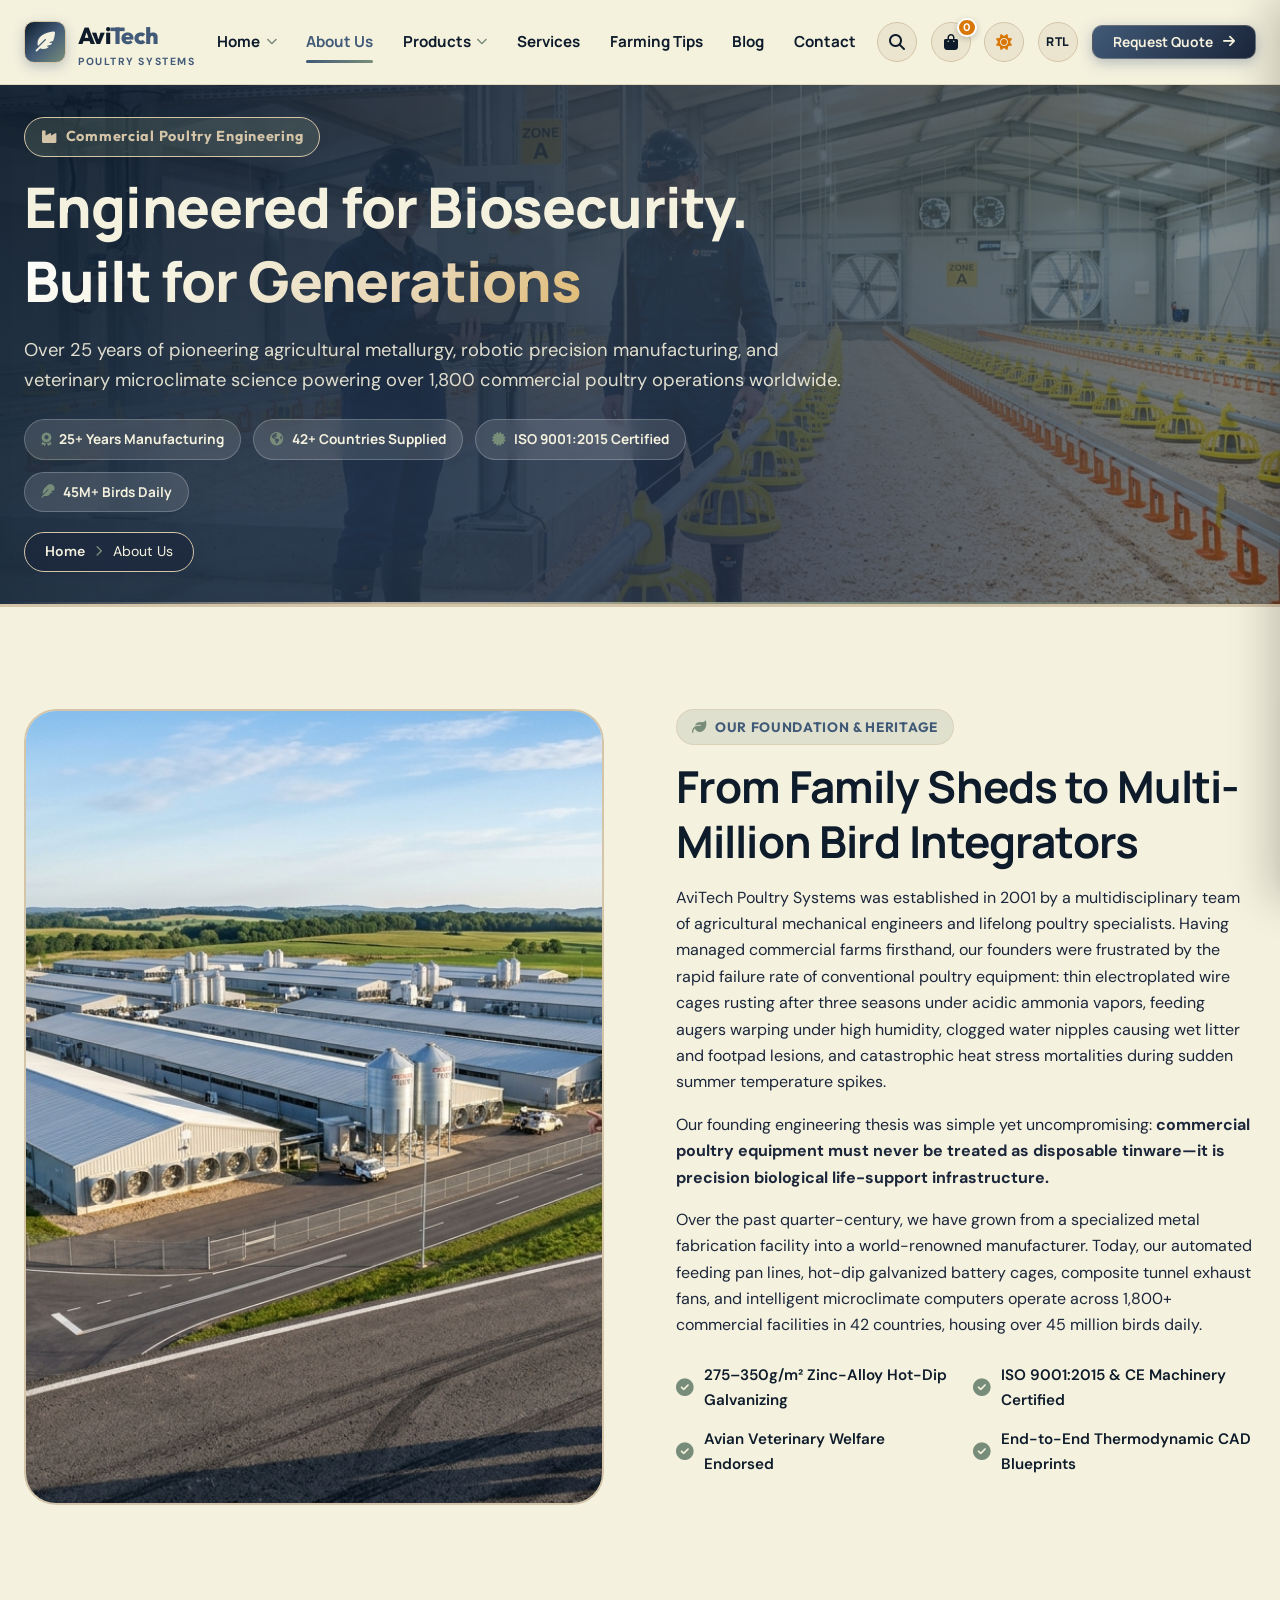
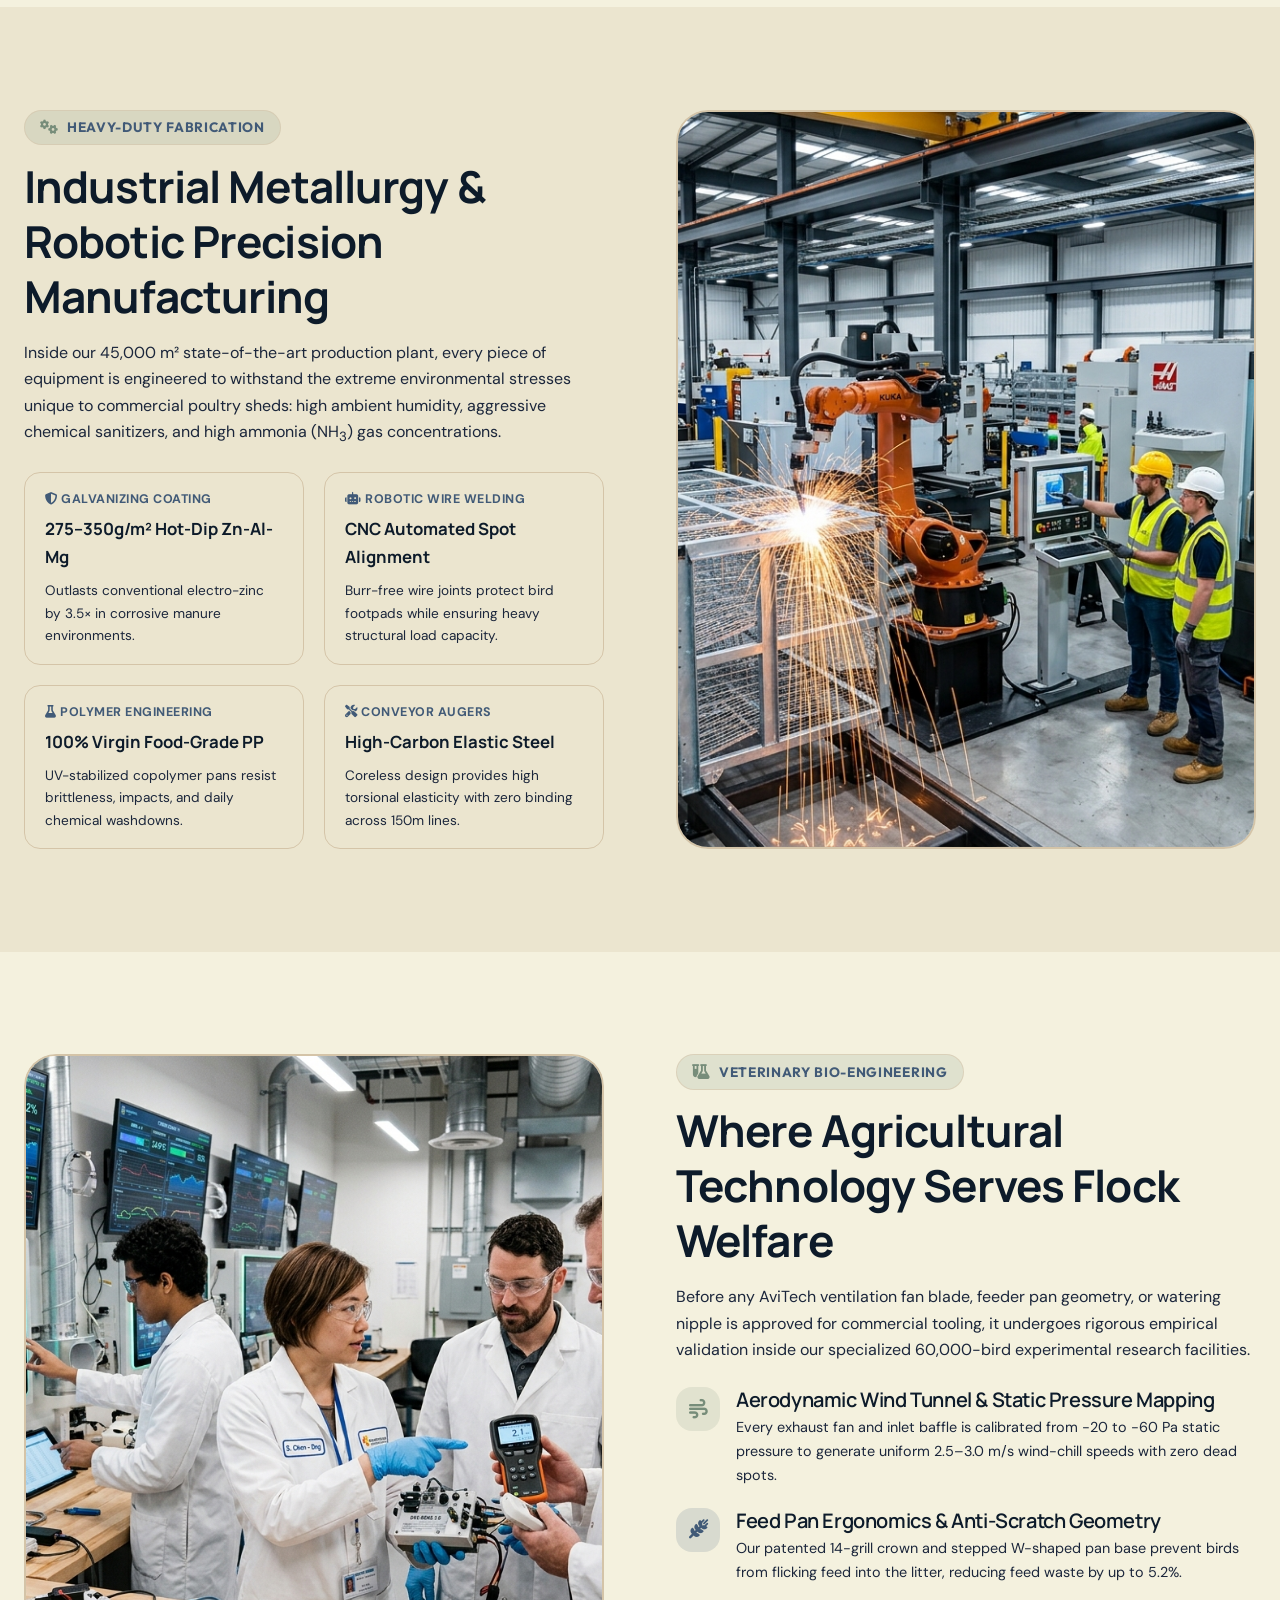
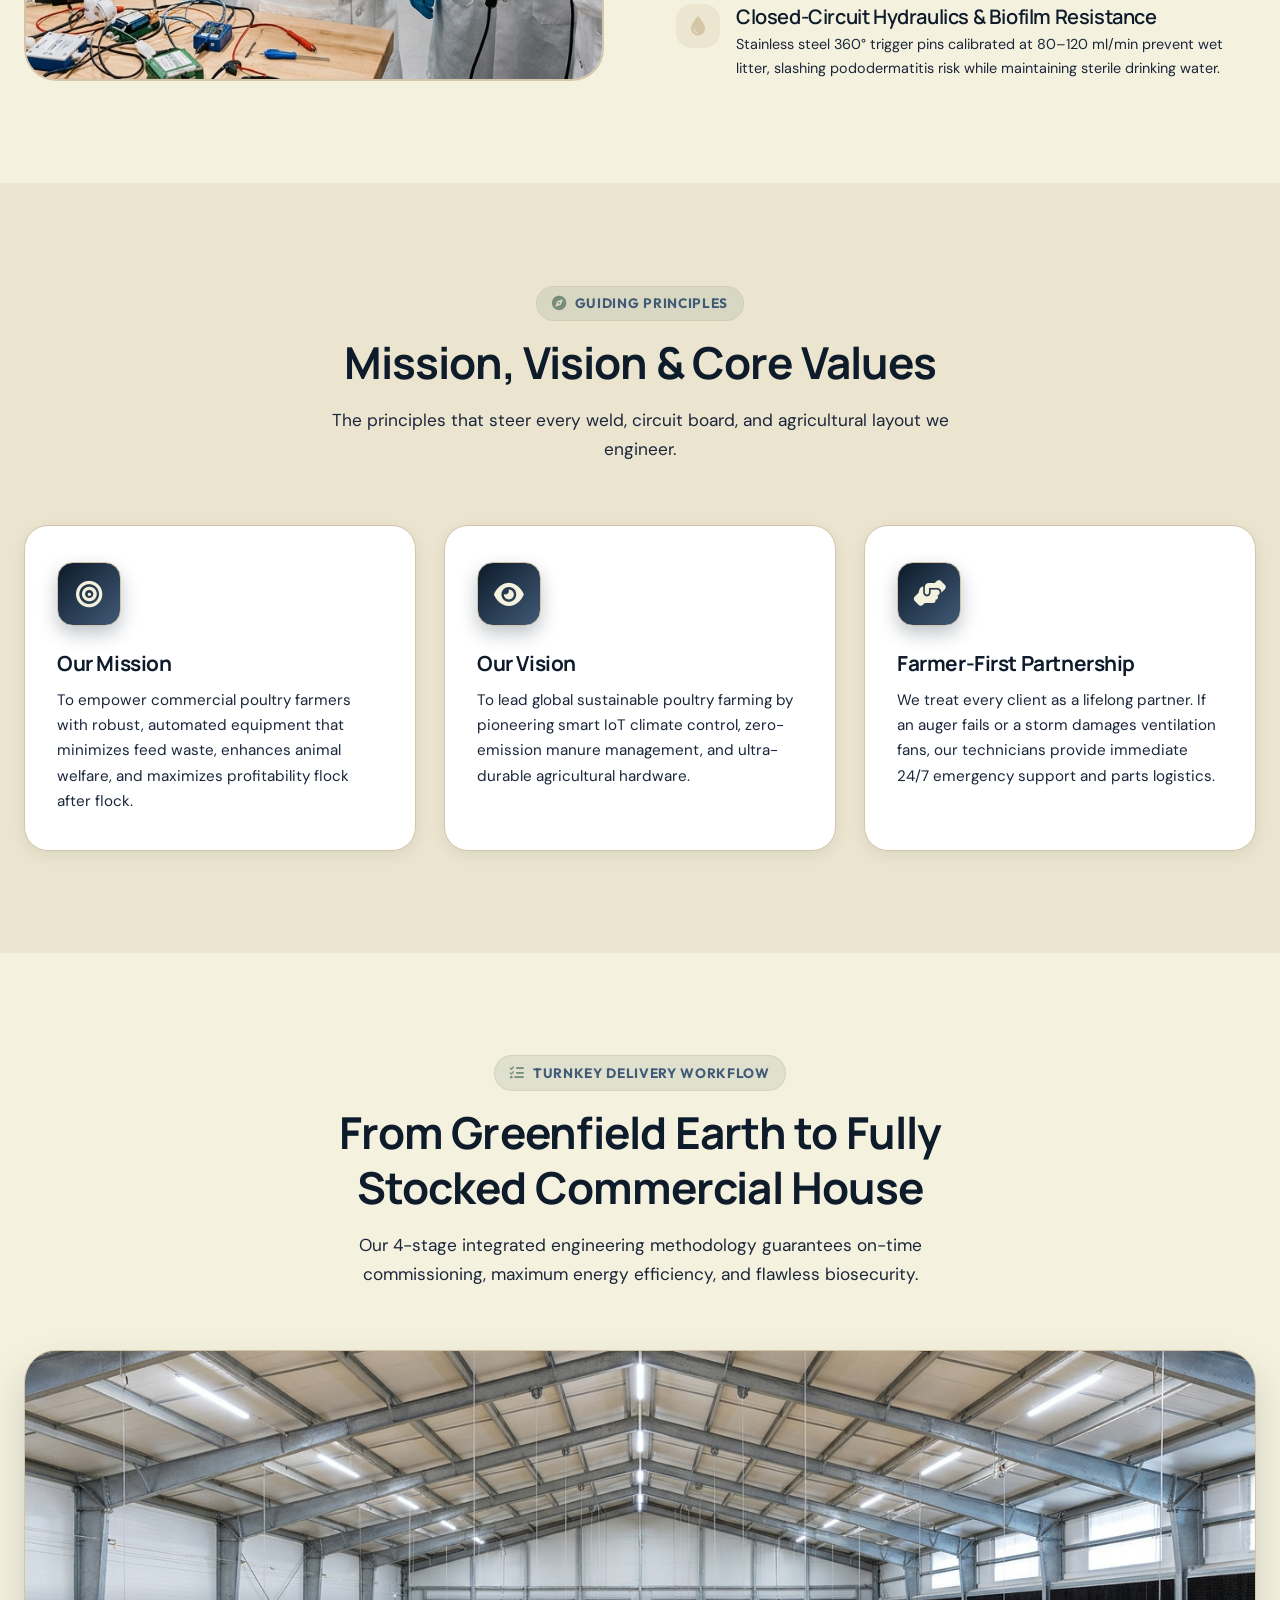
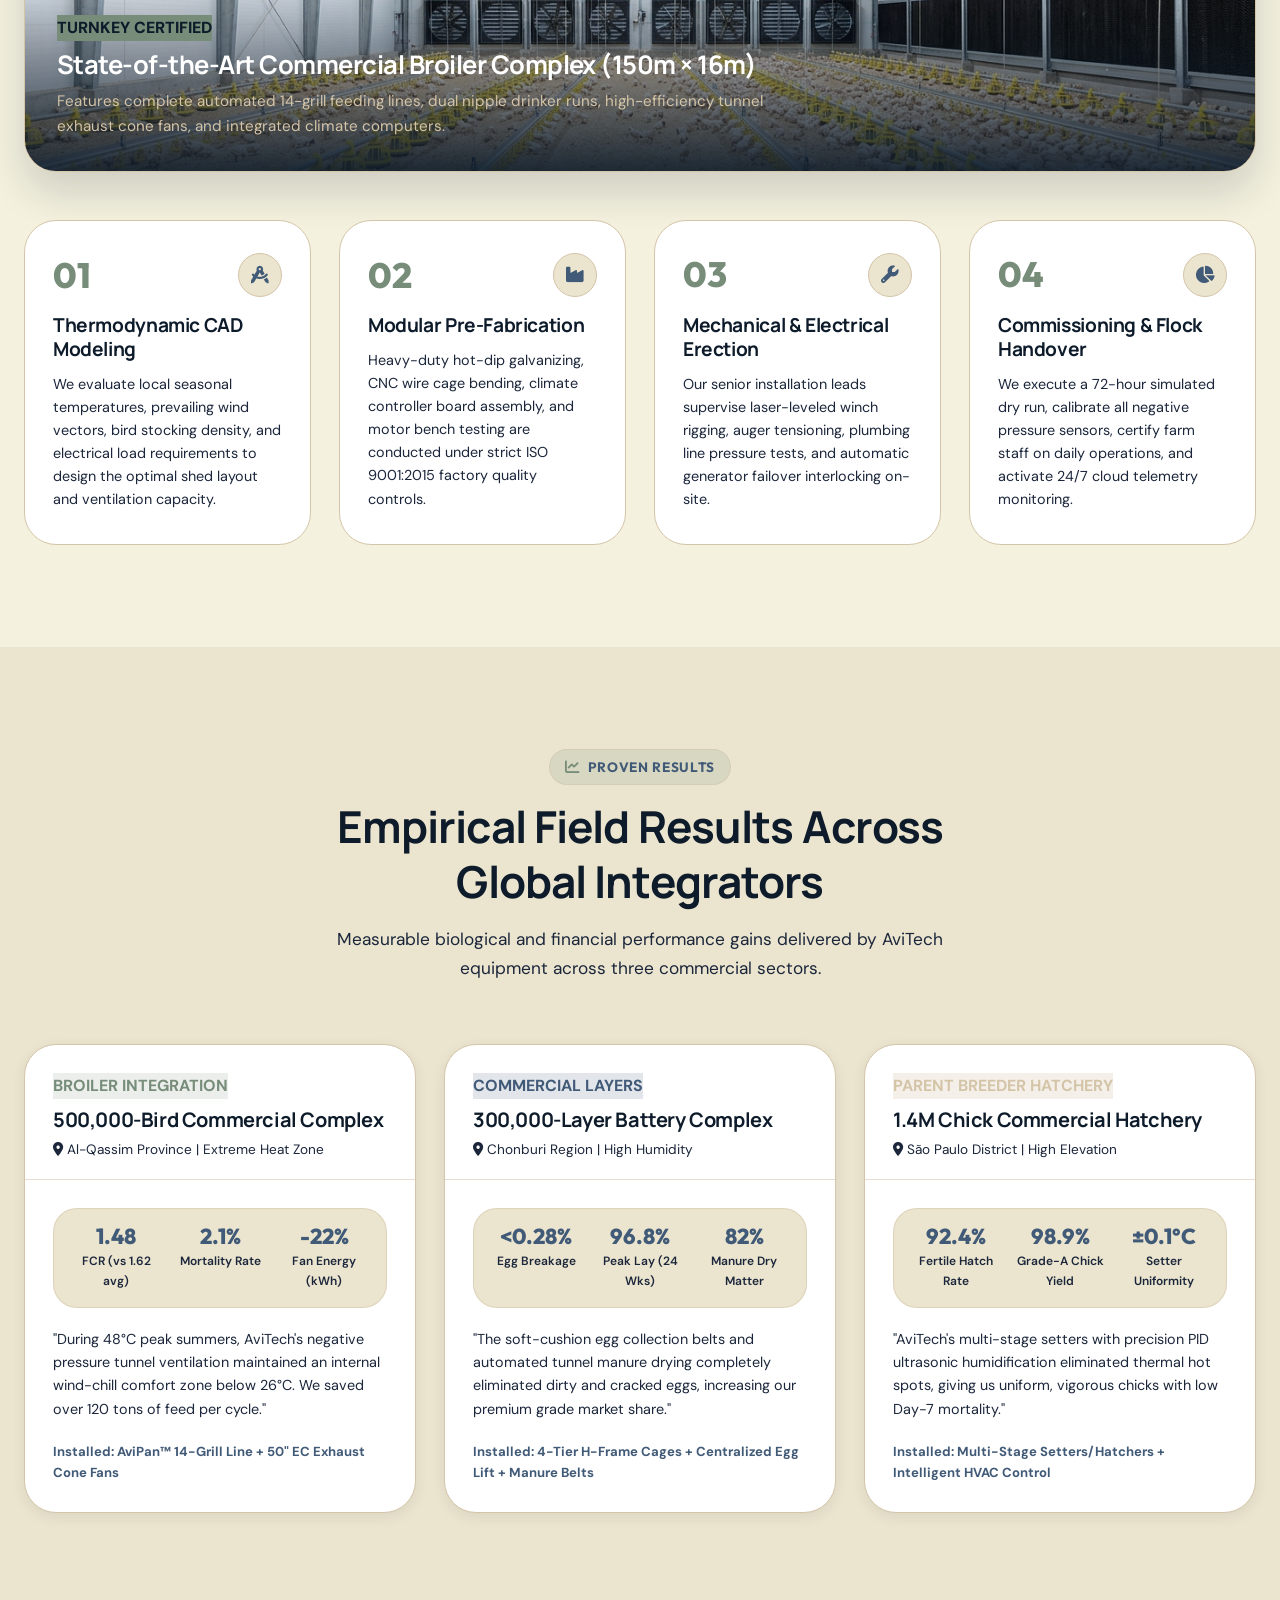
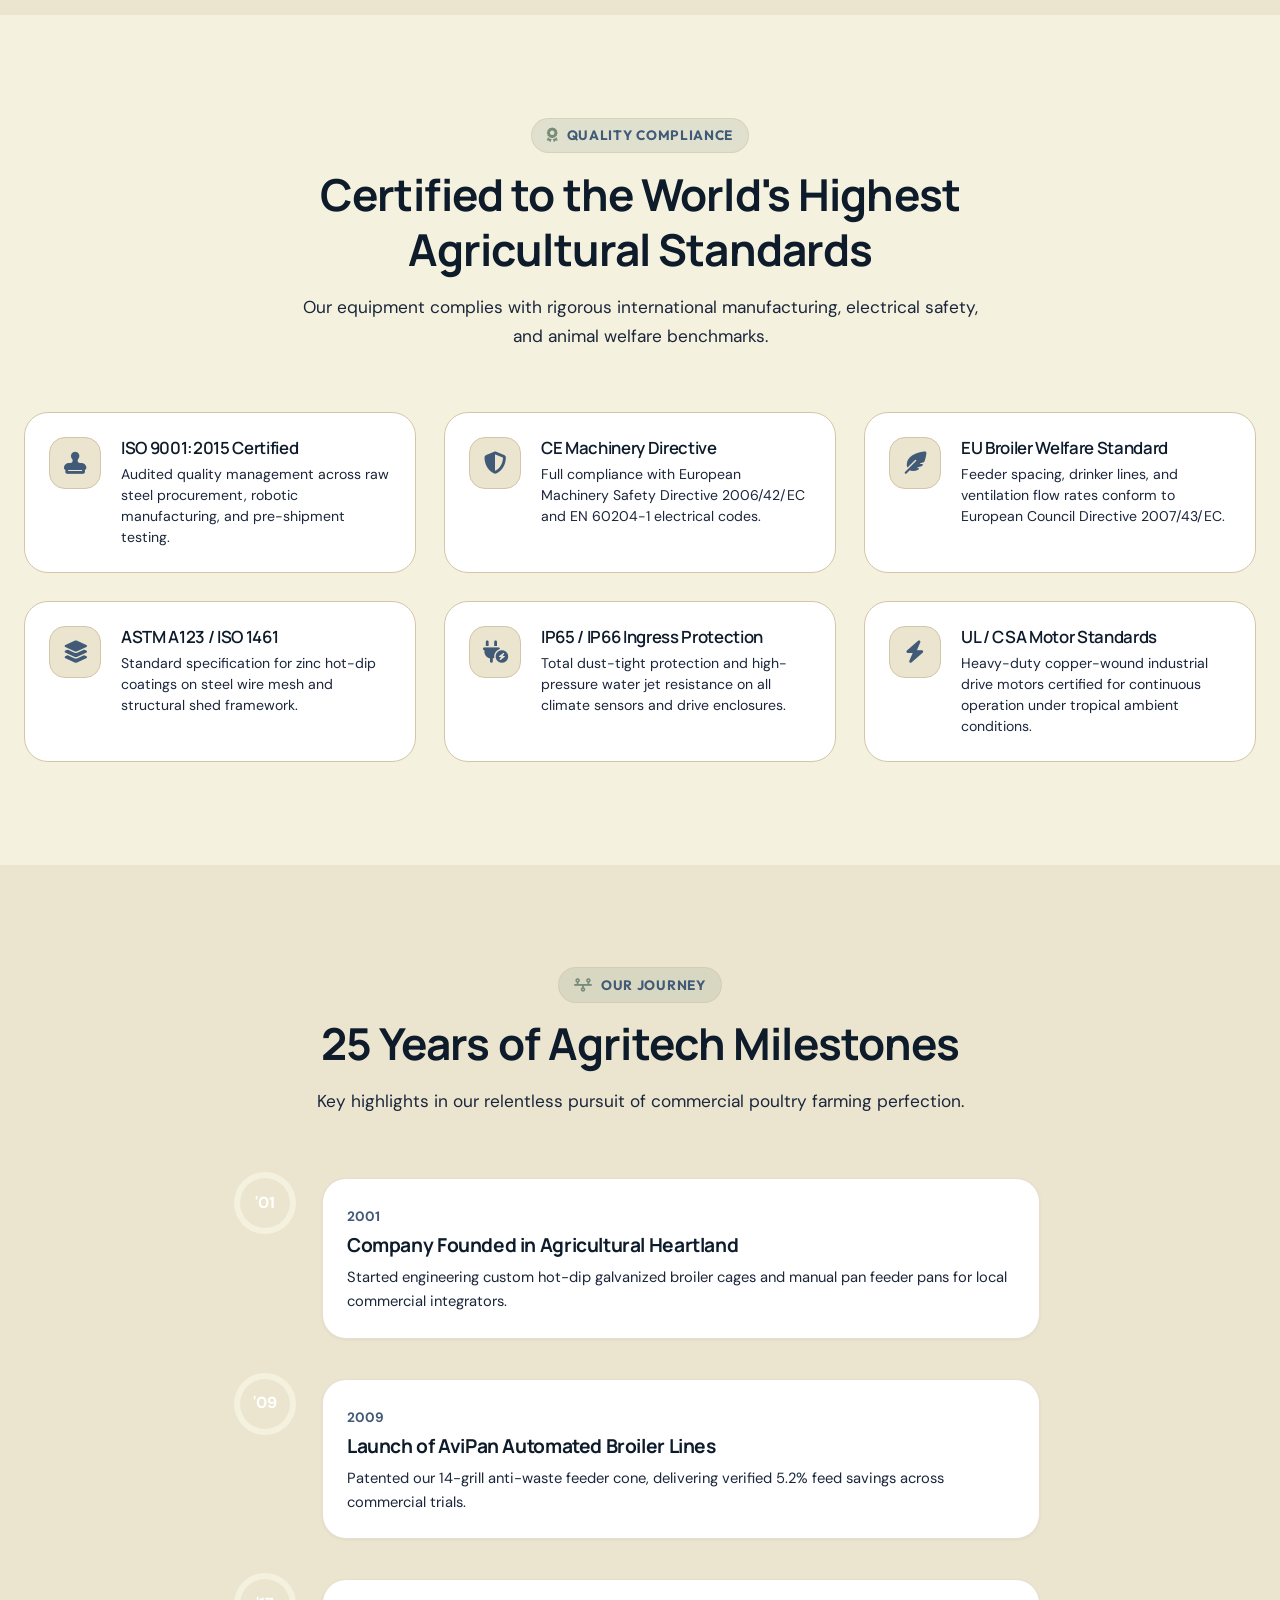
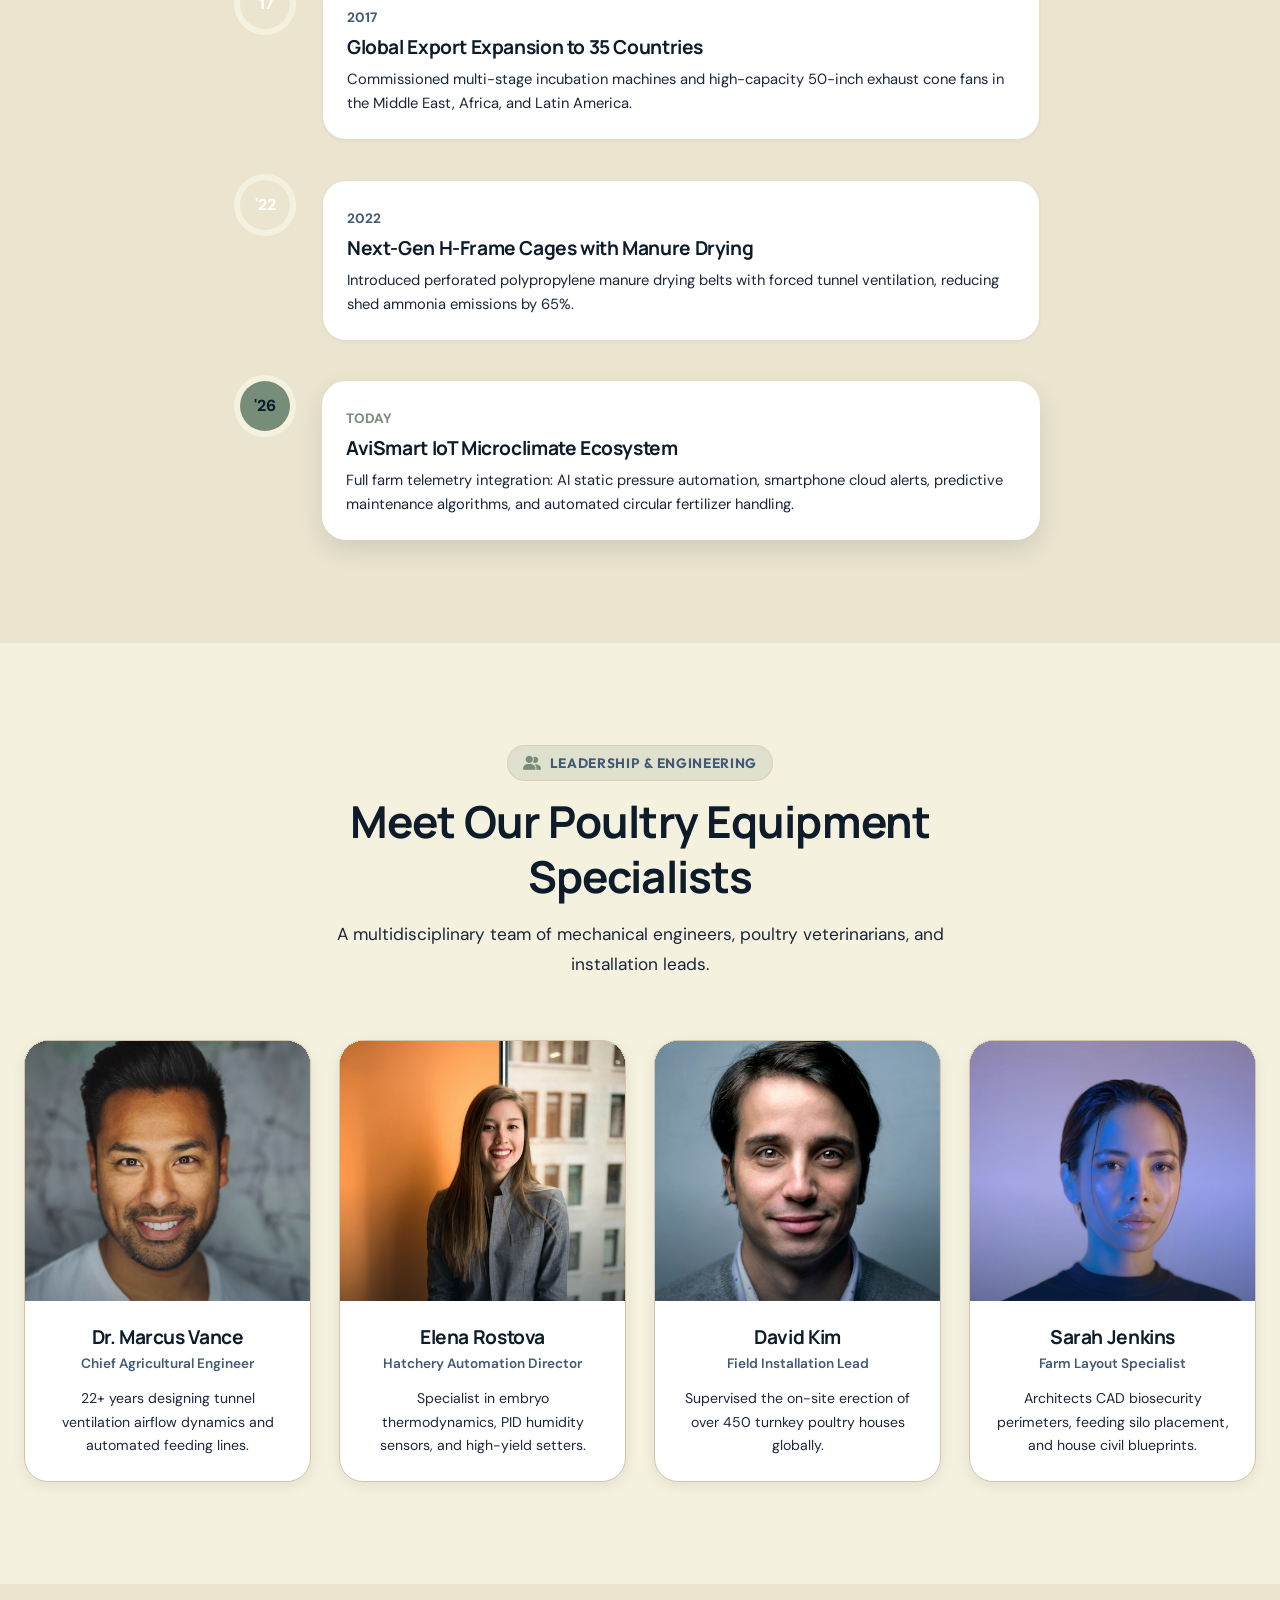
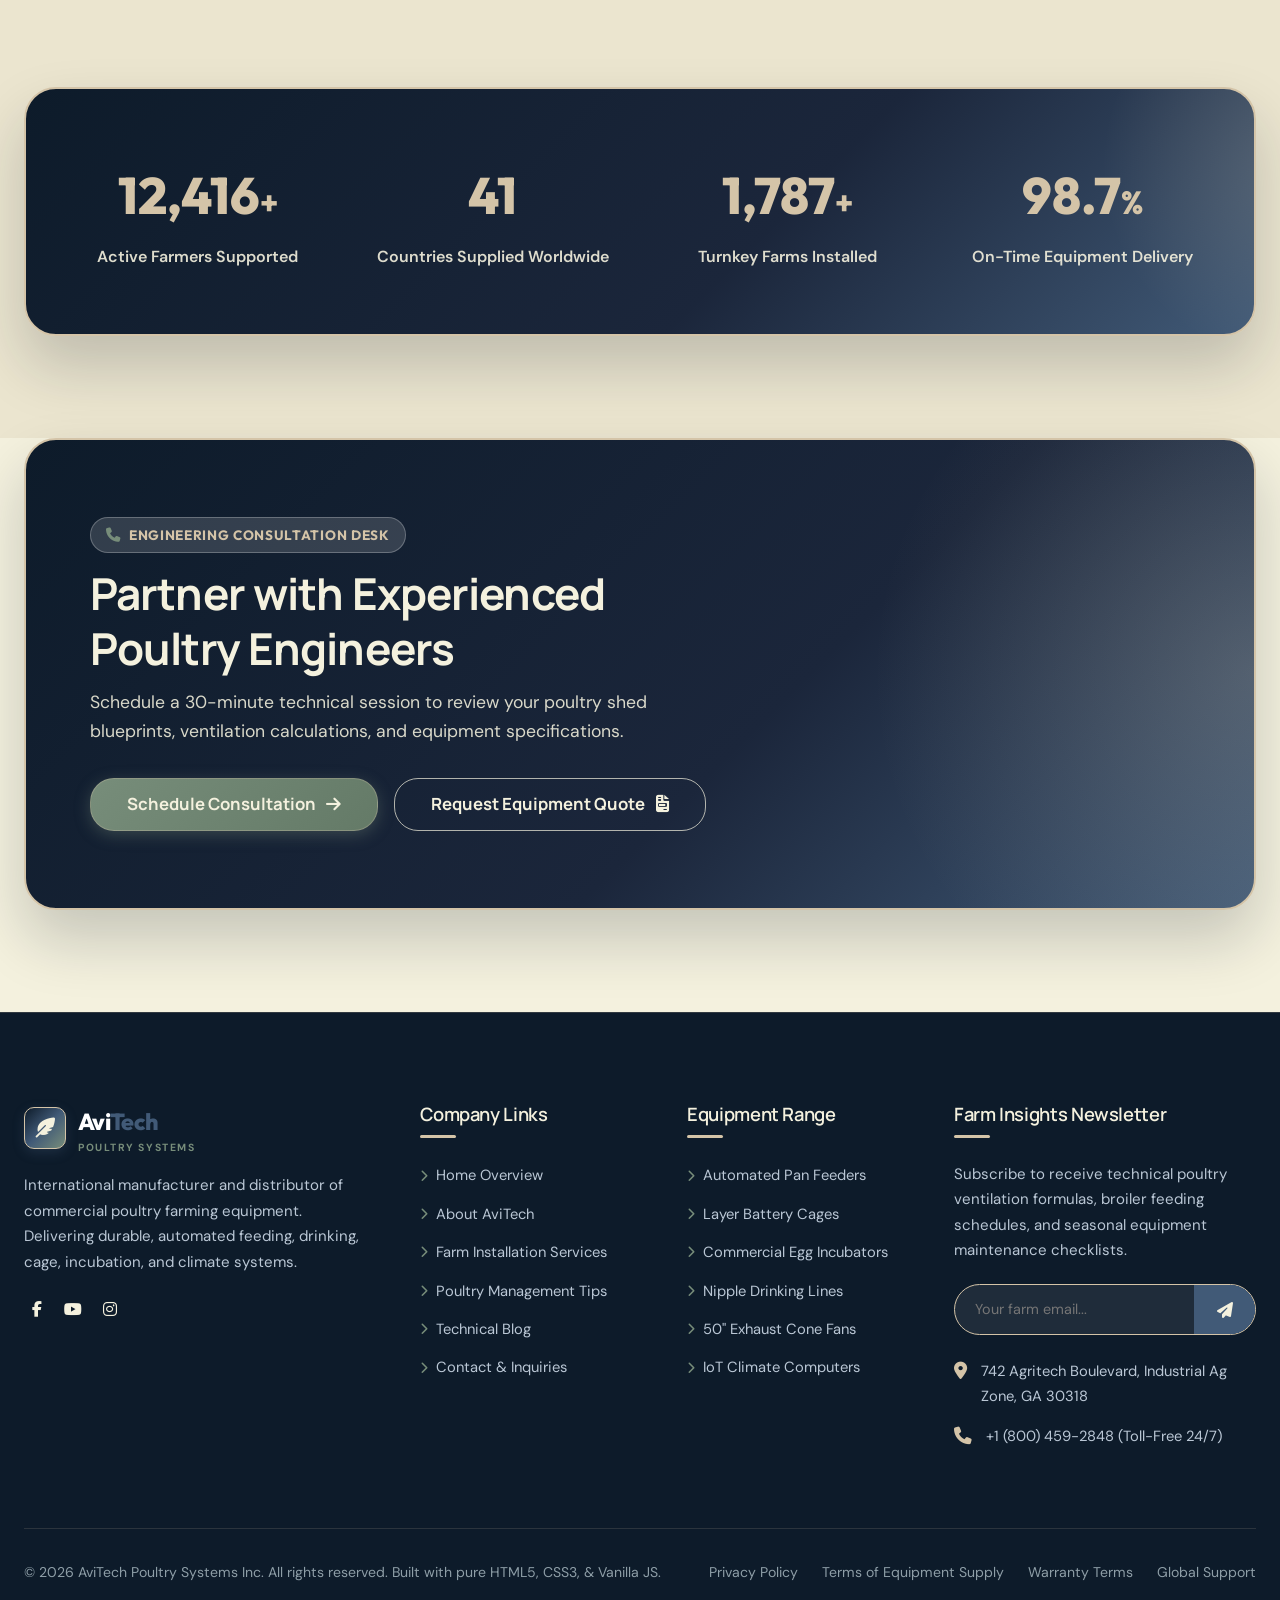
==== commit ea6b1276: "fix(hero): fix 'farming' letter g rendering with luminous gold gradient, descender clearance, and ty" ====
--- a/about.html
+++ b/about.html
@@ -176,7 +176,7 @@
     <div class="container hero-slide-container">
       <div class="hero-slide-content">
         <span class="hero-tag"><i class="fa-solid fa-industry"></i> Commercial Poultry Engineering</span>
-        <h1 class="hero-title">Engineered for Biosecurity. <br><span class="text-gradient">Built for Generations.</span></h1>
+        <h1 class="hero-title">Engineered for Biosecurity. <br><span class="text-gradient">Built for Generations</span></h1>
         <p class="hero-description">Over 25 years of pioneering agricultural metallurgy, robotic precision manufacturing, and veterinary microclimate science powering over 1,800 commercial poultry operations worldwide.</p>
         <div class="hero-meta-row">
           <div class="about-pill-row" style="margin-top: 0; margin-bottom: 0; justify-content: flex-start;">
--- a/assets/css/style.css
+++ b/assets/css/style.css
@@ -287,16 +287,20 @@
 }
 
 .text-gradient {
-  background: linear-gradient(135deg, var(--c-deep-navy) 0%, var(--c-slate-blue) 60%, var(--c-sage-green) 100%);
+  background: linear-gradient(135deg, var(--c-deep-navy) 0%, var(--c-slate-blue) 60%, var(--c-terracotta) 100%);
   -webkit-background-clip: text;
   -webkit-text-fill-color: transparent;
+  background-clip: text;
   display: inline-block;
+  padding-bottom: 0.15em;
+  margin-bottom: -0.15em;
 }
 
 [data-theme="dark"] .text-gradient {
-  background: linear-gradient(135deg, var(--c-soft-ivory) 0%, var(--c-warm-sand) 60%, var(--c-sage-green) 100%);
+  background: linear-gradient(135deg, #FFFFFF 0%, var(--c-warm-sand) 60%, #DFB76C 100%);
   -webkit-background-clip: text;
   -webkit-text-fill-color: transparent;
+  background-clip: text;
 }
 
 /* --------------------------------------------------------------------------
@@ -1261,7 +1265,8 @@
   color: var(--c-soft-ivory);
   font-size: clamp(2.4rem, 5.2vw, 3.8rem);
   font-weight: 800;
-  line-height: 1.15;
+  line-height: 1.22;
+  letter-spacing: -0.015em;
   margin-block-end: 1.25rem;
   opacity: 0;
   transform: translateY(28px);
@@ -1270,9 +1275,16 @@
 }
 
 .hero-title .text-gradient {
-  background: linear-gradient(135deg, var(--c-soft-ivory) 0%, var(--c-warm-sand) 50%, var(--c-sage-green) 100%);
+  background: linear-gradient(135deg, #FFFFFF 0%, var(--c-soft-ivory) 30%, #E8D7B8 65%, #DFB76C 100%);
   -webkit-background-clip: text;
   -webkit-text-fill-color: transparent;
+  background-clip: text;
+  display: inline-block;
+  padding-bottom: 0.22em;
+  margin-bottom: -0.22em;
+  padding-right: 0.08em;
+  line-height: normal;
+  vertical-align: baseline;
 }
 
 .hero-description {
@@ -2853,7 +2865,8 @@
   color: var(--c-soft-ivory);
   font-size: clamp(2.2rem, 4.4vw, 3.5rem);
   font-weight: 800;
-  line-height: 1.16;
+  line-height: 1.22;
+  letter-spacing: -0.015em;
   margin-block-end: 1rem;
   opacity: 1;
   transform: translateY(0);
@@ -2861,9 +2874,16 @@
 }
 
 .page-hero-cinema .hero-title .text-gradient {
-  background: linear-gradient(135deg, var(--c-soft-ivory) 0%, var(--c-warm-sand) 50%, var(--c-sage-green) 100%);
+  background: linear-gradient(135deg, #FFFFFF 0%, var(--c-soft-ivory) 30%, #E8D7B8 65%, #DFB76C 100%);
   -webkit-background-clip: text;
   -webkit-text-fill-color: transparent;
+  background-clip: text;
+  display: inline-block;
+  padding-bottom: 0.22em;
+  margin-bottom: -0.22em;
+  padding-right: 0.08em;
+  line-height: normal;
+  vertical-align: baseline;
 }
 
 .page-hero-cinema .hero-description {
--- a/assets/css/responsive.css
+++ b/assets/css/responsive.css
@@ -356,8 +356,8 @@
   .hero-slide-content .hero-title,
   .hero-title {
     font-size: clamp(1.85rem, 7vw, 2.45rem) !important;
-    line-height: 1.2 !important;
-    letter-spacing: -0.02em !important;
+    line-height: 1.25 !important;
+    letter-spacing: -0.015em !important;
     margin-bottom: 0.85rem !important;
   }
 
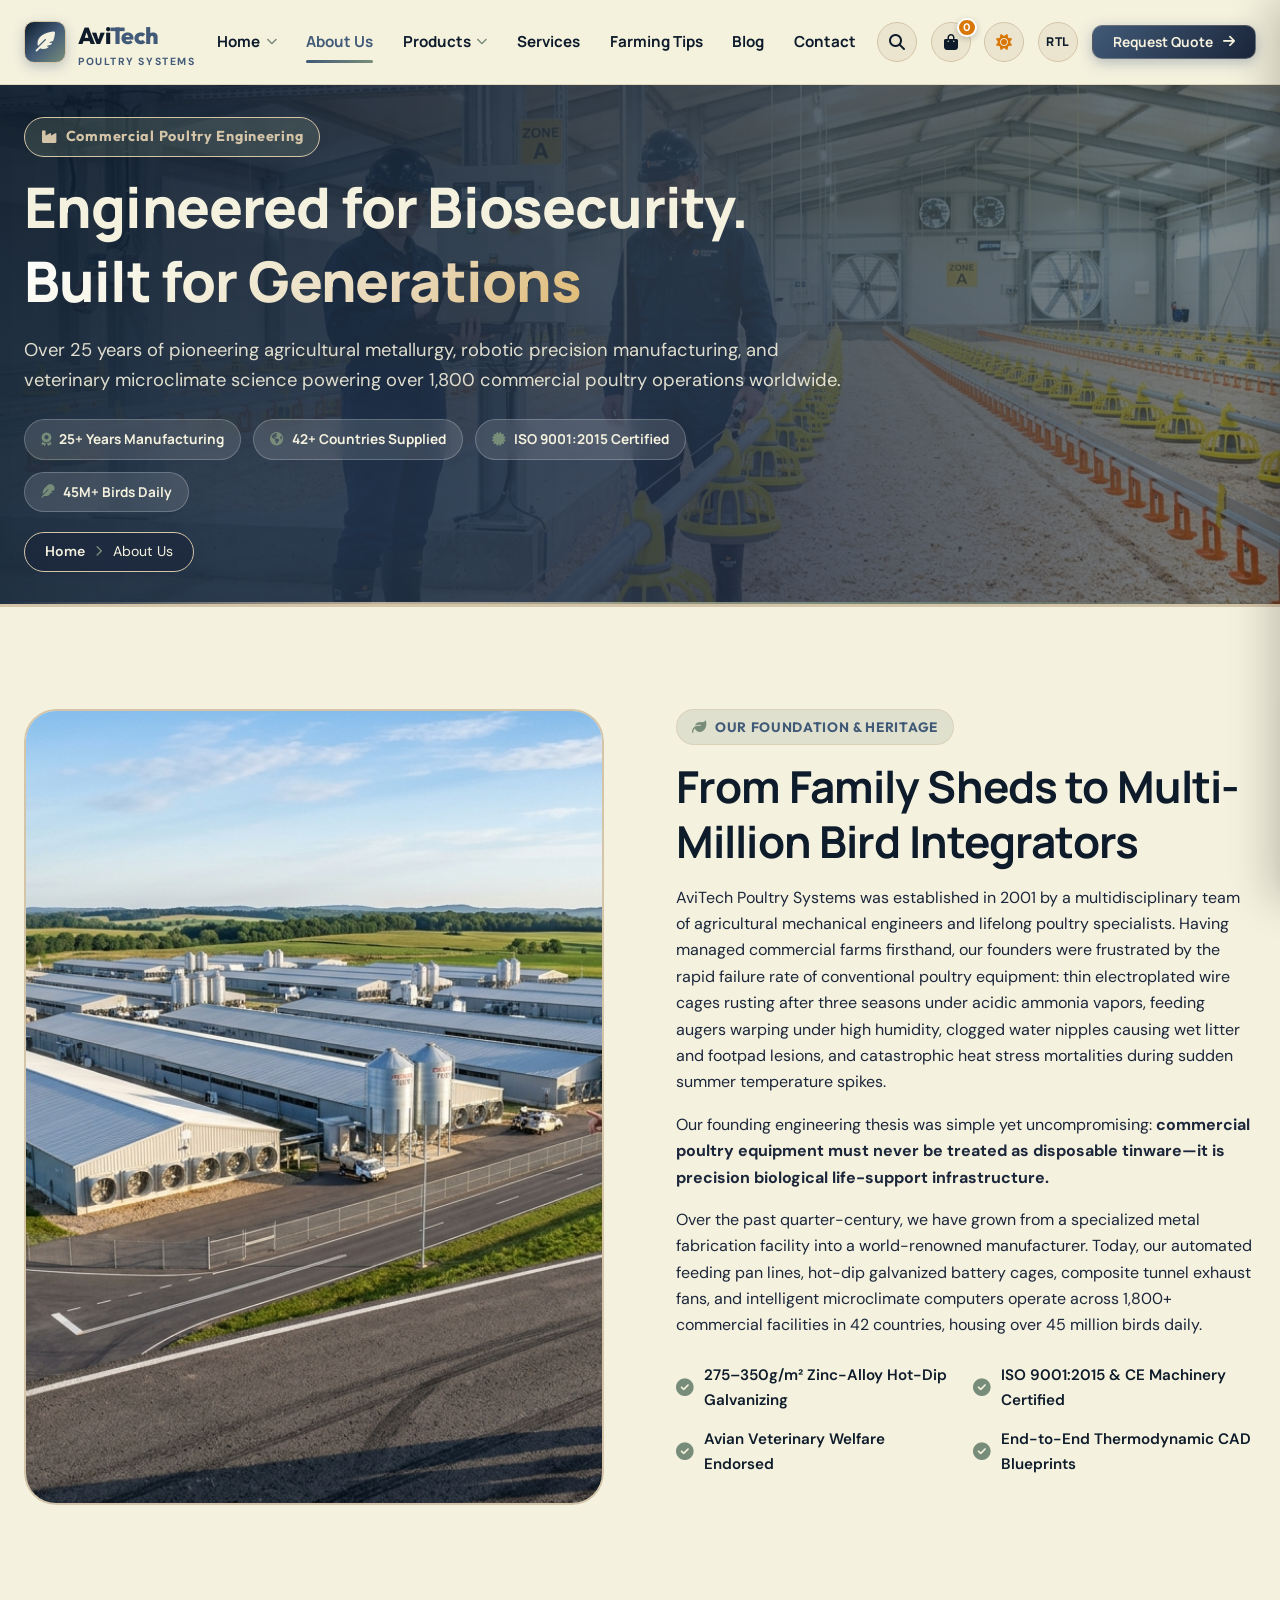
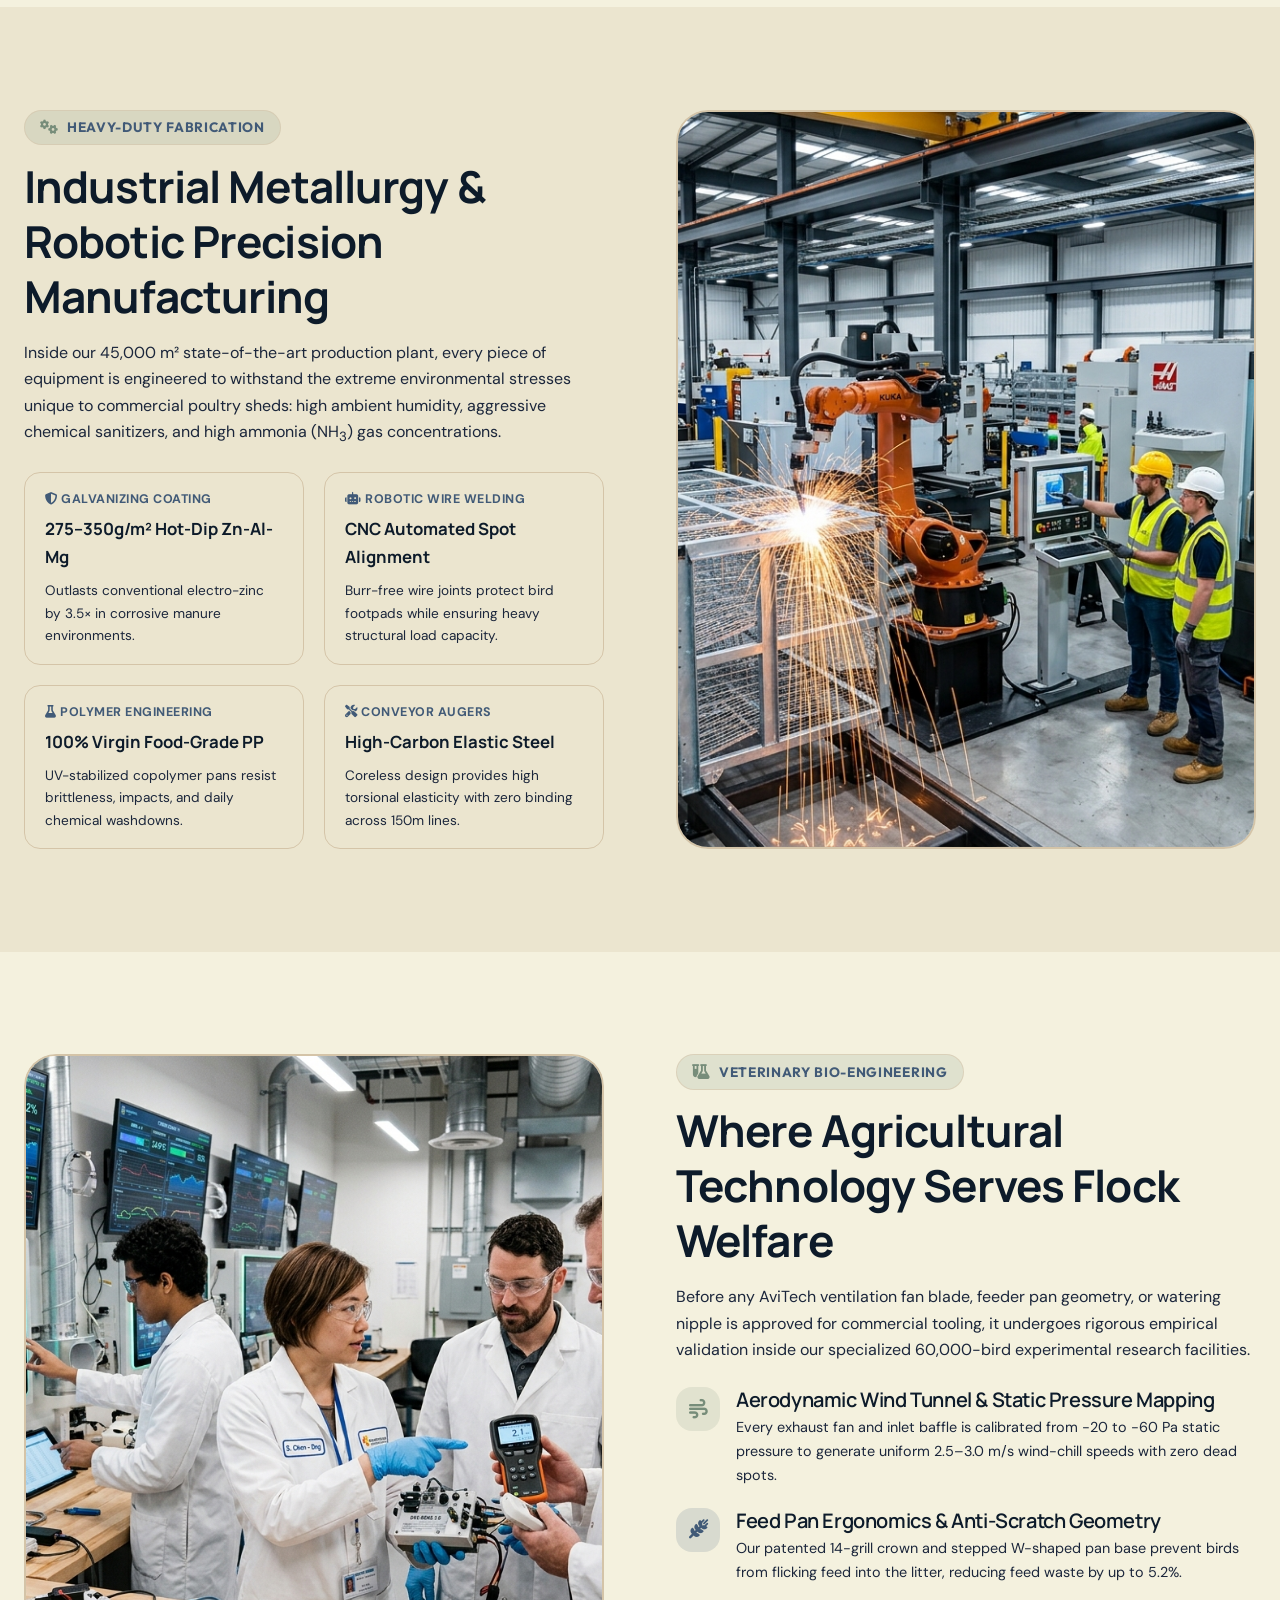
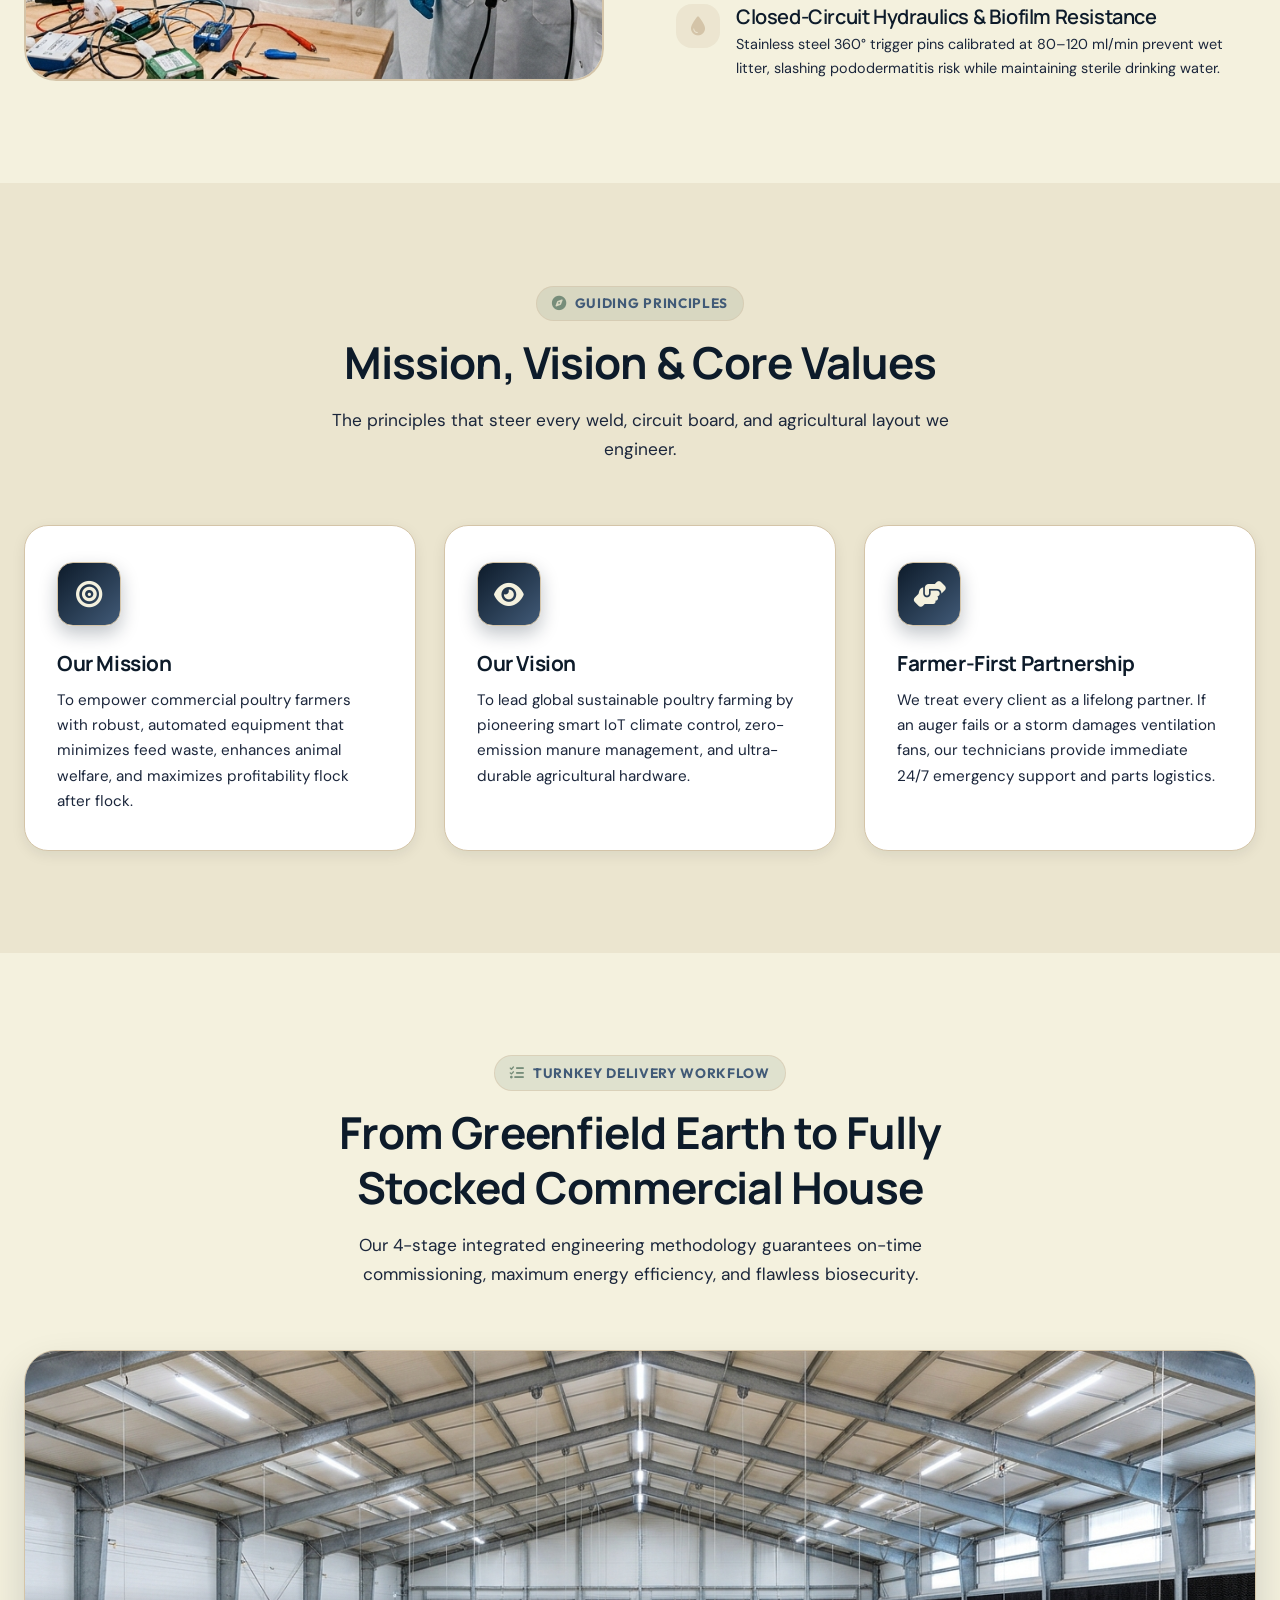
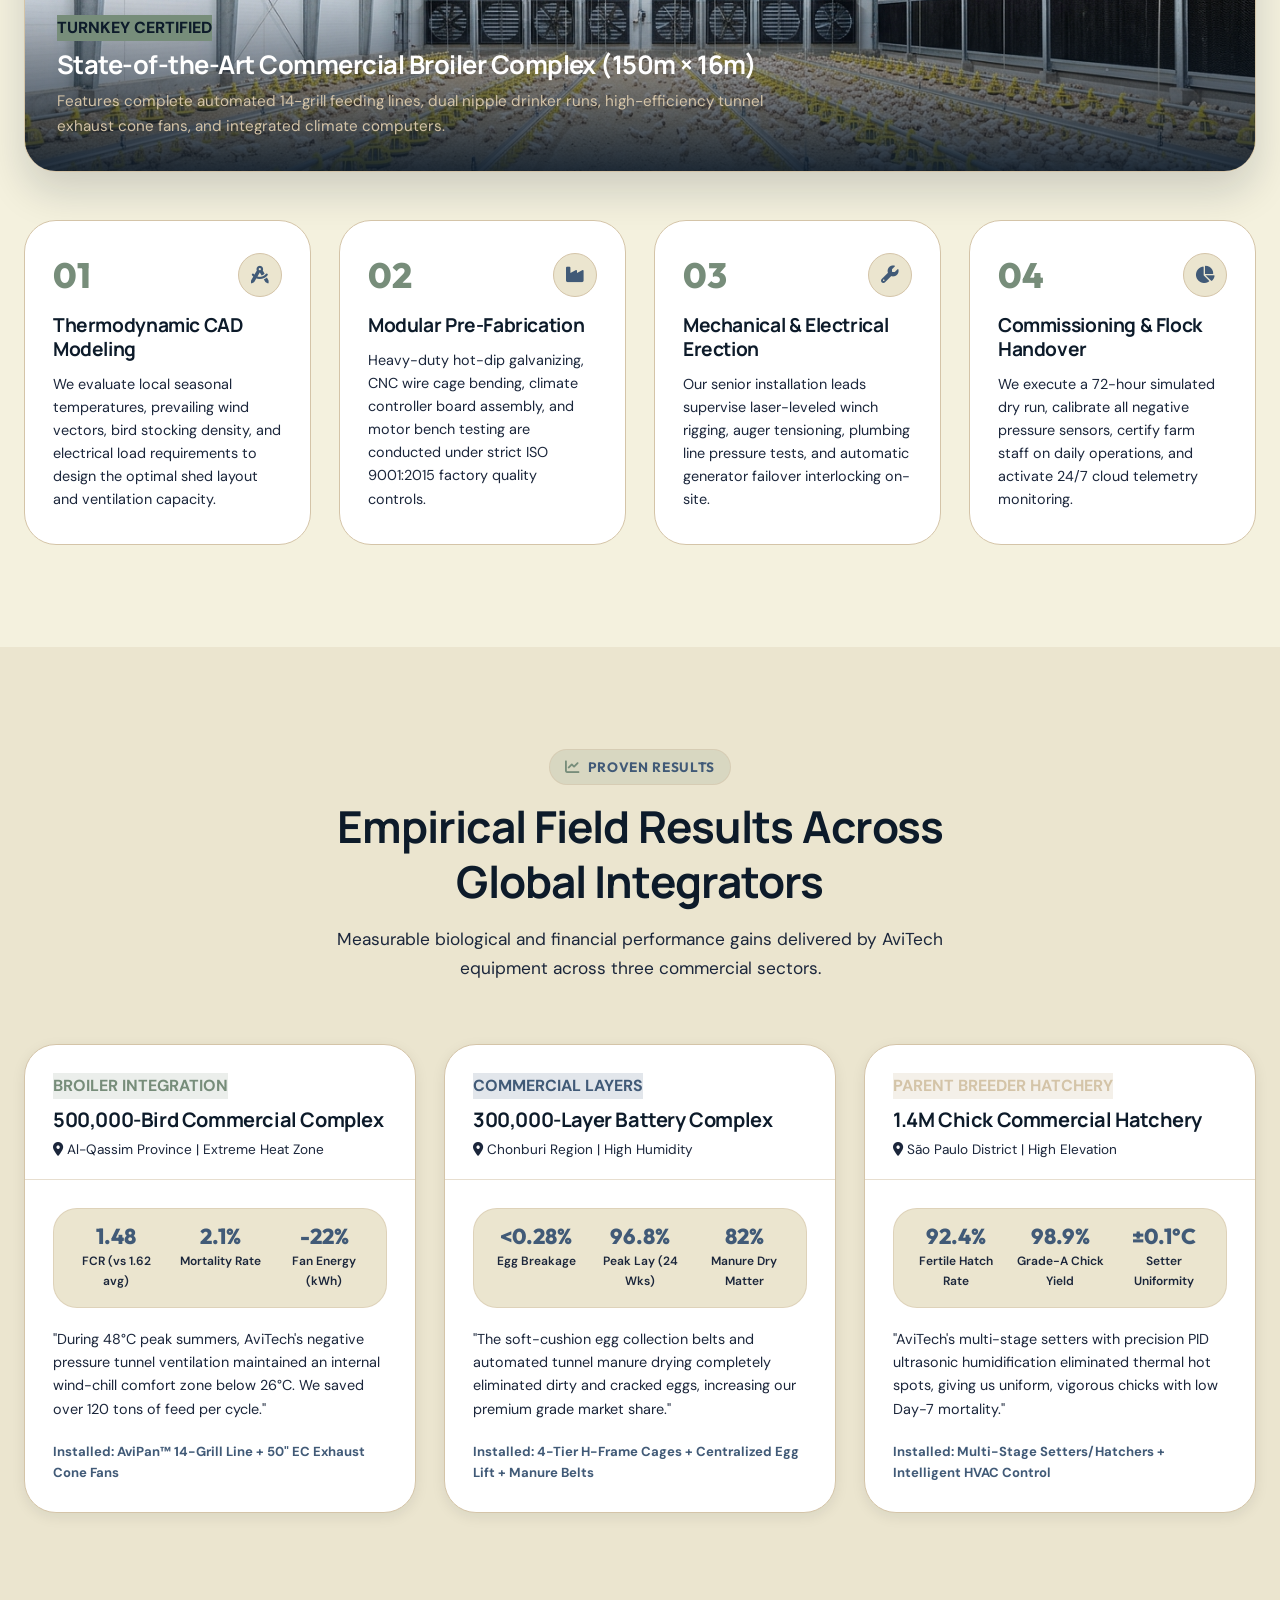
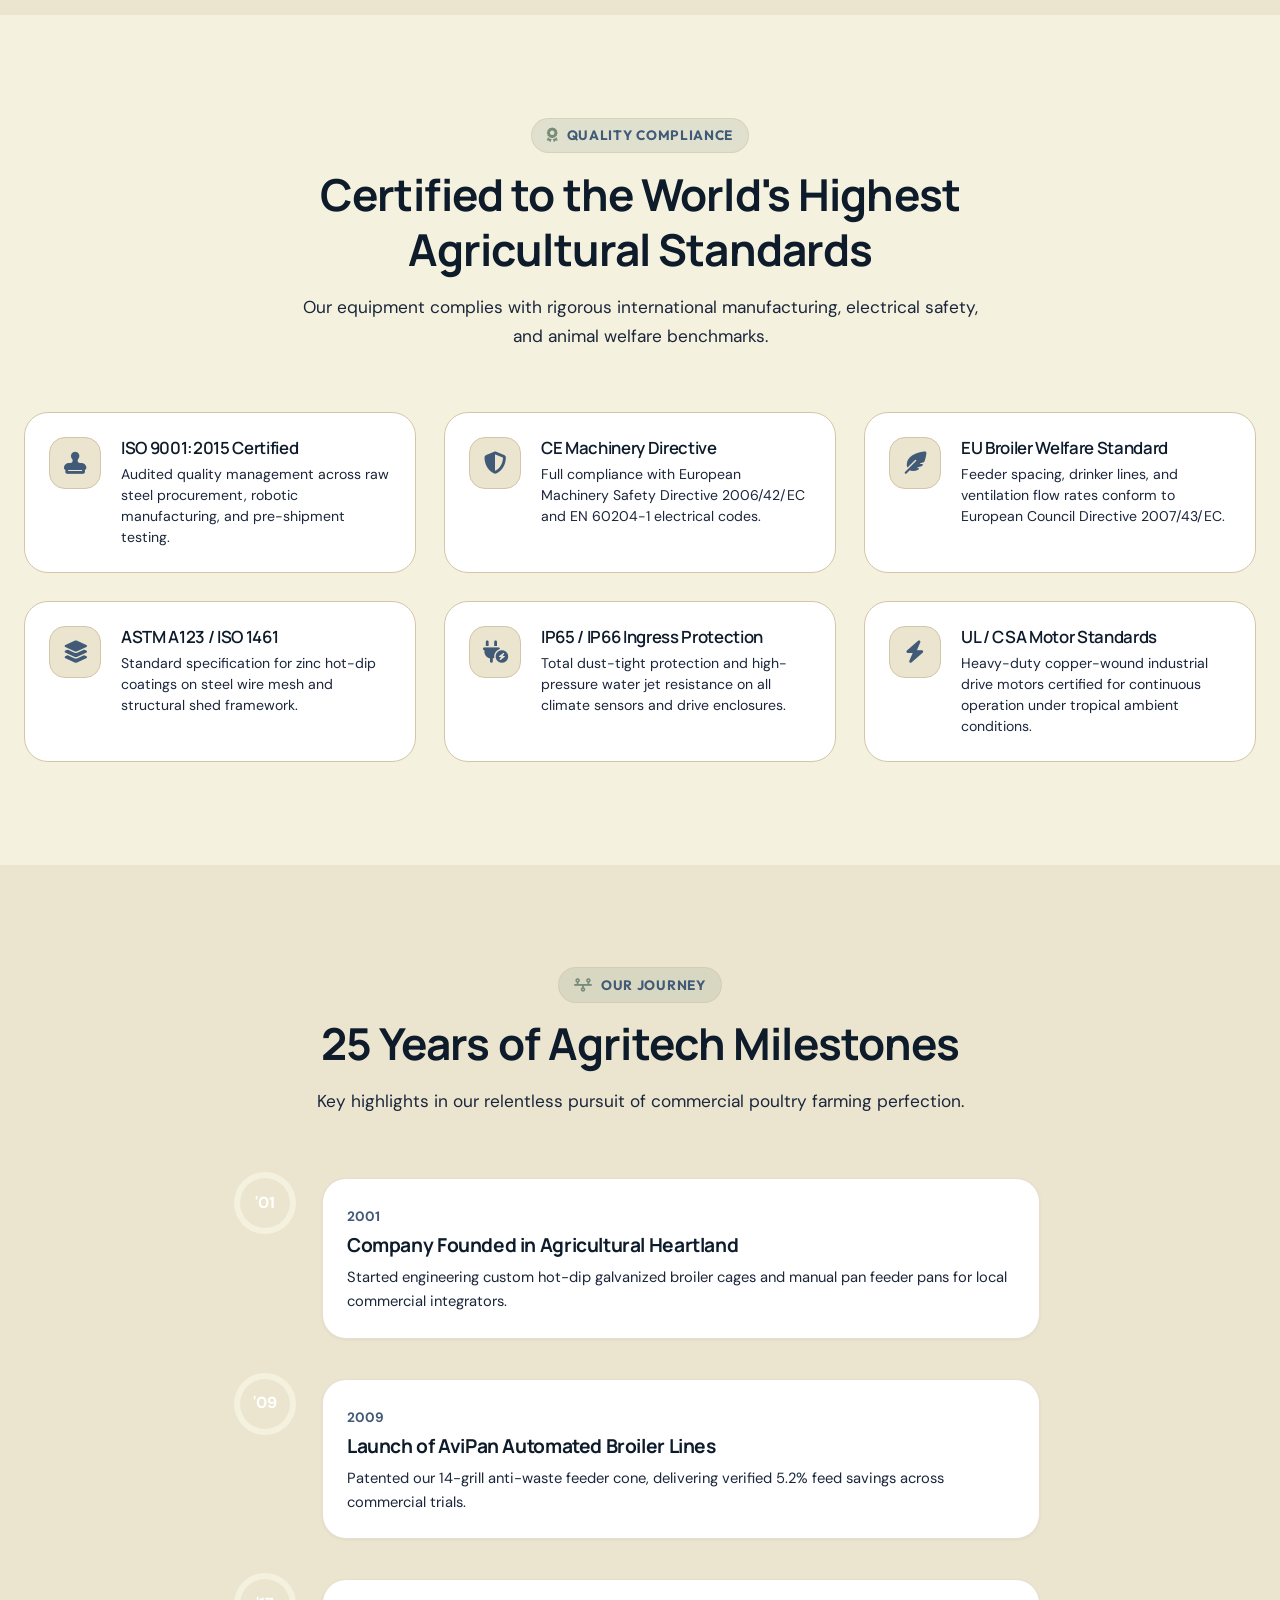
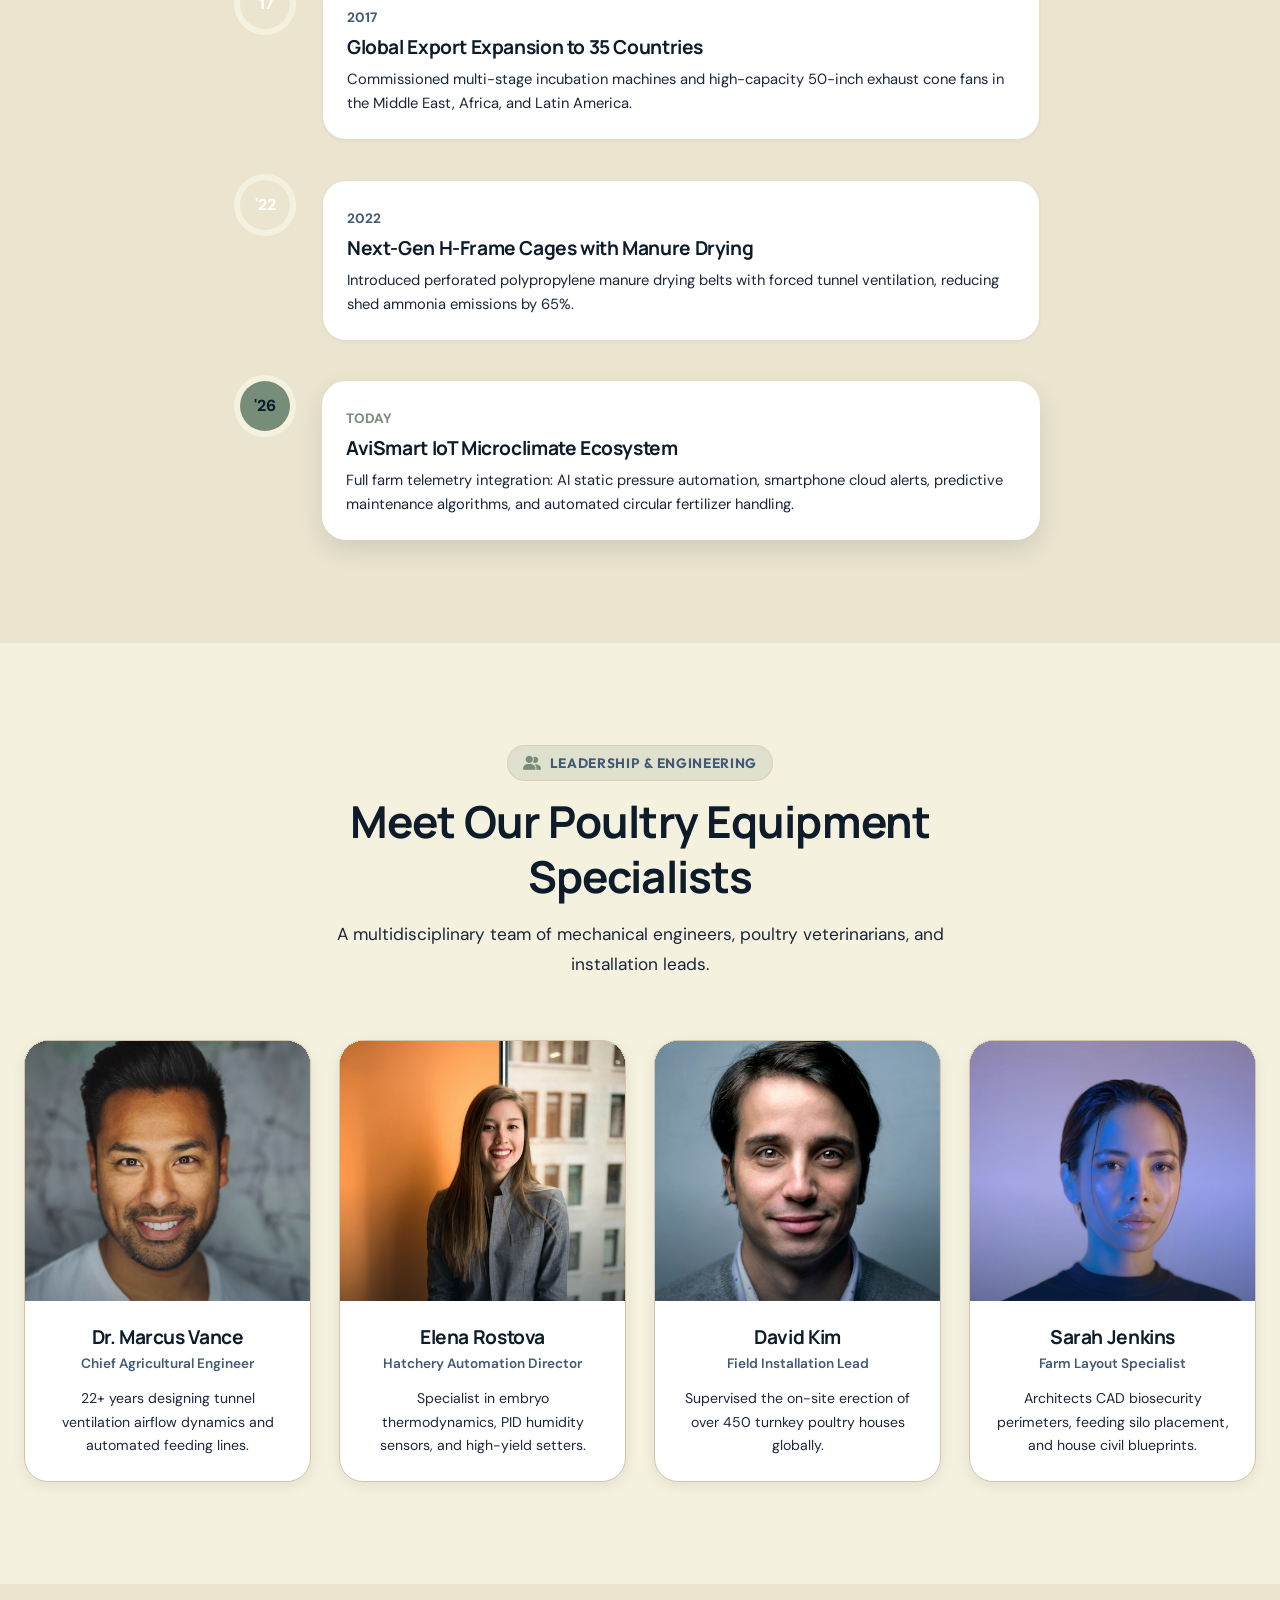
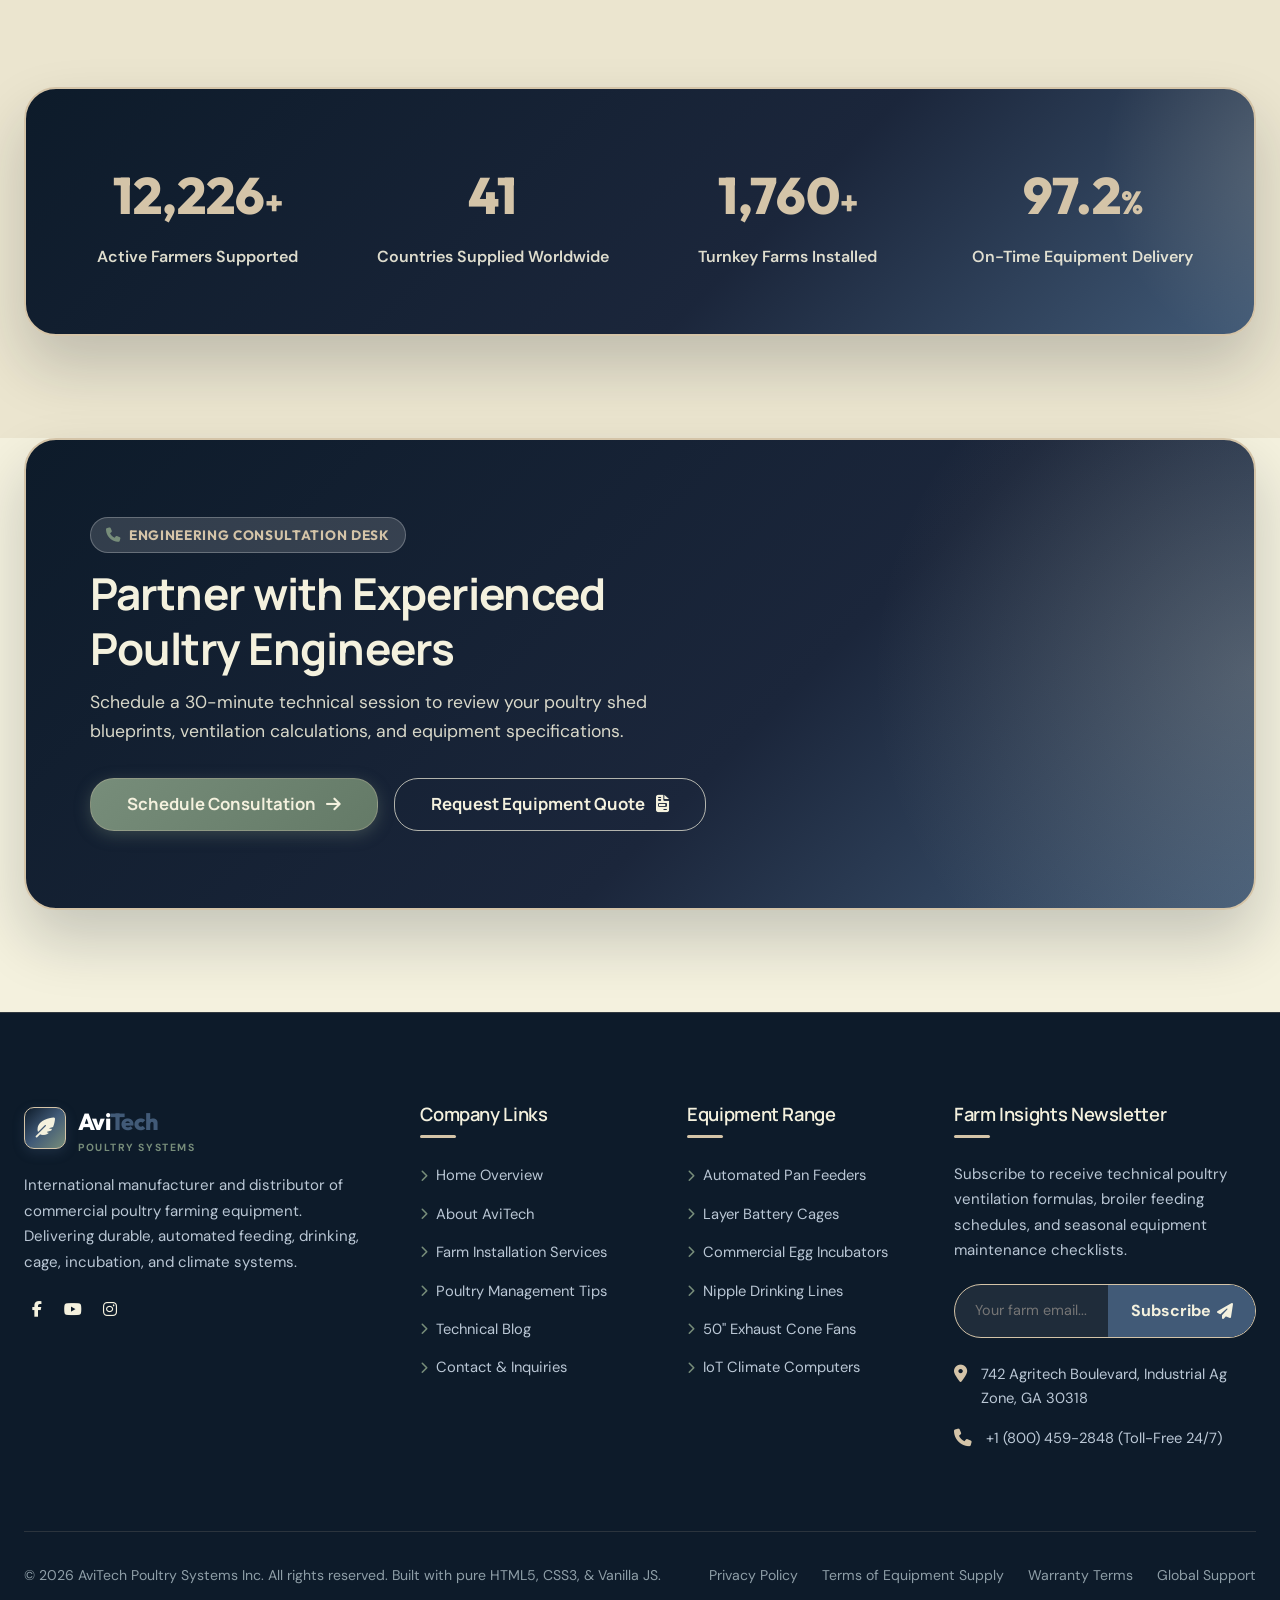
==== commit c75a078a: "fix(product-details): add custom engineering CTA banner and populate all CTA buttons with active quo" ====
--- a/about.html
+++ b/about.html
@@ -946,8 +946,8 @@
           <form class="newsletter-form" novalidate>
             <div class="newsletter-box">
               <input type="email" class="newsletter-input" placeholder="Your farm email..." required>
-              <button type="submit" class="newsletter-btn" aria-label="Subscribe">
-                <i class="fa-solid fa-paper-plane"></i>
+              <button type="submit" class="newsletter-btn" aria-label="Subscribe to newsletter">
+                <span>Subscribe</span> <i class="fa-solid fa-paper-plane" style="margin-inline-start: 6px;"></i>
               </button>
             </div>
           </form>
--- a/assets/css/responsive.css
+++ b/assets/css/responsive.css
@@ -343,22 +343,45 @@
     visibility: visible !important;
   }
 
+  .hero-slide-container {
+    width: 100% !important;
+    display: flex !important;
+    align-items: center !important;
+    justify-content: flex-start !important;
+  }
+
   .hero-content,
   .hero-slide-content {
     width: 100% !important;
     max-width: 100% !important;
     padding: 0 !important;
-    text-align: center !important;
-    margin-inline: auto !important;
+    text-align: start !important;
+    margin-inline: 0 auto !important;
+  }
+
+  .hero-tag {
+    display: inline-flex !important;
+    align-items: center !important;
+    margin-inline-start: 0 !important;
+    margin-inline-end: auto !important;
+    font-size: 0.8rem !important;
+    padding: 0.35rem 0.85rem !important;
   }
 
   .hero-content h1,
   .hero-slide-content .hero-title,
   .hero-title {
-    font-size: clamp(1.85rem, 7vw, 2.45rem) !important;
-    line-height: 1.25 !important;
+    font-size: clamp(1.75rem, 6.5vw, 2.35rem) !important;
+    line-height: 1.22 !important;
     letter-spacing: -0.015em !important;
     margin-bottom: 0.85rem !important;
+    text-align: start !important;
+    word-break: break-word !important;
+  }
+
+  .hero-title .text-gradient {
+    display: inline-block !important;
+    max-width: 100% !important;
   }
 
   .hero-content .hero-desc,
@@ -366,6 +389,7 @@
     font-size: 0.94rem !important;
     line-height: 1.55 !important;
     margin-bottom: 1.35rem !important;
+    text-align: start !important;
   }
 
   .hero-buttons {
@@ -387,16 +411,35 @@
     display: none !important;
   }
 
+  .hero-controls {
+    bottom: 1.25rem !important;
+    left: 0 !important;
+    width: 100% !important;
+  }
+
+  .hero-controls-inner {
+    display: flex !important;
+    align-items: center !important;
+    justify-content: flex-start !important;
+  }
+
+  .hero-indicators {
+    display: flex !important;
+    align-items: center !important;
+    gap: 0.65rem !important;
+    margin-inline-start: 0 !important;
+  }
+
   .slider-pagination-dots {
     bottom: 1.25rem !important;
-    left: 50% !important;
-    transform: translateX(-50%) !important;
+    left: 1.25rem !important;
+    transform: none !important;
   }
 
   [dir="rtl"] .slider-pagination-dots {
-    left: 50% !important;
-    right: auto !important;
-    transform: translateX(50%) !important;
+    left: auto !important;
+    right: 1.25rem !important;
+    transform: none !important;
   }
 
   /* Inner Page Hero Banner on Mobile */
@@ -404,9 +447,19 @@
   .page-hero-cinema {
     padding-top: calc(var(--header-height, 64px) + 1.75rem) !important;
     padding-bottom: 2.25rem !important;
-    text-align: center !important;
+    text-align: start !important;
     height: auto !important;
     min-height: 280px !important;
+  }
+
+  .page-hero-cinema .hero-slide-container {
+    justify-content: flex-start !important;
+  }
+
+  .page-hero-cinema .hero-slide-content {
+    text-align: start !important;
+    width: 100% !important;
+    margin-inline: 0 auto !important;
   }
 
   .page-hero h1,
@@ -416,11 +469,36 @@
     font-size: clamp(1.65rem, 6vw, 2.2rem) !important;
     line-height: 1.2 !important;
     margin-bottom: 0.5rem !important;
-    text-align: center !important;
+    text-align: start !important;
+  }
+
+  .page-hero-cinema .hero-tag {
+    margin-inline-start: 0 !important;
+    margin-inline-end: auto !important;
+  }
+
+  .page-hero-cinema .hero-description {
+    text-align: start !important;
+  }
+
+  .page-hero-cinema .hero-buttons {
+    justify-content: flex-start !important;
+    width: 100% !important;
+    flex-direction: column !important;
+    align-items: stretch !important;
+  }
+
+  .page-hero-cinema .hero-buttons .btn {
+    width: 100% !important;
+    justify-content: center !important;
+  }
+
+  .page-hero-cinema .hero-meta-row {
+    justify-content: flex-start !important;
   }
 
   .breadcrumbs {
-    justify-content: center !important;
+    justify-content: flex-start !important;
     font-size: 0.82rem !important;
     gap: 0.45rem !important;
   }
@@ -439,13 +517,48 @@
 
   .section-header {
     margin-bottom: 1.85rem !important;
+  }
+
+  .section-header.text-center {
     text-align: center !important;
-  }
-
-  .section-header .section-desc {
-    margin-left: auto !important;
-    margin-right: auto !important;
+    margin-inline: auto !important;
+  }
+
+  .section-header.text-center .section-desc {
+    margin-inline: auto !important;
     font-size: 0.92rem !important;
+  }
+
+  .section-header:not(.text-center) {
+    text-align: start !important;
+    margin-inline: 0 auto !important;
+  }
+
+  .section-header:not(.text-center) .section-desc {
+    margin-inline: 0 auto !important;
+    font-size: 0.92rem !important;
+  }
+
+  /* Flex Between Section Headers on Mobile */
+  .flex-between {
+    flex-direction: column !important;
+    align-items: flex-start !important;
+    gap: 1rem !important;
+  }
+
+  .flex-between > * {
+    width: 100% !important;
+  }
+
+  .flex-between [style*="align-self: flex-end"],
+  .flex-between .reveal-right {
+    align-self: flex-start !important;
+  }
+
+  .flex-between .btn {
+    align-self: flex-start !important;
+    display: inline-flex !important;
+    width: auto !important;
   }
 
   .section-title {
@@ -641,23 +754,89 @@
   }
 
   /* Stats 2x2 Grid on Mobile */
+  .stats-banner {
+    padding: 2.25rem 1.25rem !important;
+    border-radius: var(--radius-lg, 16px) !important;
+  }
+
+  .stats-grid,
   .stats-section .grid-4 {
+    display: grid !important;
     grid-template-columns: repeat(2, 1fr) !important;
-    gap: 0.85rem !important;
+    gap: 1.25rem 0.75rem !important;
+    width: 100% !important;
   }
 
   .stat-item {
-    padding: 1.35rem 0.85rem 1.15rem !important;
+    padding: 1.25rem 0.65rem !important;
     border-radius: var(--radius-md, 12px) !important;
-  }
-
+    text-align: center !important;
+  }
+
+  .stat-number-wrap,
   .stat-number {
     font-size: clamp(1.6rem, 5.5vw, 2.1rem) !important;
+    justify-content: center !important;
   }
 
   .stat-label {
     font-size: 0.78rem !important;
     line-height: 1.3 !important;
+    text-align: center !important;
+  }
+
+  /* CTA Banner inside Container on Mobile */
+  .cta-banner {
+    flex-direction: column !important;
+    align-items: flex-start !important;
+    text-align: start !important;
+    padding: 2.25rem 1.25rem !important;
+    gap: 1.5rem !important;
+    border-radius: var(--radius-lg, 16px) !important;
+  }
+
+  .cta-text-wrap {
+    width: 100% !important;
+    max-width: 100% !important;
+    text-align: start !important;
+  }
+
+  .cta-banner h2 {
+    font-size: clamp(1.45rem, 5.5vw, 1.85rem) !important;
+    line-height: 1.25 !important;
+    margin-bottom: 0.65rem !important;
+    text-align: start !important;
+  }
+
+  .cta-banner p {
+    font-size: 0.95rem !important;
+    line-height: 1.5 !important;
+    text-align: start !important;
+  }
+
+  .cta-buttons {
+    width: 100% !important;
+    flex-direction: column !important;
+    align-items: stretch !important;
+    gap: 0.75rem !important;
+  }
+
+  .cta-buttons .btn {
+    width: 100% !important;
+    justify-content: center !important;
+  }
+
+  /* Product Details Action Buttons on Mobile */
+  .product-action-buttons {
+    width: 100% !important;
+    flex-direction: column !important;
+    align-items: stretch !important;
+    gap: 0.75rem !important;
+  }
+
+  .product-action-buttons .btn {
+    width: 100% !important;
+    justify-content: center !important;
   }
 
   /* Video Card Wrapper on about.html */
@@ -1059,8 +1238,9 @@
   }
 
   /* RTL Mobile Text Alignment Overrides */
-  [dir="rtl"] .section-header { text-align: right !important; }
-  [dir="rtl"] .section-desc { text-align: right !important; }
+  [dir="rtl"] .section-header.text-center { text-align: center !important; }
+  [dir="rtl"] .section-header:not(.text-center) { text-align: right !important; }
+  [dir="rtl"] .section-desc { text-align: start !important; }
   [dir="rtl"] .hero-content,
   [dir="rtl"] .hero-slide-content { text-align: right !important; }
   [dir="rtl"] .footer-widget,
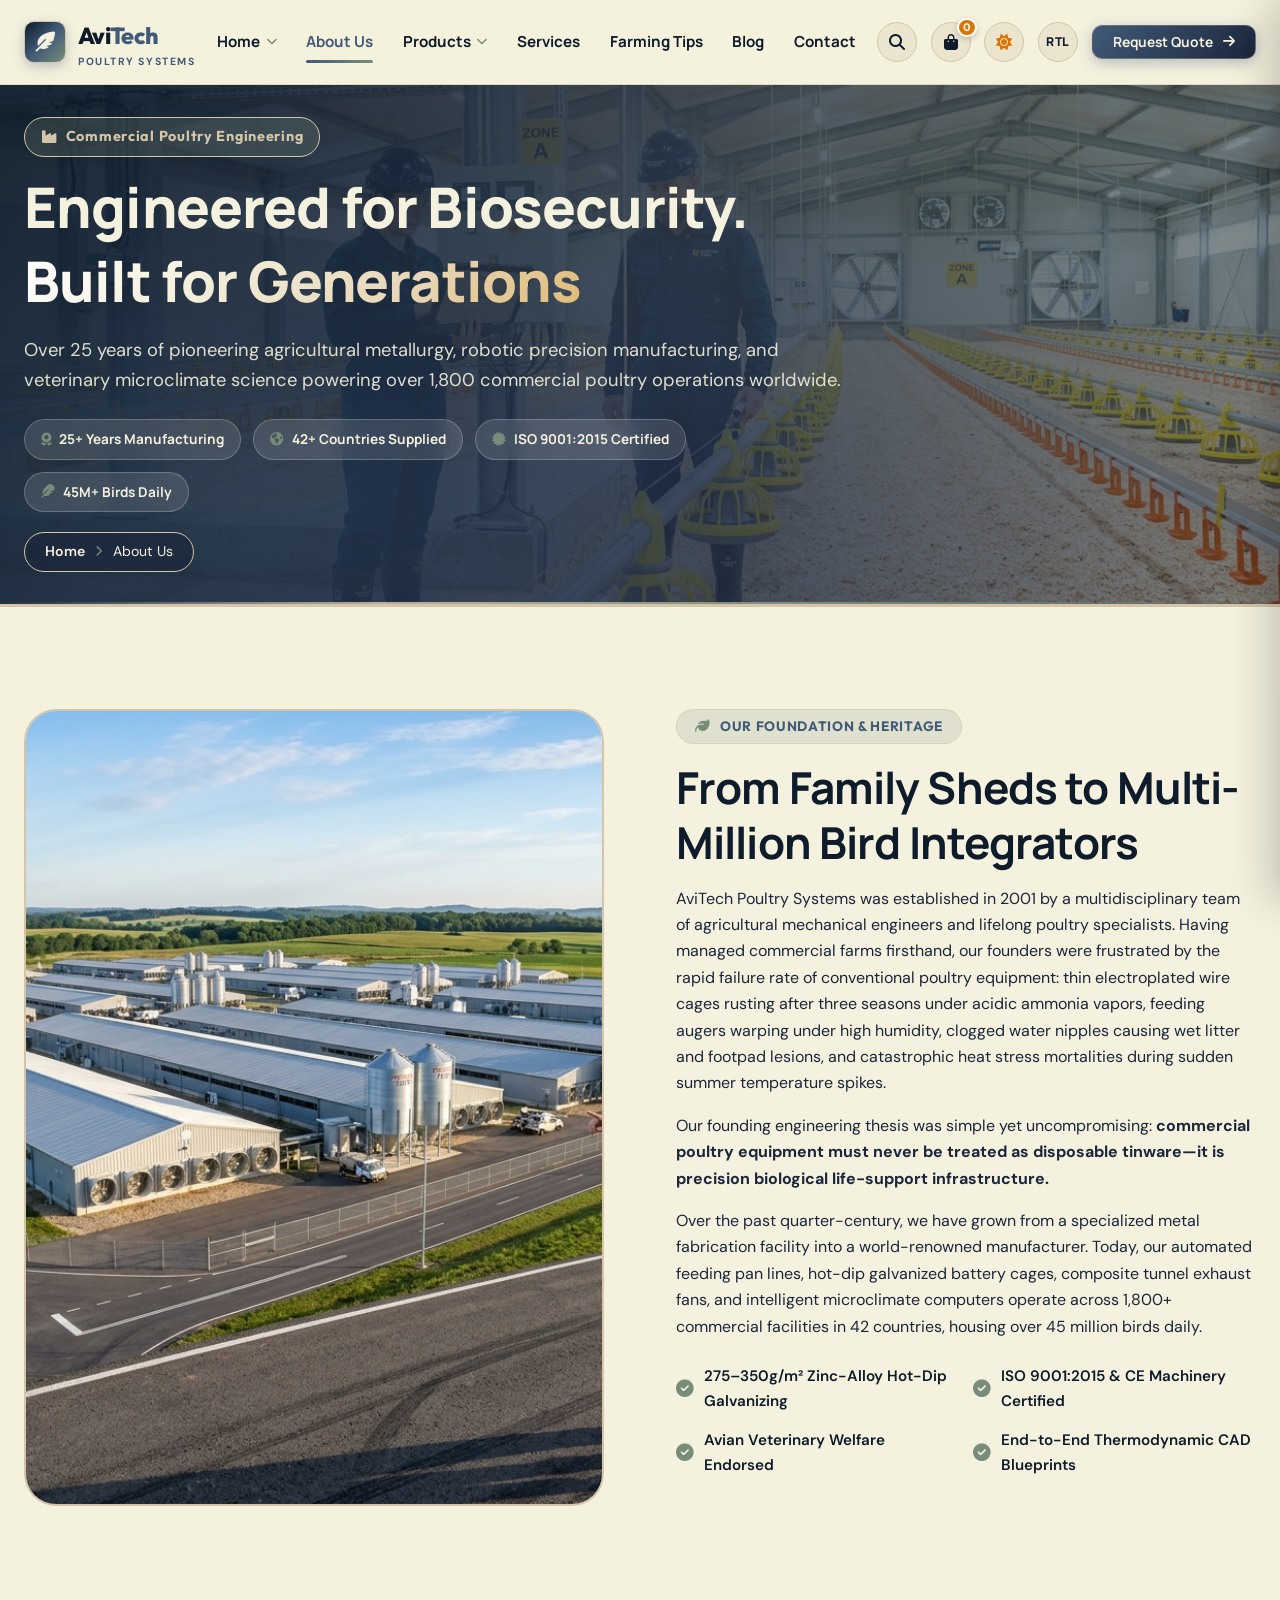
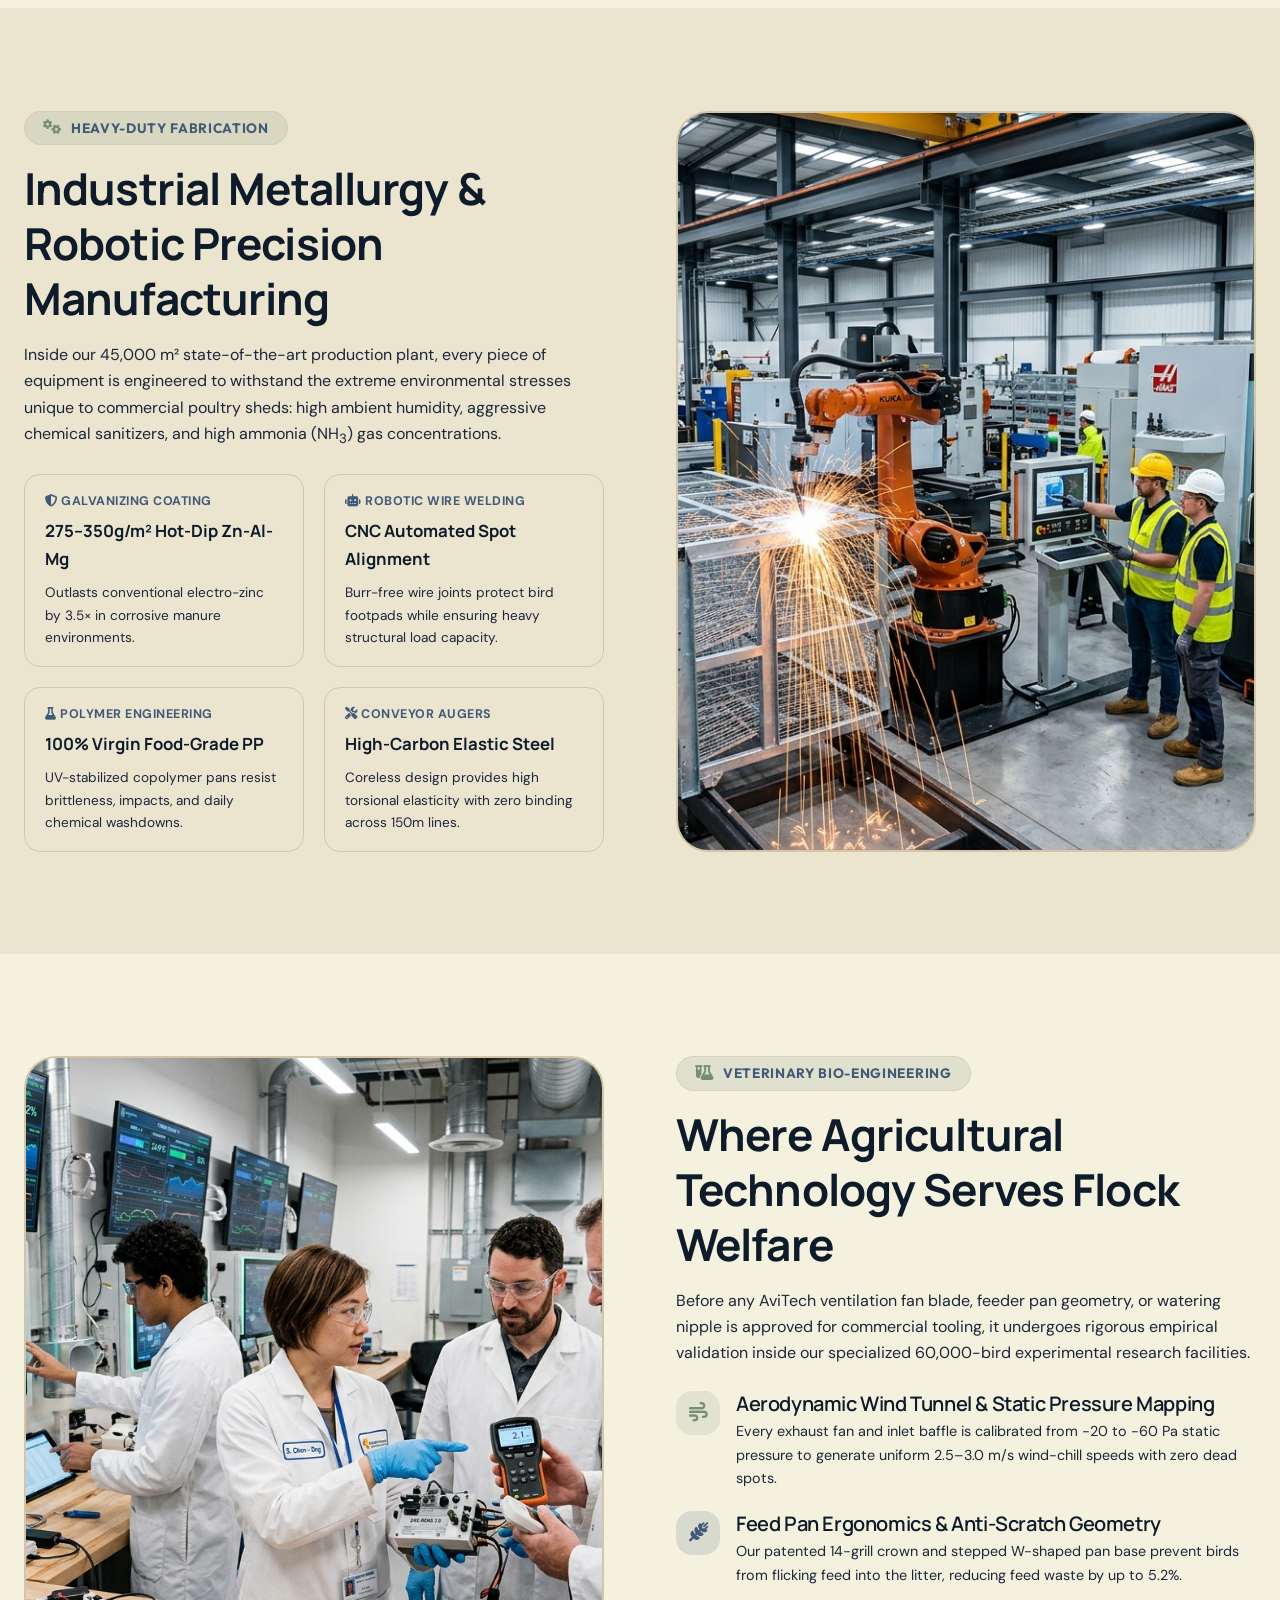
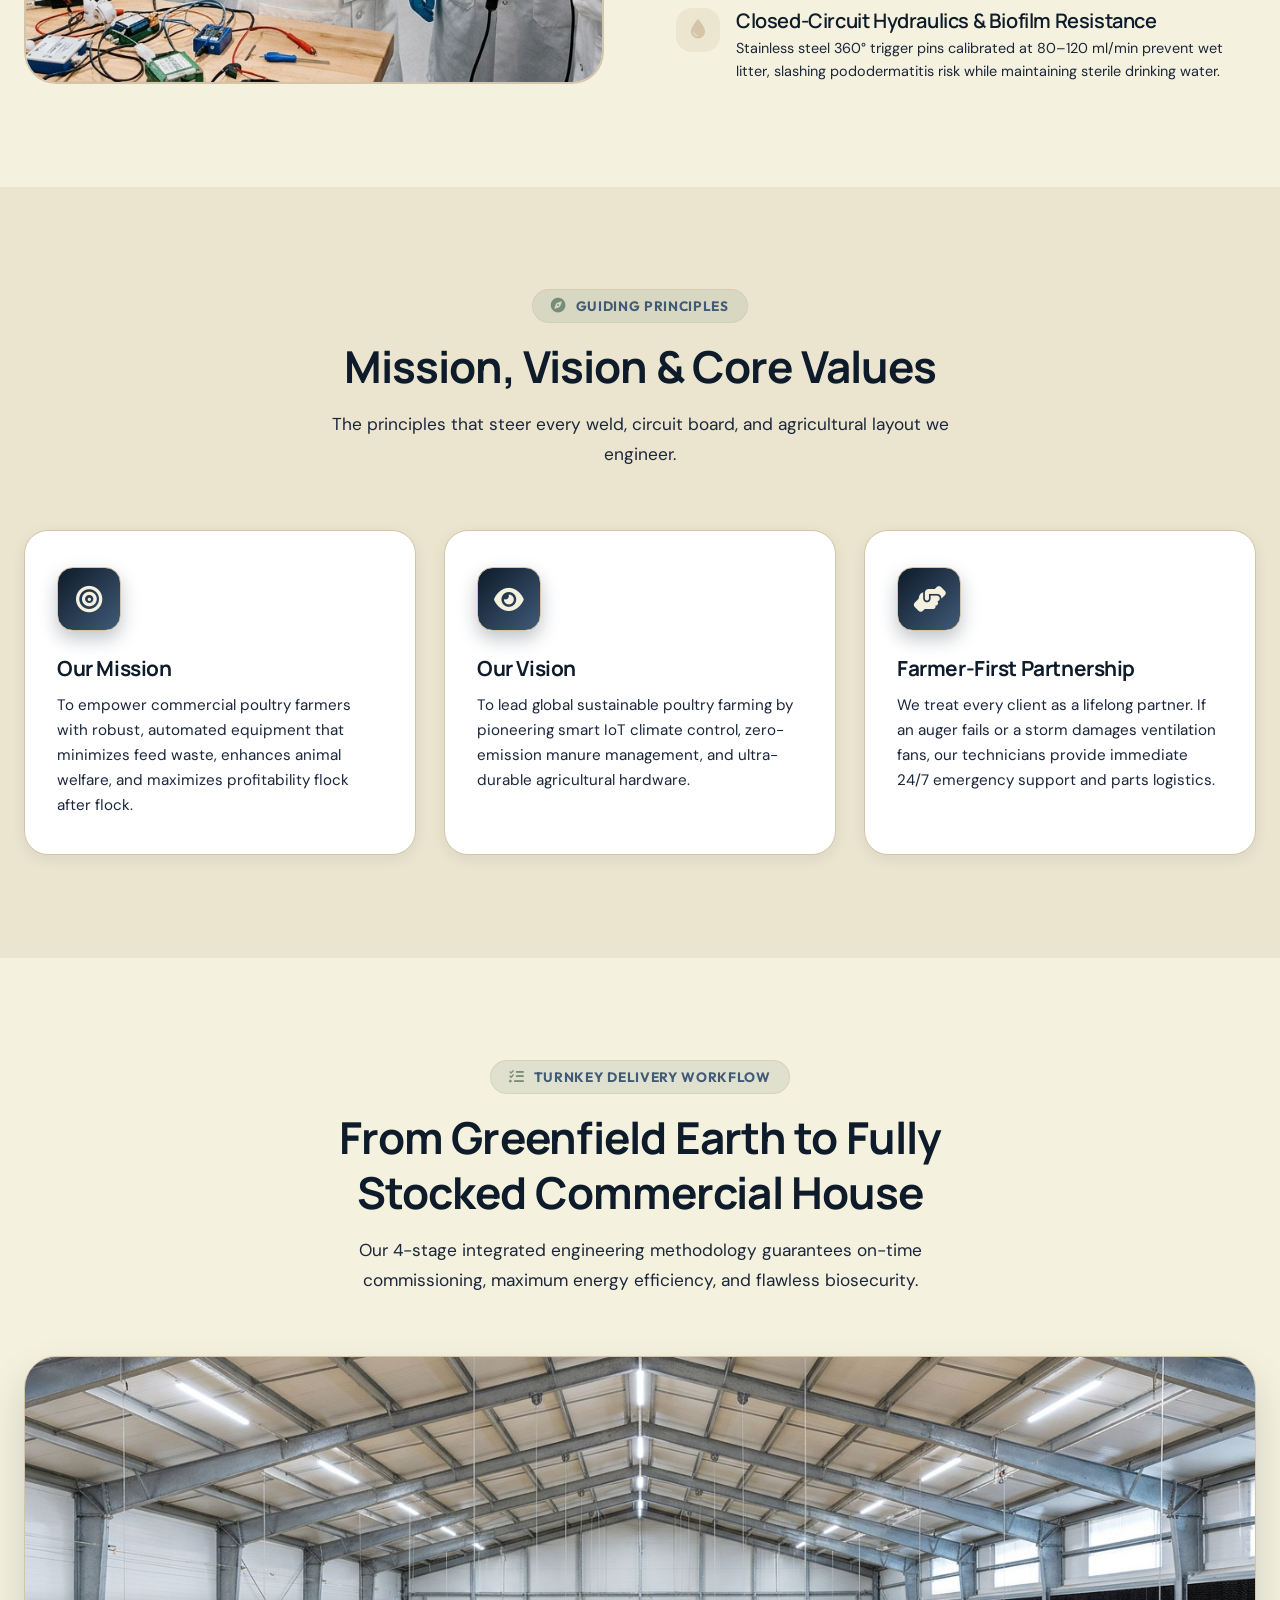
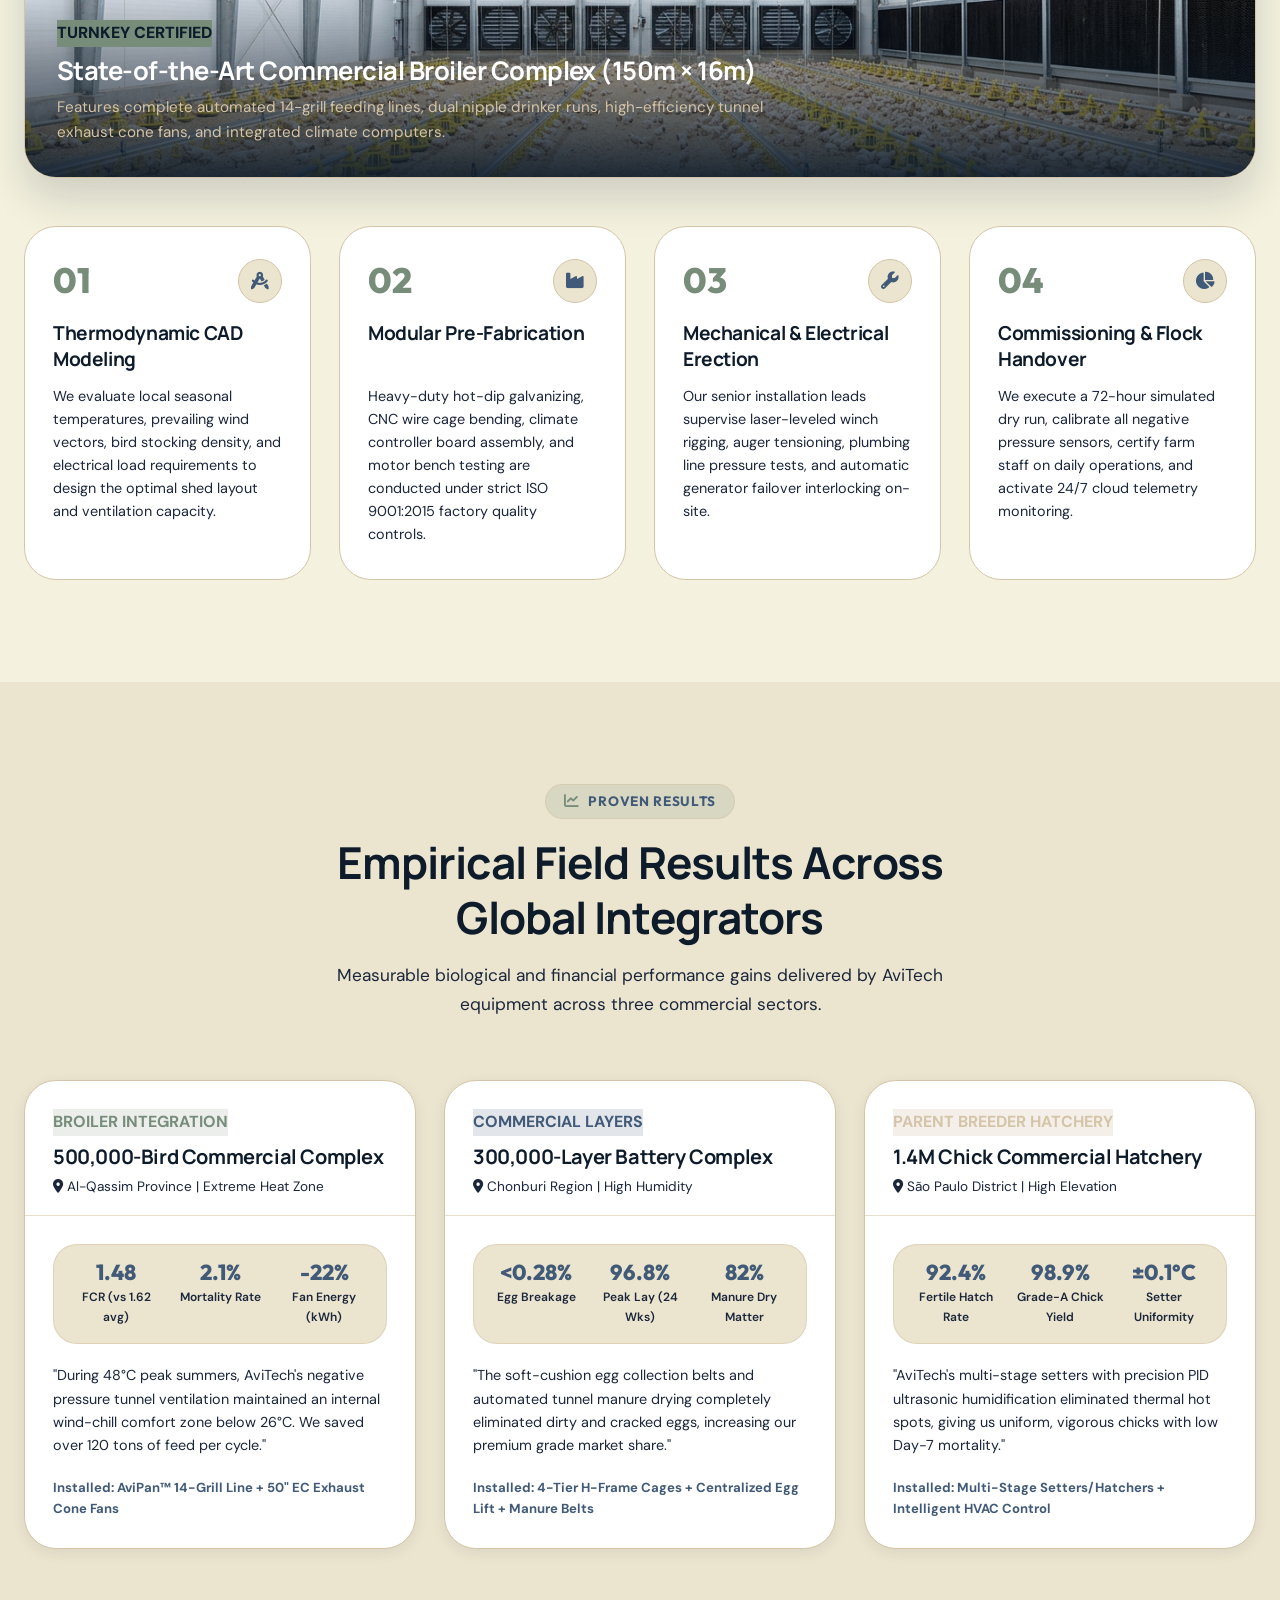
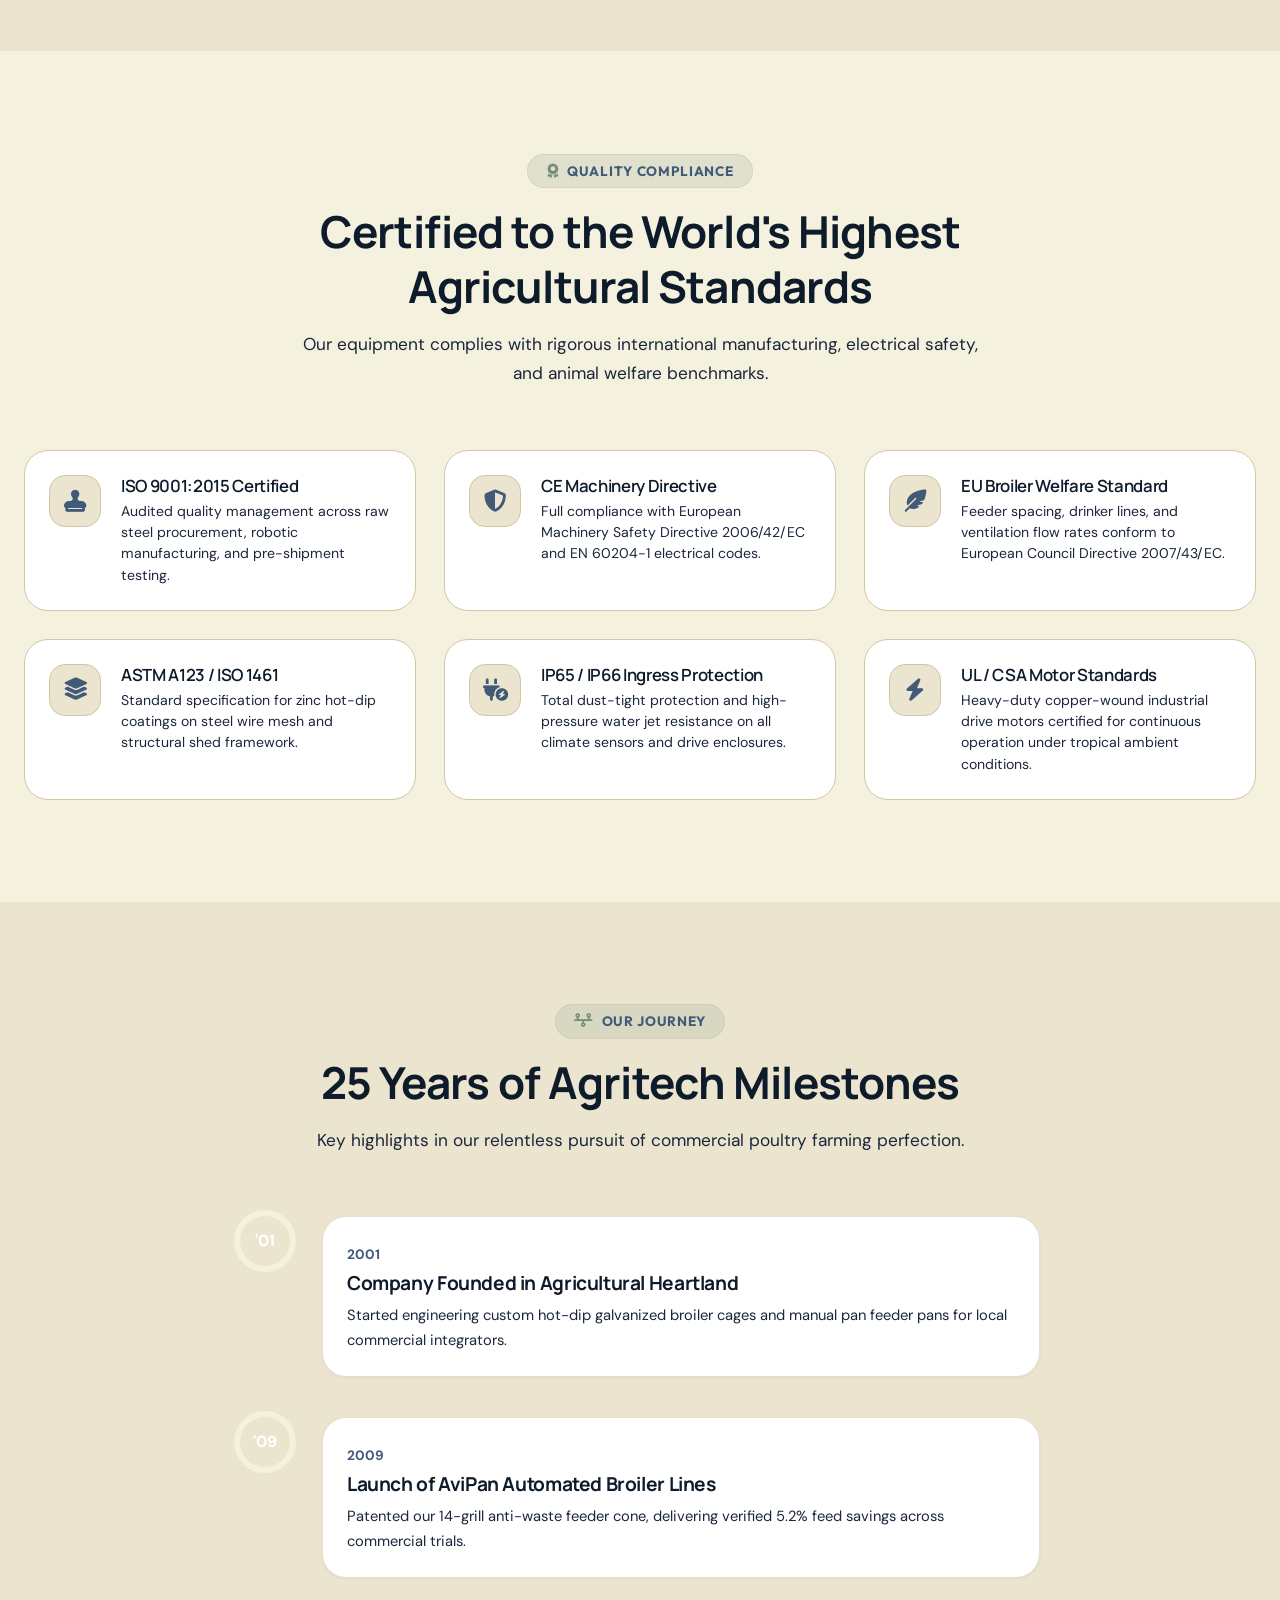
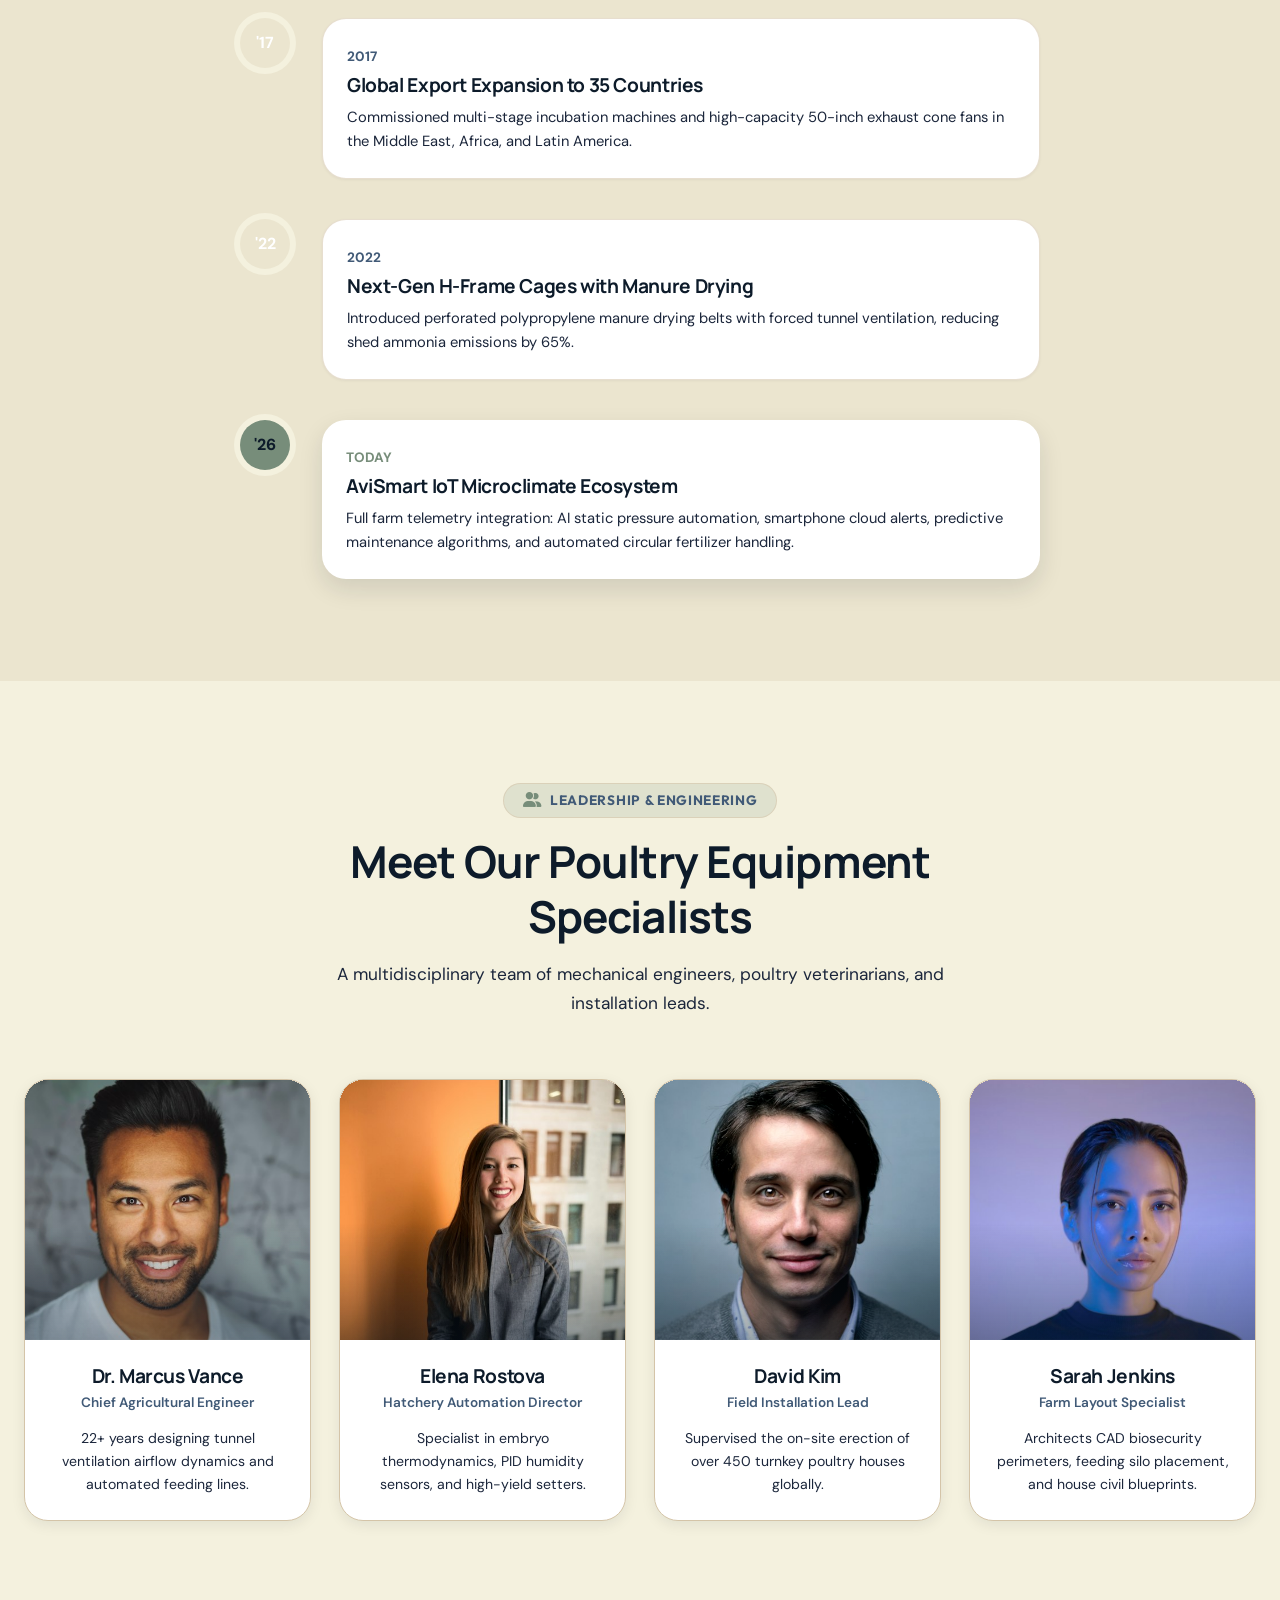
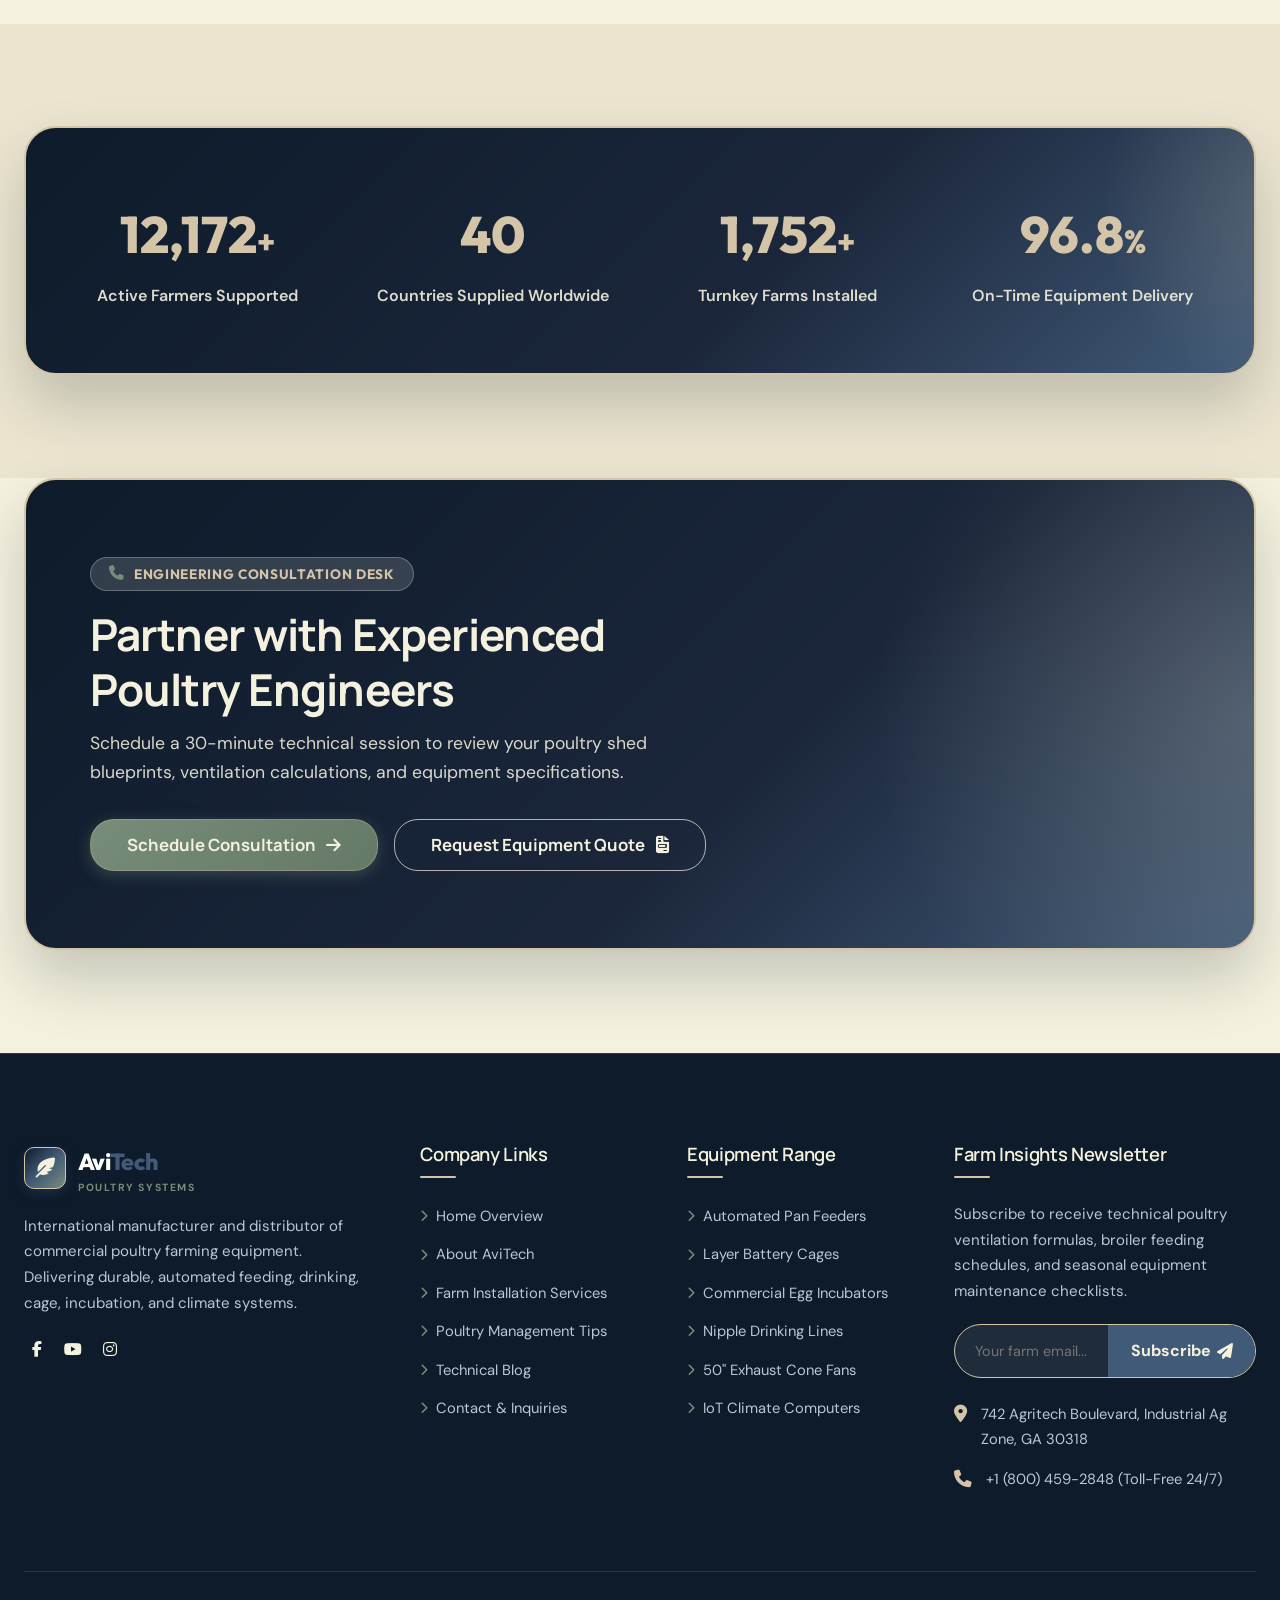
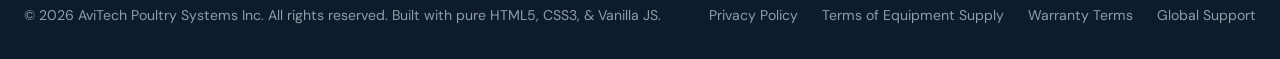
==== commit 9c248969: "fix(nav): enforce constant sticky header on mobile scroll and synchronize mobile drawer with Home Pa" ====
--- a/about.html
+++ b/about.html
@@ -130,14 +130,40 @@
       <button type="button" class="control-btn drawer-close-btn" aria-label="Close Drawer"><i
           class="fa-solid fa-xmark"></i></button>
     </div>
-    <div class="mobile-nav-menu">
-      <a href="index.html" class="mobile-nav-link">Home</a>
+        <div class="mobile-nav-menu">
+      <div>
+        <a href="index.html" class="mobile-nav-link mobile-dropdown-toggle">
+          <span>Home</span> <i class="fa-solid fa-chevron-down mobile-chevron"></i>
+        </a>
+        <div class="mobile-submenu">
+          <a href="index.html" class="mobile-submenu-link"><i class="fa-solid fa-house-chimney"></i> Modern Ag Landing</a>
+          <a href="index-2.html" class="mobile-submenu-link"><i class="fa-solid fa-industry"></i> Equipment Specialized</a>
+        </div>
+      </div>
       <a href="about.html" class="mobile-nav-link active">About Us</a>
-      <a href="products.html" class="mobile-nav-link">Products Catalog</a>
-      <a href="services.html" class="mobile-nav-link">Farm Services</a>
+      <div>
+        <a href="products.html" class="mobile-nav-link mobile-dropdown-toggle">
+          <span>Products</span> <i class="fa-solid fa-chevron-down mobile-chevron"></i>
+        </a>
+        <div class="mobile-submenu">
+          <a href="products.html" class="mobile-submenu-link"><i class="fa-solid fa-boxes-stacked"></i> All Equipment</a>
+          <a href="product-details.html?id=pan-feeder-pro" class="mobile-submenu-link"><i class="fa-solid fa-wheat-awn"></i> Feeder Line System</a>
+          <a href="product-details.html?id=layer-battery-cage" class="mobile-submenu-link"><i class="fa-solid fa-table-cells"></i> Layer Battery Cages</a>
+          <a href="product-details.html?id=industrial-egg-incubator" class="mobile-submenu-link"><i class="fa-solid fa-egg"></i> Egg Incubators</a>
+        </div>
+      </div>
+      <div>
+        <a href="services.html" class="mobile-nav-link mobile-dropdown-toggle">
+          <span>Services</span> <i class="fa-solid fa-chevron-down mobile-chevron"></i>
+        </a>
+        <div class="mobile-submenu">
+          <a href="services.html" class="mobile-submenu-link"><i class="fa-solid fa-screwdriver-wrench"></i> All Farm Services</a>
+          <a href="service-details.html" class="mobile-submenu-link"><i class="fa-solid fa-hammer"></i> Turnkey Installation</a>
+        </div>
+      </div>
       <a href="farming-tips.html" class="mobile-nav-link">Farming Tips</a>
       <a href="blog.html" class="mobile-nav-link">Blog & News</a>
-      <a href="contact.html" class="mobile-nav-link">Contact</a>
+      <a href="contact.html" class="mobile-nav-link">Contact Us</a>
     </div>
     <div style="margin-top: auto; display: flex; flex-direction: column; gap: 0.75rem;">
       <button type="button" class="btn btn-secondary w-100" data-open-quote>
--- a/assets/css/style.css
+++ b/assets/css/style.css
@@ -187,7 +187,7 @@
   line-height: 1.65;
   color: var(--text-secondary);
   background-color: var(--bg-body);
-  overflow-x: hidden;
+  overflow-x: clip;
   transition: background-color var(--transition-normal), color var(--transition-normal);
 }
 
@@ -361,8 +361,9 @@
 .section-tag {
   display: inline-flex;
   align-items: center;
-  gap: 0.5rem;
-  padding: 0.35rem 0.95rem;
+  justify-content: center;
+  gap: 0.55rem;
+  padding: 0.5rem 1.15rem;
   border-radius: var(--radius-full);
   background-color: var(--accent-soft);
   color: var(--c-slate-blue);
@@ -370,9 +371,12 @@
   font-family: var(--font-display);
   font-size: 0.85rem;
   font-weight: 700;
+  line-height: 1.2;
   text-transform: uppercase;
   letter-spacing: 0.05em;
-  margin-block-end: 0.85rem;
+  margin-block-end: 1rem;
+  vertical-align: middle;
+  transition: all var(--transition-fast);
 }
 
 [data-theme="dark"] .section-tag {
@@ -382,8 +386,12 @@
 }
 
 .section-tag i {
-  font-size: 0.9rem;
+  font-size: 0.92rem;
   color: var(--c-sage-green);
+  display: inline-flex;
+  align-items: center;
+  justify-content: center;
+  line-height: 1;
 }
 
 .section-title {
@@ -845,13 +853,15 @@
   color: var(--c-sage-green);
 }
 
-.dropdown-link:hover {
+.dropdown-link:hover,
+.dropdown-link.active {
   background-color: var(--bg-surface-secondary);
   color: var(--c-slate-blue);
   transform: translateX(4px);
 }
 
-[dir="rtl"] .dropdown-link:hover {
+[dir="rtl"] .dropdown-link:hover,
+[dir="rtl"] .dropdown-link.active {
   transform: translateX(-4px);
 }
 
@@ -1150,8 +1160,11 @@
   gap: 0.5rem;
 }
 
-.mobile-submenu-link:hover {
-  color: var(--c-slate-blue);
+.mobile-submenu-link:hover,
+.mobile-submenu-link.active {
+  color: var(--c-slate-blue) !important;
+  font-weight: 700 !important;
+  background-color: var(--bg-surface-secondary);
 }
 
 /* --------------------------------------------------------------------------
@@ -2202,6 +2215,11 @@
   box-shadow: var(--shadow-xs);
 }
 
+.blog-cta-widget {
+  border-radius: var(--radius-lg);
+  padding: 1.75rem;
+}
+
 .article-cover-wrap {
   border-radius: var(--radius-xl);
   overflow: hidden;
@@ -2238,6 +2256,7 @@
   box-shadow: var(--shadow-sm);
   display: flex;
   flex-direction: column;
+  height: 100%;
   transition: all var(--transition-normal);
 }
 
@@ -2297,7 +2316,7 @@
 }
 
 .blog-body {
-  padding: 1.5rem;
+  padding: 1.65rem 1.5rem;
   display: flex;
   flex-direction: column;
   flex-grow: 1;
@@ -2321,7 +2340,10 @@
 .blog-title {
   font-size: 1.25rem;
   font-weight: 700;
-  line-height: 1.4;
+  line-height: 1.38;
+  min-height: 5.25rem;
+  display: flex;
+  align-items: flex-start;
   margin-block-end: 0.75rem;
 }
 
@@ -2336,8 +2358,16 @@
 .blog-snippet {
   font-size: 0.92rem;
   line-height: 1.6;
+  min-height: 5.9rem;
   margin-block-end: 1.25rem;
   flex-grow: 1;
+}
+
+.blog-body .btn-text {
+  margin-top: auto;
+  display: inline-flex;
+  align-items: center;
+  gap: 0.45rem;
 }
 
 /* --------------------------------------------------------------------------
@@ -3330,6 +3360,7 @@
   transition: all var(--transition-normal);
   display: flex;
   flex-direction: column;
+  height: 100%;
 }
 
 .process-step-card:hover {
@@ -3340,6 +3371,25 @@
 
 [data-theme="dark"] .process-step-card:hover {
   border-color: var(--c-sage-green);
+}
+
+.process-step-card h3 {
+  font-size: 1.22rem;
+  font-weight: 700;
+  color: var(--text-main);
+  margin-bottom: 0.75rem;
+  line-height: 1.35;
+  min-height: 3.25rem;
+  display: flex;
+  align-items: flex-start;
+}
+
+.process-step-card p {
+  font-size: 0.92rem;
+  color: var(--text-secondary);
+  line-height: 1.65;
+  margin: 0;
+  flex-grow: 1;
 }
 
 .step-number-tag {
@@ -3348,7 +3398,7 @@
   font-weight: 800;
   line-height: 1;
   color: var(--c-sage-green);
-  margin-bottom: 1rem;
+  margin-bottom: 1.15rem;
   display: flex;
   align-items: center;
   justify-content: space-between;
@@ -5000,12 +5050,82 @@
 /* Quick Service Cards in Top Grid */
 .service-quick-card {
   cursor: pointer;
+  display: flex !important;
+  flex-direction: column !important;
+  height: 100% !important;
   transition: all 0.3s cubic-bezier(0.16, 1, 0.3, 1);
 }
 
+.service-quick-card p {
+  flex-grow: 1 !important;
+  margin-bottom: 1.25rem !important;
+}
+
+.service-quick-card .service-explore-btn {
+  margin-top: auto !important;
+  display: inline-flex !important;
+  align-items: center !important;
+  gap: 0.45rem !important;
+}
+
 .service-quick-card:hover {
-  border-color: #1B4332;
-  box-shadow: 0 12px 28px rgba(0, 0, 0, 0.08);
+  border-color: var(--c-slate-blue);
+  box-shadow: 0 12px 28px rgba(0, 0, 0, 0.12);
+}
+
+/* Field Reliability Showcase & Tag Alignment */
+.field-showcase-section {
+  padding-block: clamp(4.5rem, 8vw, 7rem) !important;
+  position: relative;
+  background-color: var(--bg-main);
+  border-top: 1px solid var(--border-light);
+}
+
+[data-theme="dark"] .field-showcase-section {
+  border-top-color: var(--border-medium);
+}
+
+.field-reliability-tag {
+  display: inline-flex !important;
+  align-items: center !important;
+  justify-content: center !important;
+  gap: 0.65rem !important;
+  padding: 0.6rem 1.35rem !important;
+  font-size: 0.88rem !important;
+  font-weight: 700 !important;
+  line-height: 1.15 !important;
+  border-radius: var(--radius-full) !important;
+  margin-block-end: 1.25rem !important;
+  letter-spacing: 0.06em !important;
+  box-shadow: 0 2px 10px rgba(0, 0, 0, 0.05);
+  transition: all var(--transition-fast);
+  cursor: default;
+}
+
+.field-reliability-tag i {
+  font-size: 0.95rem !important;
+  line-height: 1 !important;
+  display: inline-flex !important;
+  align-items: center !important;
+  justify-content: center !important;
+}
+
+.field-showcase-layout {
+  align-items: center !important;
+}
+
+.field-reliability-actions {
+  display: flex !important;
+  gap: 1rem !important;
+  align-items: center !important;
+  flex-wrap: wrap !important;
+  margin-top: 2rem !important;
+}
+
+.field-reliability-actions .btn {
+  padding: 0.82rem 1.4rem !important;
+  font-size: 0.92rem !important;
+  white-space: nowrap !important;
 }
 
 /* --------------------------------------------------------------------------
--- a/assets/css/responsive.css
+++ b/assets/css/responsive.css
@@ -207,6 +207,11 @@
     gap: 1.5rem;
   }
   
+  .footer-grid {
+    grid-template-columns: repeat(2, 1fr) !important;
+    gap: 2.5rem !important;
+  }
+  
   .grid-3 {
     grid-template-columns: repeat(2, 1fr);
     gap: 1.5rem;
@@ -246,6 +251,15 @@
   .nutrition-visual img {
     min-height: 340px;
   }
+
+  .field-showcase-section {
+    padding-block: clamp(3.5rem, 6vw, 5rem) !important;
+  }
+
+  .field-showcase-layout {
+    gap: 2.5rem !important;
+    align-items: center !important;
+  }
 }
 
 /* Max Width 767px (Mobile Landscape & Large Phones) */
@@ -263,9 +277,19 @@
 
   html,
   body {
-    overflow-x: hidden !important;
+    overflow-x: clip !important;
     width: 100% !important;
     max-width: 100vw !important;
+  }
+
+  /* Constant Sticky Header on Mobile Scroll */
+  .site-header {
+    position: sticky !important;
+    top: 0 !important;
+    left: 0 !important;
+    right: 0 !important;
+    width: 100% !important;
+    z-index: 1000 !important;
   }
 
   .container,
@@ -299,8 +323,17 @@
   .grid-auto,
   .split-layout,
   .article-layout-grid {
-    grid-template-columns: 1fr !important;
+    grid-template-columns: minmax(0, 1fr) !important;
     gap: 1.35rem !important;
+  }
+
+  .split-layout > *,
+  .grid-2 > *,
+  .grid-3 > *,
+  .grid-4 > *,
+  .grid-auto > * {
+    min-width: 0 !important;
+    max-width: 100% !important;
   }
 
   .article-layout-grid aside {
@@ -329,6 +362,7 @@
   .hero-slide {
     display: flex !important;
     align-items: center !important;
+    overflow: hidden !important;
   }
 
   .hero-slide:not(.active) {
@@ -598,8 +632,44 @@
     justify-content: center !important;
   }
 
-  .service-card {
-    padding: 1.35rem !important;
+  .service-card,
+  .service-quick-card,
+  .process-step-card,
+  .feature-card {
+    padding: 1.65rem 1.35rem !important;
+  }
+
+  .process-step-card h3 {
+    min-height: auto !important;
+    margin-bottom: 0.5rem !important;
+  }
+
+  /* Field Reliability Showcase Responsive Alignment */
+  .field-showcase-section {
+    padding-block: 3.5rem !important;
+  }
+
+  .field-showcase-layout {
+    grid-template-columns: 1fr !important;
+    gap: 1.75rem !important;
+  }
+
+  .field-reliability-tag {
+    margin-block-end: 1rem !important;
+    padding: 0.5rem 1.15rem !important;
+  }
+
+  .field-reliability-actions {
+    flex-direction: column !important;
+    width: 100% !important;
+    gap: 0.85rem !important;
+    margin-top: 1.5rem !important;
+  }
+
+  .field-reliability-actions .btn {
+    width: 100% !important;
+    justify-content: center !important;
+    padding: 0.88rem 1.25rem !important;
   }
 
   /* Blog & Editorial Alignment in Inspect / Mobile Mode */
@@ -630,7 +700,7 @@
   }
 
   .blog-featured-content {
-    padding: 1.35rem 1.15rem !important;
+    padding: 1.35rem 1.25rem !important;
   }
 
   .blog-featured-title {
@@ -660,9 +730,12 @@
   .blog-card {
     width: 100% !important;
     max-width: 100% !important;
+    height: 100% !important;
     padding: 0 !important;
     border-radius: var(--radius-md, 12px) !important;
     overflow: hidden !important;
+    display: flex !important;
+    flex-direction: column !important;
   }
 
   .blog-img-box {
@@ -671,19 +744,34 @@
   }
 
   .blog-body {
-    padding: 1.25rem 1.15rem !important;
+    padding: 1.35rem 1.25rem !important;
+    display: flex !important;
+    flex-direction: column !important;
+    flex-grow: 1 !important;
   }
 
   .blog-title {
     font-size: 1.12rem !important;
     line-height: 1.35 !important;
-    margin-bottom: 0.5rem !important;
+    min-height: 4.65rem !important;
+    display: flex !important;
+    align-items: flex-start !important;
+    margin-bottom: 0.65rem !important;
   }
 
   .blog-snippet {
     font-size: 0.88rem !important;
     line-height: 1.55 !important;
-    margin-bottom: 1rem !important;
+    min-height: 4.4rem !important;
+    margin-bottom: 1.15rem !important;
+    flex-grow: 1 !important;
+  }
+
+  .blog-body .btn-text {
+    margin-top: auto !important;
+    display: inline-flex !important;
+    align-items: center !important;
+    gap: 0.45rem !important;
   }
 
   .blog-sidebar {
@@ -691,7 +779,8 @@
     width: 100% !important;
   }
 
-  .blog-widget {
+  .blog-widget,
+  .blog-cta-widget {
     padding: 1.25rem !important;
     border-radius: var(--radius-md, 12px) !important;
   }
@@ -925,21 +1014,53 @@
 
   .newsletter-form-wrap,
   .newsletter-box {
+    display: flex !important;
     flex-direction: column !important;
     background: transparent !important;
+    border: none !important;
+    border-radius: 0 !important;
+    overflow: visible !important;
+    box-shadow: none !important;
     padding: 0 !important;
-    gap: 0.65rem !important;
-    width: 100% !important;
-  }
-
+    gap: 0.75rem !important;
+    width: 100% !important;
+  }
+
+  .newsletter-box:focus-within {
+    border: none !important;
+    border-color: transparent !important;
+    box-shadow: none !important;
+  }
+
+  input[type="email"].newsletter-input,
   .newsletter-input {
     background: #ffffff !important;
+    border: 1.5px solid rgba(212, 196, 168, 0.6) !important;
     border-radius: var(--radius-full, 9999px) !important;
+    color: #0D1B2A !important;
+    -webkit-text-fill-color: #0D1B2A !important;
     padding: 0 1.25rem !important;
     height: 48px !important;
-    font-size: 1rem !important;
+    font-size: 0.95rem !important;
+    font-weight: 500 !important;
     width: 100% !important;
     box-sizing: border-box !important;
+    box-shadow: 0 2px 8px rgba(0, 0, 0, 0.12) !important;
+    transition: border-color var(--transition-fast), box-shadow var(--transition-fast) !important;
+  }
+
+  input[type="email"].newsletter-input::placeholder,
+  .newsletter-input::placeholder {
+    color: #6C7A89 !important;
+    -webkit-text-fill-color: #6C7A89 !important;
+    opacity: 1 !important;
+  }
+
+  input[type="email"].newsletter-input:focus,
+  .newsletter-input:focus {
+    border-color: var(--c-warm-sand) !important;
+    box-shadow: 0 0 0 3px rgba(212, 196, 168, 0.4) !important;
+    outline: none !important;
   }
 
   .newsletter-form-wrap .btn,
@@ -947,8 +1068,28 @@
     width: 100% !important;
     height: 48px !important;
     border-radius: var(--radius-full, 9999px) !important;
+    background-color: var(--c-slate-blue) !important;
+    color: #ffffff !important;
     font-size: 0.95rem !important;
+    font-weight: 700 !important;
+    display: inline-flex !important;
+    align-items: center !important;
     justify-content: center !important;
+    gap: 0.5rem !important;
+    border: none !important;
+    cursor: pointer !important;
+    box-shadow: 0 4px 14px rgba(65, 90, 119, 0.35) !important;
+    transition: background-color var(--transition-fast), transform var(--transition-fast), box-shadow var(--transition-fast) !important;
+  }
+
+  .newsletter-form-wrap .btn:hover,
+  .newsletter-form-wrap .btn:active,
+  .newsletter-btn:hover,
+  .newsletter-btn:active {
+    background-color: var(--c-sage-green) !important;
+    color: var(--c-deep-navy) !important;
+    box-shadow: 0 6px 18px rgba(163, 177, 138, 0.4) !important;
+    transform: translateY(-1px) !important;
   }
 
   /* Drawers & Modals on Mobile */
@@ -962,7 +1103,8 @@
     height: 36px !important;
   }
 
-  .modal-dialog {
+  .modal-dialog,
+  .modal-content {
     width: 95% !important;
     max-width: 95% !important;
     padding: 1.5rem 1.25rem !important;
@@ -1062,19 +1204,89 @@
     display: none !important;
   }
 
+  .service-detail-pane,
   .service-tab-pane {
+    padding: 0 !important;
+  }
+
+  .service-pane-card {
+    border-radius: var(--radius-lg, 16px) !important;
+    overflow: hidden !important;
+  }
+
+  .service-pane-image-box {
+    height: 210px !important;
+    width: 100% !important;
+  }
+
+  .service-pane-img {
+    height: 100% !important;
+    width: 100% !important;
+    object-fit: cover !important;
+  }
+
+  .service-pane-content {
+    padding: 1.5rem 1.25rem !important;
+  }
+
+  .service-pane-title {
+    font-size: 1.28rem !important;
+    line-height: 1.35 !important;
+    margin-bottom: 0.75rem !important;
+  }
+
+  .service-pane-desc {
+    font-size: 0.88rem !important;
+    line-height: 1.6 !important;
+    margin-bottom: 1.25rem !important;
+  }
+
+  .service-checklist-grid {
+    grid-template-columns: 1fr !important;
+    gap: 0.65rem !important;
+    margin-bottom: 1.25rem !important;
+  }
+
+  .service-specs-table {
+    grid-template-columns: 1fr !important;
+    padding: 0.9rem 1rem !important;
+    gap: 0.75rem !important;
+    margin-bottom: 1.5rem !important;
+  }
+
+  .service-actions-row {
+    flex-direction: column !important;
+    width: 100% !important;
+    gap: 0.75rem !important;
+  }
+
+  .service-actions-row .btn {
+    width: 100% !important;
+    justify-content: center !important;
+    padding: 0.85rem 1.25rem !important;
+    min-height: 44px !important;
+  }
+
+  /* Case Studies Mobile Padding */
+  .case-study-card {
+    border-radius: var(--radius-lg, 16px) !important;
+  }
+
+  .case-study-header {
+    padding: 1.35rem 1.25rem 0.75rem !important;
+  }
+
+  .case-study-body {
     padding: 1.25rem !important;
   }
 
-  .service-tab-pane .split-layout {
-    grid-template-columns: 1fr !important;
-    gap: 1.25rem !important;
-  }
-
-  .service-tab-pane img {
-    height: 220px !important;
-    width: 100% !important;
-    object-fit: cover !important;
+  /* Accordion Mobile Padding */
+  .accordion-header {
+    padding: 1rem 1.15rem !important;
+  }
+
+  .accordion-body {
+    padding: 0 1.15rem 1.15rem !important;
   }
 
   /* Store Locator Google Maps Mobile Alignment (Exact Match to Reference Platform) */
@@ -1126,8 +1338,10 @@
   }
 
   .map-view-switcher {
-    top: 12px !important;
-    right: 12px !important;
+    top: 10px !important;
+    left: 10px !important;
+    right: 10px !important;
+    max-width: calc(100% - 20px) !important;
     padding: 3px !important;
     gap: 3px !important;
     background: rgba(255, 255, 255, 0.95) !important;
@@ -1140,15 +1354,19 @@
   }
 
   .map-view-btn {
-    padding: 0.4rem 0.65rem !important;
-    font-size: 0.78rem !important;
+    flex: 1 1 0 !important;
+    padding: 0.35rem 0.4rem !important;
+    font-size: 0.74rem !important;
     border: none !important;
     background: transparent !important;
     border-radius: 8px !important;
     display: inline-flex !important;
     align-items: center !important;
-    gap: 0.35rem !important;
+    justify-content: center !important;
+    gap: 0.28rem !important;
     font-weight: 700 !important;
+    min-height: 36px !important;
+    white-space: nowrap !important;
   }
 
   .store-floating-card {
@@ -1175,6 +1393,156 @@
   .store-actions-grid {
     grid-template-columns: 1fr 1fr !important;
     gap: 0.6rem !important;
+  }
+
+  .store-actions-grid .btn {
+    min-height: 40px !important;
+    display: inline-flex !important;
+    align-items: center !important;
+    justify-content: center !important;
+    padding: 0.5rem 0.75rem !important;
+    font-size: 0.84rem !important;
+  }
+
+  /* Component Touch Target & Layout Polish Across Pages */
+  .contact-card-action.copy-text-btn {
+    min-height: 38px !important;
+    padding: 0.45rem 0.85rem !important;
+    display: inline-flex !important;
+    align-items: center !important;
+    gap: 0.5rem !important;
+    border-radius: var(--radius-sm) !important;
+    background: var(--bg-surface-secondary) !important;
+    font-size: 0.82rem !important;
+  }
+
+  .map-view-btn {
+    min-height: 38px !important;
+    padding: 0.45rem 0.85rem !important;
+    display: inline-flex !important;
+    align-items: center !important;
+    font-size: 0.84rem !important;
+  }
+
+  .service-quick-card .service-explore-btn {
+    min-height: 40px !important;
+    display: inline-flex !important;
+    align-items: center !important;
+    gap: 0.45rem !important;
+    padding: 0.5rem 0 !important;
+  }
+
+  .blog-cta-widget .btn {
+    min-height: 44px !important;
+    display: inline-flex !important;
+    align-items: center !important;
+    justify-content: center !important;
+  }
+
+  /* Product Details Page Responsive Image & Actions */
+  #product-details-content .split-layout > div:first-child > div:first-child {
+    height: clamp(240px, 60vw, 360px) !important;
+  }
+
+  .gallery-thumb {
+    height: clamp(65px, 18vw, 85px) !important;
+  }
+
+  .product-action-buttons {
+    flex-direction: column !important;
+    width: 100% !important;
+    gap: 0.75rem !important;
+  }
+
+  .product-action-buttons .btn {
+    width: 100% !important;
+    justify-content: center !important;
+    min-height: 46px !important;
+    padding: 0.75rem 1rem !important;
+  }
+
+  [data-tabs-group] > div:first-child {
+    overflow-x: auto !important;
+    flex-wrap: nowrap !important;
+    -webkit-overflow-scrolling: touch !important;
+    scrollbar-width: none !important;
+  }
+
+  [data-tabs-group] > div:first-child::-webkit-scrollbar {
+    display: none !important;
+  }
+
+  [data-tabs-group] .tab-btn {
+    flex-shrink: 0 !important;
+    white-space: nowrap !important;
+  }
+
+  /* Service Details Page Image & Sticky Card Overrides */
+  #sd-image {
+    object-fit: cover !important;
+  }
+
+  #service-details-content .reveal-left > div[style*="height: 340px"] {
+    height: clamp(210px, 52vw, 320px) !important;
+  }
+
+  #service-details-content .reveal-right > div[style*="position: sticky"] {
+    position: static !important;
+    padding: 1.5rem 1.25rem !important;
+    margin-top: 1.5rem !important;
+    box-shadow: var(--shadow-md) !important;
+  }
+
+  /* About Page Turnkey Showcase Banner */
+  .reveal-zoom img[src*="turnkey-poultry-project.jpg"] {
+    height: clamp(250px, 58vw, 360px) !important;
+  }
+
+  .reveal-zoom div[style*="position: absolute"] {
+    padding: 1.25rem 1rem !important;
+  }
+
+  .reveal-zoom div[style*="position: absolute"] h3 {
+    font-size: clamp(1.05rem, 3.8vw, 1.35rem) !important;
+    line-height: 1.3 !important;
+    margin-bottom: 0.35rem !important;
+  }
+
+  .reveal-zoom div[style*="position: absolute"] p {
+    font-size: 0.85rem !important;
+    line-height: 1.4 !important;
+    display: -webkit-box !important;
+    -webkit-line-clamp: 2 !important;
+    -webkit-box-orient: vertical !important;
+    overflow: hidden !important;
+  }
+
+  /* About Page Timeline Mobile Spacing */
+  div[style*="max-width: 800px"] div[style*="display: flex; gap: 2rem"] {
+    gap: 1rem !important;
+    margin-bottom: 1.75rem !important;
+  }
+
+  div[style*="max-width: 800px"] div[style*="width: 50px; height: 50px"] {
+    width: 42px !important;
+    height: 42px !important;
+    font-size: 0.88rem !important;
+  }
+
+  div[style*="max-width: 800px"] div[style*="left: 24px"] {
+    left: 20px !important;
+  }
+
+  /* Table Mobile Scroll and Padding */
+  table {
+    -webkit-overflow-scrolling: touch !important;
+  }
+
+  table th,
+  table td {
+    padding: 0.75rem 0.85rem !important;
+    font-size: 0.86rem !important;
+    white-space: nowrap !important;
   }
 
   /* Footer on Mobile */
@@ -1301,11 +1669,17 @@
   .action-btn,
   .control-btn,
   .hamburger-btn {
-    width: 33px !important;
-    height: 33px !important;
-    font-size: 0.82rem !important;
+    width: 38px !important;
+    height: 38px !important;
+    min-width: 38px !important;
+    min-height: 38px !important;
+    font-size: 0.92rem !important;
     flex-shrink: 0 !important;
     padding: 0 !important;
+    display: inline-flex !important;
+    align-items: center !important;
+    justify-content: center !important;
+    border-radius: var(--radius-md) !important;
   }
 
   .header-cart-badge {
@@ -1333,9 +1707,11 @@
   .action-btn,
   .control-btn,
   .hamburger-btn {
-    width: 31px !important;
-    height: 31px !important;
-    font-size: 0.78rem !important;
+    width: 38px !important;
+    height: 38px !important;
+    min-width: 38px !important;
+    min-height: 38px !important;
+    font-size: 0.9rem !important;
   }
 
   .nav-actions,
@@ -1350,3 +1726,27 @@
     display: none !important;
   }
 }
+
+/* Max Width 350px (Ultra Compact Screens) */
+@media (max-width: 350px) {
+  .brand-name,
+  .logo-text {
+    font-size: 0.88rem !important;
+  }
+
+  .brand-icon-box,
+  .logo-badge {
+    width: 28px !important;
+    height: 28px !important;
+  }
+
+  .action-btn,
+  .control-btn,
+  .hamburger-btn {
+    width: 36px !important;
+    height: 36px !important;
+    min-width: 36px !important;
+    min-height: 36px !important;
+    font-size: 0.85rem !important;
+  }
+}
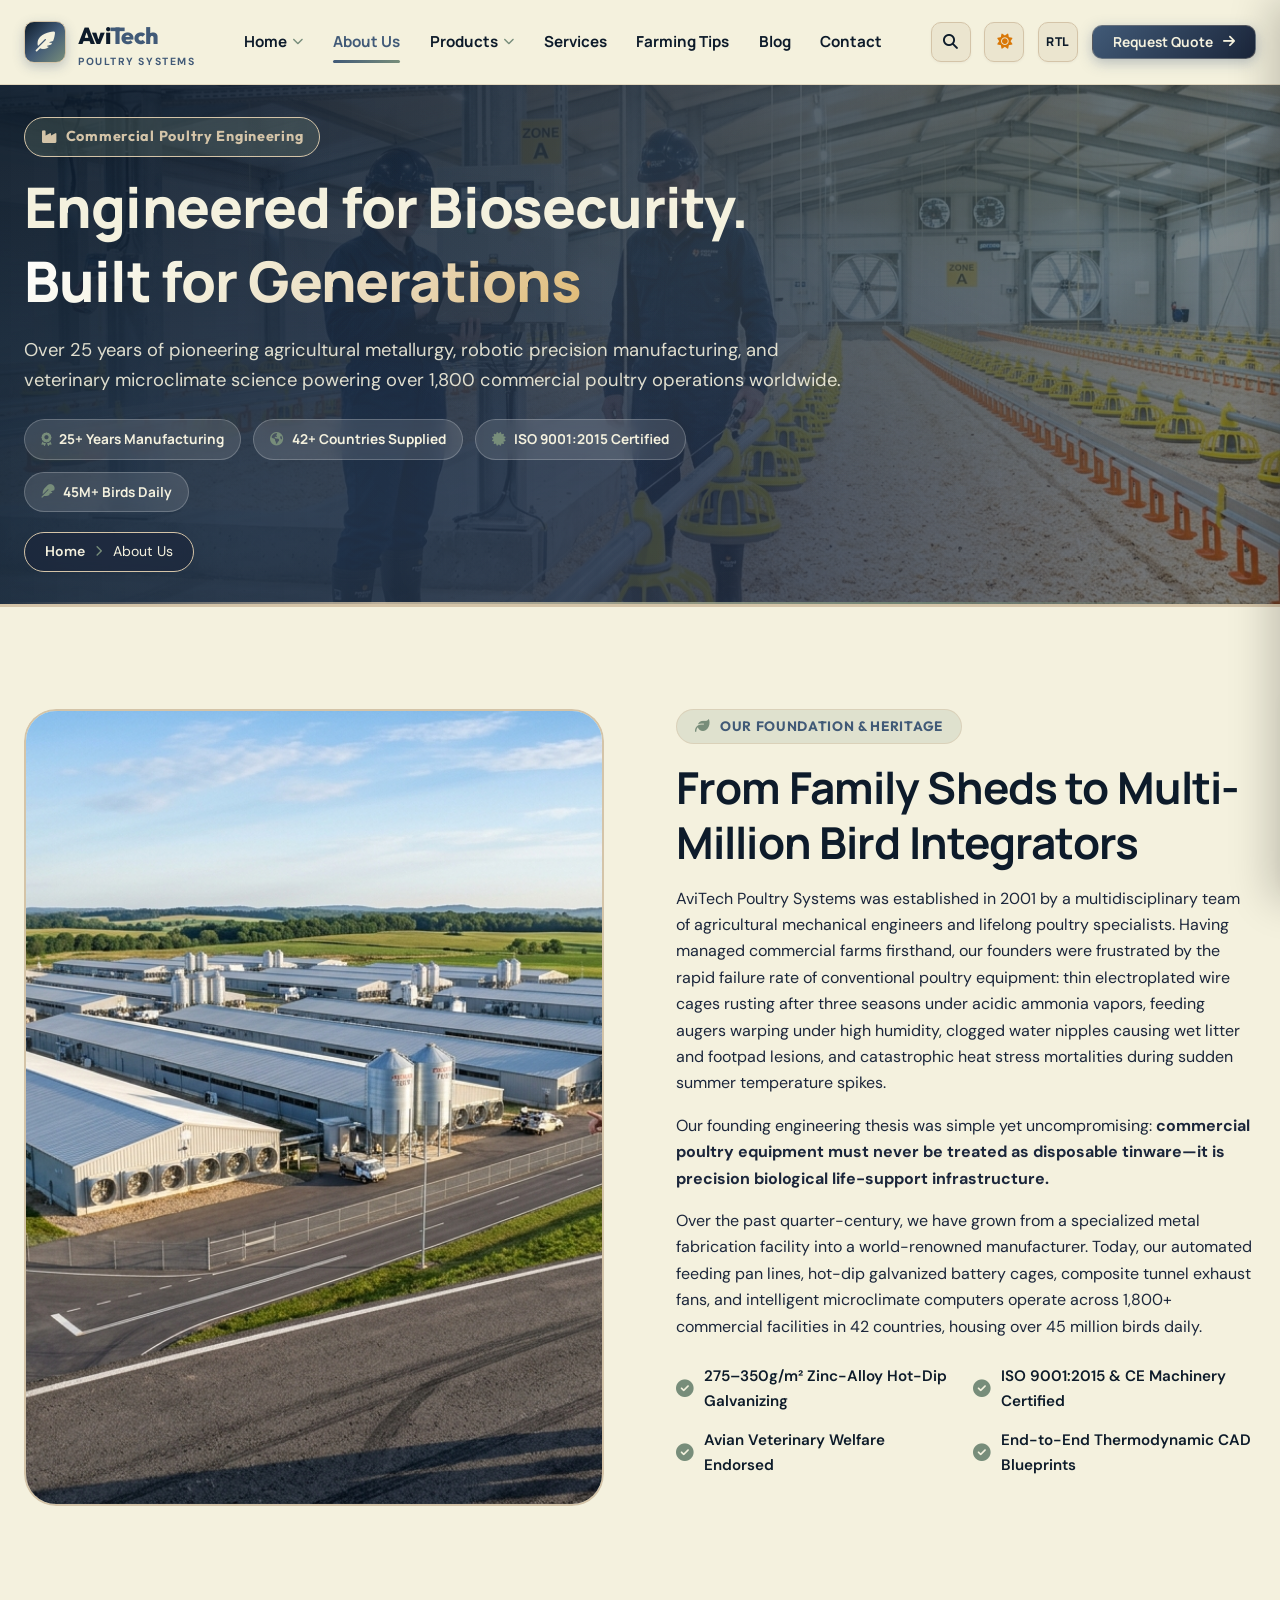
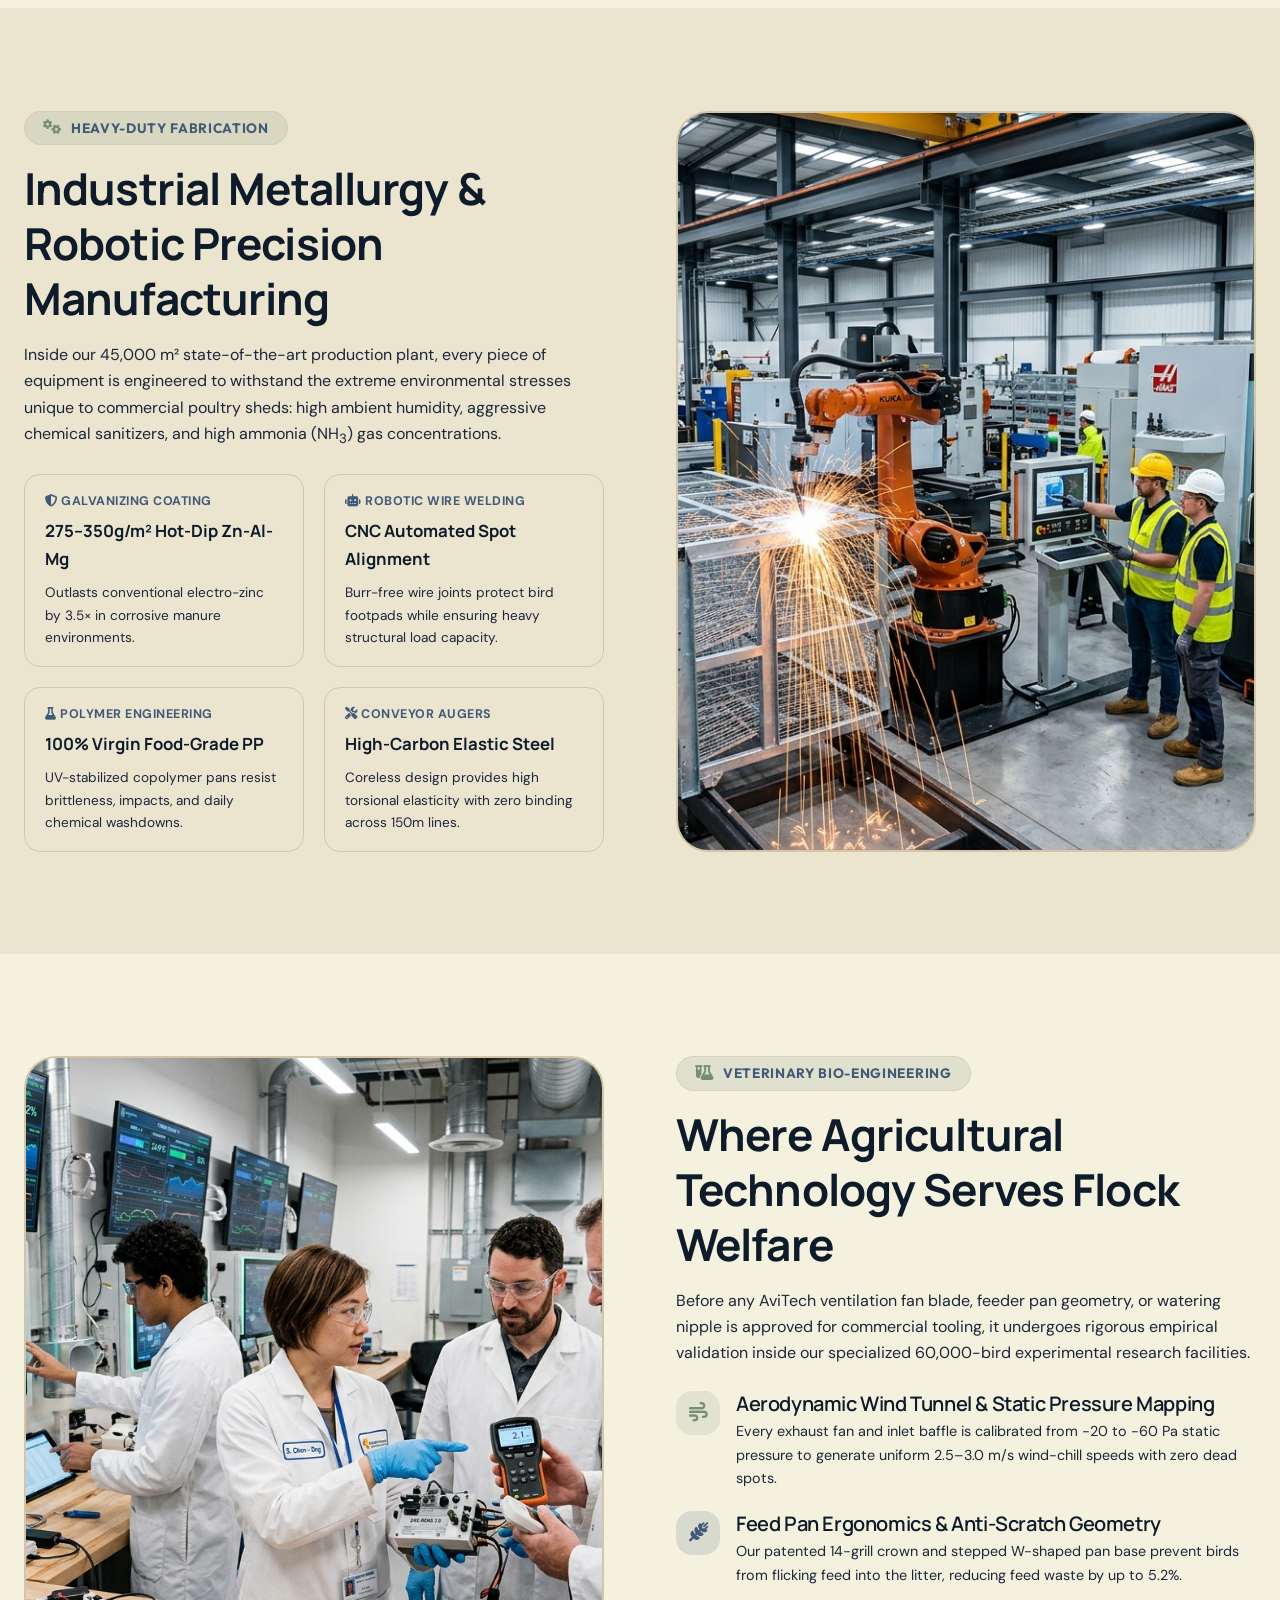
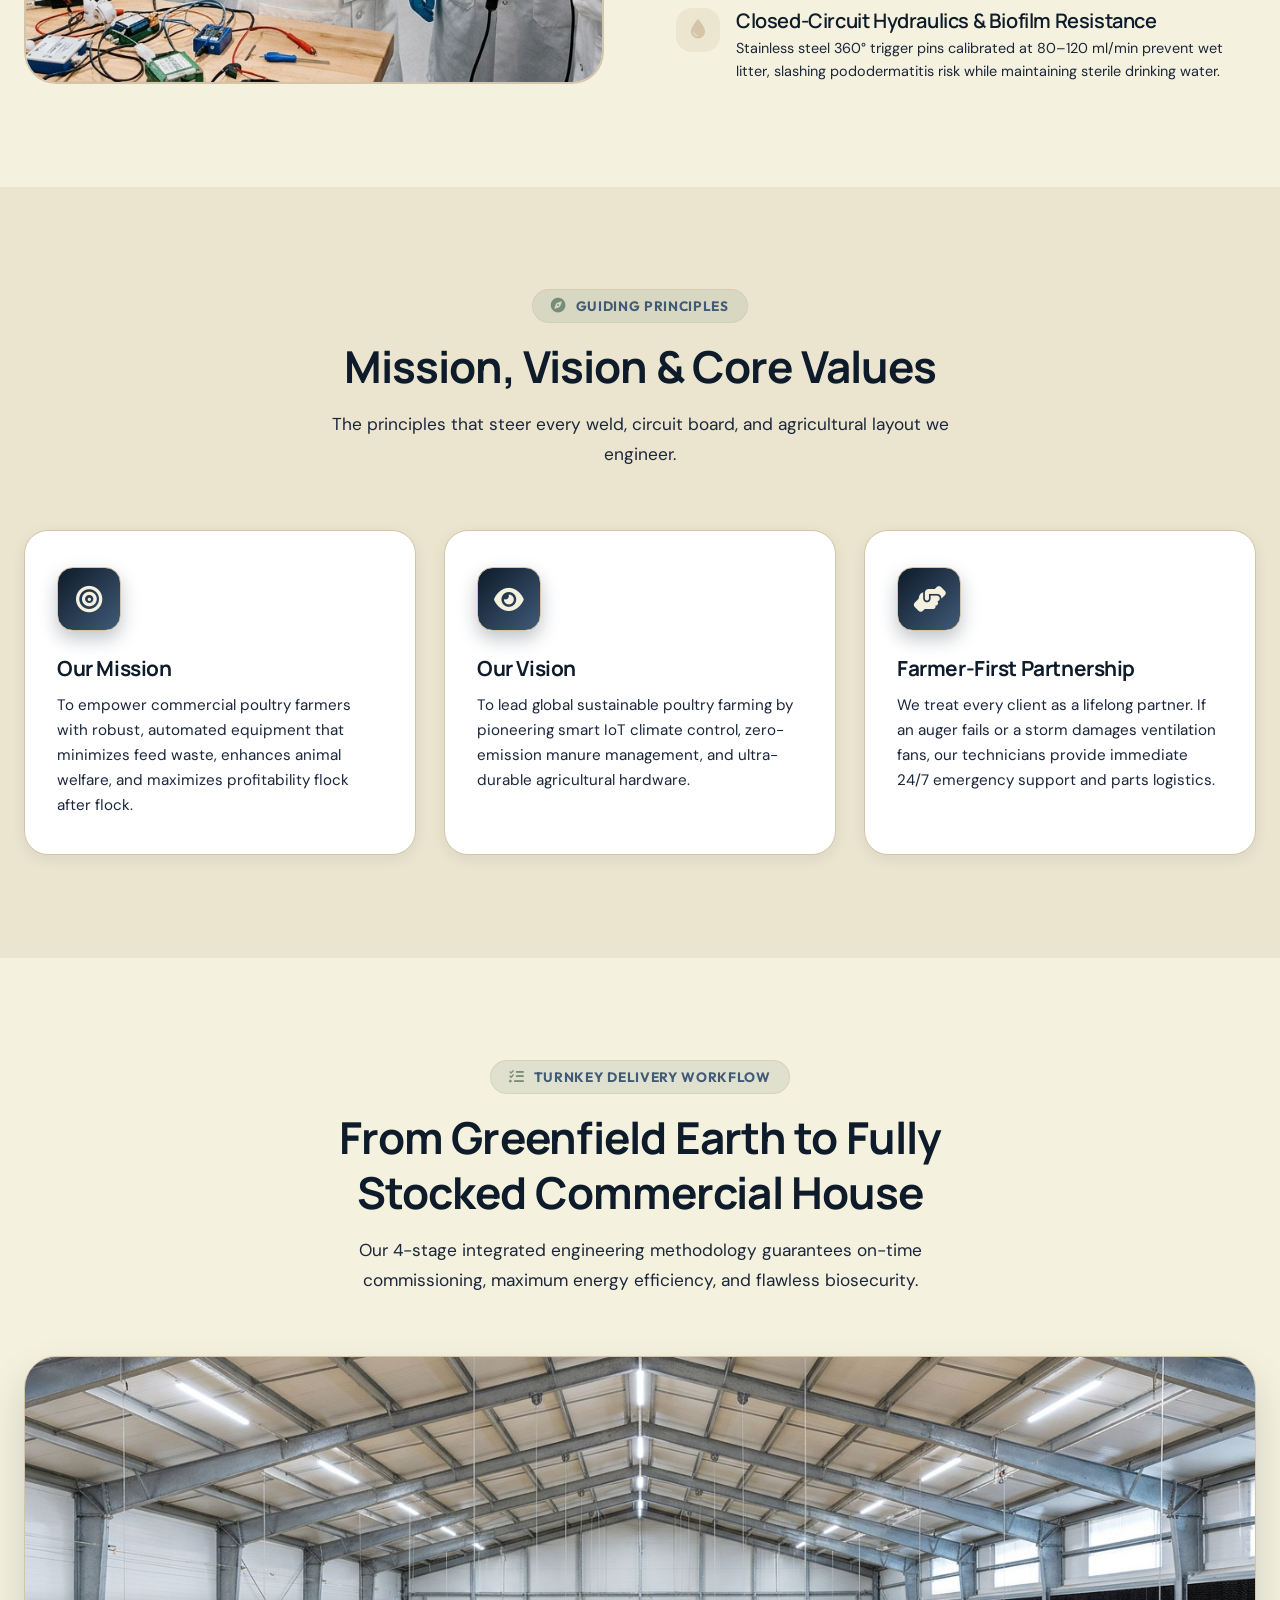
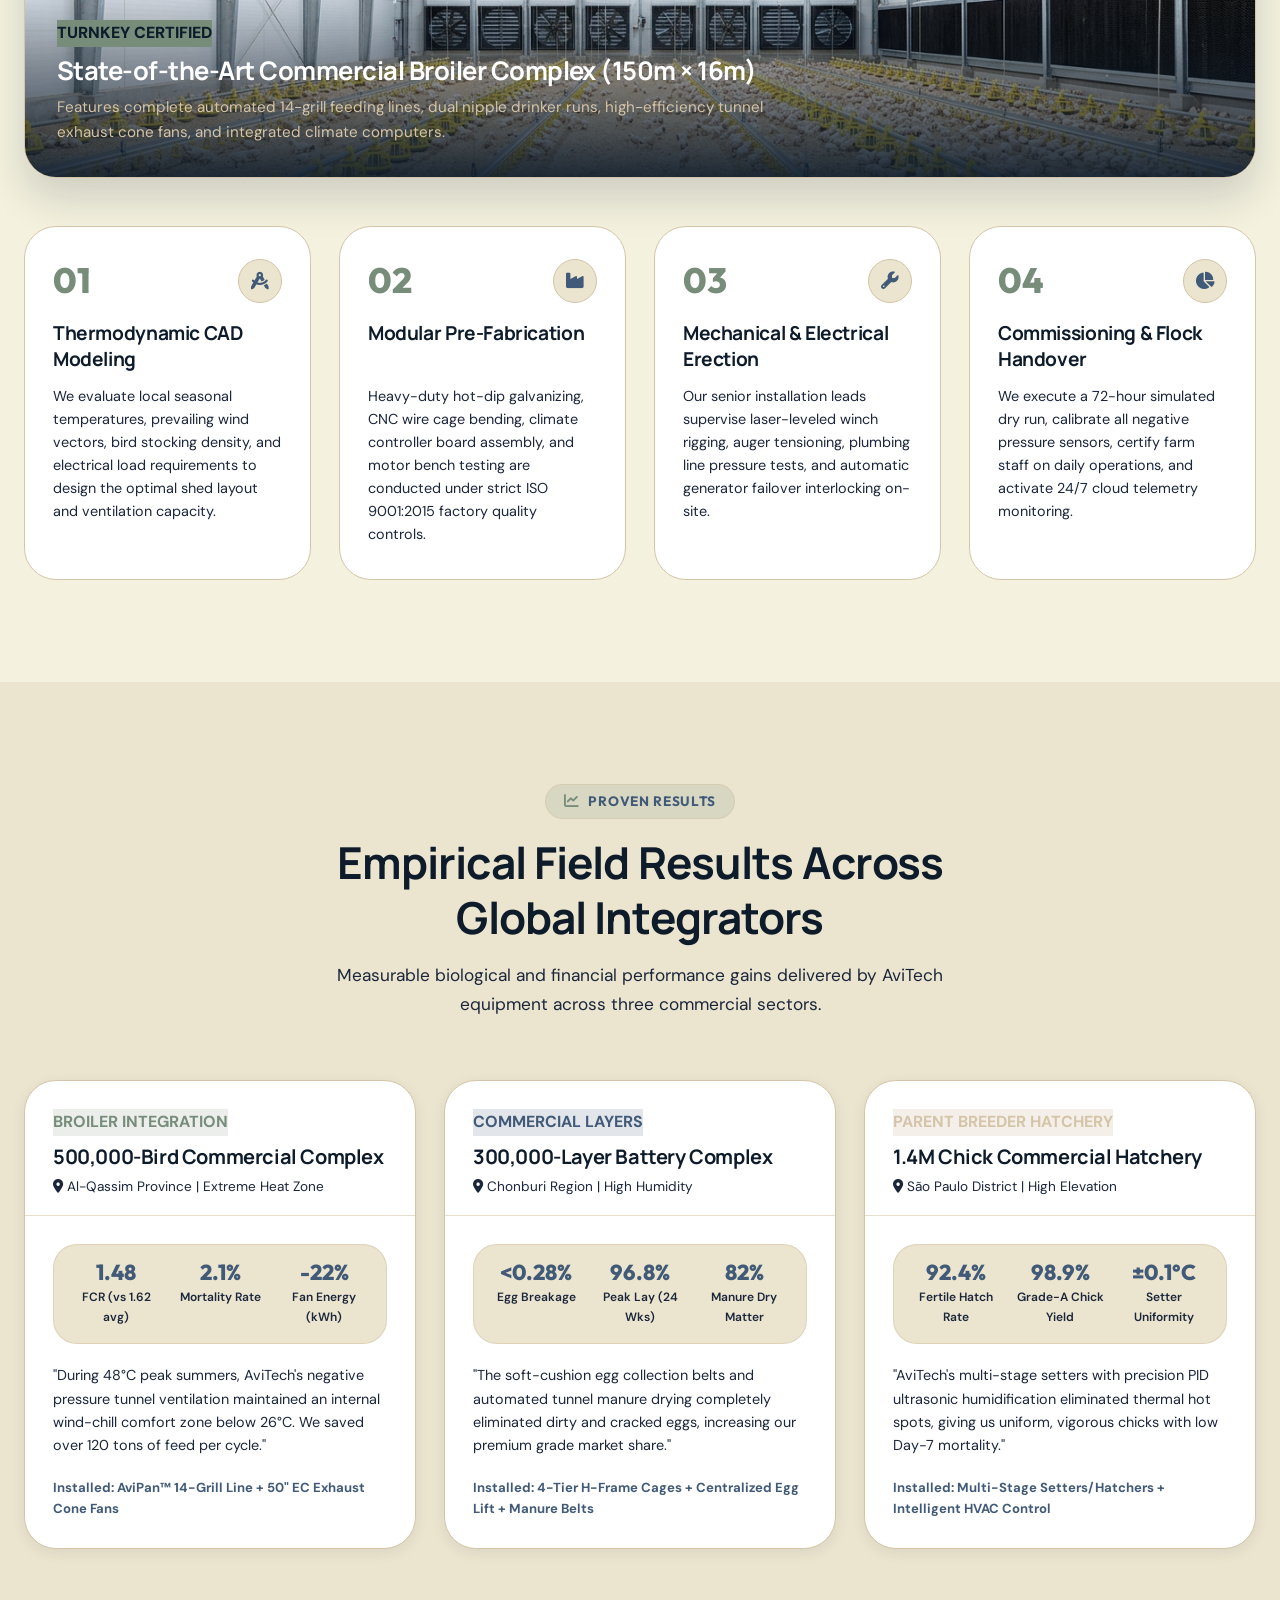
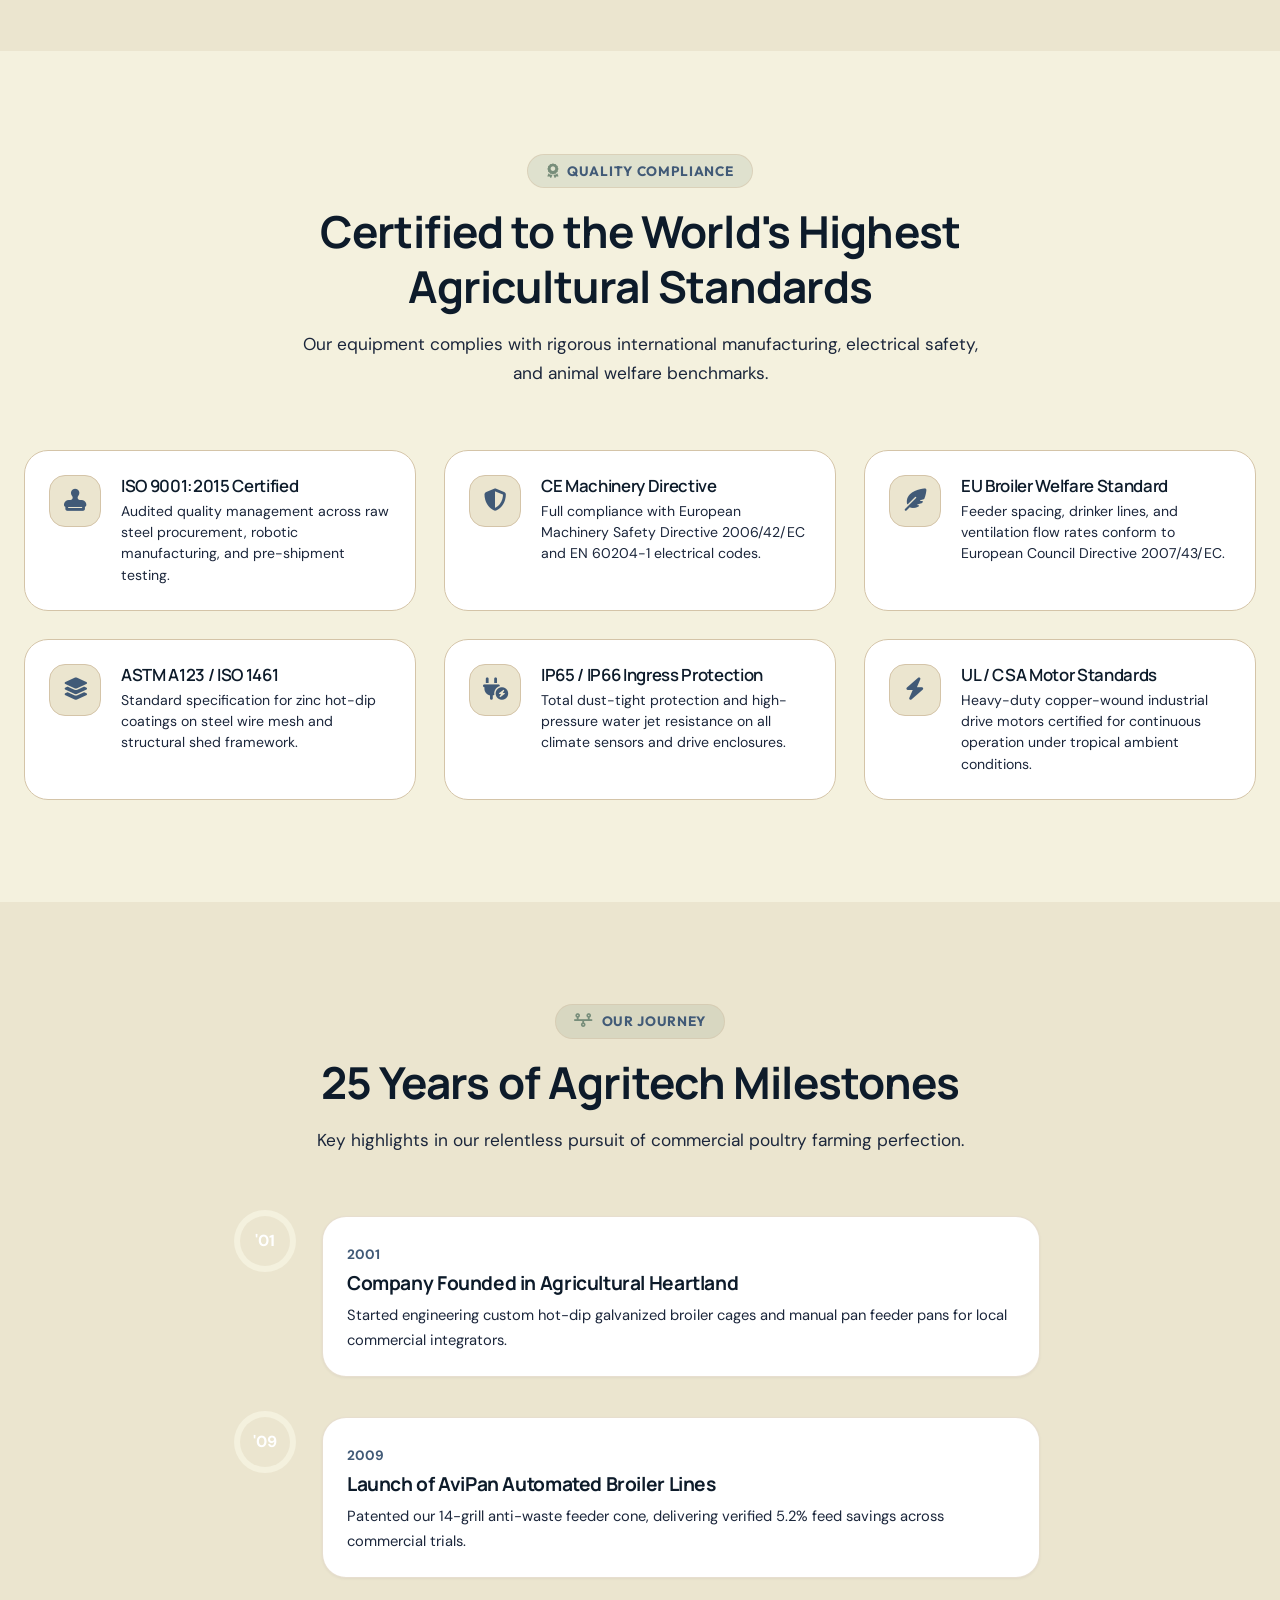
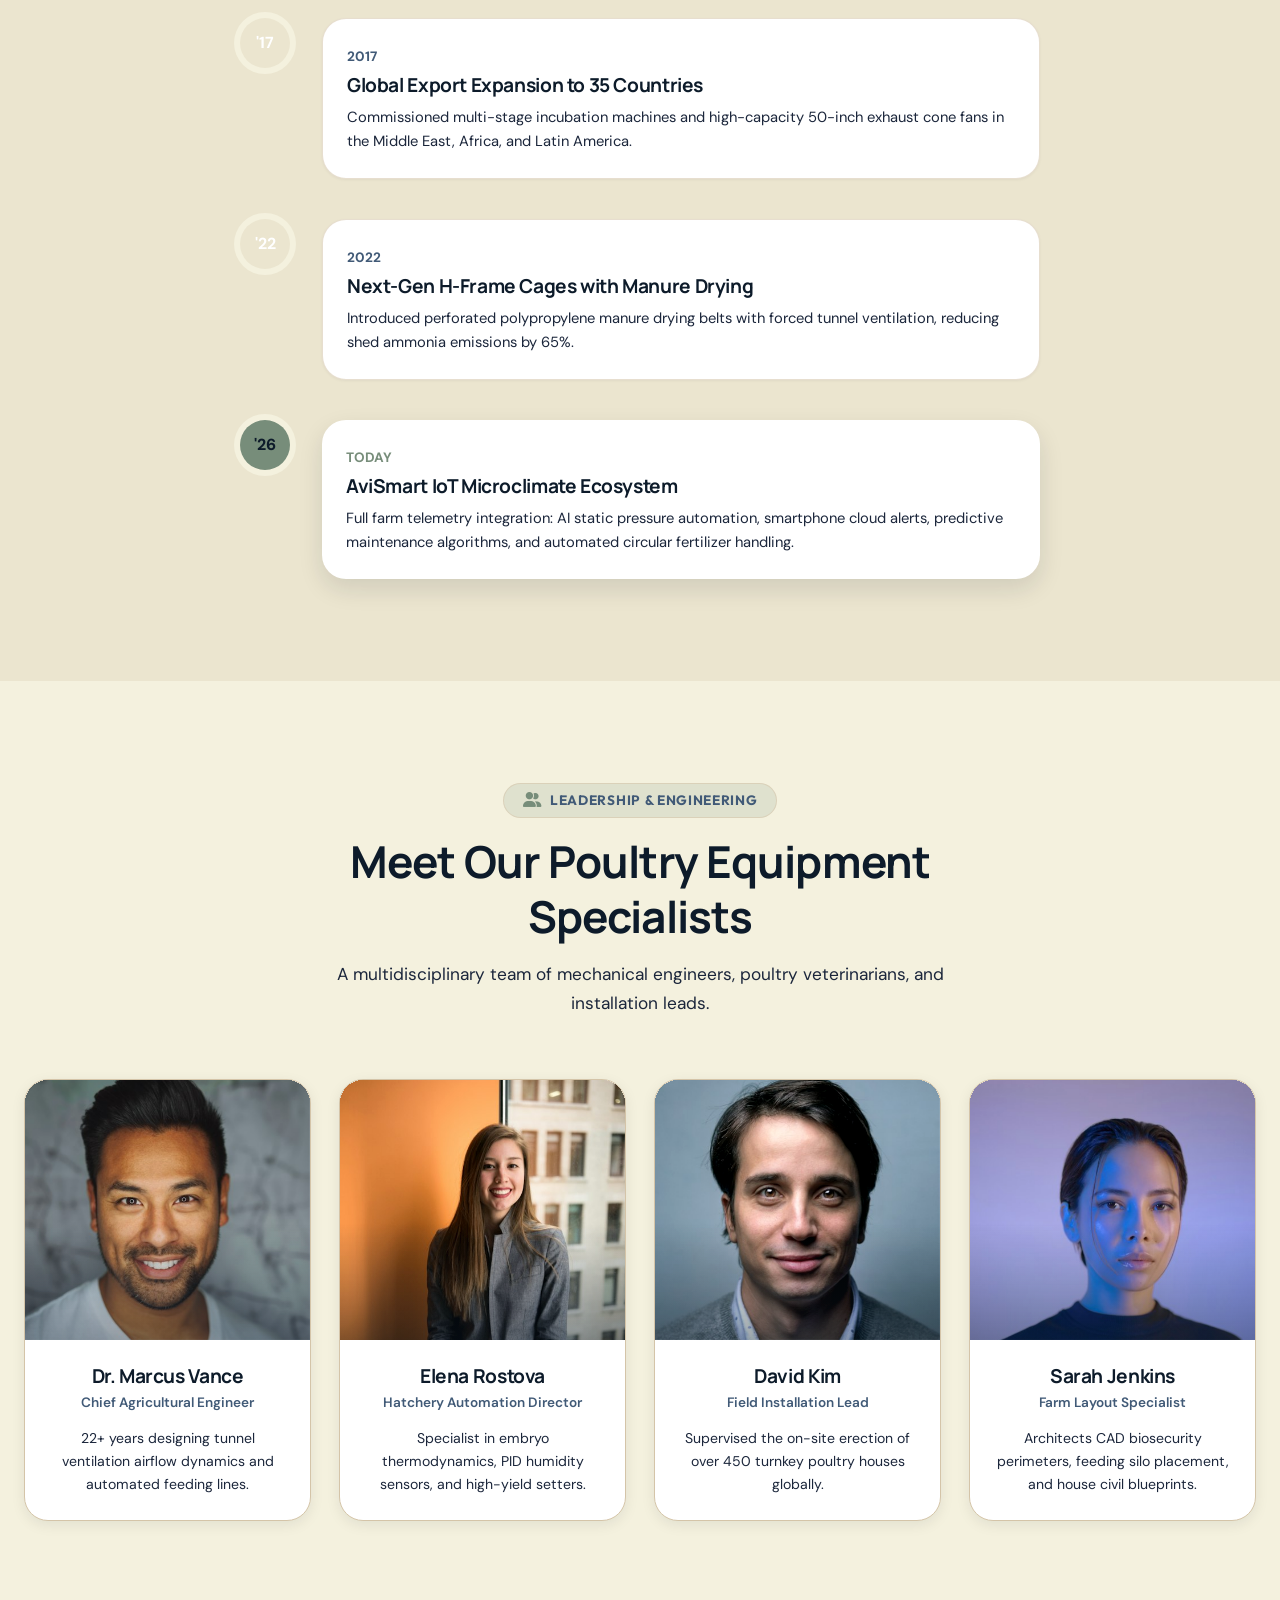
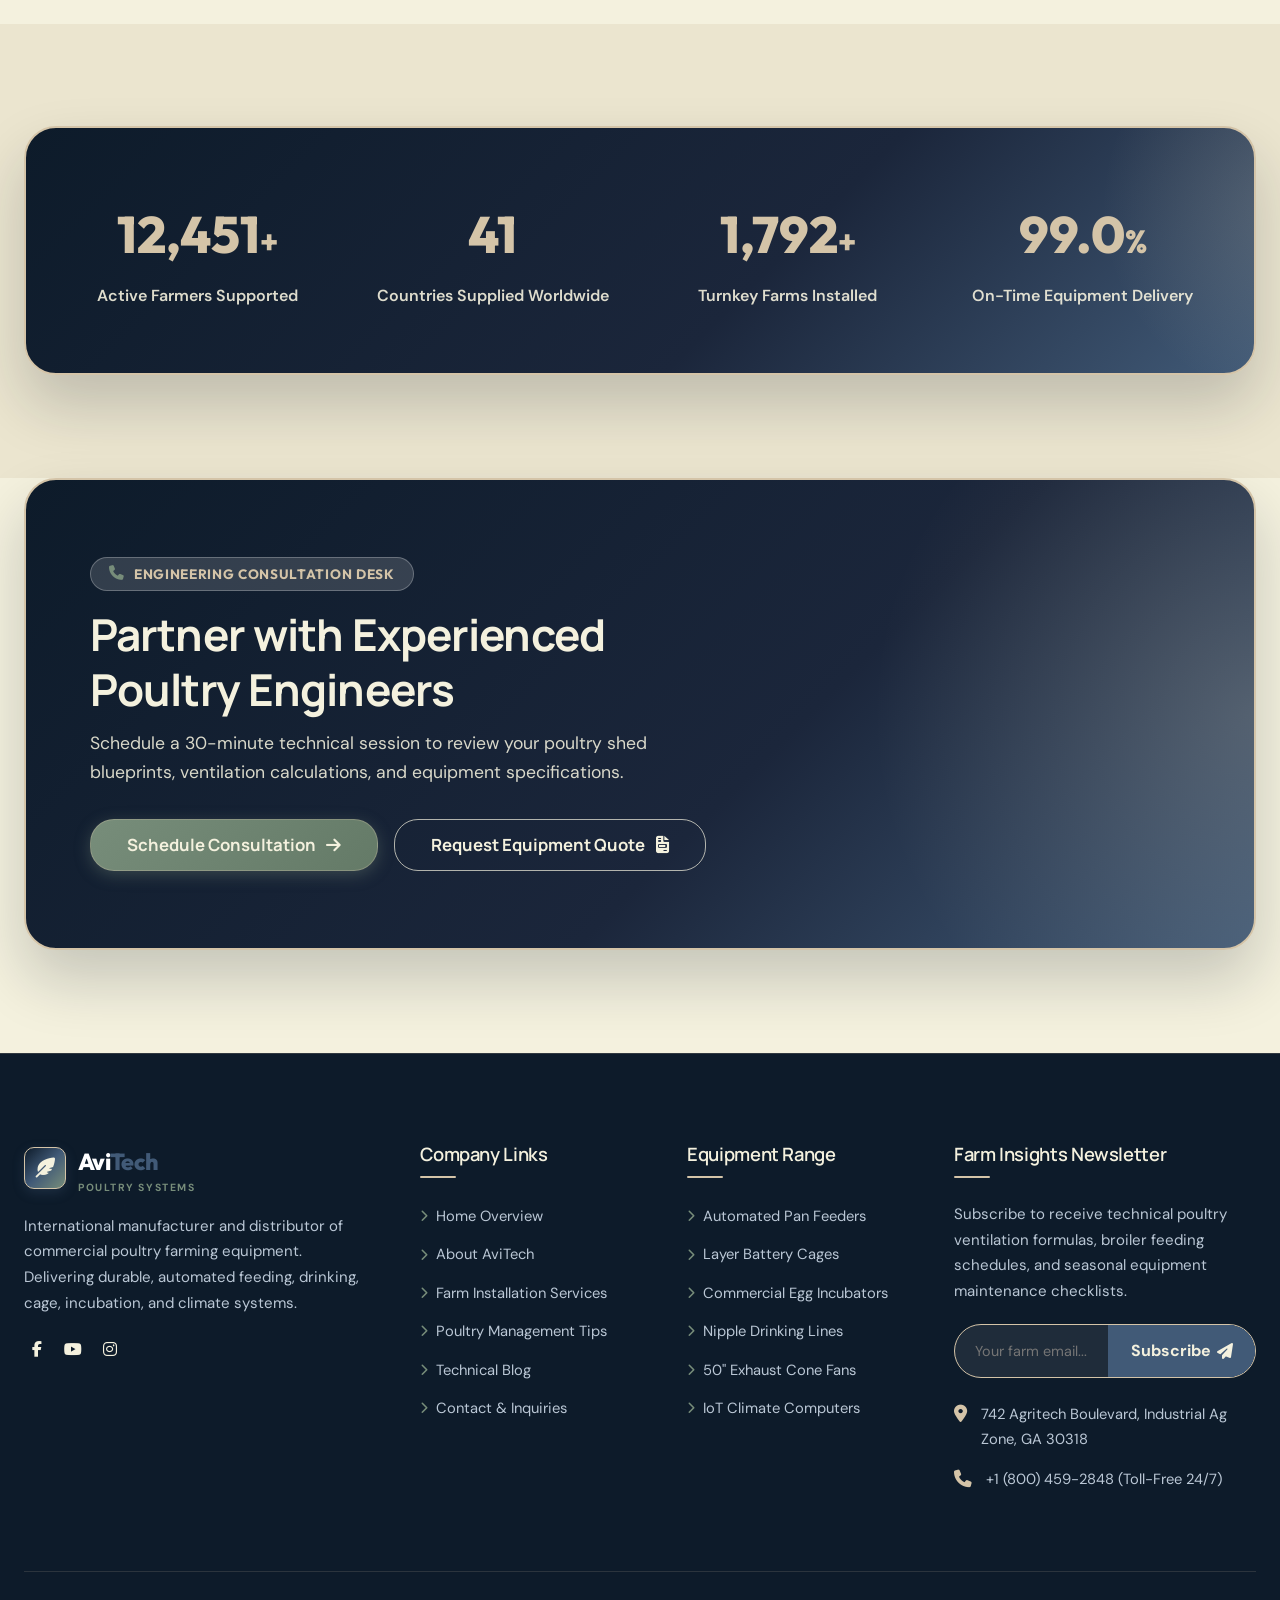
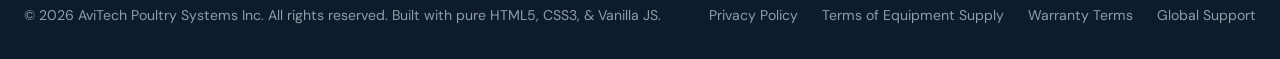
==== commit 704384f3: "fix(nav): modernize mobile navbar in inspect mode, remove cart button, and remove dark/light theme t" ====
--- a/about.html
+++ b/about.html
@@ -95,10 +95,6 @@
         <button type="button" class="control-btn header-search-open-btn" aria-label="Search Catalog"
           title="Search Equipment">
           <i class="fa-solid fa-magnifying-glass"></i>
-        </button>
-        <button type="button" class="control-btn header-cart-btn" aria-label="View Equipment Cart" title="Equipment Cart">
-          <i class="fa-solid fa-bag-shopping"></i>
-          <span class="header-cart-badge">0</span>
         </button>
         <button type="button" class="control-btn theme-toggle-btn" aria-label="Toggle Theme" title="Light Mode Active (Click for Dark Mode)">
           <i class="fa-solid fa-sun"></i>
--- a/assets/css/style.css
+++ b/assets/css/style.css
@@ -875,26 +875,33 @@
 .control-btn {
   width: 40px;
   height: 40px;
-  border-radius: var(--radius-full);
+  border-radius: var(--radius-sm);
   display: flex;
   align-items: center;
   justify-content: center;
   background-color: var(--bg-surface-secondary);
   color: var(--text-main);
-  font-size: 1rem;
+  font-size: 0.95rem;
   border: 1px solid var(--border-color);
   transition: all var(--transition-fast);
+  box-shadow: var(--shadow-xs);
 }
 
 .control-btn:hover {
   background-color: var(--c-slate-blue);
   color: var(--c-soft-ivory);
-  transform: scale(1.05);
+  border-color: var(--c-slate-blue);
+  transform: translateY(-1px);
+}
+
+.control-btn:active {
+  transform: scale(0.95);
 }
 
 [data-theme="dark"] .control-btn:hover {
   background-color: var(--c-warm-sand);
   color: var(--c-deep-navy);
+  border-color: var(--c-warm-sand);
 }
 
 .control-btn.rtl-toggle-btn {
@@ -1015,25 +1022,45 @@
 .hamburger-btn {
   display: none;
   flex-direction: column;
-  justify-content: space-between;
-  width: 32px;
-  height: 24px;
-  background: none;
+  align-items: center;
+  justify-content: center;
+  gap: 4.5px;
+  width: 40px;
+  height: 40px;
+  border-radius: var(--radius-sm);
+  background-color: var(--bg-surface-secondary);
+  border: 1px solid var(--border-color);
   padding: 0;
   cursor: pointer;
   z-index: 1050;
+  transition: all var(--transition-fast);
+  box-shadow: var(--shadow-xs);
+}
+
+.hamburger-btn:hover {
+  background-color: var(--bg-surface);
+  border-color: var(--c-slate-blue);
+  transform: translateY(-1px);
+}
+
+.hamburger-btn:active {
+  transform: scale(0.95);
 }
 
 .hamburger-line {
-  width: 100%;
-  height: 2.5px;
+  width: 18px;
+  height: 2px;
   background-color: var(--text-main);
   border-radius: var(--radius-full);
-  transition: all var(--transition-normal);
+  transition: transform var(--transition-normal), opacity var(--transition-normal), width var(--transition-normal);
+}
+
+.hamburger-line:nth-child(2) {
+  width: 14px;
 }
 
 .hamburger-btn.active .hamburger-line:nth-child(1) {
-  transform: translateY(10.5px) rotate(45deg);
+  transform: translateY(6.5px) rotate(45deg);
 }
 
 .hamburger-btn.active .hamburger-line:nth-child(2) {
@@ -1042,7 +1069,7 @@
 }
 
 .hamburger-btn.active .hamburger-line:nth-child(3) {
-  transform: translateY(-10.5px) rotate(-45deg);
+  transform: translateY(-6.5px) rotate(-45deg);
 }
 
 /* Mobile Drawer */
--- a/assets/css/responsive.css
+++ b/assets/css/responsive.css
@@ -268,10 +268,17 @@
     --header-height: 64px;
   }
 
-  /* Inspect Mode / Mobile Navigation Bar: Hide RTL/LTR button from top bar */
+  /* Inspect Mode / Mobile Navigation Bar: Clean, uncluttered actions */
   .header-actions .rtl-toggle-btn,
   .nav-actions .rtl-toggle-btn,
-  .control-btn.rtl-toggle-btn {
+  .control-btn.rtl-toggle-btn,
+  .header-actions .header-cart-btn,
+  .nav-actions .header-cart-btn,
+  .control-btn.header-cart-btn,
+  .header-actions .theme-toggle-btn,
+  .nav-actions .theme-toggle-btn,
+  .control-btn.theme-toggle-btn,
+  .header-actions [data-open-quote] {
     display: none !important;
   }
 
@@ -290,6 +297,60 @@
     right: 0 !important;
     width: 100% !important;
     z-index: 1000 !important;
+    height: 64px !important;
+    display: flex !important;
+    align-items: center !important;
+    backdrop-filter: blur(16px) saturate(180%) !important;
+    -webkit-backdrop-filter: blur(16px) saturate(180%) !important;
+  }
+
+  .navbar-inner {
+    width: 100% !important;
+    height: 100% !important;
+    display: flex !important;
+    align-items: center !important;
+    justify-content: space-between !important;
+  }
+
+  .site-logo {
+    display: inline-flex !important;
+    align-items: center !important;
+    gap: 0.65rem !important;
+    flex-shrink: 0 !important;
+  }
+
+  .logo-badge {
+    width: 36px !important;
+    height: 36px !important;
+    border-radius: 10px !important;
+    font-size: 1.05rem !important;
+  }
+
+  .logo-text {
+    font-size: clamp(1.1rem, 4.5vw, 1.25rem) !important;
+    font-weight: 800 !important;
+    letter-spacing: -0.02em !important;
+    line-height: 1 !important;
+    white-space: nowrap !important;
+  }
+
+  .header-actions {
+    display: flex !important;
+    align-items: center !important;
+    gap: 0.5rem !important;
+    flex-shrink: 0 !important;
+  }
+
+  .header-actions .header-search-open-btn,
+  .header-actions .hamburger-btn {
+    width: 40px !important;
+    height: 40px !important;
+    min-width: 40px !important;
+    min-height: 40px !important;
+    border-radius: 10px !important;
+    display: inline-flex !important;
+    align-items: center !important;
+    justify-content: center !important;
   }
 
   .container,
@@ -1719,11 +1780,9 @@
     gap: 0.22rem !important;
   }
 
-  /* On ultra-compact screens, search is always accessible in the mobile drawer */
-  .nav-actions .search-toggle-btn,
-  .header-actions .search-toggle-btn,
+  /* On ultra-compact screens, search remains accessible in top bar next to hamburger */
   .header-actions .header-search-open-btn {
-    display: none !important;
+    display: inline-flex !important;
   }
 }
 
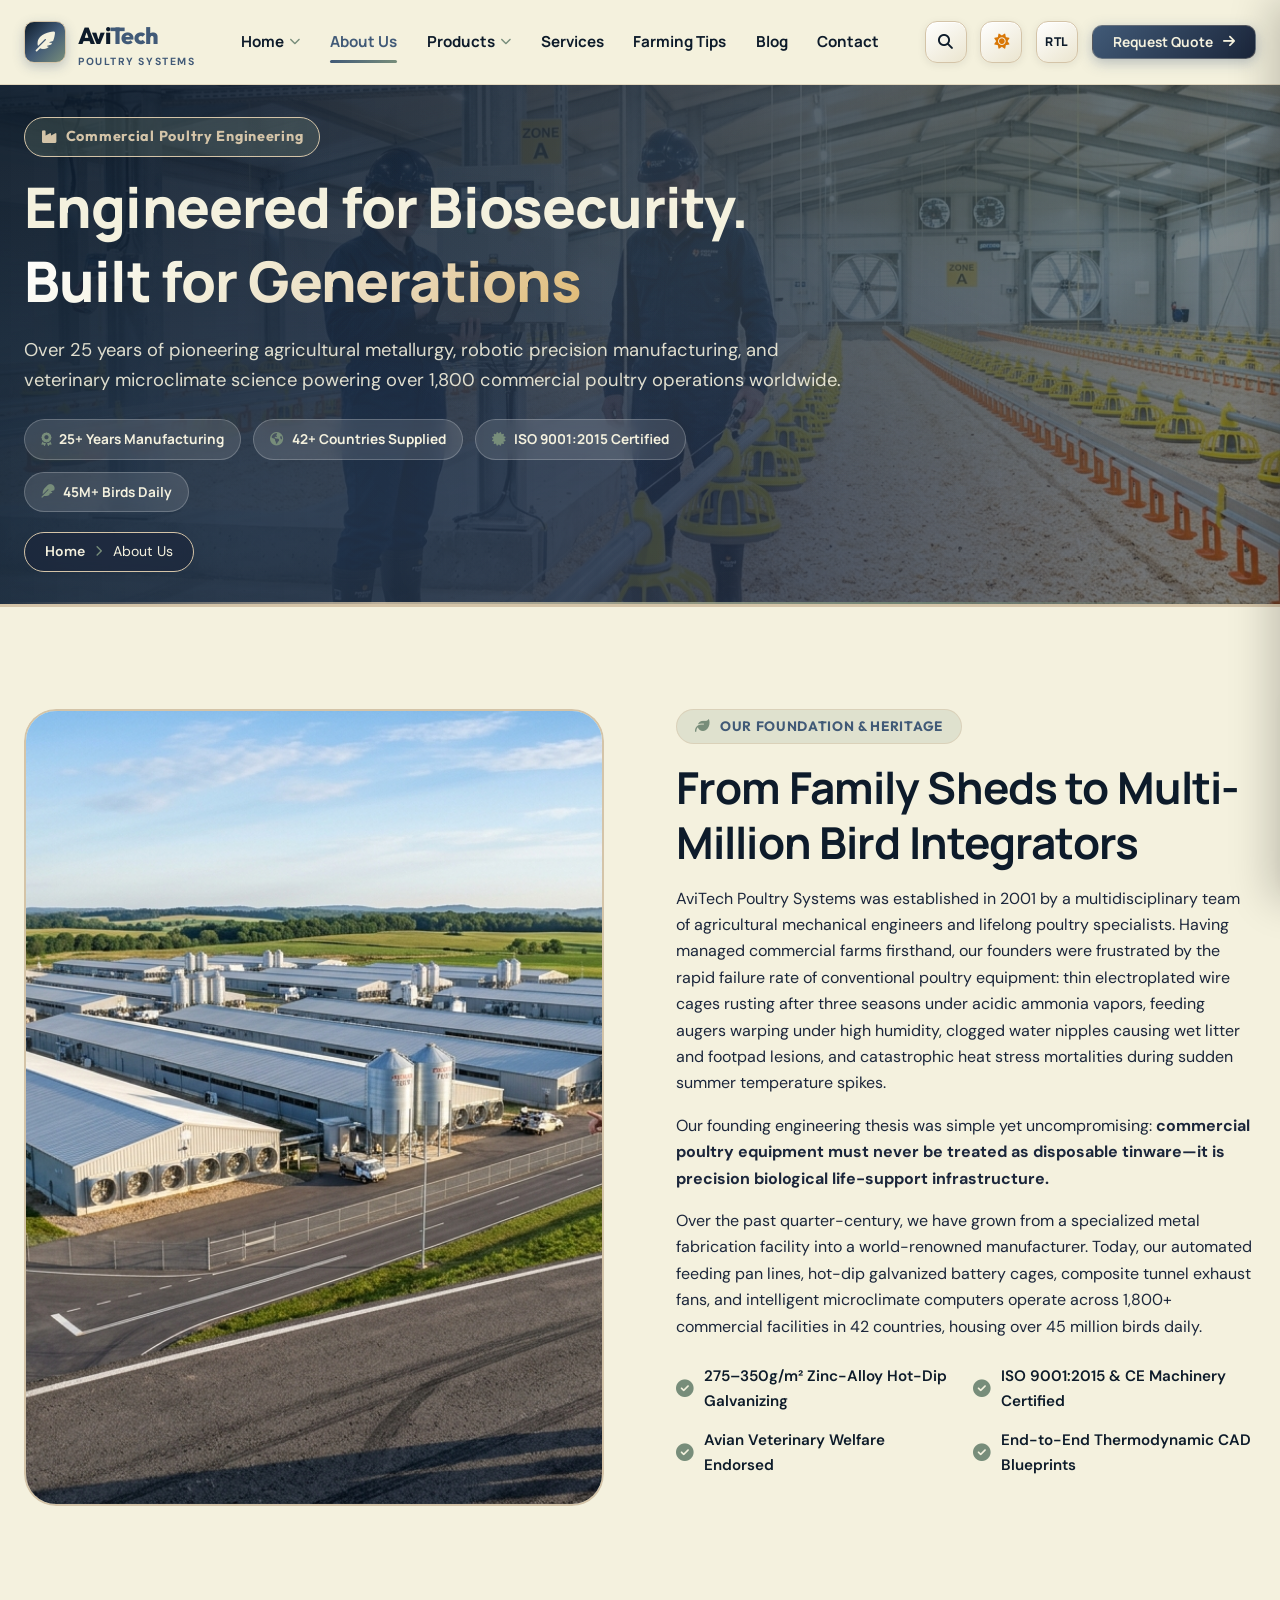
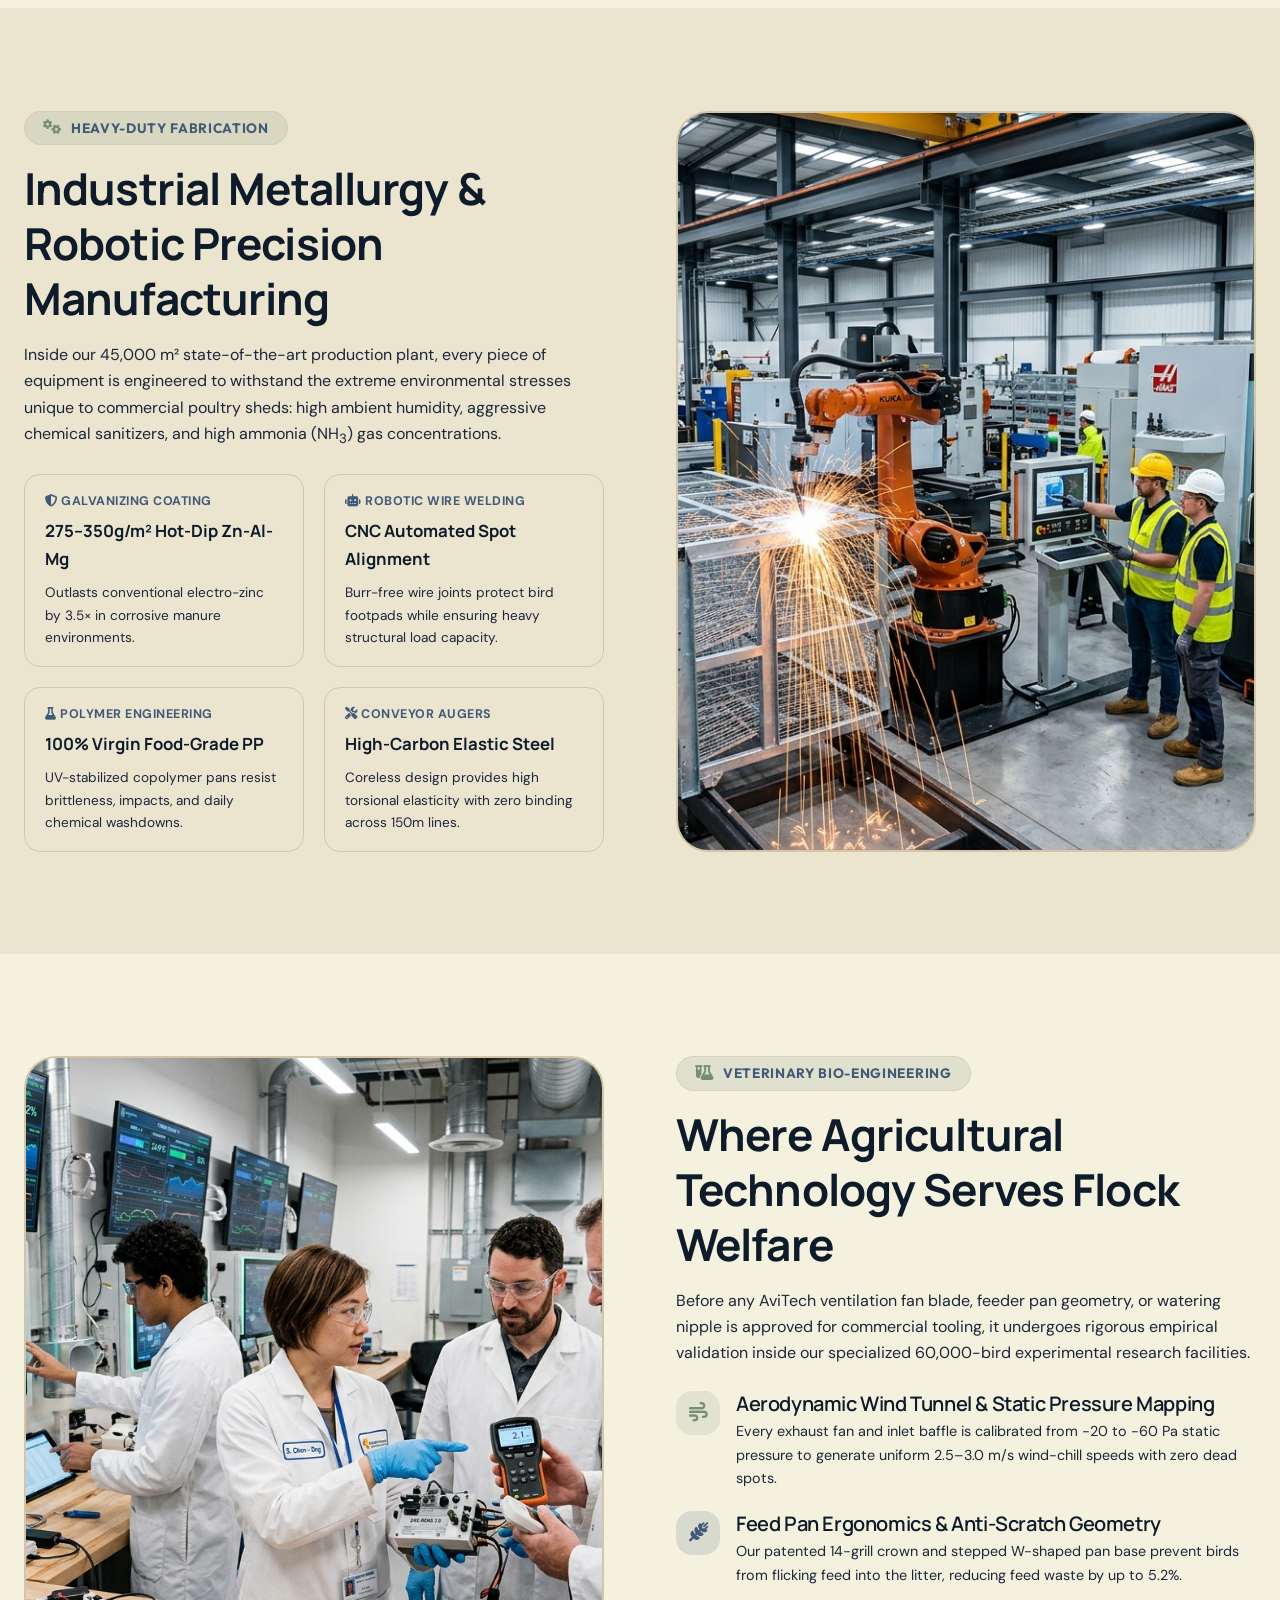
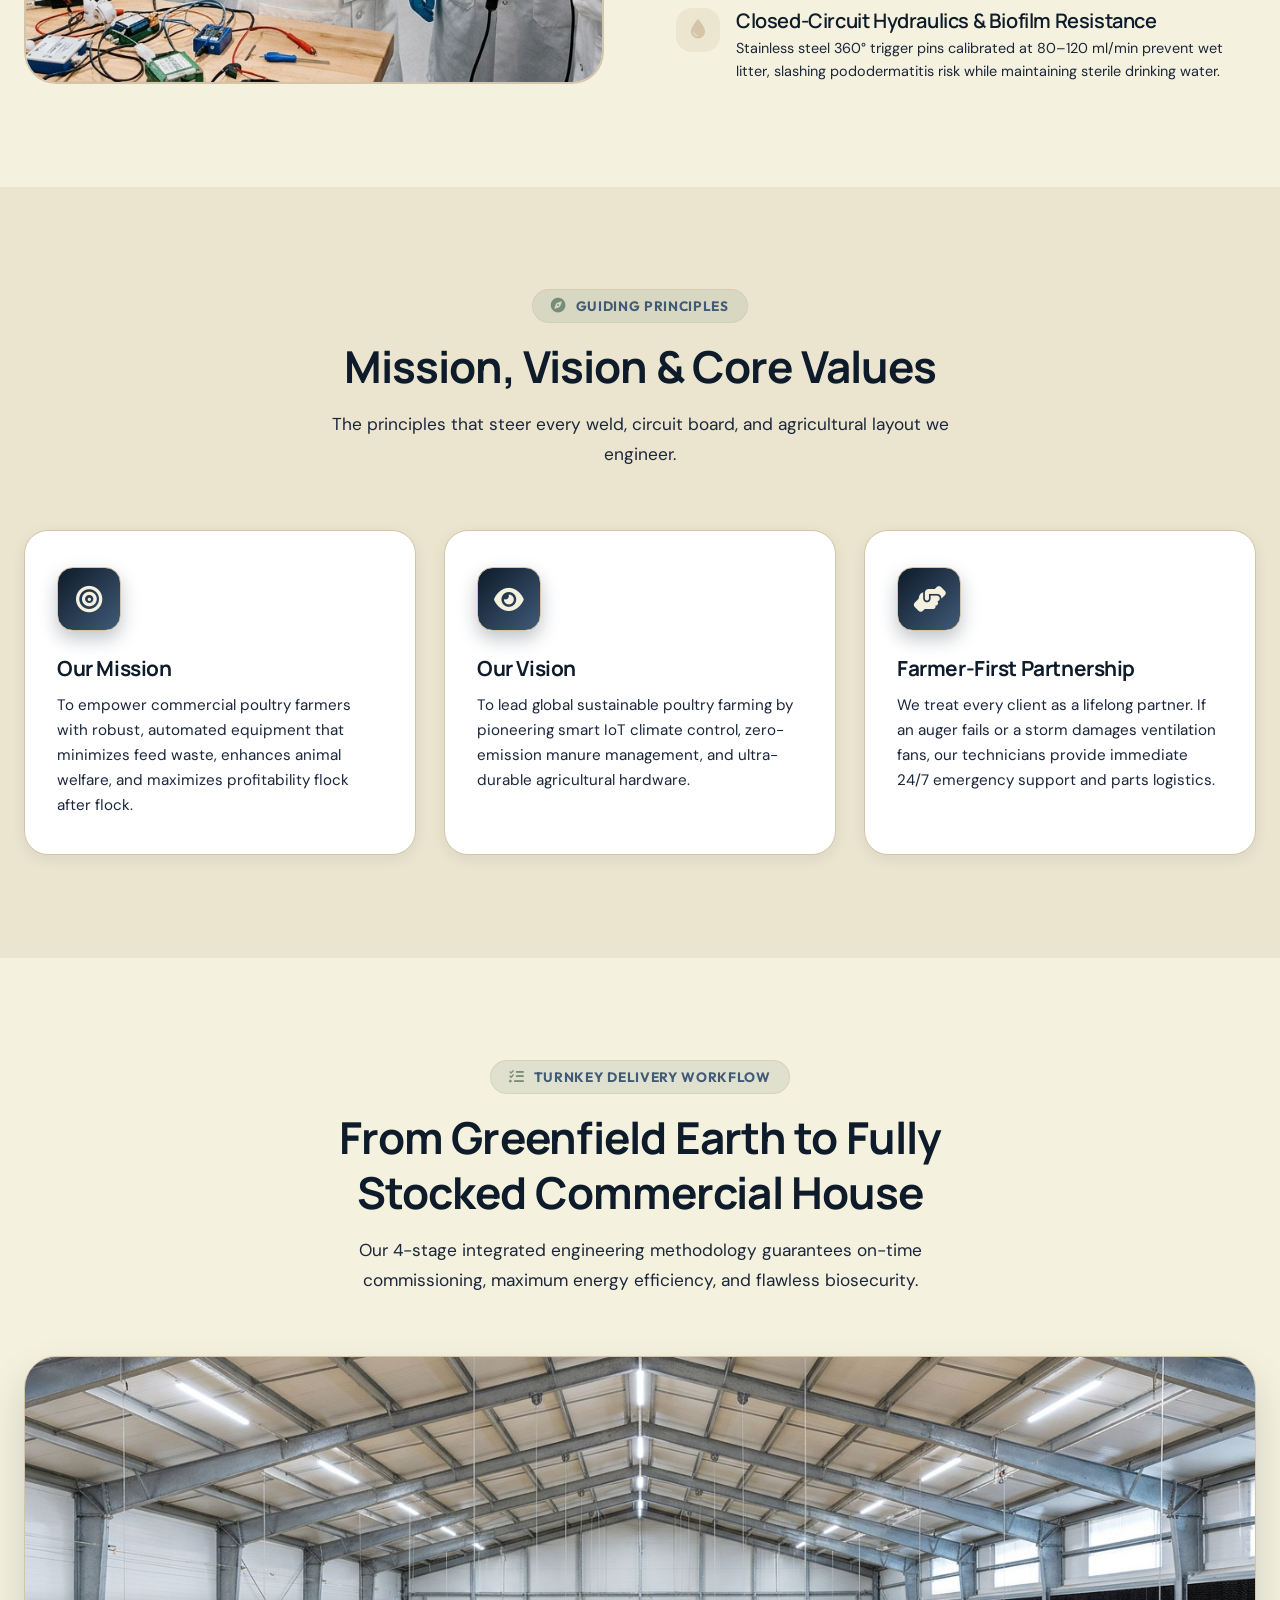
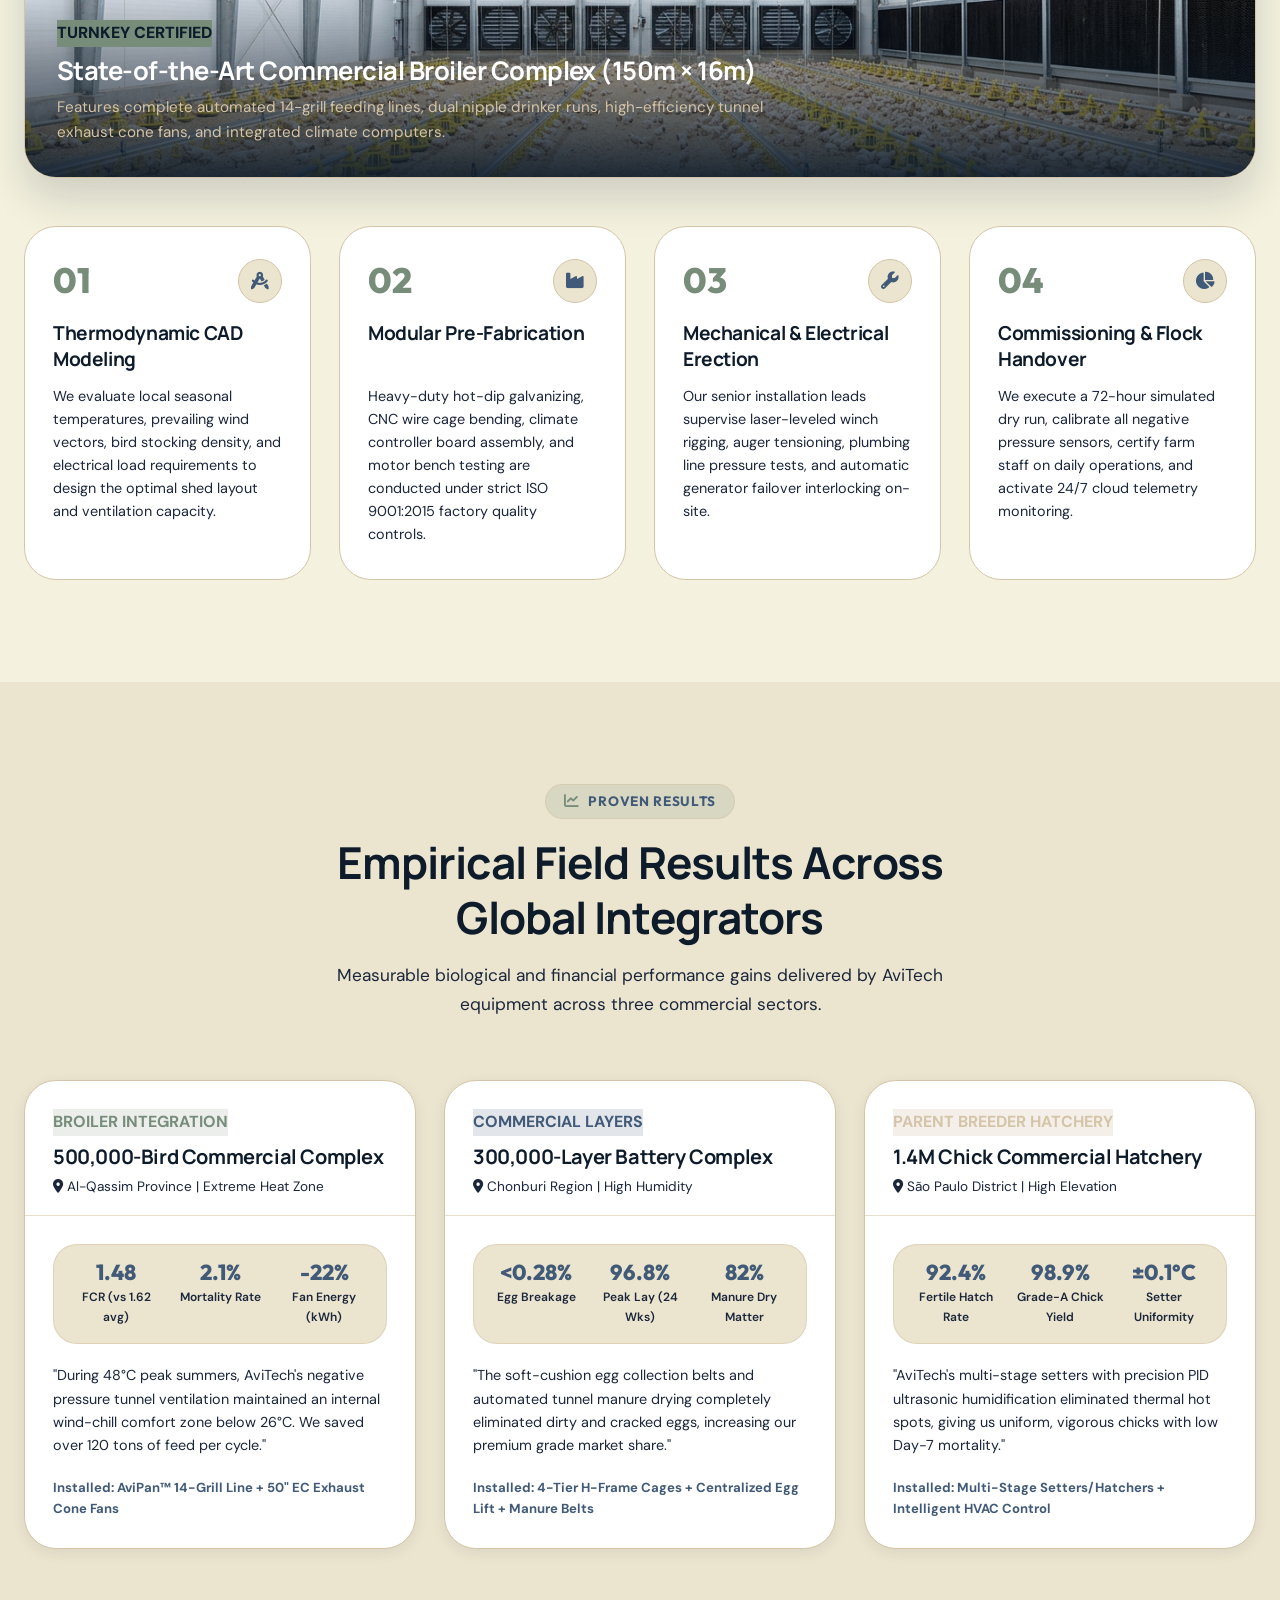
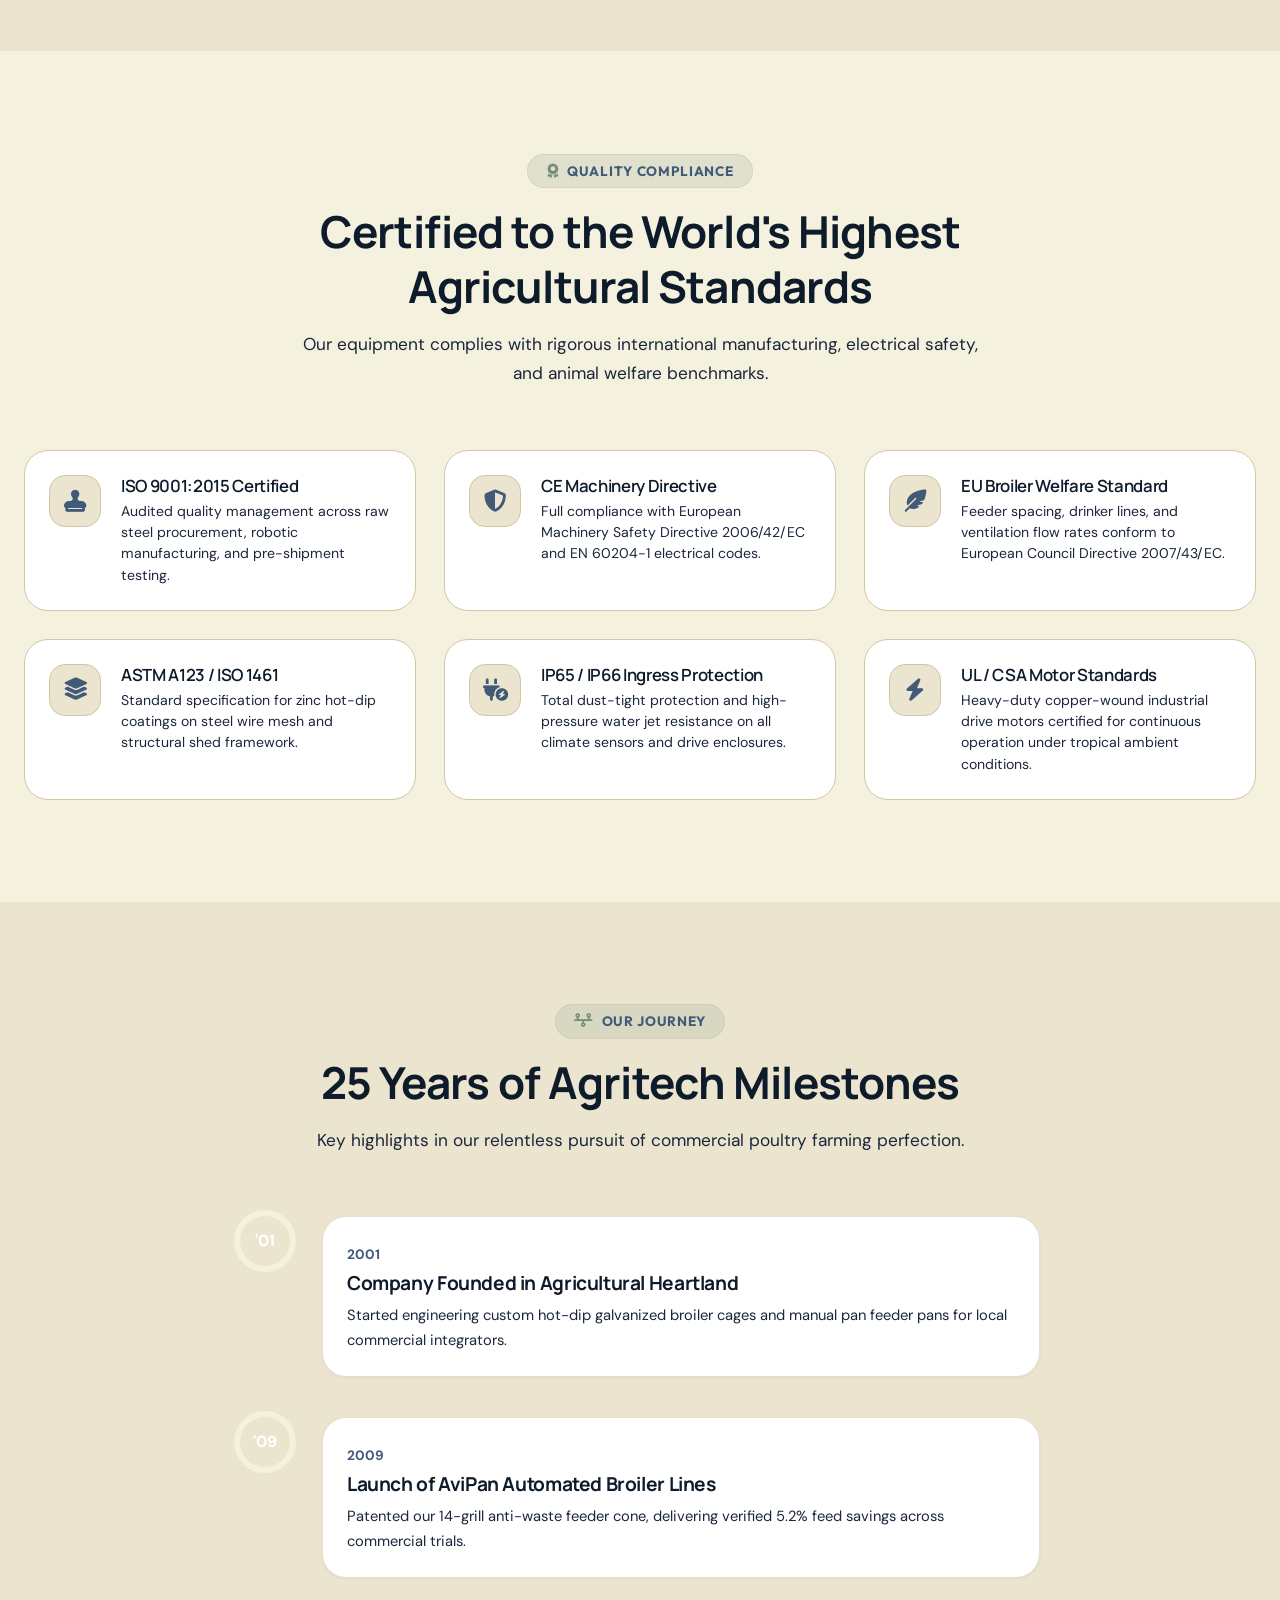
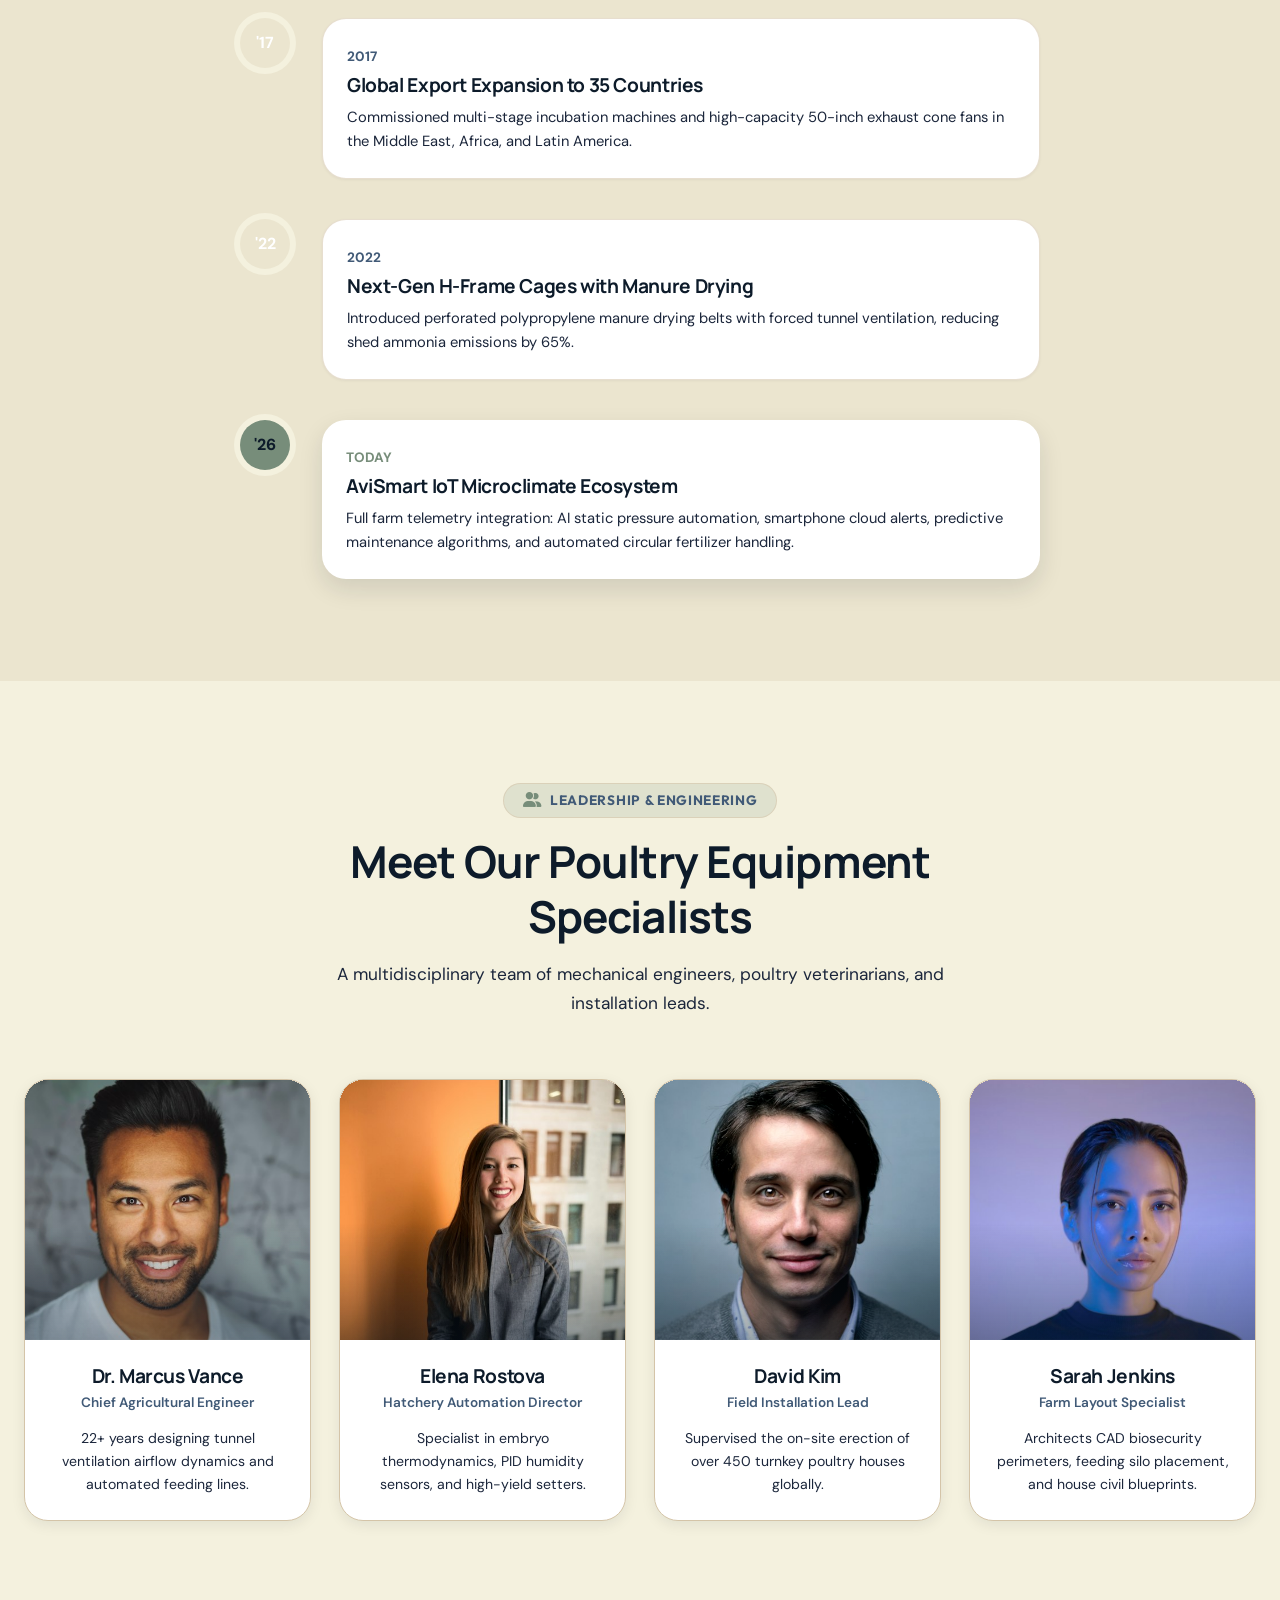
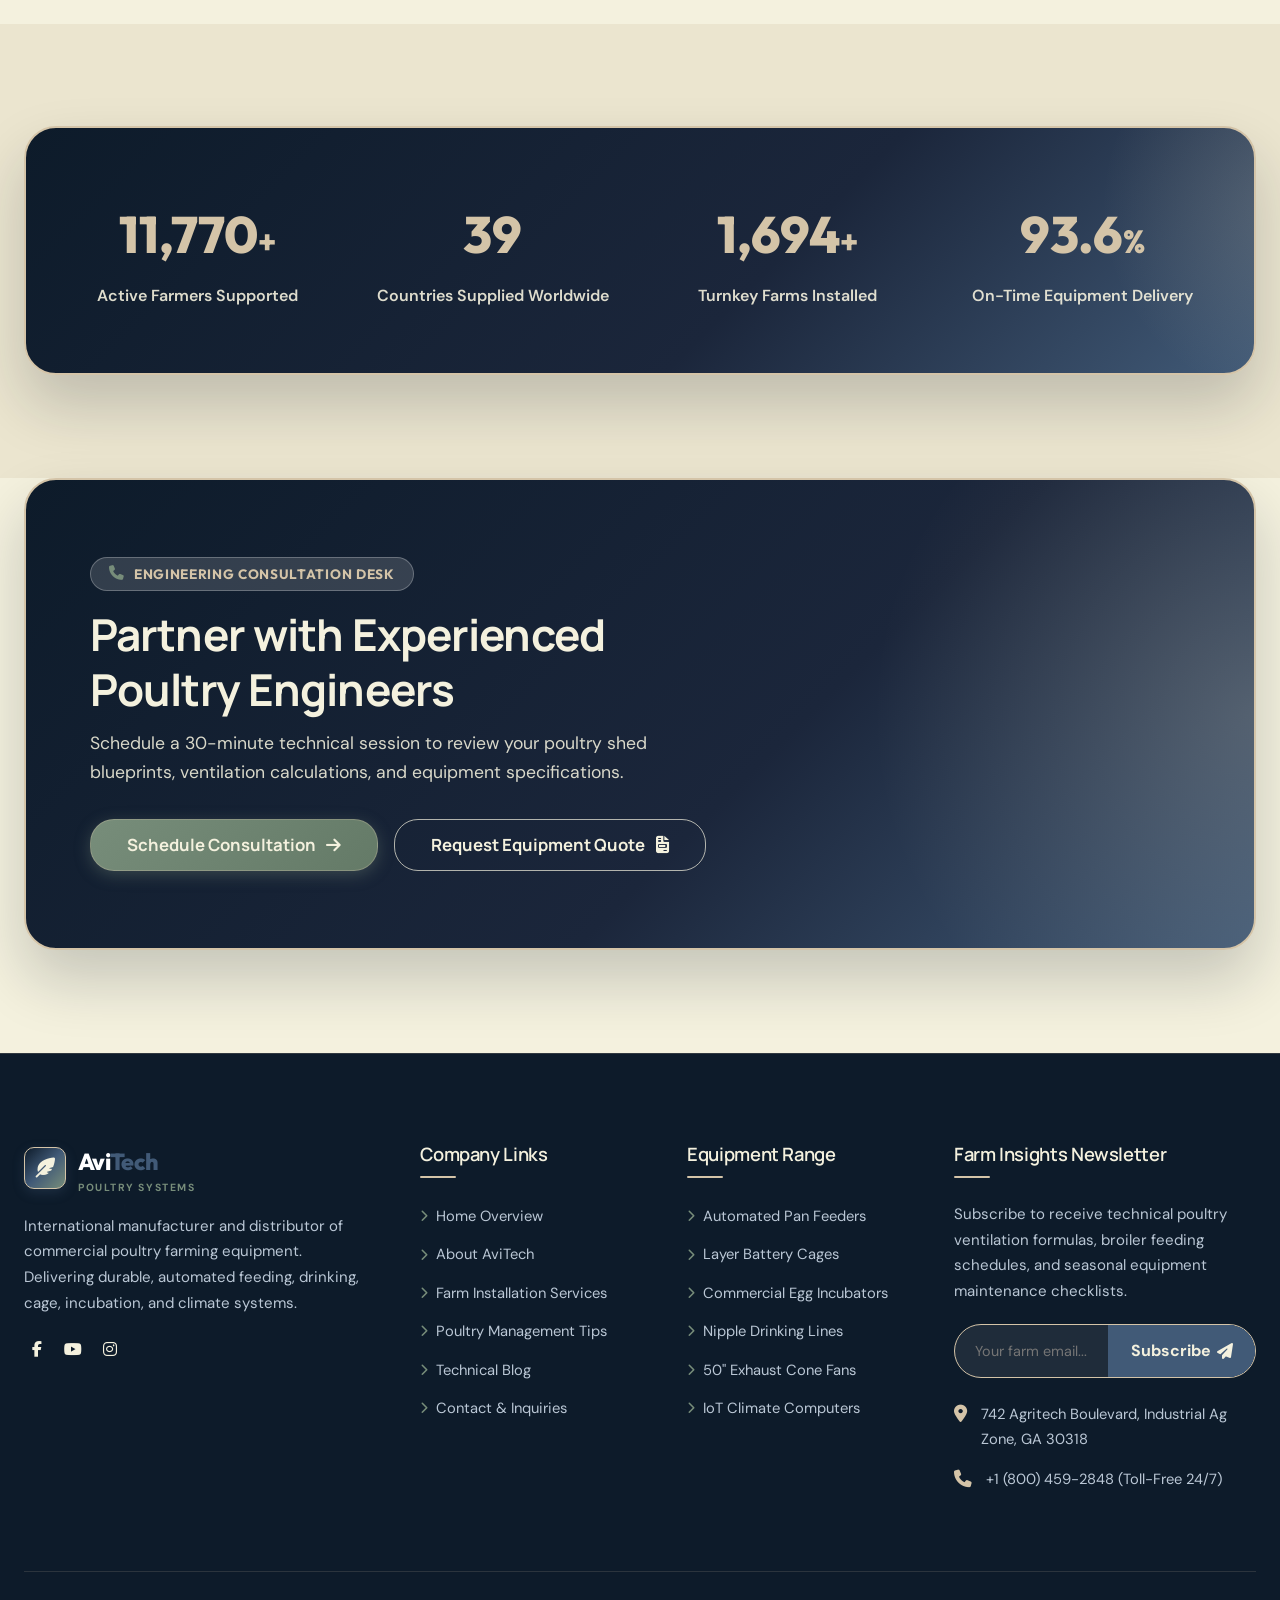
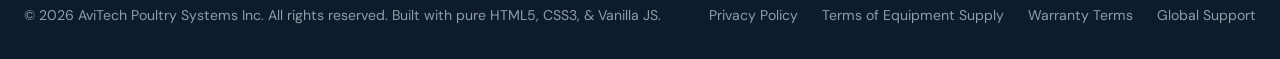
==== commit 79116064: "fix(quote): redirect mobile drawer quote button directly to quote section and overhaul layout alignm" ====
--- a/about.html
+++ b/about.html
@@ -162,9 +162,9 @@
       <a href="contact.html" class="mobile-nav-link">Contact Us</a>
     </div>
     <div style="margin-top: auto; display: flex; flex-direction: column; gap: 0.75rem;">
-      <button type="button" class="btn btn-secondary w-100" data-open-quote>
+      <a href="contact.html#quote-section" class="btn btn-secondary w-100 mobile-drawer-quote-btn">
         <i class="fa-solid fa-calculator"></i> Request a Quote
-      </button>
+      </a>
       <div
         style="display: flex; justify-content: space-around; padding-top: 1rem; border-top: 1px solid var(--border-light);">
         <button type="button" class="btn-text theme-toggle-btn"><i class="fa-solid fa-sun"></i> Light Mode</button>
--- a/assets/css/style.css
+++ b/assets/css/style.css
@@ -873,33 +873,40 @@
 }
 
 .control-btn {
-  width: 40px;
-  height: 40px;
-  border-radius: var(--radius-sm);
+  width: 42px;
+  height: 42px;
+  border-radius: 12px;
   display: flex;
   align-items: center;
   justify-content: center;
-  background-color: var(--bg-surface-secondary);
+  background: linear-gradient(145deg, var(--bg-surface) 0%, var(--bg-surface-secondary) 100%);
   color: var(--text-main);
   font-size: 0.95rem;
   border: 1px solid var(--border-color);
-  transition: all var(--transition-fast);
-  box-shadow: var(--shadow-xs);
+  box-shadow: 0 2px 8px rgba(0, 0, 0, 0.08), inset 0 1px 0 rgba(255, 255, 255, 0.8);
+  transition: all 0.28s cubic-bezier(0.16, 1, 0.3, 1);
+}
+
+[data-theme="dark"] .control-btn {
+  background: linear-gradient(145deg, rgba(255, 255, 255, 0.08) 0%, rgba(255, 255, 255, 0.03) 100%);
+  border-color: rgba(255, 255, 255, 0.14);
+  box-shadow: 0 3px 12px rgba(0, 0, 0, 0.35), inset 0 1px 0 rgba(255, 255, 255, 0.1);
 }
 
 .control-btn:hover {
-  background-color: var(--c-slate-blue);
+  background: var(--c-slate-blue);
   color: var(--c-soft-ivory);
   border-color: var(--c-slate-blue);
+  box-shadow: 0 4px 16px rgba(78, 110, 93, 0.22), 0 0 0 3px rgba(78, 110, 93, 0.1);
   transform: translateY(-1px);
 }
 
 .control-btn:active {
-  transform: scale(0.95);
+  transform: scale(0.92);
 }
 
 [data-theme="dark"] .control-btn:hover {
-  background-color: var(--c-warm-sand);
+  background: var(--c-warm-sand);
   color: var(--c-deep-navy);
   border-color: var(--c-warm-sand);
 }
@@ -1018,49 +1025,69 @@
   color: var(--c-warm-sand);
 }
 
-/* Hamburger Button */
+/* Luxury Animated Hamburger Button */
 .hamburger-btn {
   display: none;
   flex-direction: column;
   align-items: center;
   justify-content: center;
-  gap: 4.5px;
-  width: 40px;
-  height: 40px;
-  border-radius: var(--radius-sm);
-  background-color: var(--bg-surface-secondary);
+  gap: 5px;
+  width: 42px;
+  height: 42px;
+  border-radius: 12px;
+  background: linear-gradient(145deg, var(--bg-surface) 0%, var(--bg-surface-secondary) 100%);
   border: 1px solid var(--border-color);
+  box-shadow: 0 2px 8px rgba(0, 0, 0, 0.08), inset 0 1px 0 rgba(255, 255, 255, 0.8);
   padding: 0;
   cursor: pointer;
   z-index: 1050;
-  transition: all var(--transition-fast);
-  box-shadow: var(--shadow-xs);
+  transition: all 0.28s cubic-bezier(0.16, 1, 0.3, 1);
+}
+
+[data-theme="dark"] .hamburger-btn {
+  background: linear-gradient(145deg, rgba(255, 255, 255, 0.08) 0%, rgba(255, 255, 255, 0.03) 100%);
+  border-color: rgba(255, 255, 255, 0.14);
+  box-shadow: 0 3px 12px rgba(0, 0, 0, 0.35), inset 0 1px 0 rgba(255, 255, 255, 0.1);
 }
 
 .hamburger-btn:hover {
-  background-color: var(--bg-surface);
   border-color: var(--c-slate-blue);
+  box-shadow: 0 4px 16px rgba(78, 110, 93, 0.22), 0 0 0 3px rgba(78, 110, 93, 0.1);
   transform: translateY(-1px);
 }
 
 .hamburger-btn:active {
-  transform: scale(0.95);
+  transform: scale(0.92);
 }
 
 .hamburger-line {
-  width: 18px;
+  width: 20px;
   height: 2px;
   background-color: var(--text-main);
   border-radius: var(--radius-full);
-  transition: transform var(--transition-normal), opacity var(--transition-normal), width var(--transition-normal);
-}
-
+  transition: transform 0.35s cubic-bezier(0.16, 1, 0.3, 1),
+              opacity 0.25s ease,
+              width 0.28s cubic-bezier(0.16, 1, 0.3, 1),
+              background-color 0.25s ease;
+}
+
+/* Middle Line: Sophisticated Brand Color Accent */
 .hamburger-line:nth-child(2) {
   width: 14px;
+  background-color: var(--c-slate-blue);
+}
+
+[data-theme="dark"] .hamburger-line:nth-child(2) {
+  background-color: #8fb39f;
+}
+
+.hamburger-btn:hover .hamburger-line:nth-child(2) {
+  width: 20px;
 }
 
 .hamburger-btn.active .hamburger-line:nth-child(1) {
-  transform: translateY(6.5px) rotate(45deg);
+  transform: translateY(7px) rotate(45deg);
+  background-color: var(--c-slate-blue);
 }
 
 .hamburger-btn.active .hamburger-line:nth-child(2) {
@@ -1069,7 +1096,13 @@
 }
 
 .hamburger-btn.active .hamburger-line:nth-child(3) {
-  transform: translateY(-6.5px) rotate(-45deg);
+  transform: translateY(-7px) rotate(-45deg);
+  background-color: var(--c-slate-blue);
+}
+
+[data-theme="dark"] .hamburger-btn.active .hamburger-line:nth-child(1),
+[data-theme="dark"] .hamburger-btn.active .hamburger-line:nth-child(3) {
+  background-color: #8fb39f;
 }
 
 /* Mobile Drawer */
@@ -1139,6 +1172,18 @@
   border-block-end: 1px solid var(--border-light);
 }
 
+.drawer-close-btn {
+  transition: all 0.28s cubic-bezier(0.16, 1, 0.3, 1);
+}
+
+.drawer-close-btn i {
+  transition: transform 0.28s cubic-bezier(0.16, 1, 0.3, 1);
+}
+
+.drawer-close-btn:hover i {
+  transform: rotate(90deg);
+}
+
 .mobile-nav-menu {
   display: flex;
   flex-direction: column;
@@ -1146,52 +1191,163 @@
   margin-block-end: 2rem;
 }
 
+/* Staggered entrance for menu items when drawer opens */
+.mobile-drawer .mobile-nav-menu > * {
+  opacity: 0;
+  transform: translateX(12px);
+  transition: opacity 0.32s cubic-bezier(0.16, 1, 0.3, 1),
+              transform 0.32s cubic-bezier(0.16, 1, 0.3, 1);
+}
+
+.mobile-drawer.active .mobile-nav-menu > *:nth-child(1) { transition-delay: 0.05s; opacity: 1; transform: translateX(0); }
+.mobile-drawer.active .mobile-nav-menu > *:nth-child(2) { transition-delay: 0.09s; opacity: 1; transform: translateX(0); }
+.mobile-drawer.active .mobile-nav-menu > *:nth-child(3) { transition-delay: 0.13s; opacity: 1; transform: translateX(0); }
+.mobile-drawer.active .mobile-nav-menu > *:nth-child(4) { transition-delay: 0.17s; opacity: 1; transform: translateX(0); }
+.mobile-drawer.active .mobile-nav-menu > *:nth-child(5) { transition-delay: 0.21s; opacity: 1; transform: translateX(0); }
+.mobile-drawer.active .mobile-nav-menu > *:nth-child(6) { transition-delay: 0.25s; opacity: 1; transform: translateX(0); }
+.mobile-drawer.active .mobile-nav-menu > *:nth-child(7) { transition-delay: 0.29s; opacity: 1; transform: translateX(0); }
+
+/* Silky Smooth Top-Level Links */
 .mobile-nav-link {
+  position: relative;
   font-family: var(--font-heading);
   font-size: 1.05rem;
   font-weight: 700;
   color: var(--text-main);
-  padding: 0.75rem 0.5rem;
-  border-radius: var(--radius-sm);
+  padding: 0.72rem 1rem;
+  border-radius: var(--radius-md);
   display: flex;
   align-items: center;
   justify-content: space-between;
-  transition: all var(--transition-fast);
+  border-left: 3px solid transparent;
+  background: transparent;
+  transition: background 0.26s ease,
+              color 0.24s ease,
+              transform 0.26s cubic-bezier(0.16, 1, 0.3, 1),
+              border-color 0.24s ease,
+              box-shadow 0.26s ease;
 }
 
 .mobile-nav-link:hover,
 .mobile-nav-link.active {
-  background-color: var(--bg-surface-secondary);
+  background: linear-gradient(90deg, rgba(78, 110, 93, 0.12) 0%, rgba(78, 110, 93, 0.03) 100%);
+  color: var(--c-slate-blue) !important;
+  border-left: 3px solid var(--c-slate-blue);
+  transform: translateX(4px);
+  box-shadow: 0 2px 8px rgba(78, 110, 93, 0.08);
+}
+
+[data-theme="dark"] .mobile-nav-link:hover,
+[data-theme="dark"] .mobile-nav-link.active {
+  background: linear-gradient(90deg, rgba(143, 179, 159, 0.16) 0%, rgba(143, 179, 159, 0.04) 100%);
+  color: #8fb39f !important;
+  border-left: 3px solid #8fb39f;
+  box-shadow: 0 2px 10px rgba(0, 0, 0, 0.15);
+}
+
+[dir="rtl"] .mobile-nav-link:hover,
+[dir="rtl"] .mobile-nav-link.active {
+  border-left: none;
+  border-right: 3px solid var(--c-slate-blue);
+  transform: translateX(-4px);
+}
+
+[dir="rtl"][data-theme="dark"] .mobile-nav-link:hover,
+[dir="rtl"][data-theme="dark"] .mobile-nav-link.active {
+  border-right: 3px solid #8fb39f;
+}
+
+/* Smooth Rotating Chevron */
+.mobile-chevron {
+  transition: transform 0.32s cubic-bezier(0.16, 1, 0.3, 1), color 0.24s ease;
+  display: inline-block;
+  font-size: 0.85rem;
+}
+
+.mobile-dropdown-toggle.open .mobile-chevron,
+.mobile-dropdown-toggle[aria-expanded="true"] .mobile-chevron {
+  transform: rotate(180deg);
   color: var(--c-slate-blue);
 }
 
+[data-theme="dark"] .mobile-dropdown-toggle.open .mobile-chevron,
+[data-theme="dark"] .mobile-dropdown-toggle[aria-expanded="true"] .mobile-chevron {
+  color: #8fb39f;
+}
+
+/* Silky Smooth Accordion Submenu */
 .mobile-submenu {
-  display: none;
+  display: flex;
+  flex-direction: column;
+  gap: 0.3rem;
+  max-height: 0;
+  overflow: hidden;
+  opacity: 0;
+  transform: translateY(-4px);
   padding-inline-start: 1rem;
-  margin-block: 0.25rem;
+  padding-block: 0;
+  pointer-events: none;
+  transition: max-height 0.38s cubic-bezier(0.16, 1, 0.3, 1),
+              opacity 0.26s ease,
+              transform 0.32s cubic-bezier(0.16, 1, 0.3, 1),
+              padding 0.28s ease;
 }
 
 .mobile-submenu.active {
-  display: flex;
-  flex-direction: column;
-  gap: 0.35rem;
-}
-
+  max-height: 420px;
+  opacity: 1;
+  transform: translateY(0);
+  padding-block: 0.35rem 0.25rem;
+  pointer-events: auto;
+}
+
+/* Submenu Links */
 .mobile-submenu-link {
+  position: relative;
   font-size: 0.92rem;
   color: var(--text-secondary);
-  padding: 0.45rem 0.5rem;
-  border-radius: var(--radius-xs);
-  display: flex;
-  align-items: center;
-  gap: 0.5rem;
+  padding: 0.52rem 0.85rem;
+  border-radius: var(--radius-sm);
+  display: flex;
+  align-items: center;
+  gap: 0.65rem;
+  transition: all 0.22s cubic-bezier(0.16, 1, 0.3, 1);
+  transform: translateX(0);
 }
 
 .mobile-submenu-link:hover,
 .mobile-submenu-link.active {
   color: var(--c-slate-blue) !important;
+  background-color: var(--bg-surface-secondary);
   font-weight: 700 !important;
-  background-color: var(--bg-surface-secondary);
+  transform: translateX(6px);
+  box-shadow: 0 2px 6px rgba(0, 0, 0, 0.04);
+}
+
+[data-theme="dark"] .mobile-submenu-link:hover,
+[data-theme="dark"] .mobile-submenu-link.active {
+  color: #8fb39f !important;
+}
+
+[dir="rtl"] .mobile-submenu-link:hover,
+[dir="rtl"] .mobile-submenu-link.active {
+  transform: translateX(-6px);
+}
+
+.mobile-submenu-link i {
+  width: 18px;
+  text-align: center;
+  color: var(--c-slate-blue);
+  transition: transform 0.22s ease, color 0.22s ease;
+}
+
+[data-theme="dark"] .mobile-submenu-link i {
+  color: #8fb39f;
+}
+
+.mobile-submenu-link:hover i,
+.mobile-submenu-link.active i {
+  transform: scale(1.15);
 }
 
 /* --------------------------------------------------------------------------
@@ -2627,7 +2783,7 @@
   height: 100%;
   background-color: var(--bg-overlay);
   backdrop-filter: blur(8px);
-  z-index: 2000;
+  z-index: 3000;
   display: flex;
   align-items: center;
   justify-content: center;
@@ -5854,3 +6010,97 @@
   margin: 0 auto 1.5rem;
   box-shadow: 0 0 25px rgba(22, 163, 74, 0.25);
 }
+
+/* --------------------------------------------------------------------------
+   25. REQUEST A QUOTE SECTION & GLOBAL QUOTE MODAL ARCHITECTURE
+   -------------------------------------------------------------------------- */
+#quote-request-modal {
+  z-index: 3100 !important;
+}
+
+.quote-modal-content {
+  max-width: 680px;
+  width: 100%;
+}
+
+.quote-modal-header {
+  margin-bottom: 1.5rem;
+  padding-right: 2.5rem;
+}
+
+[dir="rtl"] .quote-modal-header {
+  padding-right: 0;
+  padding-left: 2.5rem;
+}
+
+.quote-modal-header .section-tag {
+  margin-bottom: 0.5rem;
+}
+
+.quote-modal-title {
+  font-size: clamp(1.4rem, 4vw, 1.75rem);
+  font-weight: 800;
+  color: var(--text-main);
+  line-height: 1.25;
+  margin-top: 0.35rem;
+  margin-bottom: 0.5rem;
+}
+
+.quote-modal-desc {
+  font-size: 0.92rem;
+  color: var(--text-secondary);
+  line-height: 1.55;
+  margin-bottom: 0;
+}
+
+.quote-grid-row {
+  display: grid;
+  grid-template-columns: 1fr 1fr;
+  gap: 1.15rem;
+  margin-bottom: 0.5rem;
+}
+
+.quote-modal-actions {
+  display: flex;
+  justify-content: flex-end;
+  align-items: center;
+  gap: 1rem;
+  margin-top: 1.5rem;
+}
+
+/* Dedicated Quote Section on Contact & Home-2 Pages */
+.quote-section-wrap {
+  scroll-margin-top: 100px;
+}
+
+.quote-form-card {
+  background: var(--bg-surface);
+  border: 1px solid var(--border-medium);
+  border-radius: var(--radius-xl);
+  padding: clamp(2rem, 4vw, 3rem);
+  box-shadow: var(--shadow-xl);
+}
+
+.quote-form-title {
+  font-size: clamp(1.5rem, 3.2vw, 2.2rem);
+  font-weight: 800;
+  line-height: 1.25;
+  color: var(--text-main);
+}
+
+.quote-form-desc {
+  font-size: 0.95rem;
+  color: var(--text-secondary);
+  line-height: 1.65;
+  margin-bottom: 1.75rem;
+}
+
+.quote-side-card {
+  background: var(--bg-surface);
+  border: 1px solid var(--border-medium);
+  border-radius: var(--radius-xl);
+  padding: 2.25rem;
+  box-shadow: var(--shadow-md);
+  margin-bottom: 1.75rem;
+}
+
--- a/assets/css/responsive.css
+++ b/assets/css/responsive.css
@@ -343,11 +343,11 @@
 
   .header-actions .header-search-open-btn,
   .header-actions .hamburger-btn {
-    width: 40px !important;
-    height: 40px !important;
-    min-width: 40px !important;
-    min-height: 40px !important;
-    border-radius: 10px !important;
+    width: 42px !important;
+    height: 42px !important;
+    min-width: 42px !important;
+    min-height: 42px !important;
+    border-radius: 12px !important;
     display: inline-flex !important;
     align-items: center !important;
     justify-content: center !important;
@@ -1171,6 +1171,140 @@
     padding: 1.5rem 1.25rem !important;
     margin: 1rem auto !important;
     border-radius: var(--radius-lg, 16px) !important;
+  }
+
+  /* Quote Request Modal Mobile Alignment & Padding Overhaul */
+  #quote-request-modal.modal-overlay {
+    padding: 0.75rem !important;
+    display: flex !important;
+    align-items: center !important;
+    justify-content: center !important;
+    z-index: 3100 !important;
+  }
+
+  #quote-request-modal .modal-content,
+  #quote-request-modal .quote-modal-content {
+    width: 100% !important;
+    max-width: 100% !important;
+    padding: 1.5rem 1.15rem !important;
+    margin: 0 auto !important;
+    border-radius: 18px !important;
+    box-sizing: border-box !important;
+    max-height: 90vh !important;
+    overflow-y: auto !important;
+  }
+
+  .quote-modal-header {
+    margin-bottom: 1.25rem !important;
+    padding-right: 2.5rem !important;
+  }
+
+  [dir="rtl"] .quote-modal-header {
+    padding-right: 0 !important;
+    padding-left: 2.5rem !important;
+  }
+
+  .quote-modal-title {
+    font-size: clamp(1.25rem, 5vw, 1.5rem) !important;
+    margin-top: 0.25rem !important;
+    margin-bottom: 0.35rem !important;
+    line-height: 1.25 !important;
+  }
+
+  .quote-modal-desc {
+    font-size: 0.85rem !important;
+    line-height: 1.5 !important;
+  }
+
+  .quote-grid-row {
+    display: grid !important;
+    grid-template-columns: 1fr !important;
+    gap: 0.75rem !important;
+    width: 100% !important;
+    margin-bottom: 0.5rem !important;
+  }
+
+  .quote-grid-row .form-group {
+    margin-bottom: 0 !important;
+    width: 100% !important;
+  }
+
+  .quote-modal-actions {
+    display: flex !important;
+    flex-direction: column-reverse !important;
+    gap: 0.65rem !important;
+    width: 100% !important;
+    margin-top: 1.25rem !important;
+  }
+
+  .quote-modal-actions .btn {
+    width: 100% !important;
+    min-height: 48px !important;
+    justify-content: center !important;
+    font-size: 0.95rem !important;
+    border-radius: 10px !important;
+  }
+
+  /* Dedicated Quote Section on Contact & Index-2 Pages */
+  .quote-section-wrap {
+    padding-block: 2.75rem 2.5rem !important;
+  }
+
+  .quote-split-layout {
+    grid-template-columns: 1fr !important;
+    gap: 1.75rem !important;
+  }
+
+  .quote-form-card {
+    padding: 1.5rem 1.15rem !important;
+    border-radius: 16px !important;
+    width: 100% !important;
+    box-sizing: border-box !important;
+  }
+
+  .quote-form-title {
+    font-size: clamp(1.35rem, 5.5vw, 1.75rem) !important;
+    margin-block: 0.4rem 0.6rem !important;
+    line-height: 1.25 !important;
+  }
+
+  .quote-form-desc {
+    font-size: 0.88rem !important;
+    line-height: 1.55 !important;
+    margin-bottom: 1.25rem !important;
+  }
+
+  .quote-side-card {
+    padding: 1.5rem 1.15rem !important;
+    border-radius: 16px !important;
+    width: 100% !important;
+    box-sizing: border-box !important;
+    margin-bottom: 1.25rem !important;
+  }
+
+  .timeline-pills-wrap {
+    gap: 0.45rem !important;
+    margin-top: 0.35rem !important;
+    margin-bottom: 0.85rem !important;
+  }
+
+  .timeline-pill {
+    padding: 0.45rem 0.85rem !important;
+    font-size: 0.82rem !important;
+    border-radius: 8px !important;
+  }
+
+  .blueprint-drop-mock {
+    padding: 1rem 0.85rem !important;
+    margin-bottom: 1.25rem !important;
+  }
+
+  #contact-submit-btn {
+    width: 100% !important;
+    min-height: 50px !important;
+    font-size: 0.98rem !important;
+    justify-content: center !important;
+    border-radius: 12px !important;
   }
 
   .quickview-grid {
@@ -1730,17 +1864,17 @@
   .action-btn,
   .control-btn,
   .hamburger-btn {
-    width: 38px !important;
-    height: 38px !important;
-    min-width: 38px !important;
-    min-height: 38px !important;
-    font-size: 0.92rem !important;
+    width: 42px !important;
+    height: 42px !important;
+    min-width: 42px !important;
+    min-height: 42px !important;
+    font-size: 0.95rem !important;
     flex-shrink: 0 !important;
     padding: 0 !important;
     display: inline-flex !important;
     align-items: center !important;
     justify-content: center !important;
-    border-radius: var(--radius-md) !important;
+    border-radius: 12px !important;
   }
 
   .header-cart-badge {
@@ -1763,6 +1897,63 @@
   .logo-badge {
     width: 30px !important;
     height: 30px !important;
+  }
+
+  .action-btn,
+  .control-btn,
+  .hamburger-btn {
+    width: 40px !important;
+    height: 40px !important;
+    min-width: 40px !important;
+    min-height: 40px !important;
+    border-radius: 11px !important;
+    font-size: 0.92rem !important;
+  }
+
+  .nav-actions,
+  .header-actions {
+    gap: 0.22rem !important;
+  }
+
+  /* On ultra-compact screens, search remains accessible in top bar next to hamburger */
+  .header-actions .header-search-open-btn {
+    display: inline-flex !important;
+  }
+
+  /* Compact Quote Section & Modal Rules */
+  #quote-request-modal.modal-overlay {
+    padding: 0.4rem !important;
+  }
+
+  #quote-request-modal .modal-content,
+  #quote-request-modal .quote-modal-content {
+    padding: 1.25rem 0.95rem !important;
+    border-radius: 14px !important;
+  }
+
+  .quote-form-card,
+  .quote-side-card {
+    padding: 1.25rem 0.95rem !important;
+    border-radius: 14px !important;
+  }
+
+  .timeline-pill {
+    width: 100% !important;
+    text-align: center !important;
+  }
+}
+
+/* Max Width 350px (Ultra Compact Screens) */
+@media (max-width: 350px) {
+  .brand-name,
+  .logo-text {
+    font-size: 0.88rem !important;
+  }
+
+  .brand-icon-box,
+  .logo-badge {
+    width: 28px !important;
+    height: 28px !important;
   }
 
   .action-btn,
@@ -1772,40 +1963,7 @@
     height: 38px !important;
     min-width: 38px !important;
     min-height: 38px !important;
-    font-size: 0.9rem !important;
-  }
-
-  .nav-actions,
-  .header-actions {
-    gap: 0.22rem !important;
-  }
-
-  /* On ultra-compact screens, search remains accessible in top bar next to hamburger */
-  .header-actions .header-search-open-btn {
-    display: inline-flex !important;
-  }
-}
-
-/* Max Width 350px (Ultra Compact Screens) */
-@media (max-width: 350px) {
-  .brand-name,
-  .logo-text {
+    border-radius: 10px !important;
     font-size: 0.88rem !important;
   }
-
-  .brand-icon-box,
-  .logo-badge {
-    width: 28px !important;
-    height: 28px !important;
-  }
-
-  .action-btn,
-  .control-btn,
-  .hamburger-btn {
-    width: 36px !important;
-    height: 36px !important;
-    min-width: 36px !important;
-    min-height: 36px !important;
-    font-size: 0.85rem !important;
-  }
-}
+}
